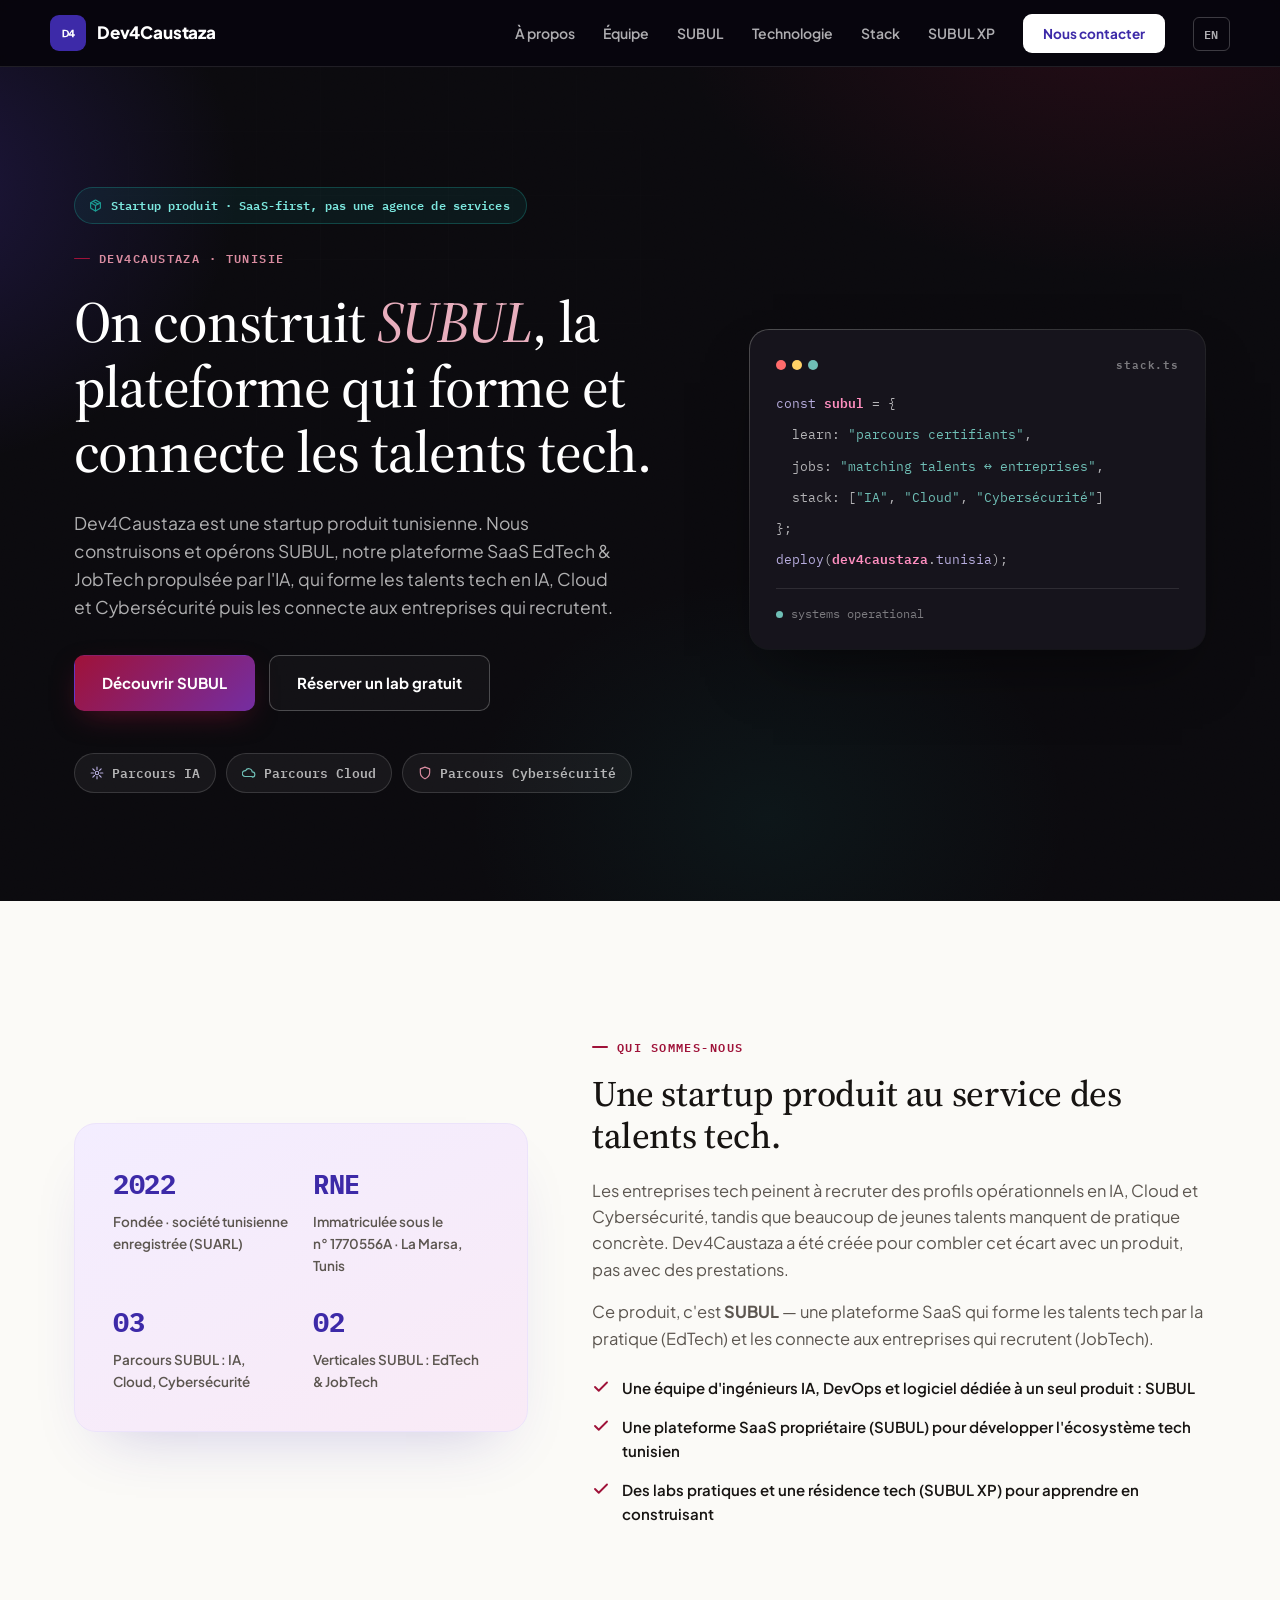
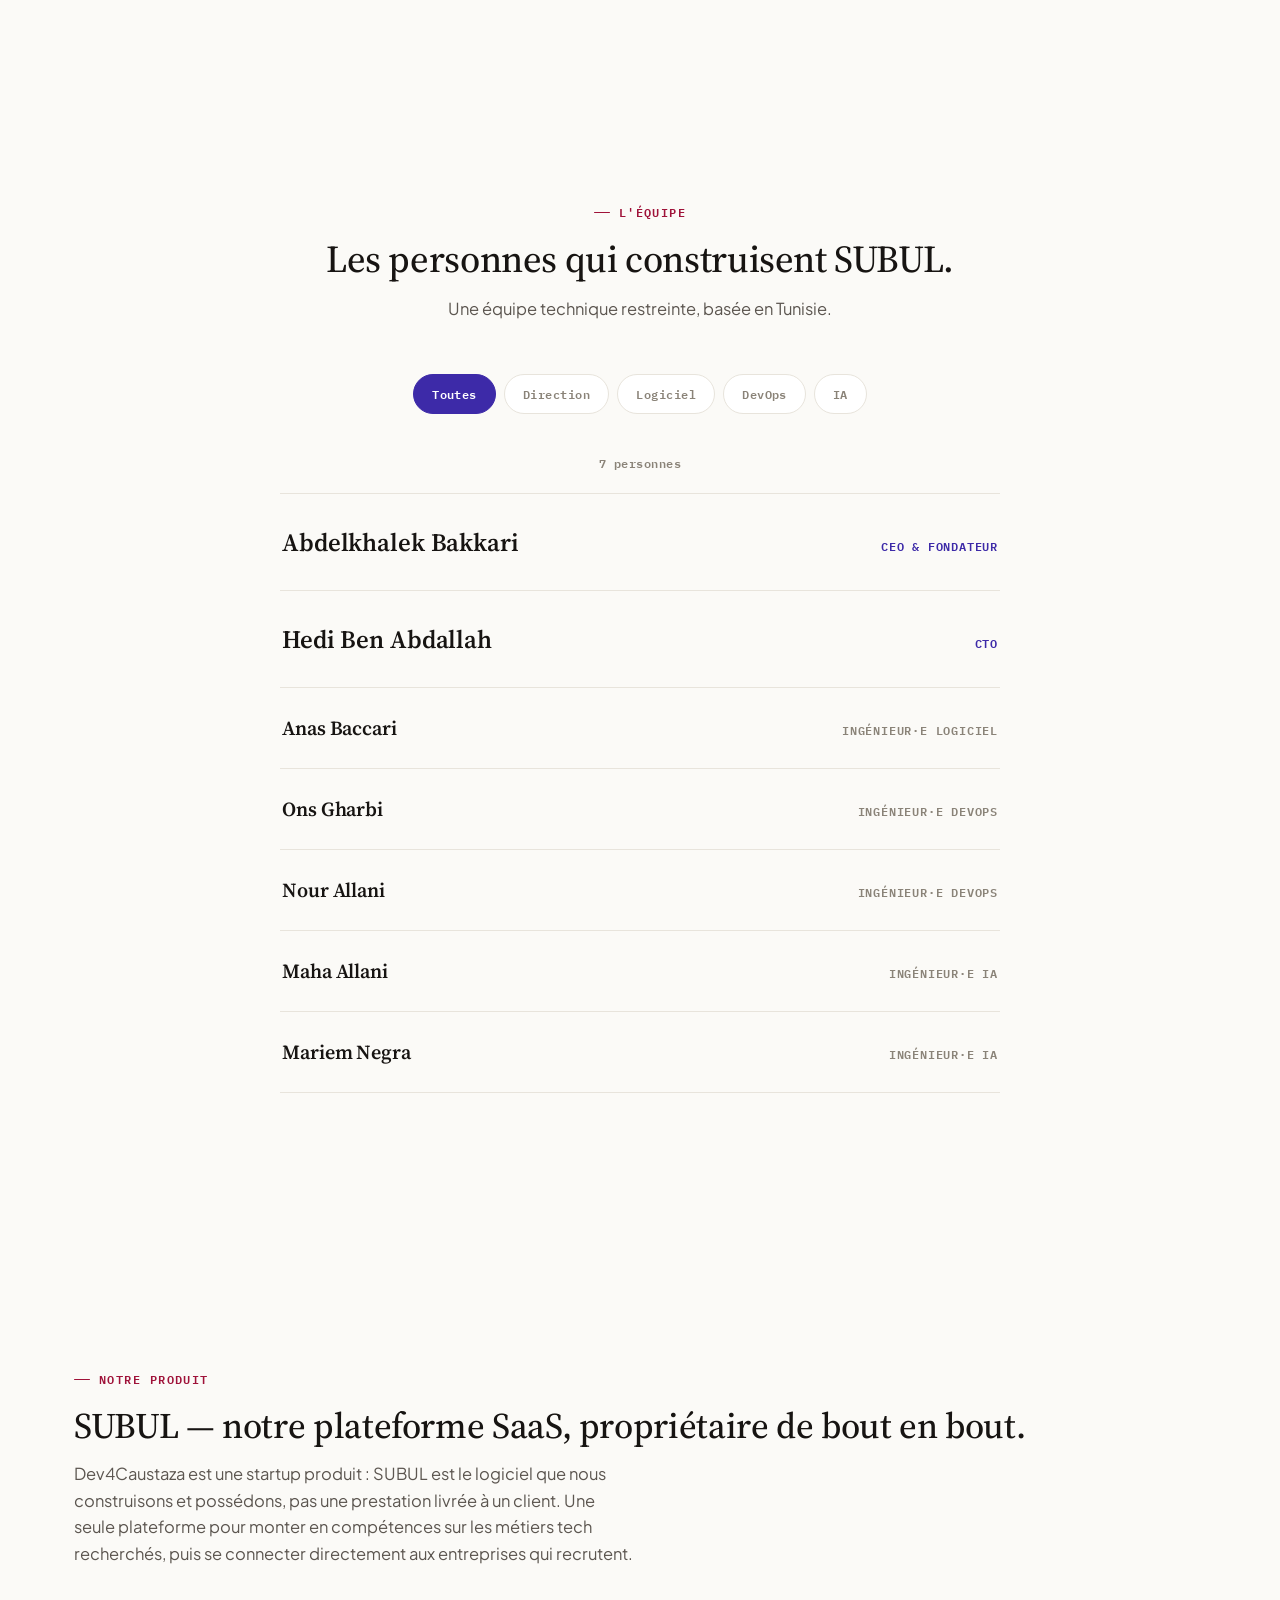
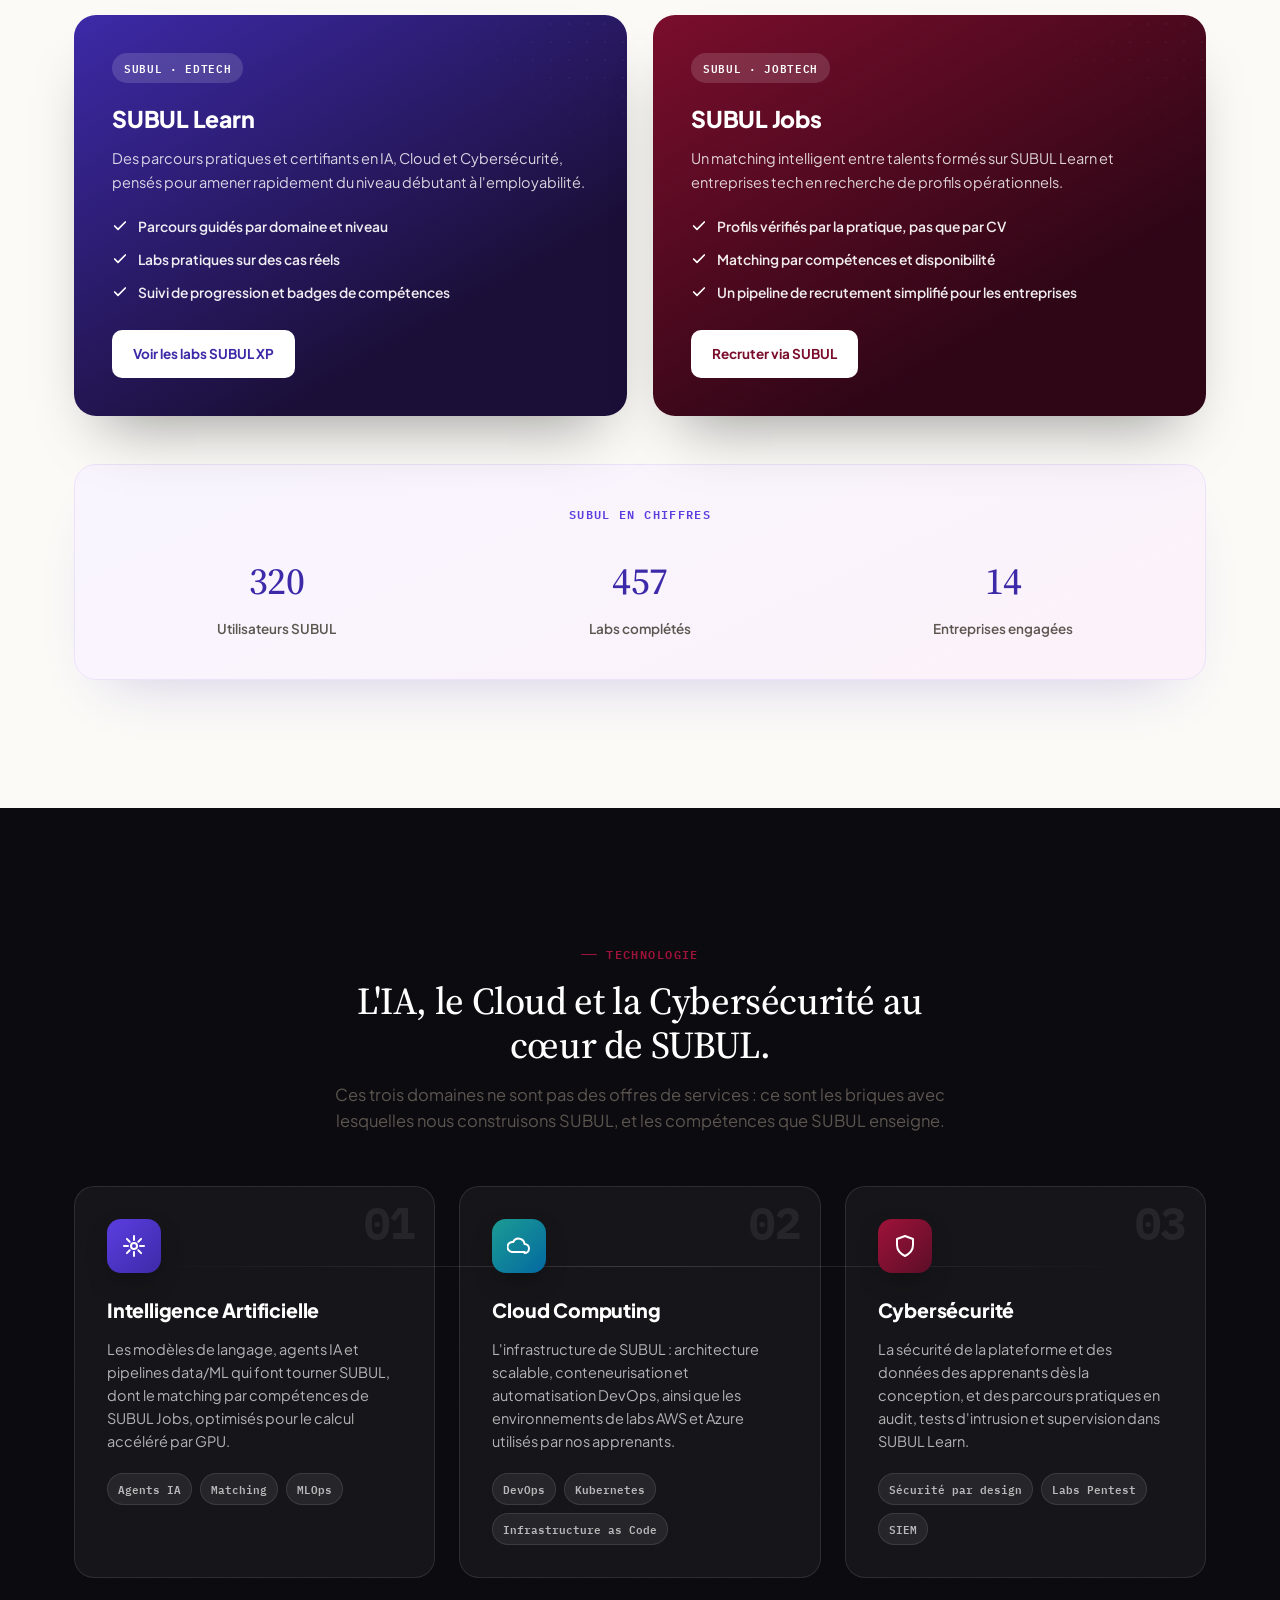
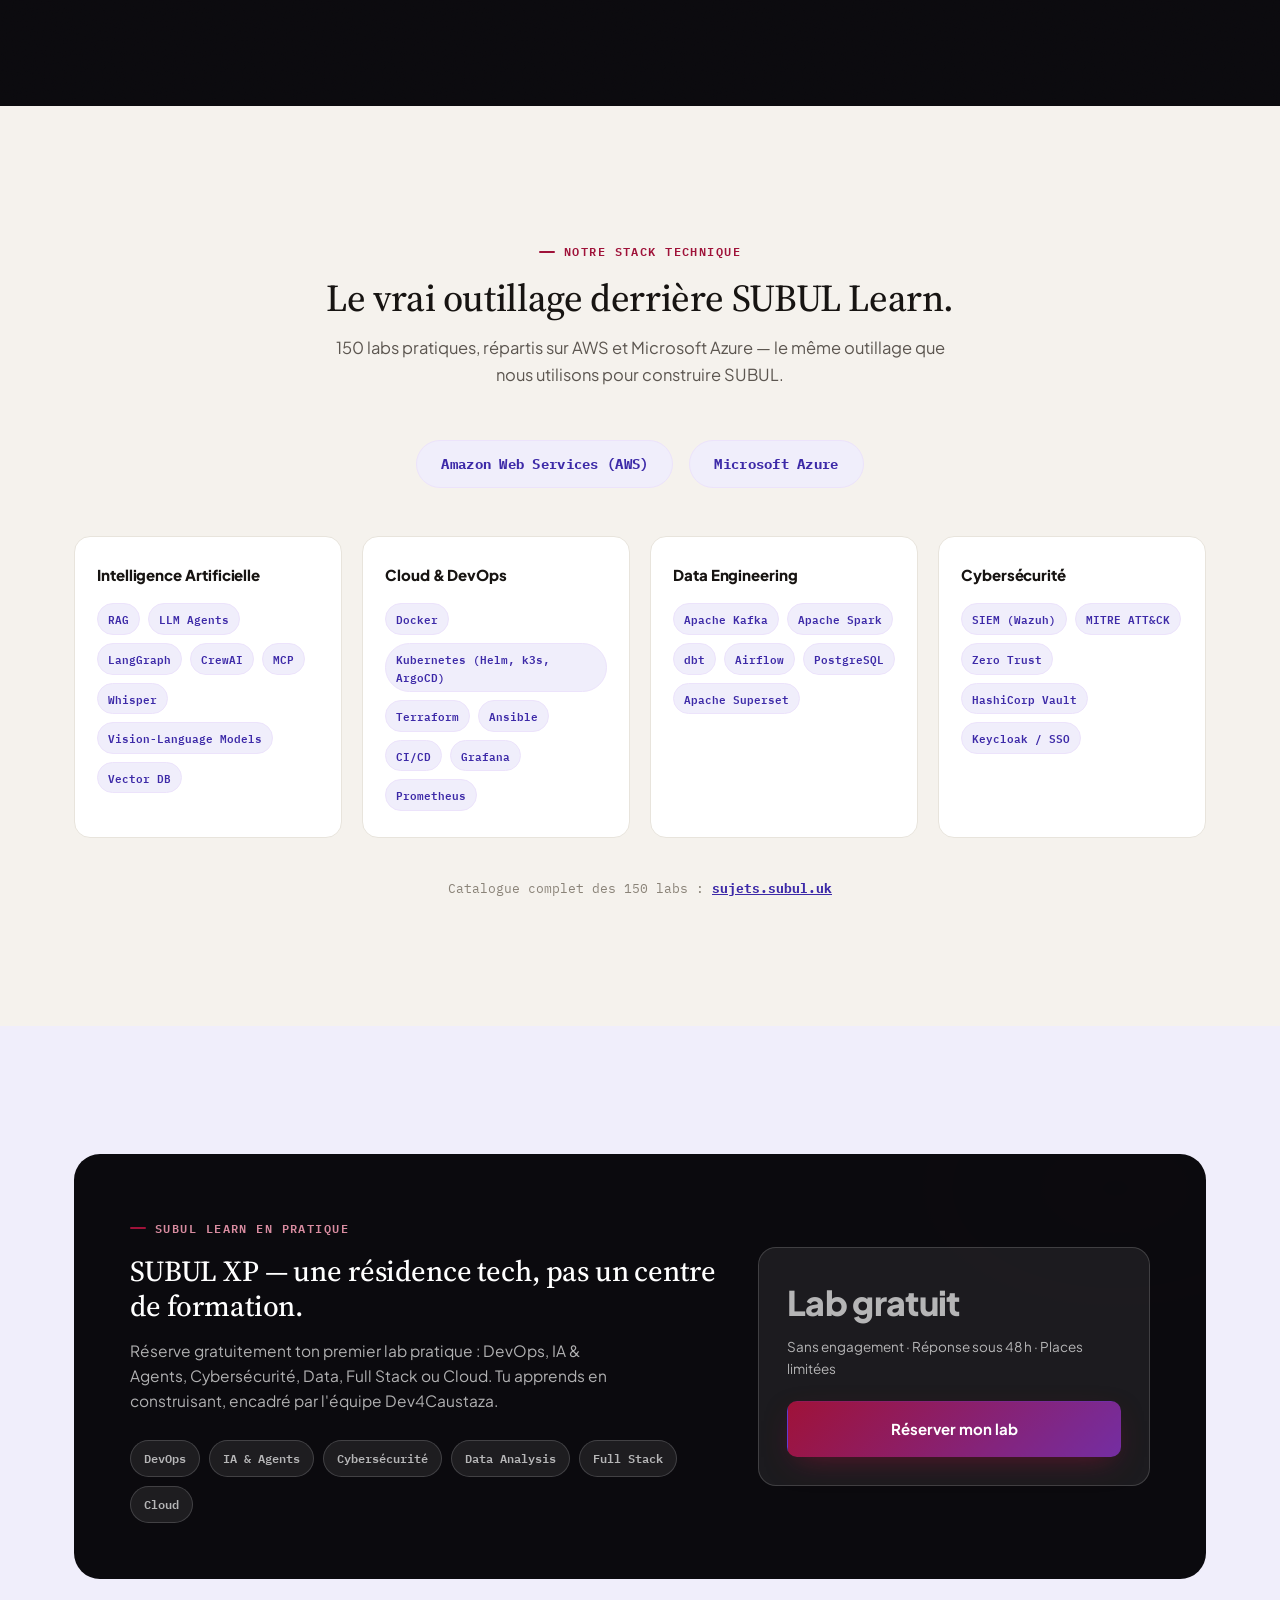
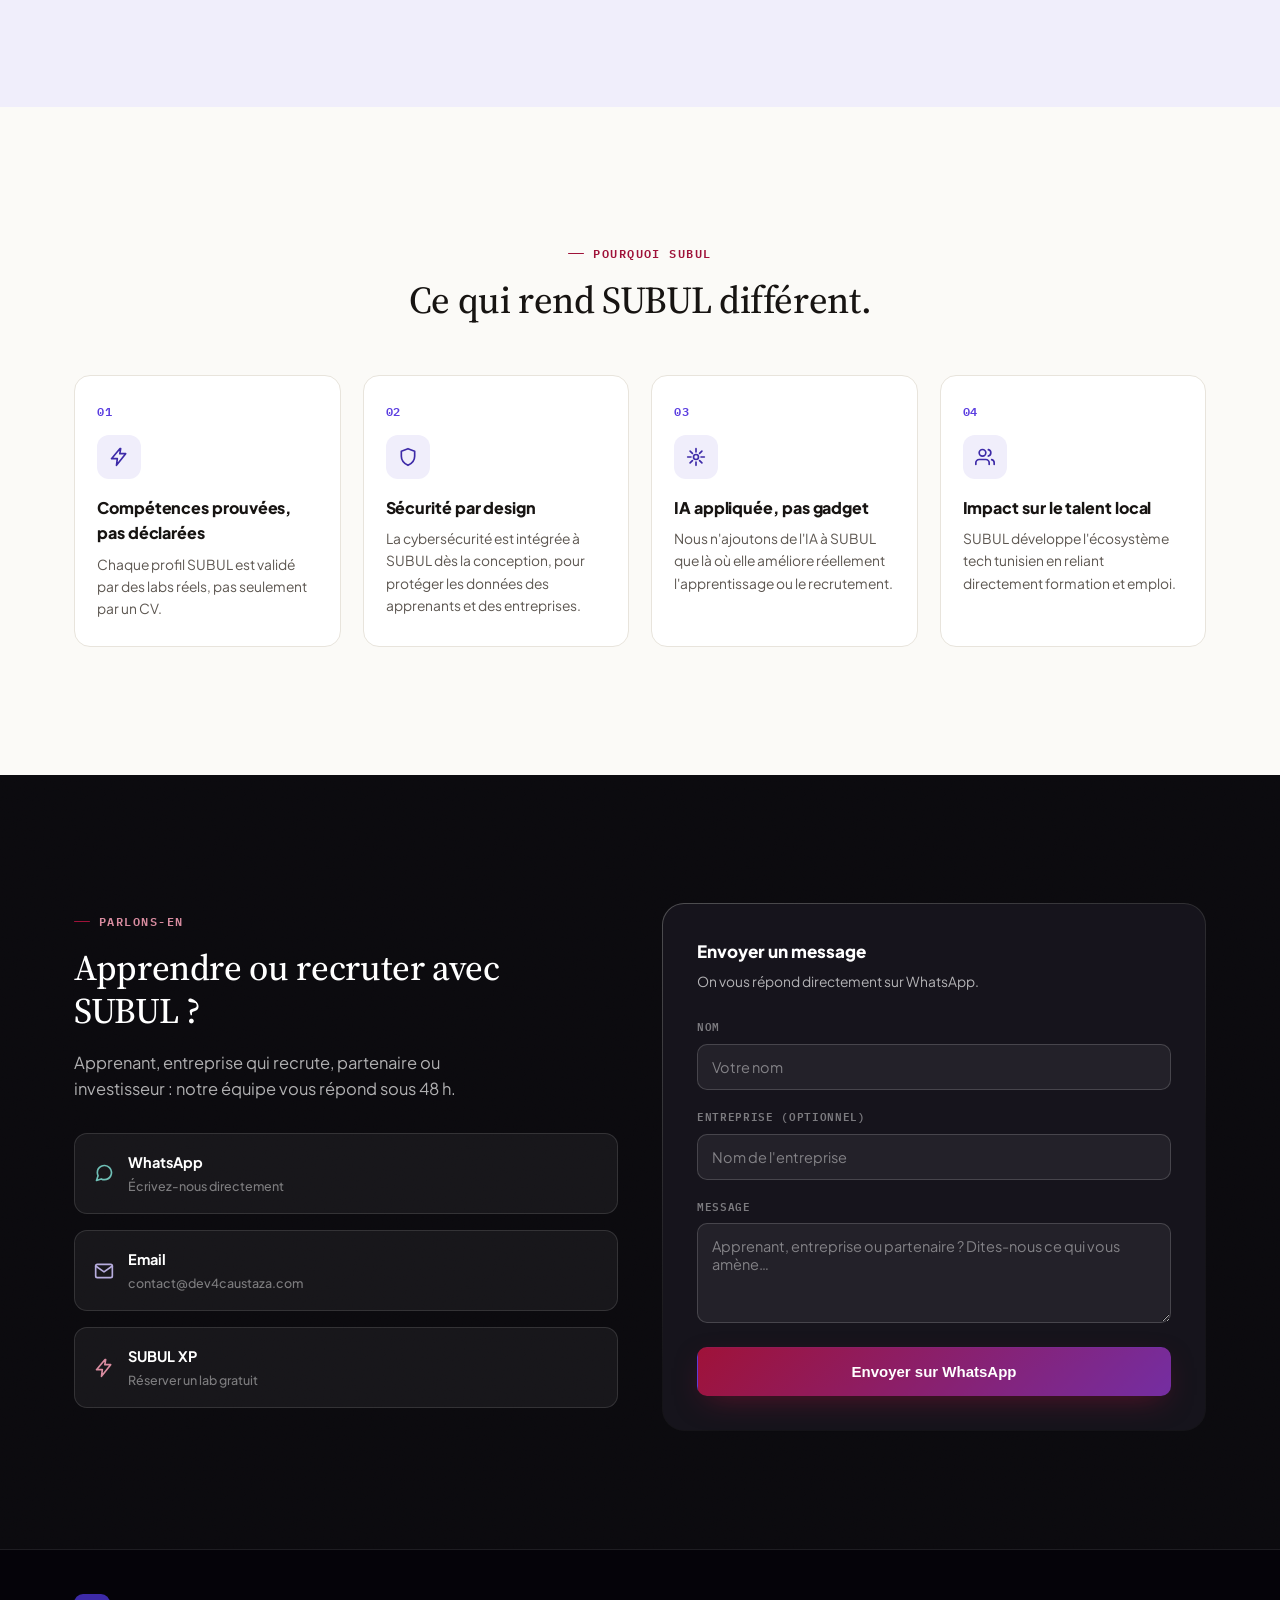
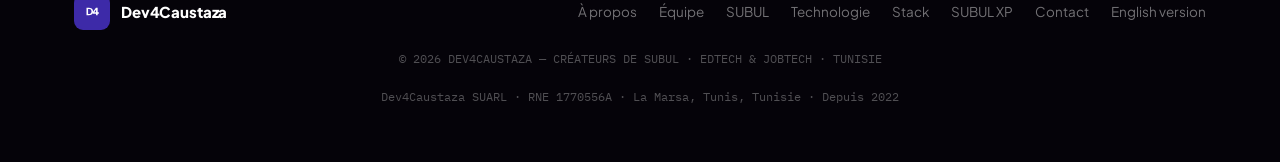
==== index.html @ 90b7417b "Carry the product-narrative pivot, team filter and SEO pass into this repo This repo's last commit (" ====
<!DOCTYPE html>
<html lang="fr">
<head>
<!--
  DEV4CAUSTAZA — site vitrine
  ---------------------------------------------------------------
  A éditer avant mise en ligne (voir <script> tout en bas) :
    WHATSAPP -> numéro de contact général, format international sans "+"
    EMAIL    -> adresse email de contact
-->
<meta charset="utf-8">
<meta name="viewport" content="width=device-width, initial-scale=1">
<title>Dev4Caustaza — Créateurs de SUBUL, la plateforme EdTech &amp; JobTech propulsée par l'IA</title>
<meta name="description" content="Dev4Caustaza est une startup produit tunisienne qui construit SUBUL, une plateforme SaaS EdTech &amp; JobTech propulsée par l'IA : former les talents tech en IA, Cloud et Cybersécurité, puis les connecter aux entreprises qui recrutent.">
<link rel="canonical" href="https://dev4caustaza.com/">
<link rel="alternate" hreflang="fr" href="https://dev4caustaza.com/">
<link rel="alternate" hreflang="en" href="https://dev4caustaza.com/en/">
<link rel="alternate" hreflang="x-default" href="https://dev4caustaza.com/">
<meta property="og:title" content="Dev4Caustaza — Créateurs de SUBUL">
<meta property="og:description" content="Startup produit tunisienne, créatrice de SUBUL — la plateforme SaaS EdTech &amp; JobTech propulsée par l'IA.">
<meta property="og:type" content="website">
<meta property="og:url" content="https://dev4caustaza.com/">
<meta property="og:locale" content="fr_FR">
<meta property="og:locale:alternate" content="en_US">
<meta property="og:image" content="https://dev4caustaza.com/og-image.png">
<meta property="og:image:width" content="1200">
<meta property="og:image:height" content="630">
<meta property="og:site_name" content="Dev4Caustaza">
<meta name="twitter:card" content="summary_large_image">
<meta name="twitter:title" content="Dev4Caustaza — Créateurs de SUBUL">
<meta name="twitter:description" content="Startup produit tunisienne, créatrice de SUBUL — la plateforme SaaS EdTech &amp; JobTech propulsée par l'IA.">
<meta name="twitter:image" content="https://dev4caustaza.com/og-image.png">
<link rel="icon" type="image/svg+xml" href="favicon.svg">
<script type="application/ld+json">
{
  "@context": "https://schema.org",
  "@type": "Organization",
  "name": "Dev4Caustaza",
  "legalName": "Dev4Caustaza SUARL",
  "url": "https://dev4caustaza.com/",
  "logo": "https://dev4caustaza.com/favicon.svg",
  "foundingDate": "2022",
  "address": {
    "@type": "PostalAddress",
    "addressLocality": "La Marsa, Tunis",
    "addressCountry": "TN"
  },
  "sameAs": ["https://sujets.subul.uk"]
}
</script>
<link rel="preconnect" href="https://fonts.googleapis.com">
<link rel="preconnect" href="https://fonts.gstatic.com" crossorigin>
<link href="https://fonts.googleapis.com/css2?family=Plus+Jakarta+Sans:wght@400;500;600;700;800;900&family=Source+Serif+4:opsz,wght@8..60,500;8..60,600&family=IBM+Plex+Mono:wght@500;600;700&display=swap" rel="stylesheet">

<style>
  :root{
    --bg:        #0B0A0E;
    --bg-soft:   #16141C;
    --paper:     #FBFAF7;
    --card:      #FFFFFF;
    --title:     #171412;
    --body:      #5C5650;
    --label:     #8A8378;
    --line:      #E8E4DC;
    --line-dk:   rgba(255,255,255,.1);
    --purple:    #5B3EE0;
    --purple-dk: #3D2AA8;
    --purple-lt: #F0EEFB;
    --magenta:   #9F1239;
    --magenta-dk:#7A0E2C;
    --magenta-lt:#FBEAEE;
    --cyan:      #1C9C93;
    --grad:      linear-gradient(135deg, var(--magenta), var(--purple));
    --ink-soft:  rgba(255,255,255,.68);
    --ink-faint: rgba(255,255,255,.44);
    --mono: "IBM Plex Mono", ui-monospace, SFMono-Regular, Menlo, monospace;
    --sans: "Plus Jakarta Sans", system-ui, sans-serif;
    --serif: "Source Serif 4", Georgia, serif;
  }

  *{ box-sizing:border-box; }
  html{ -webkit-text-size-adjust:100%; scroll-behavior:smooth; }
  section[id]{ scroll-margin-top:84px; }

  body{
    margin:0;
    background:var(--bg);
    font-family:var(--sans);
    color:var(--title);
    line-height:1.6;
    -webkit-font-smoothing:antialiased;
  }

  a{ color:inherit; }
  img,svg{ display:block; }
  .container{ max-width:1180px; margin:0 auto; padding:0 24px; }

  section{ position:relative; }

  /* subtle grain texture for dark sections */
  .grain{ position:relative; }
  .grain::before{
    content:"";
    position:absolute; inset:0; z-index:0; pointer-events:none;
    opacity:.05; mix-blend-mode:overlay;
    background-image:url("data:image/svg+xml,%3Csvg xmlns='http://www.w3.org/2000/svg' width='140' height='140'%3E%3Cfilter id='n'%3E%3CfeTurbulence type='fractalNoise' baseFrequency='0.9' numOctaves='2' stitchTiles='stitch'/%3E%3C/filter%3E%3Crect width='100%25' height='100%25' filter='url(%23n)'/%3E%3C/svg%3E");
  }
  .grain > *{ position:relative; z-index:1; }

  .eyebrow{
    display:inline-flex; align-items:center; gap:9px;
    font-family:var(--mono);
    font-size:12px; font-weight:600; letter-spacing:.12em; text-transform:uppercase;
    color:var(--magenta);
  }
  .eyebrow::before{ content:""; width:16px; height:1.5px; background:var(--magenta); border-radius:2px; }

  .product-badge{
    display:inline-flex; align-items:center; gap:9px;
    padding:8px 16px 8px 14px; border-radius:999px; margin-bottom:16px;
    background:rgba(28,156,147,.1); border:1px solid rgba(28,156,147,.35);
    font-family:var(--mono); font-size:12px; font-weight:600; color:#7CE8DF; letter-spacing:.01em;
  }

  /* ---------------- REVEAL ---------------- */
  [data-reveal]{ opacity:0; transform:translateY(22px); transition:opacity .7s cubic-bezier(.16,1,.3,1), transform .7s cubic-bezier(.16,1,.3,1); }
  [data-reveal].in{ opacity:1; transform:none; }
  @media (prefers-reduced-motion:reduce){ [data-reveal]{ opacity:1; transform:none; } }
  .service-grid > [data-reveal]:nth-child(2){ transition-delay:.08s; }
  .service-grid > [data-reveal]:nth-child(3){ transition-delay:.16s; }
  .stack-grid > [data-reveal]:nth-child(2){ transition-delay:.06s; }
  .stack-grid > [data-reveal]:nth-child(3){ transition-delay:.12s; }
  .stack-grid > [data-reveal]:nth-child(4){ transition-delay:.18s; }
  .why-grid > [data-reveal]:nth-child(2){ transition-delay:.06s; }
  .why-grid > [data-reveal]:nth-child(3){ transition-delay:.12s; }
  .why-grid > [data-reveal]:nth-child(4){ transition-delay:.18s; }
  .subul-grid > [data-reveal]:nth-child(2){ transition-delay:.08s; }

  /* ---------------- NAV ---------------- */
  header{
    position:sticky; top:0; z-index:50;
    background:rgba(7,4,13,.78);
    backdrop-filter:blur(14px) saturate(140%);
    border-bottom:1px solid var(--line-dk);
  }
  .nav{
    display:flex; align-items:center; justify-content:space-between;
    padding:15px 0;
  }
  .brand{
    display:flex; align-items:center; gap:11px;
    font-weight:800; font-size:17px; color:#fff; text-decoration:none; letter-spacing:-.01em;
  }
  .brand-mark{
    width:36px; height:36px; border-radius:9px; flex:none;
    background:var(--purple-dk);
    display:flex; align-items:center; justify-content:center;
    color:#fff;
  }
  .nav-links{ display:flex; align-items:center; gap:28px; list-style:none; margin:0; padding:0; }
  .nav-links a{
    font-size:14px; font-weight:600; color:var(--ink-soft); text-decoration:none;
    transition:color .15s;
  }
  .nav-links a:hover{ color:#fff; }
  .nav-links a.active:not(.nav-cta):not(.lang-switch){ color:#fff; position:relative; }
  .nav-links a.active:not(.nav-cta):not(.lang-switch)::after{
    content:""; position:absolute; left:0; right:0; bottom:-6px; height:2px; border-radius:2px;
    background:var(--grad);
  }
  @media (max-width:860px){
    .nav-links a.active:not(.nav-cta):not(.lang-switch)::after{ display:none; }
    .nav-links a.active:not(.nav-cta):not(.lang-switch){ color:var(--magenta); }
  }
  .nav-cta{
    padding:11px 20px; border-radius:9px; background:#fff; color:var(--purple-dk)!important;
    font-weight:700!important; font-size:13.5px!important;
    box-shadow:0 1px 0 rgba(255,255,255,.4) inset;
    transition:transform .15s, box-shadow .15s;
  }
  .nav-cta:hover{ transform:translateY(-1px); box-shadow:0 8px 20px -8px rgba(0,0,0,.5); }
  .lang-switch{
    font-family:var(--mono);
    font-size:11.5px!important; font-weight:600!important; letter-spacing:.05em;
    padding:6px 10px; border-radius:6px; border:1px solid rgba(255,255,255,.22);
  }
  .lang-switch:hover{ border-color:#fff; }
  .nav-toggle{ display:none; }
  @media (max-width:860px){
    .nav-links{
      display:none; position:absolute; top:100%; left:0; right:0;
      flex-direction:column; align-items:flex-start; gap:2px;
      background:var(--bg-soft); border-bottom:1px solid var(--line-dk); padding:10px 22px 20px;
    }
    .nav-links.open{ display:flex; }
    .nav-links a{ width:100%; padding:12px 0; border-bottom:1px solid var(--line-dk); }
    .nav-cta{ margin-top:10px; text-align:center; }
    .nav-toggle{
      display:flex; align-items:center; justify-content:center;
      width:38px; height:38px; border-radius:8px; border:1.5px solid var(--line-dk);
      background:transparent; cursor:pointer;
    }
    .nav-toggle svg{ stroke:#fff; }
  }

  /* ---------------- BUTTONS ---------------- */
  .btn{
    display:inline-flex; align-items:center; gap:9px;
    padding:15px 27px; border-radius:10px; font-size:15px; font-weight:700;
    text-decoration:none; border:1.5px solid transparent; cursor:pointer;
    transition:transform .25s cubic-bezier(.4,0,.2,1), box-shadow .25s cubic-bezier(.4,0,.2,1), border-color .15s, color .15s, background .2s;
  }
  .btn:active{ transform:translateY(1px) scale(.99); }
  .btn-primary{ background:var(--grad); background-size:160% 160%; color:#fff; box-shadow:0 10px 30px -10px rgba(159,18,57,.55); }
  .btn-primary:hover{ transform:translateY(-2px); box-shadow:0 16px 34px -10px rgba(159,18,57,.65); background-position:80% 20%; }
  .btn-ghost{ background:rgba(255,255,255,.03); color:#fff; border-color:rgba(255,255,255,.24); }
  .btn-ghost:hover{ border-color:#fff; background:rgba(255,255,255,.08); transform:translateY(-2px); }
  .btn-dark{ background:var(--purple-dk); color:#fff; }
  .btn-dark:hover{ background:var(--purple); }

  /* gradient-stroke card utility */
  .stroke-card{
    background:
      linear-gradient(var(--bg-soft), var(--bg-soft)) padding-box,
      linear-gradient(155deg, rgba(255,255,255,.28), rgba(255,255,255,.04) 60%) border-box;
    border:1px solid transparent;
  }

  /* ---------------- HERO ---------------- */
  .hero{
    padding:120px 0 108px;
    background:var(--bg);
    color:#fff;
    overflow:hidden;
  }
  .hero-bg{
    position:absolute; inset:0; z-index:0; pointer-events:none;
    background:
      radial-gradient(760px 460px at 88% -8%, rgba(159,18,57,.18), transparent 60%),
      radial-gradient(620px 520px at -8% 14%, rgba(91,62,224,.24), transparent 55%),
      radial-gradient(500px 400px at 60% 90%, rgba(28,156,147,.08), transparent 60%);
    animation:meshFloat 22s ease-in-out infinite alternate;
  }
  @keyframes meshFloat{
    0%{ transform:translate(0,0) scale(1); }
    100%{ transform:translate(-1%,1%) scale(1.02); }
  }
  .hero-grid-lines{
    position:absolute; inset:0; z-index:0; pointer-events:none; opacity:.2;
    background-image:
      linear-gradient(rgba(255,255,255,.05) 1px, transparent 1px),
      linear-gradient(90deg, rgba(255,255,255,.05) 1px, transparent 1px);
    background-size:64px 64px;
    mask-image:radial-gradient(650px 500px at 30% 20%, #000, transparent 75%);
  }
  @media (prefers-reduced-motion:reduce){ .hero-bg{ animation:none; } }
  .hero .container{ position:relative; z-index:1; }
  .hero-grid{ display:grid; grid-template-columns:1.15fr .85fr; gap:56px; align-items:center; }
  .hero-grid > *{ min-width:0; }
  @media (max-width:900px){ .hero-grid{ grid-template-columns:1fr; } }

  .hero h1{
    font-family:var(--serif); font-size:clamp(36px,5.2vw,58px);
    font-weight:500; letter-spacing:-.015em; line-height:1.12;
    margin:22px 0 24px;
  }
  .hero h1 em{ font-style:italic; font-weight:500; color:#E8AEBD; }
  .hero p.lead{ font-size:17.5px; color:var(--ink-soft); max-width:540px; margin:0 0 34px; }

  .hero-actions{ display:flex; flex-wrap:wrap; gap:14px; }

  .hero-pillars{ display:flex; gap:10px; margin-top:42px; flex-wrap:wrap; }
  .pillar-chip{
    display:flex; align-items:center; gap:8px;
    padding:9px 15px; border-radius:999px; font-family:var(--mono); font-size:12.5px; font-weight:600;
    background:rgba(255,255,255,.05); border:1px solid rgba(255,255,255,.14); color:var(--ink-soft);
  }
  .pillar-chip svg{ width:14px; height:14px; }

  .hero-card{
    border-radius:20px; padding:26px;
    backdrop-filter:blur(10px);
    box-shadow:0 30px 60px -24px rgba(0,0,0,.55);
    overflow-x:auto;
  }
  .hero-card-head{ display:flex; align-items:center; justify-content:space-between; margin-bottom:20px; }
  .hero-card-dots{ display:flex; gap:6px; }
  .hero-card-head .dot{ width:10px; height:10px; border-radius:50%; }
  .hero-card-head .dot:nth-child(1){ background:#FF6B6B; }
  .hero-card-head .dot:nth-child(2){ background:#FFD166; }
  .hero-card-head .dot:nth-child(3){ background:#6FBFB6; }
  .hero-card-tag{ font-family:var(--mono); font-size:10.5px; font-weight:600; letter-spacing:.08em; color:var(--ink-faint); }
  .code-line{ font-family:var(--mono); font-size:13.2px; color:var(--ink-soft); margin:0 0 10px; white-space:pre; }
  .code-line b{ color:#FF8FC0; font-weight:600; }
  .code-line i{ color:#B7ADDE; font-style:normal; }
  .code-line s{ color:#6FBFB6; text-decoration:none; }
  .hero-card-foot{
    margin-top:18px; padding-top:16px; border-top:1px solid rgba(255,255,255,.1);
    display:flex; align-items:center; gap:8px; font-family:var(--mono); font-size:11.5px; color:var(--ink-faint);
  }
  .pulse-dot{ width:7px; height:7px; border-radius:50%; background:#6FBFB6; box-shadow:0 0 0 0 rgba(124,224,198,.6); animation:pulse 2s infinite; }
  @keyframes pulse{ 0%{ box-shadow:0 0 0 0 rgba(124,224,198,.55);} 70%{ box-shadow:0 0 0 8px rgba(124,224,198,0);} 100%{ box-shadow:0 0 0 0 rgba(124,224,198,0);} }
  @media (prefers-reduced-motion:reduce){ .pulse-dot{ animation:none; } }

  /* ---------------- SECTION HEADERS ---------------- */
  .sec-head{ max-width:640px; margin:0 auto 52px; text-align:center; }
  .sec-head h2{ font-family:var(--serif); font-size:clamp(27px,3.5vw,38px); font-weight:500; letter-spacing:-.01em; line-height:1.15; margin:16px 0 14px; }
  .sec-head p{ color:var(--body); font-size:16.5px; margin:0; }
  section.on-dark .sec-head h2{ color:#fff; }
  section.on-dark .sec-head p{ color:var(--ink-soft); }

  /* ---------------- ABOUT ---------------- */
  .about{ padding:128px 0; background:var(--paper); }
  .about-grid{ display:grid; grid-template-columns:.85fr 1.15fr; gap:64px; align-items:center; }
  @media (max-width:860px){ .about-grid{ grid-template-columns:1fr; } }
  .about-copy h2{ font-family:var(--serif); font-size:clamp(27px,3.4vw,36px); font-weight:500; letter-spacing:-.01em; line-height:1.18; margin:16px 0 20px; }
  .about-copy p{ color:var(--body); font-size:16.5px; margin:0 0 16px; }
  .about-list{ list-style:none; margin:24px 0 0; padding:0; display:grid; gap:15px; }
  .about-list li{ display:flex; gap:12px; font-size:15px; color:var(--title); font-weight:600; }
  .about-list svg{ flex:none; margin-top:2px; }

  .about-panel{
    background:linear-gradient(155deg,#F3EDFF,#FBEAF3 130%);
    border:1px solid #ECE3FB;
    border-radius:22px; padding:38px;
    display:grid; gap:24px;
    box-shadow:0 30px 60px -32px rgba(61,42,168,.25);
  }
  .about-stat-row{ display:grid; grid-template-columns:1fr 1fr; gap:24px; }
  .about-stat h3{ font-family:var(--mono); font-size:27px; font-weight:700; margin:0 0 6px; color:var(--purple-dk); letter-spacing:-.01em; }
  .about-stat p{ margin:0; font-size:13.5px; color:var(--body); font-weight:600; }

  /* ---------------- TEAM ---------------- */
  .team{ padding:140px 0; background:var(--paper); }
  .team-filters{ display:flex; flex-wrap:wrap; justify-content:center; gap:8px; margin:0 0 40px; }
  .team-filter{
    font-family:var(--mono); font-size:12px; font-weight:600; letter-spacing:.04em;
    padding:9px 18px; border-radius:999px; border:1.5px solid var(--line); background:#fff; color:var(--label);
    cursor:pointer; transition:background .18s, border-color .18s, color .18s;
  }
  .team-filter:hover{ border-color:var(--purple); color:var(--purple-dk); }
  .team-filter.active{ background:var(--purple-dk); border-color:var(--purple-dk); color:#fff; }
  .team-filter:focus-visible{ outline:2px solid var(--purple); outline-offset:2px; }
  .team-count{ text-align:center; font-family:var(--mono); font-size:12px; font-weight:600; color:var(--label); letter-spacing:.04em; margin:0 0 20px; }
  .team-list{ max-width:720px; margin:0 auto; border-top:1px solid var(--line); }
  .team-row-wrap{
    display:grid; grid-template-rows:1fr; border-bottom:1px solid var(--line);
    transition:grid-template-rows .4s cubic-bezier(.4,0,.2,1), opacity .3s ease, border-color .3s ease;
  }
  .team-row-wrap.out{ grid-template-rows:0fr; opacity:0; border-color:transparent; }
  .team-row-wrap.out .team-row{ padding-top:0; padding-bottom:0; }
  .team-row{
    display:flex; align-items:baseline; justify-content:space-between; gap:24px;
    padding:24px 2px; overflow:hidden; min-height:0;
    transition:padding-left .25s cubic-bezier(.4,0,.2,1), padding-top .4s cubic-bezier(.4,0,.2,1), padding-bottom .4s cubic-bezier(.4,0,.2,1);
  }
  .team-row:hover{ padding-left:10px; }
  .team-name{ font-family:var(--serif); font-size:20px; font-weight:600; color:var(--title); letter-spacing:-.005em; }
  .team-role{
    font-family:var(--mono); font-size:11.5px; font-weight:600; letter-spacing:.07em;
    text-transform:uppercase; color:var(--label); white-space:nowrap; flex:none;
  }
  .team-row-lead{ padding:28px 2px; }
  .team-row-lead .team-name{ font-size:25px; }
  .team-row-lead .team-role{ color:var(--purple-dk); }
  @media (max-width:560px){
    .team-row{ flex-direction:column; align-items:flex-start; gap:5px; }
  }

  /* ---------------- SERVICES ---------------- */
  .services{ padding:128px 0; background:var(--bg); color:#fff; }
  .service-grid{ display:grid; grid-template-columns:repeat(3,1fr); gap:24px; position:relative; }
  @media (max-width:900px){ .service-grid{ grid-template-columns:1fr; } }
  .service-grid::before{
    content:""; position:absolute; top:80px; left:6%; right:6%; height:1px;
    background:linear-gradient(90deg, transparent, rgba(255,255,255,.16), transparent);
    z-index:0;
  }
  @media (max-width:900px){ .service-grid::before{ display:none; } }
  .service-card{
    position:relative; z-index:1;
    background:rgba(255,255,255,.045); border:1px solid rgba(255,255,255,.1);
    border-radius:20px; padding:32px; overflow:hidden;
    transition:border-color .2s, transform .25s cubic-bezier(.16,1,.3,1), background .2s, box-shadow .3s;
  }
  .service-card:hover{ border-color:rgba(255,255,255,.28); background:rgba(255,255,255,.075); transform:translateY(-6px); box-shadow:0 24px 50px -20px rgba(0,0,0,.5); }
  .service-index{
    position:absolute; top:14px; right:20px; font-family:var(--mono); font-size:44px; font-weight:700;
    color:rgba(255,255,255,.07); letter-spacing:-.02em; line-height:1;
  }
  .service-icon{
    width:54px; height:54px; border-radius:14px; display:flex; align-items:center; justify-content:center;
    margin-bottom:22px; box-shadow:0 10px 26px -10px rgba(0,0,0,.5);
  }
  .service-card:nth-child(1) .service-icon{ background:linear-gradient(135deg,#5B3EE0,#3D2AA8); }
  .service-card:nth-child(2) .service-icon{ background:linear-gradient(135deg,#1C9C93,#0369A1); }
  .service-card:nth-child(3) .service-icon{ background:linear-gradient(135deg,#9F1239,#5C0E28); }
  .service-card h3{ font-size:19.5px; font-weight:800; margin:0 0 11px; letter-spacing:-.01em; }
  .service-card p{ color:var(--ink-soft); font-size:14.5px; margin:0 0 20px; }
  .service-tags{ display:flex; flex-wrap:wrap; gap:8px; }
  .service-tags span{
    font-family:var(--mono); font-size:11px; font-weight:600; padding:6px 10px; border-radius:999px;
    background:rgba(255,255,255,.07); border:1px solid rgba(255,255,255,.1); color:var(--ink-soft);
  }

  /* ---------------- STACK ---------------- */
  .stack{ padding:128px 0; background:#F5F2ED; }
  .stack-providers{ display:flex; justify-content:center; gap:16px; flex-wrap:wrap; margin:0 0 48px; }
  .stack-provider{
    font-family:var(--mono); font-size:14px; font-weight:700; letter-spacing:.02em;
    padding:12px 24px; border-radius:999px; color:var(--purple-dk);
    background:var(--purple-lt); border:1px solid #ECE3FB;
  }
  .stack-grid{ display:grid; grid-template-columns:repeat(4,1fr); gap:20px; }
  @media (max-width:900px){ .stack-grid{ grid-template-columns:1fr 1fr; } }
  @media (max-width:560px){ .stack-grid{ grid-template-columns:1fr; } }
  .stack-group{ padding:26px 22px; border-radius:16px; background:#fff; border:1px solid var(--line); transition:border-color .2s, box-shadow .2s, transform .2s; }
  .stack-group:hover{ border-color:#DED2FA; box-shadow:0 20px 40px -24px rgba(61,42,168,.25); transform:translateY(-4px); }
  .stack-group h3{ font-size:15px; font-weight:800; margin:0 0 16px; letter-spacing:-.005em; }
  .stack-group .service-tags span{
    background:var(--purple-lt); border:1px solid #ECE3FB; color:var(--purple-dk);
  }
  .stack-source{ text-align:center; margin:40px 0 0; font-family:var(--mono); font-size:12.5px; color:var(--label); }
  .stack-source a{ color:var(--purple-dk); font-weight:700; text-decoration:underline; }

  /* ---------------- SUBUL PRODUCT ---------------- */
  .subul{ padding:128px 0; background:var(--paper); }
  .subul-head{ display:grid; grid-template-columns:1fr auto; gap:24px; align-items:end; margin-bottom:48px; }
  @media (max-width:700px){ .subul-head{ grid-template-columns:1fr; } }
  .subul-head h2{ font-family:var(--serif); font-size:clamp(27px,3.5vw,36px); font-weight:500; letter-spacing:-.01em; line-height:1.18; margin:16px 0 14px; }
  .subul-head p{ color:var(--body); font-size:16.5px; max-width:560px; margin:0; }

  .subul-grid{ display:grid; grid-template-columns:1fr 1fr; gap:26px; }
  @media (max-width:800px){ .subul-grid{ grid-template-columns:1fr; } }
  .subul-card{
    border-radius:22px; padding:38px; color:#fff; position:relative; overflow:hidden;
    box-shadow:0 34px 60px -28px rgba(0,0,0,.4);
  }
  .subul-card::after{
    content:""; position:absolute; inset:0; opacity:.5; pointer-events:none;
    background-image:radial-gradient(rgba(255,255,255,.10) 1px, transparent 1px);
    background-size:18px 18px;
    mask-image:radial-gradient(340px 260px at 100% 0%, #000, transparent 70%);
  }
  .subul-card.learn{ background:linear-gradient(150deg,#3D2AA8,#1B0F38 72%); }
  .subul-card.jobs{ background:linear-gradient(150deg,#7A0E2C,#2E0616 72%); }
  .subul-card > *{ position:relative; z-index:1; }
  .subul-card .tag{
    display:inline-block; font-family:var(--mono); font-size:11px; font-weight:600; letter-spacing:.06em; text-transform:uppercase;
    padding:6px 12px; border-radius:999px; background:rgba(255,255,255,.14); margin-bottom:18px;
  }
  .subul-card h3{ font-size:23px; font-weight:800; margin:0 0 10px; letter-spacing:-.01em; }
  .subul-card p{ color:rgba(255,255,255,.82); font-size:14.5px; margin:0 0 22px; }
  .subul-card ul{ list-style:none; margin:0 0 26px; padding:0; display:grid; gap:11px; }
  .subul-card li{ display:flex; gap:10px; font-size:13.8px; color:rgba(255,255,255,.92); font-weight:600; }
  .subul-card li svg{ flex:none; margin-top:2px; }
  .subul-card a.btn{ padding:12px 20px; font-size:13.5px; }
  .subul-card.learn a.btn{ background:#fff; color:var(--purple-dk); box-shadow:none; }
  .subul-card.jobs a.btn{ background:#fff; color:#7A0E2C; box-shadow:none; }

  .traction{
    margin-top:48px; padding:40px 32px; border-radius:22px;
    background:linear-gradient(155deg,#F8F5FF,#FDF1F7 130%); border:1px solid #ECE3FB;
    box-shadow:0 30px 60px -34px rgba(61,42,168,.25);
  }
  .traction-label{
    display:block; text-align:center; font-family:var(--mono); font-size:11.5px; font-weight:600;
    letter-spacing:.12em; text-transform:uppercase; color:var(--purple); margin:0 0 28px;
  }
  .traction-row{ display:grid; grid-template-columns:repeat(3,1fr); gap:24px; text-align:center; }
  @media (max-width:600px){ .traction-row{ grid-template-columns:1fr; gap:28px; } }
  .traction-stat h3{
    font-family:var(--serif); font-size:38px; font-weight:500; letter-spacing:-.01em; margin:0 0 6px;
    color:var(--purple-dk);
  }
  .traction-stat p{ margin:0; font-size:13.5px; color:var(--body); font-weight:600; }

  /* ---------------- XP PROGRAM ---------------- */
  .xp{ padding:128px 0; background:var(--purple-lt); }
  .xp-inner{
    background:var(--bg); border-radius:26px; padding:56px; color:#fff;
    display:grid; grid-template-columns:1.2fr .8fr; gap:40px; align-items:center;
    position:relative; overflow:hidden;
  }
  .xp-inner::before{
    content:""; position:absolute; inset:0;
    background:radial-gradient(520px 320px at 92% 8%, rgba(159,18,57,.35), transparent 60%);
  }
  @media (max-width:860px){ .xp-inner{ grid-template-columns:1fr; padding:38px 26px; } }
  .xp-inner > *{ position:relative; z-index:1; }
  .xp-inner h2{ font-family:var(--serif); font-size:clamp(24px,3vw,29px); font-weight:500; margin:16px 0 16px; letter-spacing:-.005em; line-height:1.2; }
  .xp-inner p{ color:var(--ink-soft); font-size:15.5px; margin:0 0 26px; max-width:480px; }
  .xp-domains{ display:flex; flex-wrap:wrap; gap:9px; }
  .xp-domains span{
    font-family:var(--mono); font-size:12px; font-weight:600; padding:8px 13px; border-radius:999px;
    background:rgba(255,255,255,.08); border:1px solid rgba(255,255,255,.16); color:var(--ink-soft);
  }
  .xp-card{
    background:rgba(255,255,255,.07); border:1px solid rgba(255,255,255,.16); border-radius:18px; padding:28px;
  }
  .xp-card .big{ font-size:34px; font-weight:800; letter-spacing:-.02em; margin:0 0 6px; }
  .xp-card p{ margin:0 0 22px; font-size:13.5px; color:var(--ink-soft); }

  /* ---------------- WHY / VALUES ---------------- */
  .why{ padding:128px 0; background:var(--paper); }
  .why-grid{ display:grid; grid-template-columns:repeat(4,1fr); gap:22px; }
  @media (max-width:900px){ .why-grid{ grid-template-columns:1fr 1fr; } }
  @media (max-width:520px){ .why-grid{ grid-template-columns:1fr; } }
  .why-card{ padding:26px 22px; border-radius:16px; background:#fff; border:1px solid var(--line); transition:border-color .2s, box-shadow .2s, transform .2s; }
  .why-card:hover{ border-color:#DED2FA; box-shadow:0 20px 40px -24px rgba(61,42,168,.25); transform:translateY(-4px); }
  .why-num{ font-family:var(--mono); font-size:12px; font-weight:600; color:var(--purple); letter-spacing:.05em; margin-bottom:14px; }
  .why-icon{
    width:44px; height:44px; border-radius:12px; background:var(--purple-lt);
    display:flex; align-items:center; justify-content:center; margin-bottom:16px;
  }
  .why-card h3{ font-size:16px; font-weight:800; margin:0 0 8px; letter-spacing:-.005em; }
  .why-card p{ font-size:13.8px; color:var(--body); margin:0; }

  /* ---------------- CONTACT ---------------- */
  .contact{ padding:128px 0 118px; background:var(--bg); color:#fff; }
  .contact-grid{ display:grid; grid-template-columns:1fr 1fr; gap:44px; }
  @media (max-width:800px){ .contact-grid{ grid-template-columns:1fr; } }
  .contact-copy h2{ font-family:var(--serif); font-size:clamp(27px,3.5vw,36px); font-weight:500; letter-spacing:-.01em; line-height:1.18; margin:16px 0 18px; }
  .contact-copy p{ color:var(--ink-soft); font-size:16.5px; margin:0 0 30px; max-width:440px; }
  .contact-info{ display:grid; gap:16px; }
  .contact-info a{
    display:flex; align-items:center; gap:14px; text-decoration:none;
    padding:17px 19px; border-radius:13px; background:rgba(255,255,255,.05); border:1px solid rgba(255,255,255,.12);
    color:#fff; font-weight:700; font-size:14.5px; transition:background .15s, border-color .15s, transform .15s;
  }
  .contact-info a:hover{ background:rgba(255,255,255,.09); border-color:rgba(255,255,255,.3); transform:translateX(4px); }
  .contact-info a span.sub{ display:block; font-weight:500; font-size:12.5px; color:var(--ink-faint); margin-top:2px; }
  .contact-info svg{ flex:none; }

  .contact-panel{
    border-radius:22px; padding:34px;
  }
  .contact-panel h3{ font-size:17px; font-weight:800; margin:0 0 6px; }
  .contact-panel p{ font-size:13.8px; color:var(--ink-soft); margin:0 0 24px; }
  .cf-field{ margin-bottom:17px; }
  .cf-field label{ display:block; font-family:var(--mono); font-size:11px; font-weight:600; letter-spacing:.06em; text-transform:uppercase; color:var(--ink-faint); margin-bottom:9px; }
  .cf-field input, .cf-field textarea{
    width:100%; padding:13px 14px; font-family:inherit; font-size:14.5px; color:#fff;
    background:rgba(255,255,255,.06); border:1.5px solid rgba(255,255,255,.16); border-radius:10px; resize:vertical;
    transition:border-color .15s, background .15s;
  }
  .cf-field input::placeholder, .cf-field textarea::placeholder{ color:var(--ink-faint); }
  .cf-field input:focus, .cf-field textarea:focus{ outline:none; border-color:var(--magenta); background:rgba(255,255,255,.09); }
  .contact-panel .btn{ width:100%; justify-content:center; }

  /* ---------------- FOOTER ---------------- */
  footer{ background:#050309; color:var(--ink-faint); padding:44px 0; border-top:1px solid var(--line-dk); }
  .footer-inner{ display:flex; justify-content:space-between; align-items:center; flex-wrap:wrap; gap:14px; }
  .footer-inner .brand{ font-size:15px; }
  footer nav{ display:flex; gap:22px; flex-wrap:wrap; }
  footer nav a{ font-size:13.5px; color:var(--ink-faint); text-decoration:none; }
  footer nav a:hover{ color:#fff; }
  .footer-fine{ font-family:var(--mono); font-size:11.5px; margin-top:20px; color:rgba(255,255,255,.3); text-align:center; }

  @media (max-width:640px){
    .hero{ padding:88px 0 72px; }
    .about, .services, .subul, .xp, .why{ padding:76px 0; }
    .contact{ padding:76px 0 88px; }
  }

  @media (prefers-reduced-motion:reduce){ *{ transition:none !important; scroll-behavior:auto !important; animation:none !important; } }
</style>
</head>
<body>

<header>
  <div class="container nav">
    <a href="#top" class="brand"><span class="brand-mark"><svg width="21" height="21" viewBox="0 0 1000 1000" fill="none"><g transform="translate(24,0)"><path d="M190 682.6V317.4H309.1Q368.4 317.4 412 341Q455.6 364.5 479.7 405.7Q503.7 446.8 503.7 499.8Q503.7 552.7 479.7 594.1Q455.6 635.5 412 659Q368.4 682.6 309.1 682.6ZM266 616.4H311.1Q346.8 616.4 372.8 601.9Q398.8 587.5 413.2 561.3Q427.7 535 427.7 499.8Q427.7 464 413.2 438Q398.8 412 372.8 397.8Q346.8 383.6 311.1 383.6H266Z" fill="#fff"/><path d="M645.3 682.6V604.2H483.6V540.4L640.4 317.4H721.3V540.4H777.7V604.2H721.3V682.6ZM539 567.9 524.8 540.4H645.3V376.2L664.4 382.1Z" fill="#fff"/></g></svg></span>Dev4Caustaza</a>
    <button class="nav-toggle" id="navToggle" aria-label="Ouvrir le menu" aria-expanded="false">
      <svg width="20" height="20" viewBox="0 0 24 24" fill="none" stroke-width="2" stroke-linecap="round"><path d="M3 6h18M3 12h18M3 18h18"/></svg>
    </button>
    <ul class="nav-links" id="navLinks">
      <li><a href="#about">À propos</a></li>
      <li><a href="#team">Équipe</a></li>
      <li><a href="#subul">SUBUL</a></li>
      <li><a href="#tech">Technologie</a></li>
      <li><a href="#stack">Stack</a></li>
      <li><a href="#xp">SUBUL XP</a></li>
      <li><a href="#contact" class="nav-cta">Nous contacter</a></li>
      <li><a href="en/index.html" class="lang-switch">EN</a></li>
    </ul>
  </div>
</header>

<main id="top">

  <!-- ============ HERO ============ -->
  <section class="hero grain">
    <div class="hero-bg" aria-hidden="true"></div>
    <div class="hero-grid-lines" aria-hidden="true"></div>
    <div class="container hero-grid">
      <div data-reveal>
        <span class="product-badge"><svg width="13" height="13" viewBox="0 0 24 24" fill="none" stroke="#1C9C93" stroke-width="2.2" stroke-linecap="round" stroke-linejoin="round"><path d="m7.5 4.27 9 5.15"/><path d="M21 8a2 2 0 0 0-1-1.73l-7-4a2 2 0 0 0-2 0l-7 4A2 2 0 0 0 3 8v8a2 2 0 0 0 1 1.73l7 4a2 2 0 0 0 2 0l7-4A2 2 0 0 0 21 16Z"/><path d="m3.3 7 8.7 5 8.7-5M12 22V12"/></svg>Startup produit · SaaS-first, pas une agence de services</span>
        <span class="eyebrow" style="color:#D98CA0;">Dev4Caustaza · Tunisie</span>
        <h1>On construit <em>SUBUL</em>, la plateforme qui forme et connecte les talents tech.</h1>
        <p class="lead">Dev4Caustaza est une startup produit tunisienne. Nous construisons et opérons SUBUL, notre plateforme SaaS EdTech &amp; JobTech propulsée par l'IA, qui forme les talents tech en IA, Cloud et Cybersécurité puis les connecte aux entreprises qui recrutent.</p>
        <div class="hero-actions">
          <a href="#subul" class="btn btn-primary">Découvrir SUBUL</a>
          <a href="lab.html" class="btn btn-ghost">Réserver un lab gratuit</a>
        </div>
        <div class="hero-pillars">
          <span class="pillar-chip"><svg width="14" height="14" viewBox="0 0 24 24" fill="none" stroke="#B7ADDE" stroke-width="2" stroke-linecap="round" stroke-linejoin="round"><path d="M12 2v4M12 18v4M4.9 4.9l2.8 2.8M16.3 16.3l2.8 2.8M2 12h4M18 12h4M4.9 19.1l2.8-2.8M16.3 7.7l2.8-2.8"/><circle cx="12" cy="12" r="3"/></svg>Parcours IA</span>
          <span class="pillar-chip"><svg width="14" height="14" viewBox="0 0 24 24" fill="none" stroke="#6FBFB6" stroke-width="2" stroke-linecap="round" stroke-linejoin="round"><path d="M17.5 19a4.5 4.5 0 0 0 0-9 6 6 0 0 0-11.4-2A5 5 0 0 0 5 18h12.5z"/></svg>Parcours Cloud</span>
          <span class="pillar-chip"><svg width="14" height="14" viewBox="0 0 24 24" fill="none" stroke="#D98CA0" stroke-width="2" stroke-linecap="round" stroke-linejoin="round"><path d="M12 2 4 5v6c0 5 3.4 8.7 8 11 4.6-2.3 8-6 8-11V5l-8-3z"/></svg>Parcours Cybersécurité</span>
        </div>
      </div>
      <div class="hero-card stroke-card" data-reveal aria-hidden="true">
        <div class="hero-card-head">
          <div class="hero-card-dots"><span class="dot"></span><span class="dot"></span><span class="dot"></span></div>
          <span class="hero-card-tag">stack.ts</span>
        </div>
        <p class="code-line"><i>const</i> <b>subul</b> = {</p>
        <p class="code-line">&nbsp;&nbsp;learn: <s>"parcours certifiants"</s>,</p>
        <p class="code-line">&nbsp;&nbsp;jobs: <s>"matching talents ↔ entreprises"</s>,</p>
        <p class="code-line">&nbsp;&nbsp;stack: [<s>"IA"</s>, <s>"Cloud"</s>, <s>"Cybersécurité"</s>]</p>
        <p class="code-line">};</p>
        <p class="code-line"><i>deploy</i>(<b>dev4caustaza</b>.<i>tunisia</i>);</p>
        <div class="hero-card-foot"><span class="pulse-dot"></span> systems operational</div>
      </div>
    </div>
  </section>

  <!-- ============ ABOUT ============ -->
  <section class="about" id="about">
    <div class="container about-grid">
      <div class="about-panel" data-reveal>
        <div class="about-stat-row">
          <div class="about-stat"><h3>2022</h3><p>Fondée · société tunisienne enregistrée (SUARL)</p></div>
          <div class="about-stat"><h3>RNE</h3><p>Immatriculée sous le n°&nbsp;1770556A · La Marsa, Tunis</p></div>
        </div>
        <div class="about-stat-row">
          <div class="about-stat"><h3>03</h3><p>Parcours SUBUL&nbsp;: IA, Cloud, Cybersécurité</p></div>
          <div class="about-stat"><h3>02</h3><p>Verticales SUBUL&nbsp;: EdTech &amp; JobTech</p></div>
        </div>
      </div>
      <div class="about-copy" data-reveal>
        <span class="eyebrow">Qui sommes-nous</span>
        <h2>Une startup produit au service des talents tech.</h2>
        <p>Les entreprises tech peinent à recruter des profils opérationnels en IA, Cloud et Cybersécurité, tandis que beaucoup de jeunes talents manquent de pratique concrète. Dev4Caustaza a été créée pour combler cet écart avec un produit, pas avec des prestations.</p>
        <p>Ce produit, c'est <strong>SUBUL</strong> — une plateforme SaaS qui forme les talents tech par la pratique (EdTech) et les connecte aux entreprises qui recrutent (JobTech).</p>
        <ul class="about-list">
          <li><svg width="18" height="18" viewBox="0 0 24 24" fill="none" stroke="#9F1239" stroke-width="2.5" stroke-linecap="round" stroke-linejoin="round"><path d="M20 6 9 17l-5-5"/></svg>Une équipe d'ingénieurs IA, DevOps et logiciel dédiée à un seul produit&nbsp;: SUBUL</li>
          <li><svg width="18" height="18" viewBox="0 0 24 24" fill="none" stroke="#9F1239" stroke-width="2.5" stroke-linecap="round" stroke-linejoin="round"><path d="M20 6 9 17l-5-5"/></svg>Une plateforme SaaS propriétaire (SUBUL) pour développer l'écosystème tech tunisien</li>
          <li><svg width="18" height="18" viewBox="0 0 24 24" fill="none" stroke="#9F1239" stroke-width="2.5" stroke-linecap="round" stroke-linejoin="round"><path d="M20 6 9 17l-5-5"/></svg>Des labs pratiques et une résidence tech (SUBUL XP) pour apprendre en construisant</li>
        </ul>
      </div>
    </div>
  </section>

  <!-- ============ TEAM ============ -->
  <section class="team" id="team">
    <div class="container">
      <div class="sec-head" data-reveal>
        <span class="eyebrow">L'équipe</span>
        <h2>Les personnes qui construisent SUBUL.</h2>
        <p>Une équipe technique restreinte, basée en Tunisie.</p>
      </div>
      <div class="team-filters" role="group" aria-label="Filtrer l'équipe par domaine" data-reveal>
        <button type="button" class="team-filter active" data-dept="all" aria-pressed="true">Toutes</button>
        <button type="button" class="team-filter" data-dept="leadership" aria-pressed="false">Direction</button>
        <button type="button" class="team-filter" data-dept="software" aria-pressed="false">Logiciel</button>
        <button type="button" class="team-filter" data-dept="devops" aria-pressed="false">DevOps</button>
        <button type="button" class="team-filter" data-dept="ai" aria-pressed="false">IA</button>
      </div>
      <p class="team-count" id="teamCount" aria-live="polite"></p>
      <div class="team-list" id="teamList" data-reveal>
        <div class="team-row-wrap" data-dept="leadership">
          <div class="team-row team-row-lead">
            <span class="team-name">Abdelkhalek Bakkari</span>
            <span class="team-role">CEO &amp; Fondateur</span>
          </div>
        </div>
        <div class="team-row-wrap" data-dept="leadership">
          <div class="team-row team-row-lead">
            <span class="team-name">Hedi Ben Abdallah</span>
            <span class="team-role">CTO</span>
          </div>
        </div>
        <div class="team-row-wrap" data-dept="software">
          <div class="team-row"><span class="team-name">Anas Baccari</span><span class="team-role">Ingénieur·e Logiciel</span></div>
        </div>
        <div class="team-row-wrap" data-dept="devops">
          <div class="team-row"><span class="team-name">Ons Gharbi</span><span class="team-role">Ingénieur·e DevOps</span></div>
        </div>
        <div class="team-row-wrap" data-dept="devops">
          <div class="team-row"><span class="team-name">Nour Allani</span><span class="team-role">Ingénieur·e DevOps</span></div>
        </div>
        <div class="team-row-wrap" data-dept="ai">
          <div class="team-row"><span class="team-name">Maha Allani</span><span class="team-role">Ingénieur·e IA</span></div>
        </div>
        <div class="team-row-wrap" data-dept="ai">
          <div class="team-row"><span class="team-name">Mariem Negra</span><span class="team-role">Ingénieur·e IA</span></div>
        </div>
      </div>
    </div>
  </section>

  <!-- ============ SUBUL ============ -->
  <section class="subul" id="subul">
    <div class="container">
      <div class="subul-head" data-reveal>
        <div>
          <span class="eyebrow" style="color:var(--magenta);">Notre produit</span>
          <h2>SUBUL — notre plateforme SaaS, propriétaire de bout en bout.</h2>
          <p>Dev4Caustaza est une startup produit&nbsp;: SUBUL est le logiciel que nous construisons et possédons, pas une prestation livrée à un client. Une seule plateforme pour monter en compétences sur les métiers tech recherchés, puis se connecter directement aux entreprises qui recrutent.</p>
        </div>
      </div>
      <div class="subul-grid">
        <div class="subul-card learn" data-reveal>
          <span class="tag">SUBUL · EdTech</span>
          <h3>SUBUL Learn</h3>
          <p>Des parcours pratiques et certifiants en IA, Cloud et Cybersécurité, pensés pour amener rapidement du niveau débutant à l'employabilité.</p>
          <ul>
            <li><svg width="16" height="16" viewBox="0 0 24 24" fill="none" stroke="#fff" stroke-width="2.5" stroke-linecap="round" stroke-linejoin="round"><path d="M20 6 9 17l-5-5"/></svg>Parcours guidés par domaine et niveau</li>
            <li><svg width="16" height="16" viewBox="0 0 24 24" fill="none" stroke="#fff" stroke-width="2.5" stroke-linecap="round" stroke-linejoin="round"><path d="M20 6 9 17l-5-5"/></svg>Labs pratiques sur des cas réels</li>
            <li><svg width="16" height="16" viewBox="0 0 24 24" fill="none" stroke="#fff" stroke-width="2.5" stroke-linecap="round" stroke-linejoin="round"><path d="M20 6 9 17l-5-5"/></svg>Suivi de progression et badges de compétences</li>
          </ul>
          <a href="#xp" class="btn">Voir les labs SUBUL XP</a>
        </div>
        <div class="subul-card jobs" data-reveal>
          <span class="tag">SUBUL · JobTech</span>
          <h3>SUBUL Jobs</h3>
          <p>Un matching intelligent entre talents formés sur SUBUL Learn et entreprises tech en recherche de profils opérationnels.</p>
          <ul>
            <li><svg width="16" height="16" viewBox="0 0 24 24" fill="none" stroke="#fff" stroke-width="2.5" stroke-linecap="round" stroke-linejoin="round"><path d="M20 6 9 17l-5-5"/></svg>Profils vérifiés par la pratique, pas que par CV</li>
            <li><svg width="16" height="16" viewBox="0 0 24 24" fill="none" stroke="#fff" stroke-width="2.5" stroke-linecap="round" stroke-linejoin="round"><path d="M20 6 9 17l-5-5"/></svg>Matching par compétences et disponibilité</li>
            <li><svg width="16" height="16" viewBox="0 0 24 24" fill="none" stroke="#fff" stroke-width="2.5" stroke-linecap="round" stroke-linejoin="round"><path d="M20 6 9 17l-5-5"/></svg>Un pipeline de recrutement simplifié pour les entreprises</li>
          </ul>
          <a href="#contact" class="btn">Recruter via SUBUL</a>
        </div>
      </div>
      <div class="traction" data-reveal>
        <span class="traction-label">SUBUL en chiffres</span>
        <div class="traction-row">
          <div class="traction-stat"><h3>320</h3><p>Utilisateurs SUBUL</p></div>
          <div class="traction-stat"><h3>457</h3><p>Labs complétés</p></div>
          <div class="traction-stat"><h3>14</h3><p>Entreprises engagées</p></div>
        </div>
      </div>
    </div>
  </section>

  <!-- ============ TECHNOLOGIE ============ -->
  <section class="services grain" id="tech">
    <div class="container">
      <div class="sec-head on-dark" data-reveal>
        <span class="eyebrow">Technologie</span>
        <h2>L'IA, le Cloud et la Cybersécurité au cœur de SUBUL.</h2>
        <p>Ces trois domaines ne sont pas des offres de services&nbsp;: ce sont les briques avec lesquelles nous construisons SUBUL, et les compétences que SUBUL enseigne.</p>
      </div>
      <div class="service-grid">
        <div class="service-card" data-reveal>
          <span class="service-index">01</span>
          <div class="service-icon">
            <svg width="24" height="24" viewBox="0 0 24 24" fill="none" stroke="#fff" stroke-width="2" stroke-linecap="round" stroke-linejoin="round"><circle cx="12" cy="12" r="3"/><path d="M12 2v4M12 18v4M4.9 4.9l2.8 2.8M16.3 16.3l2.8 2.8M2 12h4M18 12h4M4.9 19.1l2.8-2.8M16.3 7.7l2.8-2.8"/></svg>
          </div>
          <h3>Intelligence Artificielle</h3>
          <p>Les modèles de langage, agents IA et pipelines data/ML qui font tourner SUBUL, dont le matching par compétences de SUBUL Jobs, optimisés pour le calcul accéléré par GPU.</p>
          <div class="service-tags"><span>Agents IA</span><span>Matching</span><span>MLOps</span></div>
        </div>
        <div class="service-card" data-reveal>
          <span class="service-index">02</span>
          <div class="service-icon">
            <svg width="24" height="24" viewBox="0 0 24 24" fill="none" stroke="#fff" stroke-width="2" stroke-linecap="round" stroke-linejoin="round"><path d="M17.5 19a4.5 4.5 0 0 0 0-9 6 6 0 0 0-11.4-2A5 5 0 0 0 5 18h12.5z"/></svg>
          </div>
          <h3>Cloud Computing</h3>
          <p>L'infrastructure de SUBUL&nbsp;: architecture scalable, conteneurisation et automatisation DevOps, ainsi que les environnements de labs AWS et Azure utilisés par nos apprenants.</p>
          <div class="service-tags"><span>DevOps</span><span>Kubernetes</span><span>Infrastructure as Code</span></div>
        </div>
        <div class="service-card" data-reveal>
          <span class="service-index">03</span>
          <div class="service-icon">
            <svg width="24" height="24" viewBox="0 0 24 24" fill="none" stroke="#fff" stroke-width="2" stroke-linecap="round" stroke-linejoin="round"><path d="M12 2 4 5v6c0 5 3.4 8.7 8 11 4.6-2.3 8-6 8-11V5l-8-3z"/></svg>
          </div>
          <h3>Cybersécurité</h3>
          <p>La sécurité de la plateforme et des données des apprenants dès la conception, et des parcours pratiques en audit, tests d'intrusion et supervision dans SUBUL Learn.</p>
          <div class="service-tags"><span>Sécurité par design</span><span>Labs Pentest</span><span>SIEM</span></div>
        </div>
      </div>
    </div>
  </section>

  <!-- ============ STACK ============ -->
  <section class="stack" id="stack">
    <div class="container">
      <div class="sec-head" data-reveal>
        <span class="eyebrow">Notre stack technique</span>
        <h2>Le vrai outillage derrière SUBUL Learn.</h2>
        <p>150 labs pratiques, répartis sur AWS et Microsoft Azure — le même outillage que nous utilisons pour construire SUBUL.</p>
      </div>
      <div class="stack-providers" data-reveal>
        <span class="stack-provider">Amazon Web Services (AWS)</span>
        <span class="stack-provider">Microsoft Azure</span>
      </div>
      <div class="stack-grid">
        <div class="stack-group" data-reveal>
          <h3>Intelligence Artificielle</h3>
          <div class="service-tags"><span>RAG</span><span>LLM Agents</span><span>LangGraph</span><span>CrewAI</span><span>MCP</span><span>Whisper</span><span>Vision-Language Models</span><span>Vector DB</span></div>
        </div>
        <div class="stack-group" data-reveal>
          <h3>Cloud &amp; DevOps</h3>
          <div class="service-tags"><span>Docker</span><span>Kubernetes (Helm, k3s, ArgoCD)</span><span>Terraform</span><span>Ansible</span><span>CI/CD</span><span>Grafana</span><span>Prometheus</span></div>
        </div>
        <div class="stack-group" data-reveal>
          <h3>Data Engineering</h3>
          <div class="service-tags"><span>Apache Kafka</span><span>Apache Spark</span><span>dbt</span><span>Airflow</span><span>PostgreSQL</span><span>Apache Superset</span></div>
        </div>
        <div class="stack-group" data-reveal>
          <h3>Cybersécurité</h3>
          <div class="service-tags"><span>SIEM (Wazuh)</span><span>MITRE ATT&amp;CK</span><span>Zero Trust</span><span>HashiCorp Vault</span><span>Keycloak / SSO</span></div>
        </div>
      </div>
      <p class="stack-source">Catalogue complet des 150 labs&nbsp;: <a href="https://sujets.subul.uk" target="_blank" rel="noopener">sujets.subul.uk</a></p>
    </div>
  </section>

  <!-- ============ SUBUL XP ============ -->
  <section class="xp" id="xp">
    <div class="container">
      <div class="xp-inner grain" data-reveal>
        <div>
          <span class="eyebrow" style="color:#D98CA0;">SUBUL Learn en pratique</span>
          <h2>SUBUL XP — une résidence tech, pas un centre de formation.</h2>
          <p>Réserve gratuitement ton premier lab pratique : DevOps, IA &amp; Agents, Cybersécurité, Data, Full Stack ou Cloud. Tu apprends en construisant, encadré par l'équipe Dev4Caustaza.</p>
          <div class="xp-domains">
            <span>DevOps</span><span>IA &amp; Agents</span><span>Cybersécurité</span><span>Data Analysis</span><span>Full Stack</span><span>Cloud</span>
          </div>
        </div>
        <div class="xp-card">
          <p class="big">Lab gratuit</p>
          <p>Sans engagement · Réponse sous 48&nbsp;h · Places limitées</p>
          <a href="lab.html" class="btn btn-primary" style="width:100%;justify-content:center;">Réserver mon lab</a>
        </div>
      </div>
    </div>
  </section>

  <!-- ============ WHY ============ -->
  <section class="why">
    <div class="container">
      <div class="sec-head" data-reveal>
        <span class="eyebrow">Pourquoi SUBUL</span>
        <h2>Ce qui rend SUBUL différent.</h2>
      </div>
      <div class="why-grid">
        <div class="why-card" data-reveal>
          <div class="why-num">01</div>
          <div class="why-icon"><svg width="20" height="20" viewBox="0 0 24 24" fill="none" stroke="#3D2AA8" stroke-width="2" stroke-linecap="round" stroke-linejoin="round"><path d="M13 2 3 14h7l-1 8 11-14h-7l1-6z"/></svg></div>
          <h3>Compétences prouvées, pas déclarées</h3>
          <p>Chaque profil SUBUL est validé par des labs réels, pas seulement par un CV.</p>
        </div>
        <div class="why-card" data-reveal>
          <div class="why-num">02</div>
          <div class="why-icon"><svg width="20" height="20" viewBox="0 0 24 24" fill="none" stroke="#3D2AA8" stroke-width="2" stroke-linecap="round" stroke-linejoin="round"><path d="M12 2 4 5v6c0 5 3.4 8.7 8 11 4.6-2.3 8-6 8-11V5l-8-3z"/></svg></div>
          <h3>Sécurité par design</h3>
          <p>La cybersécurité est intégrée à SUBUL dès la conception, pour protéger les données des apprenants et des entreprises.</p>
        </div>
        <div class="why-card" data-reveal>
          <div class="why-num">03</div>
          <div class="why-icon"><svg width="20" height="20" viewBox="0 0 24 24" fill="none" stroke="#3D2AA8" stroke-width="2" stroke-linecap="round" stroke-linejoin="round"><circle cx="12" cy="12" r="3"/><path d="M12 2v4M12 18v4M4.9 4.9l2.8 2.8M16.3 16.3l2.8 2.8M2 12h4M18 12h4M4.9 19.1l2.8-2.8M16.3 7.7l2.8-2.8"/></svg></div>
          <h3>IA appliquée, pas gadget</h3>
          <p>Nous n'ajoutons de l'IA à SUBUL que là où elle améliore réellement l'apprentissage ou le recrutement.</p>
        </div>
        <div class="why-card" data-reveal>
          <div class="why-num">04</div>
          <div class="why-icon"><svg width="20" height="20" viewBox="0 0 24 24" fill="none" stroke="#3D2AA8" stroke-width="2" stroke-linecap="round" stroke-linejoin="round"><path d="M17 21v-2a4 4 0 0 0-4-4H5a4 4 0 0 0-4 4v2"/><circle cx="9" cy="7" r="4"/><path d="M23 21v-2a4 4 0 0 0-3-3.87M16 3.13a4 4 0 0 1 0 7.75"/></svg></div>
          <h3>Impact sur le talent local</h3>
          <p>SUBUL développe l'écosystème tech tunisien en reliant directement formation et emploi.</p>
        </div>
      </div>
    </div>
  </section>

  <!-- ============ CONTACT ============ -->
  <section class="contact grain" id="contact">
    <div class="container contact-grid">
      <div class="contact-copy" data-reveal>
        <span class="eyebrow" style="color:#D98CA0;">Parlons-en</span>
        <h2>Apprendre ou recruter avec SUBUL&nbsp;?</h2>
        <p>Apprenant, entreprise qui recrute, partenaire ou investisseur&nbsp;: notre équipe vous répond sous 48&nbsp;h.</p>
        <div class="contact-info">
          <a href="#" id="waLink">
            <svg width="20" height="20" viewBox="0 0 24 24" fill="none" stroke="#6FBFB6" stroke-width="2" stroke-linecap="round" stroke-linejoin="round"><path d="M21 11.5a8.38 8.38 0 0 1-.9 3.8 8.5 8.5 0 0 1-7.6 4.7 8.38 8.38 0 0 1-3.8-.9L3 21l1.9-5.7a8.38 8.38 0 0 1-.9-3.8 8.5 8.5 0 0 1 4.7-7.6 8.38 8.38 0 0 1 3.8-.9h.5a8.48 8.48 0 0 1 8 8v.5z"/></svg>
            <span>WhatsApp<span class="sub" id="waSub">Écrivez-nous directement</span></span>
          </a>
          <a href="#" id="mailLink">
            <svg width="20" height="20" viewBox="0 0 24 24" fill="none" stroke="#B7ADDE" stroke-width="2" stroke-linecap="round" stroke-linejoin="round"><rect x="2" y="4" width="20" height="16" rx="2"/><path d="m22 6-10 7L2 6"/></svg>
            <span>Email<span class="sub" id="mailSub">contact@dev4caustaza.com</span></span>
          </a>
          <a href="#xp">
            <svg width="20" height="20" viewBox="0 0 24 24" fill="none" stroke="#D98CA0" stroke-width="2" stroke-linecap="round" stroke-linejoin="round"><path d="M13 2 3 14h7l-1 8 11-14h-7l1-6z"/></svg>
            <span>SUBUL XP<span class="sub">Réserver un lab gratuit</span></span>
          </a>
        </div>
      </div>

      <div class="contact-panel stroke-card" data-reveal>
        <h3>Envoyer un message</h3>
        <p>On vous répond directement sur WhatsApp.</p>
        <form id="cf">
          <div class="cf-field">
            <label for="cfName">Nom</label>
            <input type="text" id="cfName" placeholder="Votre nom">
          </div>
          <div class="cf-field">
            <label for="cfCompany">Entreprise (optionnel)</label>
            <input type="text" id="cfCompany" placeholder="Nom de l'entreprise">
          </div>
          <div class="cf-field">
            <label for="cfMsg">Message</label>
            <textarea id="cfMsg" rows="4" placeholder="Apprenant, entreprise ou partenaire ? Dites-nous ce qui vous amène…"></textarea>
          </div>
          <button type="submit" class="btn btn-primary">Envoyer sur WhatsApp</button>
        </form>
      </div>
    </div>
  </section>

</main>

<footer>
  <div class="container">
    <div class="footer-inner">
      <a href="#top" class="brand" style="color:#fff;text-decoration:none;"><span class="brand-mark"><svg width="21" height="21" viewBox="0 0 1000 1000" fill="none"><g transform="translate(24,0)"><path d="M190 682.6V317.4H309.1Q368.4 317.4 412 341Q455.6 364.5 479.7 405.7Q503.7 446.8 503.7 499.8Q503.7 552.7 479.7 594.1Q455.6 635.5 412 659Q368.4 682.6 309.1 682.6ZM266 616.4H311.1Q346.8 616.4 372.8 601.9Q398.8 587.5 413.2 561.3Q427.7 535 427.7 499.8Q427.7 464 413.2 438Q398.8 412 372.8 397.8Q346.8 383.6 311.1 383.6H266Z" fill="#fff"/><path d="M645.3 682.6V604.2H483.6V540.4L640.4 317.4H721.3V540.4H777.7V604.2H721.3V682.6ZM539 567.9 524.8 540.4H645.3V376.2L664.4 382.1Z" fill="#fff"/></g></svg></span>Dev4Caustaza</a>
      <nav>
        <a href="#about">À propos</a>
        <a href="#team">Équipe</a>
        <a href="#subul">SUBUL</a>
        <a href="#tech">Technologie</a>
        <a href="#stack">Stack</a>
        <a href="#xp">SUBUL XP</a>
        <a href="#contact">Contact</a>
        <a href="en/index.html">English version</a>
      </nav>
    </div>
    <p class="footer-fine">© <span id="year"></span> DEV4CAUSTAZA — CRÉATEURS DE SUBUL · EDTECH &amp; JOBTECH · TUNISIE</p>
    <p class="footer-fine">Dev4Caustaza SUARL · RNE 1770556A · La Marsa, Tunis, Tunisie · Depuis 2022</p>
  </div>
</footer>

<script>
/* ==========================================================
   CONFIGURATION — à personnaliser avant mise en ligne
   ========================================================== */
const WHATSAPP = "32492493852";        // format international, sans "+"
const EMAIL    = "contact@dev4caustaza.com";

document.getElementById("year").textContent = new Date().getFullYear();

const waLink = document.getElementById("waLink");
waLink.href = "https://wa.me/" + WHATSAPP;

const mailLink = document.getElementById("mailLink");
mailLink.href = "mailto:" + EMAIL;
document.getElementById("mailSub").textContent = EMAIL;

/* menu mobile */
const navToggle = document.getElementById("navToggle");
const navLinks  = document.getElementById("navLinks");
navToggle.addEventListener("click", () => {
  const open = navLinks.classList.toggle("open");
  navToggle.setAttribute("aria-expanded", open ? "true" : "false");
});
navLinks.querySelectorAll("a").forEach(a => a.addEventListener("click", () => {
  navLinks.classList.remove("open");
  navToggle.setAttribute("aria-expanded", "false");
}));

/* formulaire de contact -> WhatsApp */
document.getElementById("cf").addEventListener("submit", e => {
  e.preventDefault();
  const name    = document.getElementById("cfName").value.trim();
  const company = document.getElementById("cfCompany").value.trim();
  const msg     = document.getElementById("cfMsg").value.trim();

  let text = "Bonjour Dev4Caustaza ! Je m'appelle " + (name || "—") + ".";
  if (company) text += " Je représente " + company + ".";
  text += " " + (msg || "Je souhaite en savoir plus sur SUBUL.");

  window.location.href = "https://wa.me/" + WHATSAPP + "?text=" + encodeURIComponent(text);
});

/* filtre équipe par domaine */
const teamFilters = document.querySelectorAll(".team-filter");
const teamRowsEls  = document.querySelectorAll(".team-row-wrap");
const teamCountEl  = document.getElementById("teamCount");

function applyTeamFilter(dept){
  let visible = 0;
  teamRowsEls.forEach(row => {
    const match = dept === "all" || row.dataset.dept === dept;
    row.classList.toggle("out", !match);
    if (match) visible++;
  });
  if (teamCountEl) teamCountEl.textContent = visible + (visible === 1 ? " personne" : " personnes");
}

teamFilters.forEach(btn => btn.addEventListener("click", () => {
  teamFilters.forEach(b => { b.classList.remove("active"); b.setAttribute("aria-pressed", "false"); });
  btn.classList.add("active");
  btn.setAttribute("aria-pressed", "true");
  applyTeamFilter(btn.dataset.dept);
}));

if (teamFilters.length) applyTeamFilter("all");

/* scroll reveal */
if ("IntersectionObserver" in window){
  const io = new IntersectionObserver((entries) => {
    entries.forEach(entry => {
      if (entry.isIntersecting){
        entry.target.classList.add("in");
        io.unobserve(entry.target);
      }
    });
  }, { threshold: 0.12, rootMargin: "0px 0px -60px 0px" });
  document.querySelectorAll("[data-reveal]").forEach(el => io.observe(el));
} else {
  document.querySelectorAll("[data-reveal]").forEach(el => el.classList.add("in"));
}

/* scroll-spy: highlight the nav link for the section in view */
if ("IntersectionObserver" in window){
  const navLinkByHref = {};
  navLinks.querySelectorAll("a[href^='#']").forEach(a => { navLinkByHref[a.getAttribute("href")] = a; });
  const spySections = [...document.querySelectorAll("main section[id]")];
  const setActive = (id) => {
    Object.values(navLinkByHref).forEach(a => a.classList.remove("active"));
    const link = navLinkByHref["#" + id];
    if (link) link.classList.add("active");
  };
  const spy = new IntersectionObserver((entries) => {
    const visible = entries.filter(e => e.isIntersecting).sort((a, b) => b.intersectionRatio - a.intersectionRatio);
    if (visible.length) setActive(visible[0].target.id);
  }, { rootMargin: "-84px 0px -55% 0px", threshold: [0, 0.25, 0.5, 0.75, 1] });
  spySections.forEach(s => spy.observe(s));
}
</script>
</body>
</html>
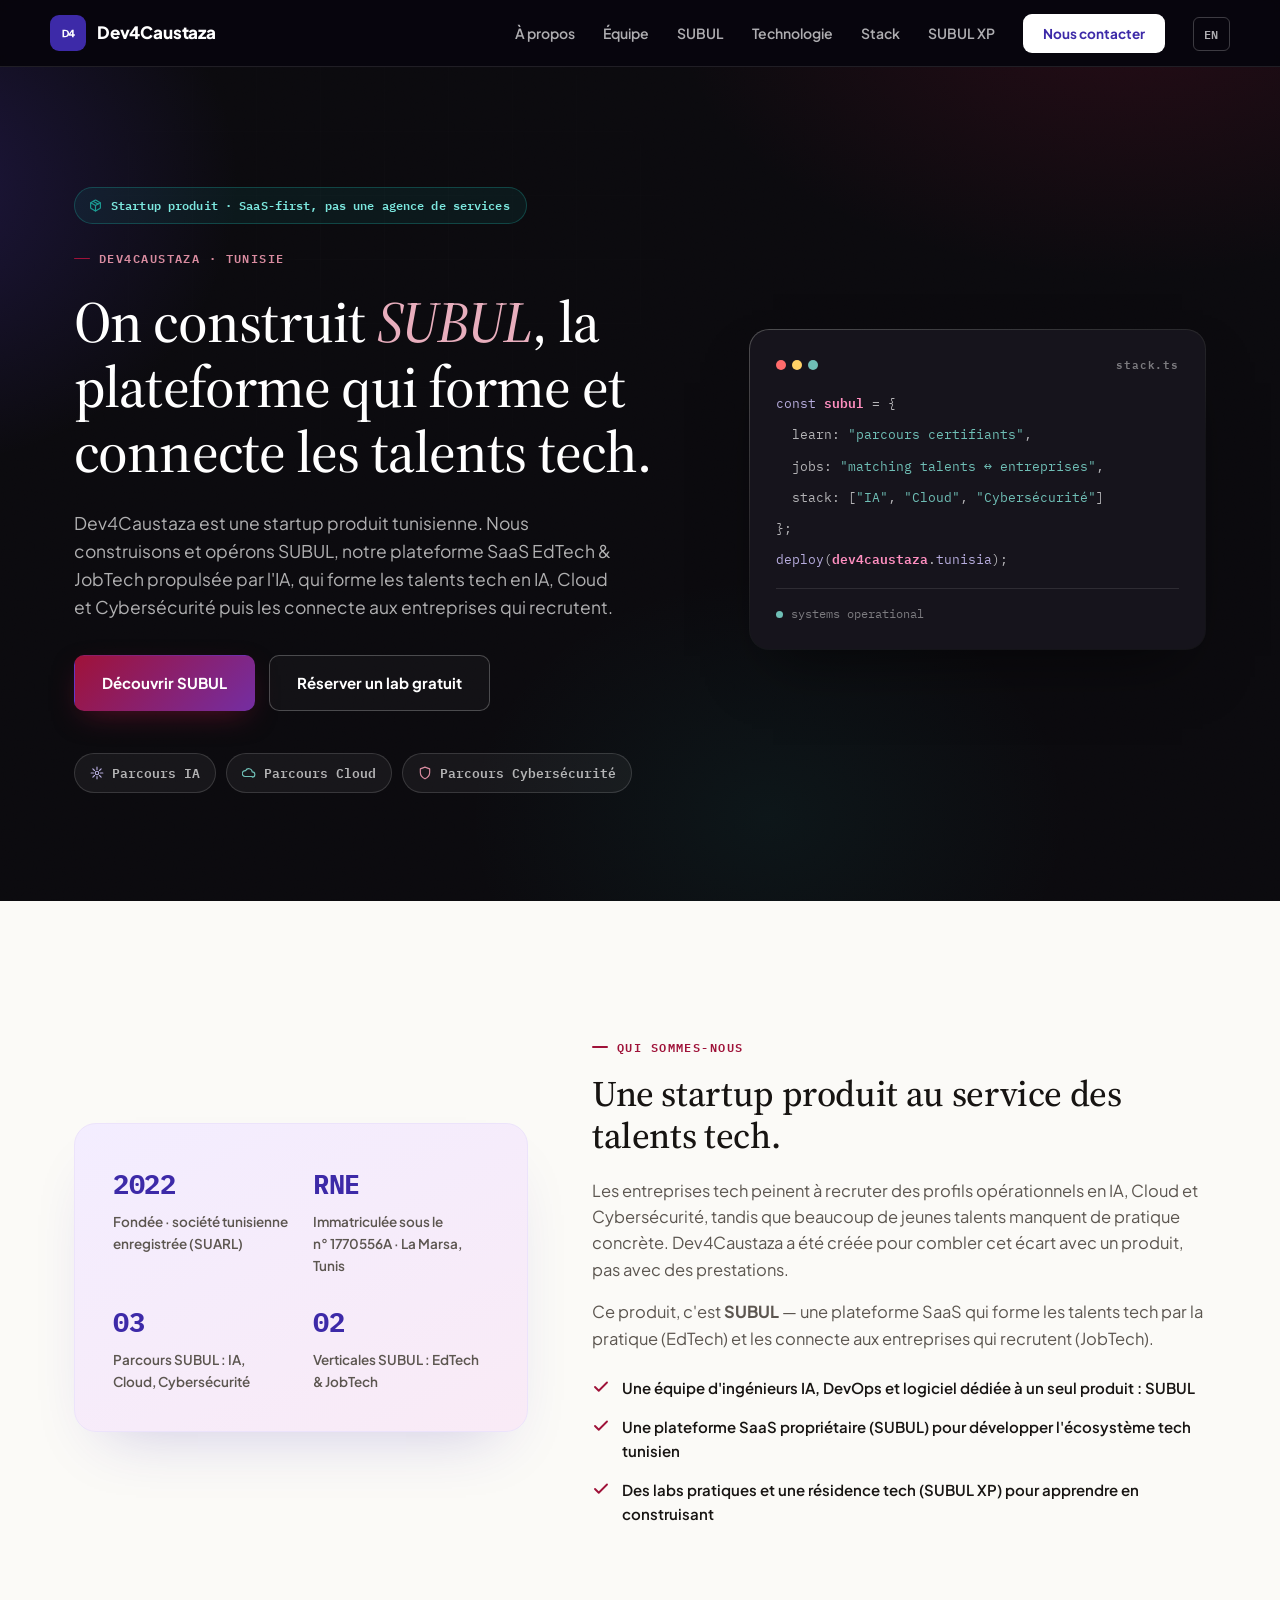
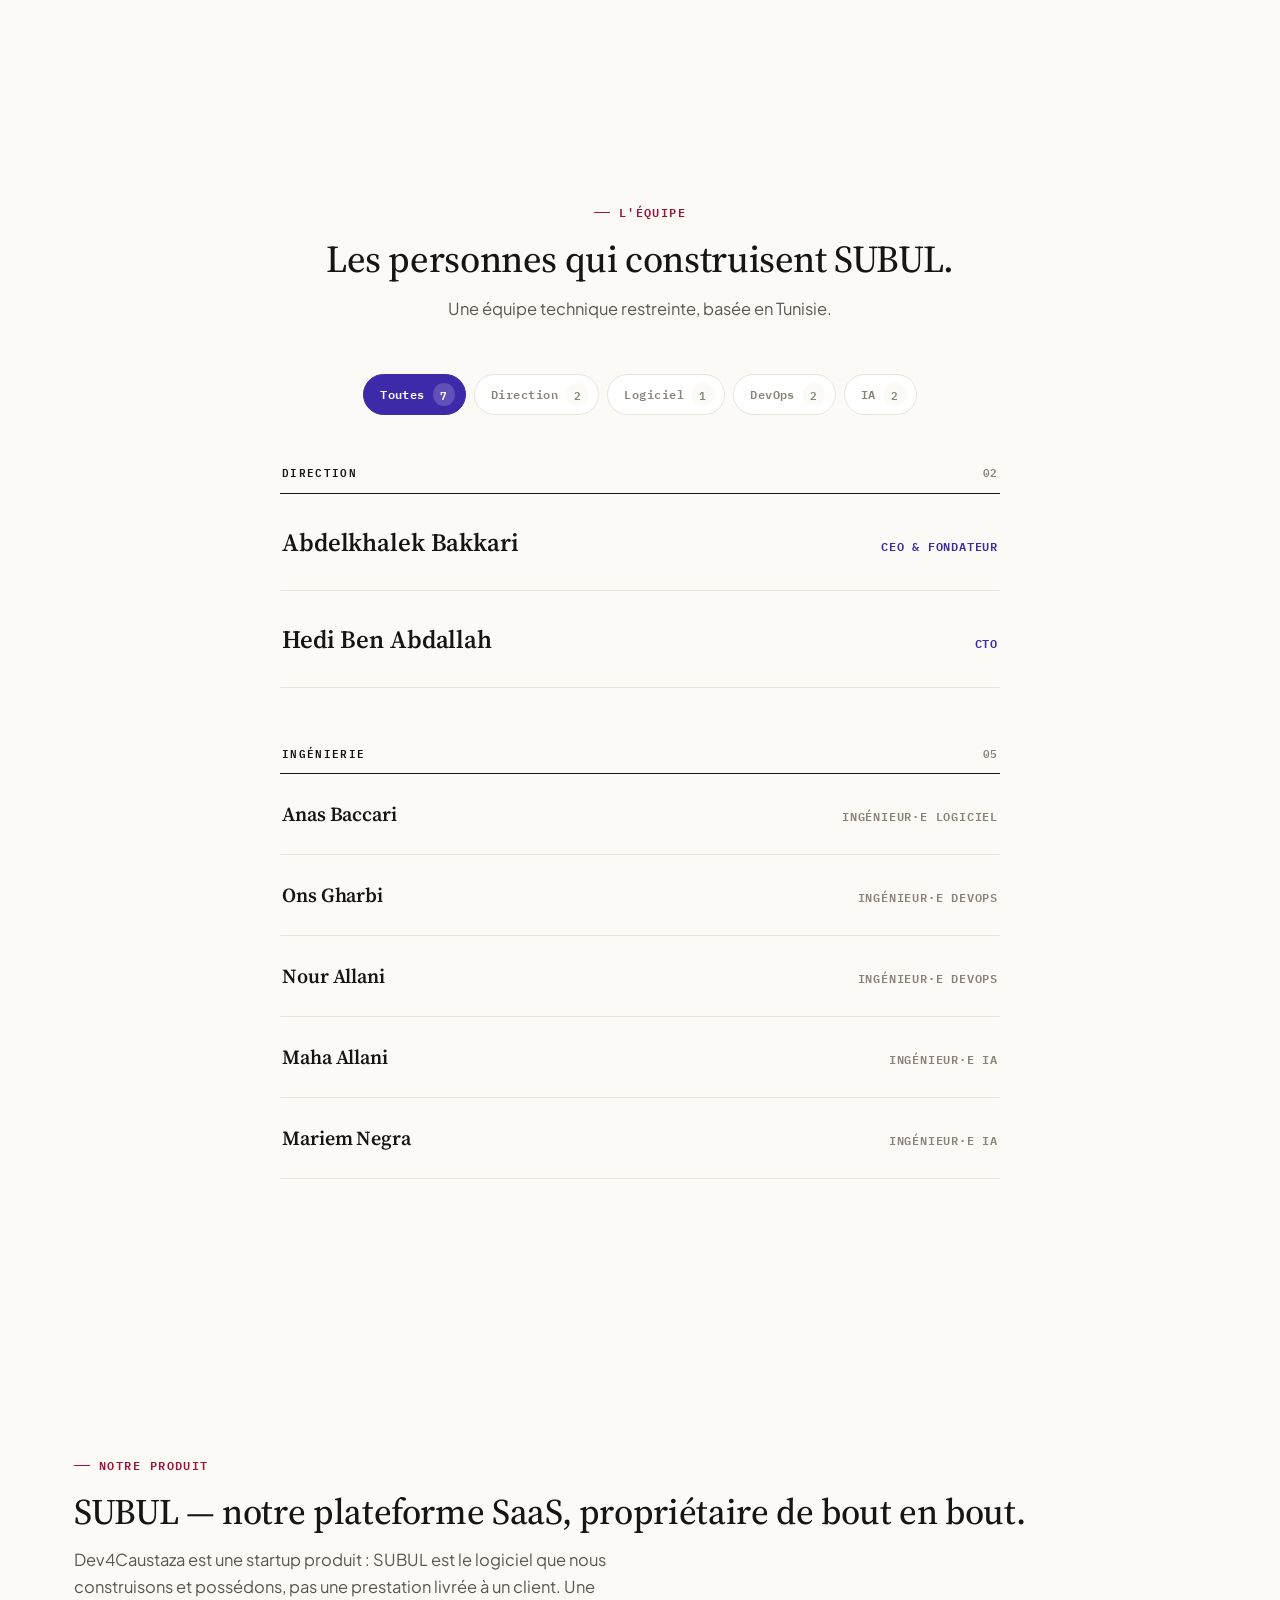
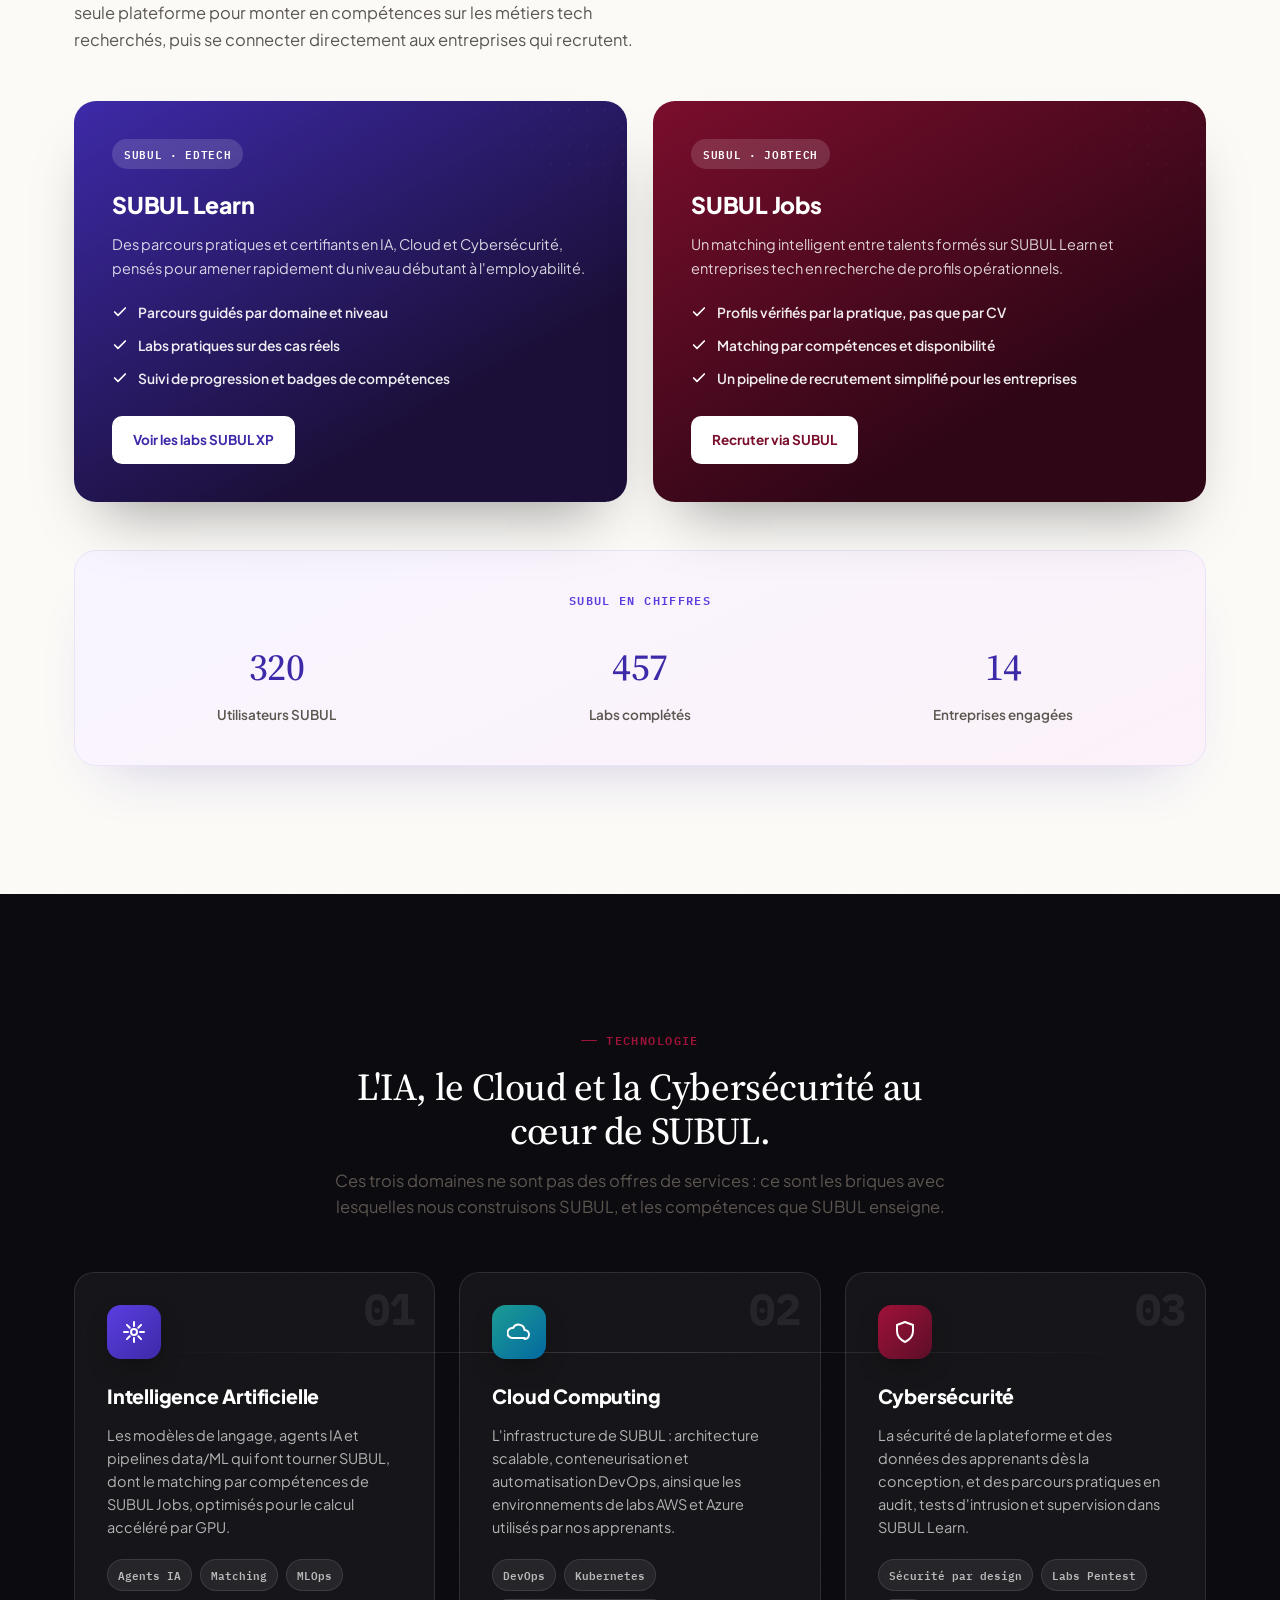
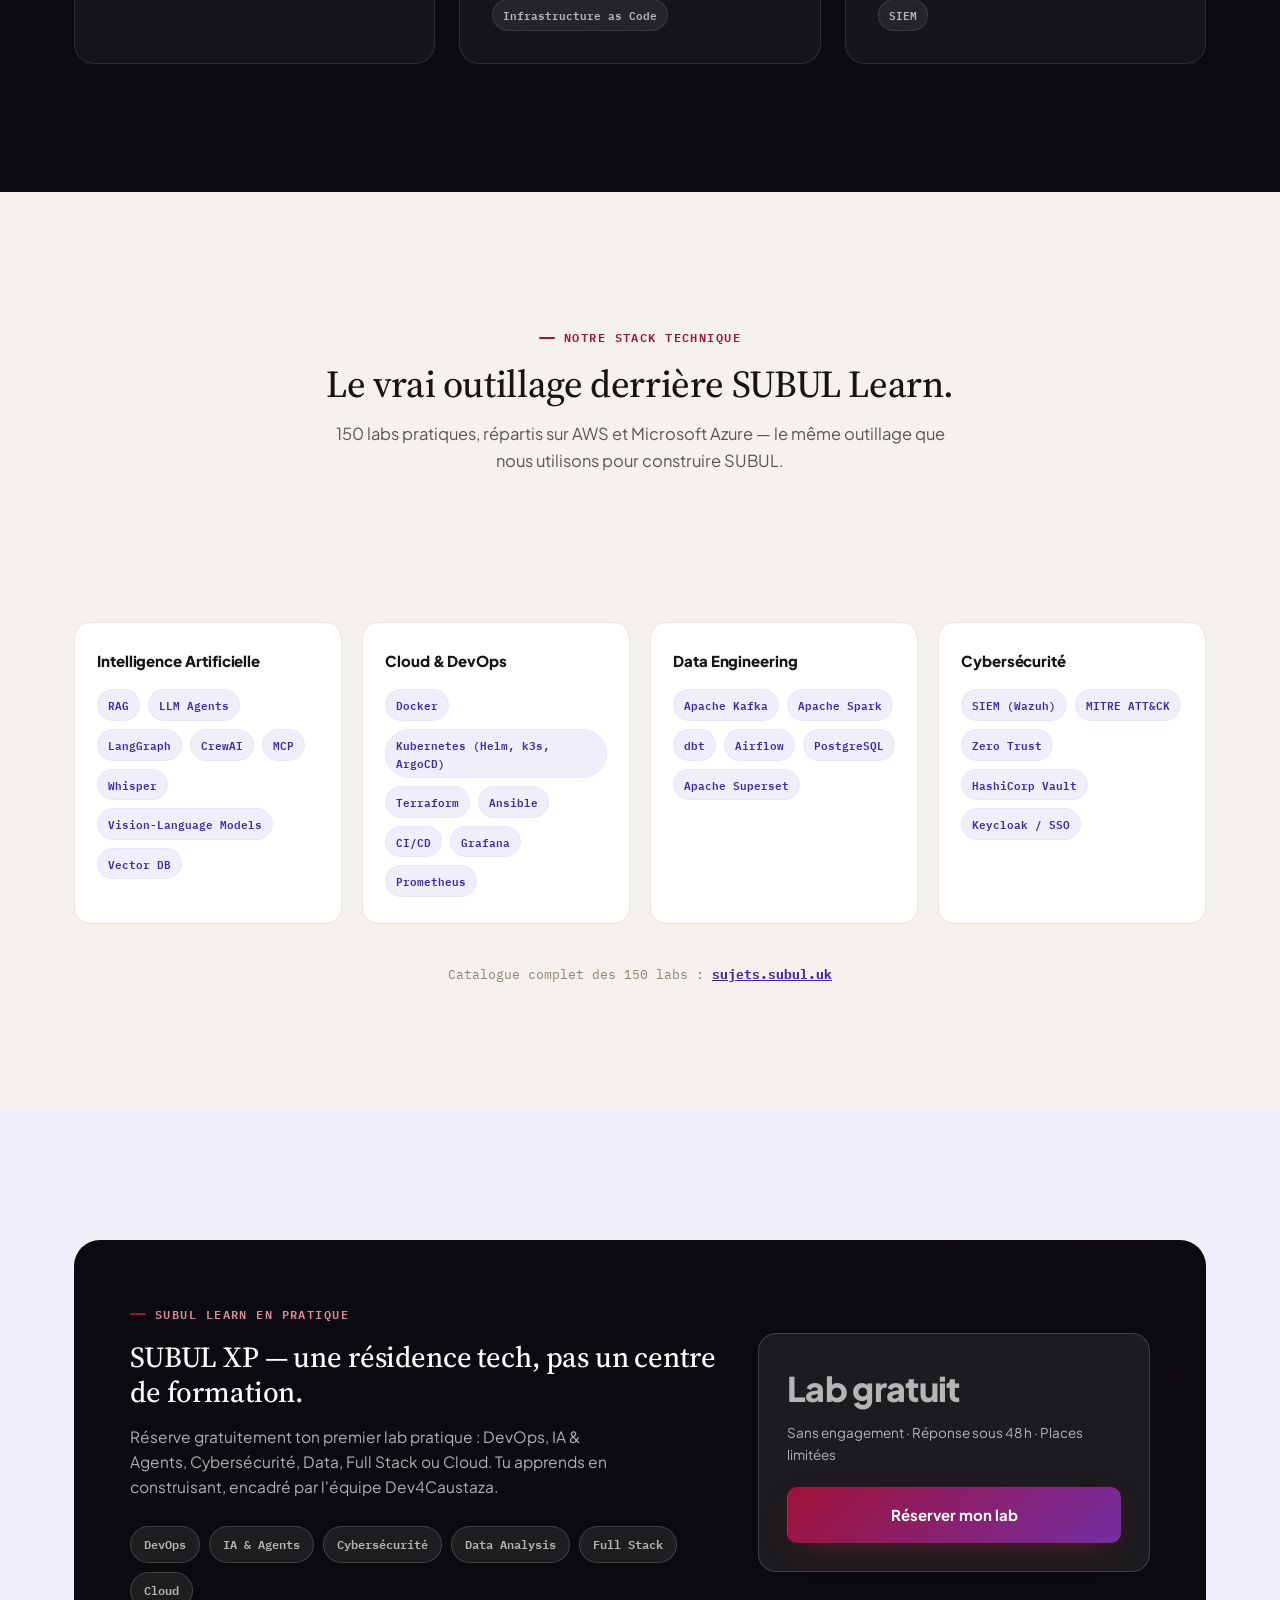
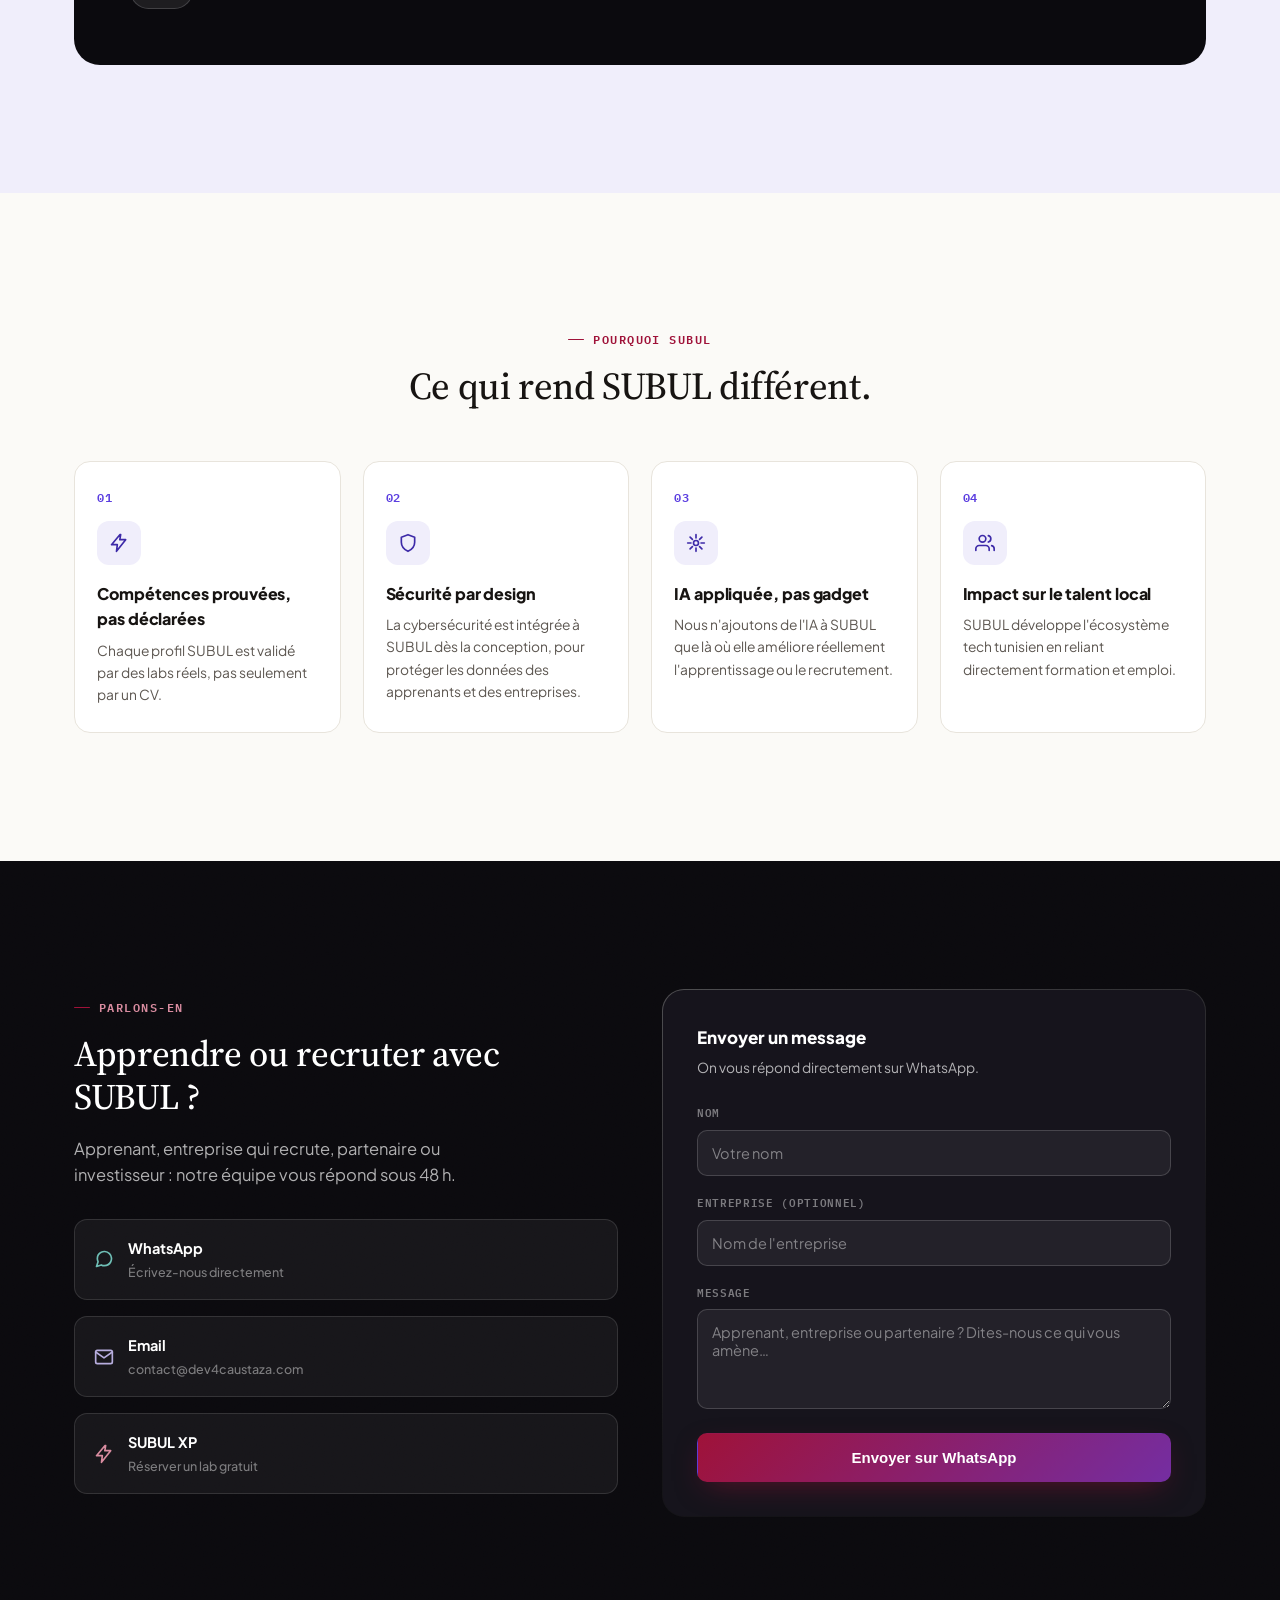
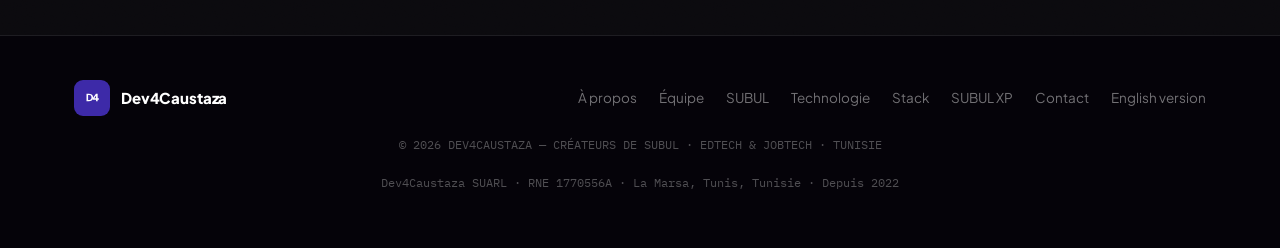
==== commit 609640b9: "Team section: group by tier, counts in filters, mobile fixes - Split the flat roster into Direction " ====
--- a/index.html
+++ b/index.html
@@ -332,17 +332,40 @@
 
   /* ---------------- TEAM ---------------- */
   .team{ padding:140px 0; background:var(--paper); }
-  .team-filters{ display:flex; flex-wrap:wrap; justify-content:center; gap:8px; margin:0 0 40px; }
+  .team-filters{ display:flex; flex-wrap:wrap; justify-content:center; gap:8px; margin:0 0 48px; }
   .team-filter{
+    display:inline-flex; align-items:center; gap:8px; flex:none; white-space:nowrap;
     font-family:var(--mono); font-size:12px; font-weight:600; letter-spacing:.04em;
-    padding:9px 18px; border-radius:999px; border:1.5px solid var(--line); background:#fff; color:var(--label);
+    padding:8px 10px 8px 16px; border-radius:999px; border:1.5px solid var(--line); background:#fff; color:var(--label);
     cursor:pointer; transition:background .18s, border-color .18s, color .18s;
+  }
+  .team-filter-n{
+    min-width:22px; padding:2px 6px; border-radius:999px; text-align:center;
+    font-size:10.5px; background:var(--paper); color:var(--label);
+    transition:background .18s, color .18s;
   }
   .team-filter:hover{ border-color:var(--purple); color:var(--purple-dk); }
   .team-filter.active{ background:var(--purple-dk); border-color:var(--purple-dk); color:#fff; }
+  .team-filter.active .team-filter-n{ background:rgba(255,255,255,.18); color:#fff; }
   .team-filter:focus-visible{ outline:2px solid var(--purple); outline-offset:2px; }
-  .team-count{ text-align:center; font-family:var(--mono); font-size:12px; font-weight:600; color:var(--label); letter-spacing:.04em; margin:0 0 20px; }
-  .team-list{ max-width:720px; margin:0 auto; border-top:1px solid var(--line); }
+  .sr-only{ position:absolute; width:1px; height:1px; padding:0; margin:-1px; overflow:hidden; clip:rect(0,0,0,0); white-space:nowrap; border:0; }
+  .team-list{ max-width:720px; margin:0 auto; }
+  .team-rows{ list-style:none; margin:0; padding:0; }
+  .team-group-head{
+    display:grid; grid-template-rows:1fr; border-bottom:1px solid var(--title);
+    transition:grid-template-rows .4s cubic-bezier(.4,0,.2,1), opacity .3s ease, border-color .3s ease;
+  }
+  .team-group-label{
+    display:flex; justify-content:space-between; align-items:baseline;
+    margin:0; padding:0 2px 12px; overflow:hidden; min-height:0;
+    font-family:var(--mono); font-size:11px; font-weight:600; letter-spacing:.12em; text-transform:uppercase; color:var(--title);
+    transition:padding-top .4s cubic-bezier(.4,0,.2,1), padding-bottom .4s cubic-bezier(.4,0,.2,1);
+  }
+  .team-group-n{ color:var(--label); letter-spacing:.06em; }
+  .team-group + .team-group .team-group-label{ padding-top:56px; }
+  .team-group.empty .team-group-head{ grid-template-rows:0fr; opacity:0; border-color:transparent; }
+  .team-group.empty .team-group-label{ padding-top:0; padding-bottom:0; }
+  .team-group.empty + .team-group .team-group-label{ padding-top:0; }
   .team-row-wrap{
     display:grid; grid-template-rows:1fr; border-bottom:1px solid var(--line);
     transition:grid-template-rows .4s cubic-bezier(.4,0,.2,1), opacity .3s ease, border-color .3s ease;
@@ -354,7 +377,7 @@
     padding:24px 2px; overflow:hidden; min-height:0;
     transition:padding-left .25s cubic-bezier(.4,0,.2,1), padding-top .4s cubic-bezier(.4,0,.2,1), padding-bottom .4s cubic-bezier(.4,0,.2,1);
   }
-  .team-row:hover{ padding-left:10px; }
+  @media (hover:hover){ .team-row:hover{ padding-left:10px; } }
   .team-name{ font-family:var(--serif); font-size:20px; font-weight:600; color:var(--title); letter-spacing:-.005em; }
   .team-role{
     font-family:var(--mono); font-size:11.5px; font-weight:600; letter-spacing:.07em;
@@ -364,7 +387,17 @@
   .team-row-lead .team-name{ font-size:25px; }
   .team-row-lead .team-role{ color:var(--purple-dk); }
   @media (max-width:560px){
-    .team-row{ flex-direction:column; align-items:flex-start; gap:5px; }
+    .team-filters{
+      flex-wrap:nowrap; justify-content:flex-start; overflow-x:auto;
+      margin:0 -24px 36px; padding:2px 24px;
+      scrollbar-width:none;
+    }
+    .team-filters::-webkit-scrollbar{ display:none; }
+    .team-group + .team-group .team-group-label{ padding-top:40px; }
+    .team-row{ flex-direction:column; align-items:flex-start; gap:4px; padding:18px 2px; }
+    .team-row-lead{ padding:20px 2px; }
+    .team-name{ font-size:19px; }
+    .team-row-lead .team-name{ font-size:22px; }
   }
 
   /* ---------------- SERVICES ---------------- */
@@ -559,7 +592,7 @@
 
   @media (max-width:640px){
     .hero{ padding:88px 0 72px; }
-    .about, .services, .subul, .xp, .why{ padding:76px 0; }
+    .about, .team, .services, .stack, .subul, .xp, .why{ padding:76px 0; }
     .contact{ padding:76px 0 88px; }
   }
 
@@ -661,40 +694,44 @@
         <p>Une équipe technique restreinte, basée en Tunisie.</p>
       </div>
       <div class="team-filters" role="group" aria-label="Filtrer l'équipe par domaine" data-reveal>
-        <button type="button" class="team-filter active" data-dept="all" aria-pressed="true">Toutes</button>
-        <button type="button" class="team-filter" data-dept="leadership" aria-pressed="false">Direction</button>
-        <button type="button" class="team-filter" data-dept="software" aria-pressed="false">Logiciel</button>
-        <button type="button" class="team-filter" data-dept="devops" aria-pressed="false">DevOps</button>
-        <button type="button" class="team-filter" data-dept="ai" aria-pressed="false">IA</button>
-      </div>
-      <p class="team-count" id="teamCount" aria-live="polite"></p>
+        <button type="button" class="team-filter active" data-dept="all" aria-pressed="true">Toutes <span class="team-filter-n"></span></button>
+        <button type="button" class="team-filter" data-dept="leadership" aria-pressed="false">Direction <span class="team-filter-n"></span></button>
+        <button type="button" class="team-filter" data-dept="software" aria-pressed="false">Logiciel <span class="team-filter-n"></span></button>
+        <button type="button" class="team-filter" data-dept="devops" aria-pressed="false">DevOps <span class="team-filter-n"></span></button>
+        <button type="button" class="team-filter" data-dept="ai" aria-pressed="false">IA <span class="team-filter-n"></span></button>
+      </div>
+      <p class="sr-only" id="teamCount" aria-live="polite"></p>
       <div class="team-list" id="teamList" data-reveal>
-        <div class="team-row-wrap" data-dept="leadership">
-          <div class="team-row team-row-lead">
-            <span class="team-name">Abdelkhalek Bakkari</span>
-            <span class="team-role">CEO &amp; Fondateur</span>
-          </div>
-        </div>
-        <div class="team-row-wrap" data-dept="leadership">
-          <div class="team-row team-row-lead">
-            <span class="team-name">Hedi Ben Abdallah</span>
-            <span class="team-role">CTO</span>
-          </div>
-        </div>
-        <div class="team-row-wrap" data-dept="software">
-          <div class="team-row"><span class="team-name">Anas Baccari</span><span class="team-role">Ingénieur·e Logiciel</span></div>
-        </div>
-        <div class="team-row-wrap" data-dept="devops">
-          <div class="team-row"><span class="team-name">Ons Gharbi</span><span class="team-role">Ingénieur·e DevOps</span></div>
-        </div>
-        <div class="team-row-wrap" data-dept="devops">
-          <div class="team-row"><span class="team-name">Nour Allani</span><span class="team-role">Ingénieur·e DevOps</span></div>
-        </div>
-        <div class="team-row-wrap" data-dept="ai">
-          <div class="team-row"><span class="team-name">Maha Allani</span><span class="team-role">Ingénieur·e IA</span></div>
-        </div>
-        <div class="team-row-wrap" data-dept="ai">
-          <div class="team-row"><span class="team-name">Mariem Negra</span><span class="team-role">Ingénieur·e IA</span></div>
+        <div class="team-group">
+          <div class="team-group-head"><h3 class="team-group-label"><span>Direction</span> <span class="team-group-n"></span></h3></div>
+          <ul class="team-rows">
+            <li class="team-row-wrap" data-dept="leadership">
+              <div class="team-row team-row-lead"><span class="team-name">Abdelkhalek Bakkari</span><span class="team-role">CEO &amp; Fondateur</span></div>
+            </li>
+            <li class="team-row-wrap" data-dept="leadership">
+              <div class="team-row team-row-lead"><span class="team-name">Hedi Ben Abdallah</span><span class="team-role">CTO</span></div>
+            </li>
+          </ul>
+        </div>
+        <div class="team-group">
+          <div class="team-group-head"><h3 class="team-group-label"><span>Ingénierie</span> <span class="team-group-n"></span></h3></div>
+          <ul class="team-rows">
+            <li class="team-row-wrap" data-dept="software">
+              <div class="team-row"><span class="team-name">Anas Baccari</span><span class="team-role">Ingénieur·e Logiciel</span></div>
+            </li>
+            <li class="team-row-wrap" data-dept="devops">
+              <div class="team-row"><span class="team-name">Ons Gharbi</span><span class="team-role">Ingénieur·e DevOps</span></div>
+            </li>
+            <li class="team-row-wrap" data-dept="devops">
+              <div class="team-row"><span class="team-name">Nour Allani</span><span class="team-role">Ingénieur·e DevOps</span></div>
+            </li>
+            <li class="team-row-wrap" data-dept="ai">
+              <div class="team-row"><span class="team-name">Maha Allani</span><span class="team-role">Ingénieur·e IA</span></div>
+            </li>
+            <li class="team-row-wrap" data-dept="ai">
+              <div class="team-row"><span class="team-name">Mariem Negra</span><span class="team-role">Ingénieur·e IA</span></div>
+            </li>
+          </ul>
         </div>
       </div>
     </div>
@@ -987,17 +1024,32 @@
 
 /* filtre équipe par domaine */
 const teamFilters = document.querySelectorAll(".team-filter");
-const teamRowsEls  = document.querySelectorAll(".team-row-wrap");
-const teamCountEl  = document.getElementById("teamCount");
+const teamRowsEls = document.querySelectorAll(".team-row-wrap");
+const teamGroups  = document.querySelectorAll(".team-group");
+const teamCountEl = document.getElementById("teamCount");
+
+const deptCount = dept => dept === "all"
+  ? teamRowsEls.length
+  : [...teamRowsEls].filter(row => row.dataset.dept === dept).length;
+teamFilters.forEach(btn => { btn.querySelector(".team-filter-n").textContent = deptCount(btn.dataset.dept); });
+teamGroups.forEach(group => {
+  group.querySelector(".team-group-n").textContent = String(group.querySelectorAll(".team-row-wrap").length).padStart(2, "0");
+});
 
 function applyTeamFilter(dept){
   let visible = 0;
   teamRowsEls.forEach(row => {
     const match = dept === "all" || row.dataset.dept === dept;
     row.classList.toggle("out", !match);
+    row.setAttribute("aria-hidden", String(!match));
     if (match) visible++;
   });
-  if (teamCountEl) teamCountEl.textContent = visible + (visible === 1 ? " personne" : " personnes");
+  teamGroups.forEach(group => {
+    const empty = !group.querySelector(".team-row-wrap:not(.out)");
+    group.classList.toggle("empty", empty);
+    group.querySelector(".team-group-head").setAttribute("aria-hidden", String(empty));
+  });
+  teamCountEl.textContent = visible + (visible === 1 ? " personne affichée" : " personnes affichées");
 }
 
 teamFilters.forEach(btn => btn.addEventListener("click", () => {
@@ -1006,8 +1058,6 @@
   btn.setAttribute("aria-pressed", "true");
   applyTeamFilter(btn.dataset.dept);
 }));
-
-if (teamFilters.length) applyTeamFilter("all");
 
 /* scroll reveal */
 if ("IntersectionObserver" in window){
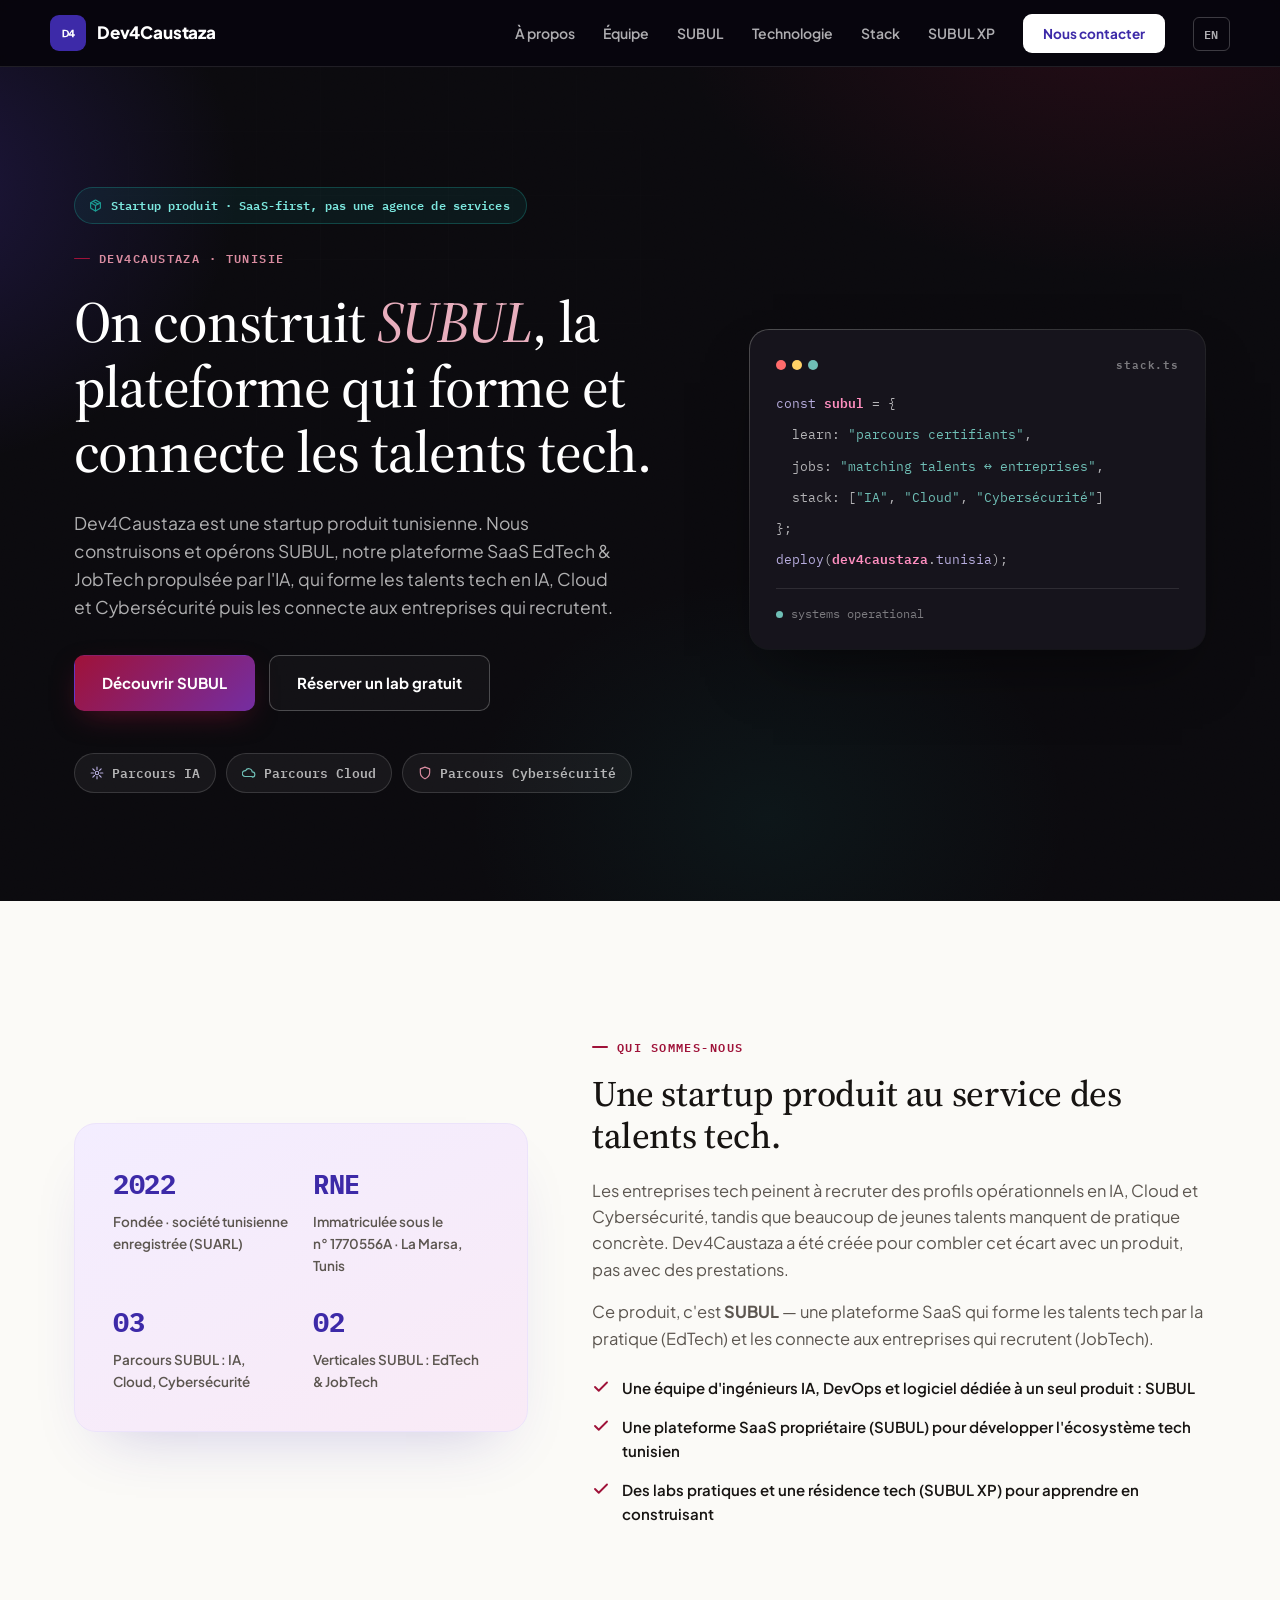
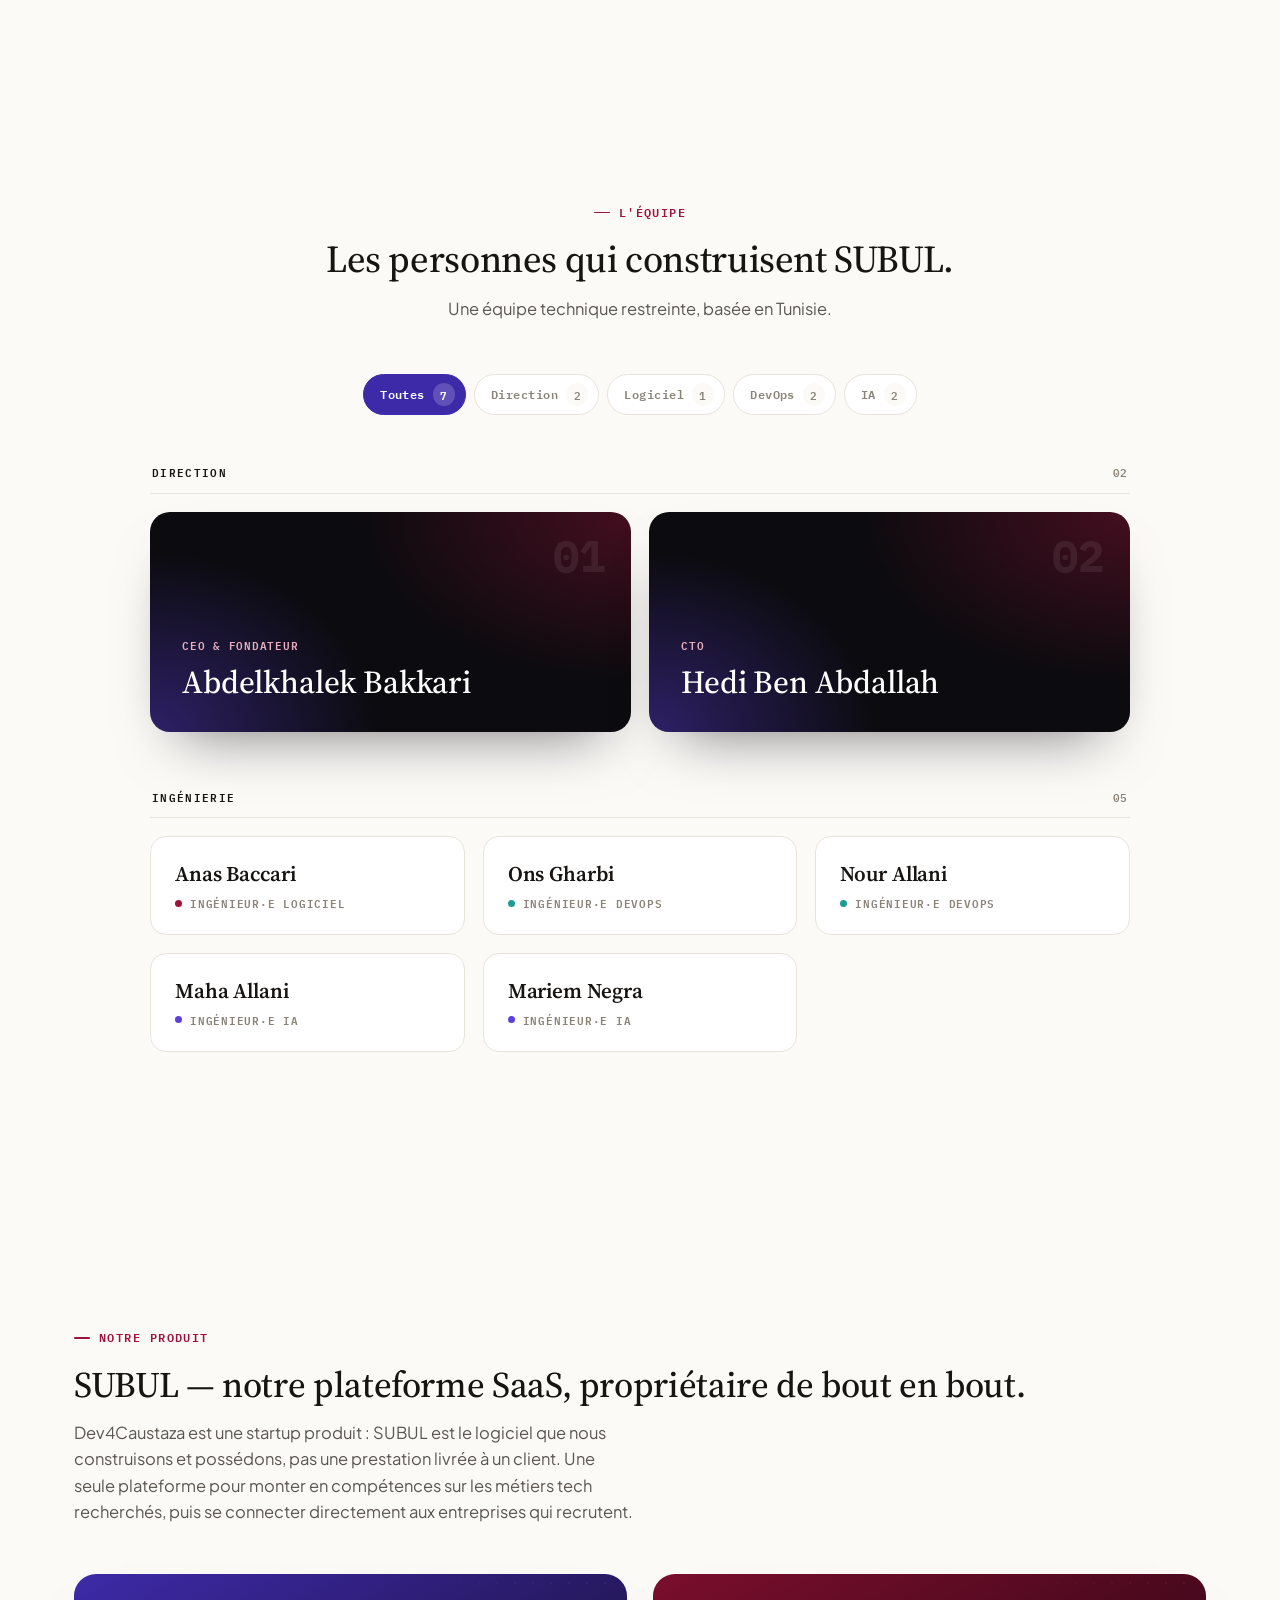
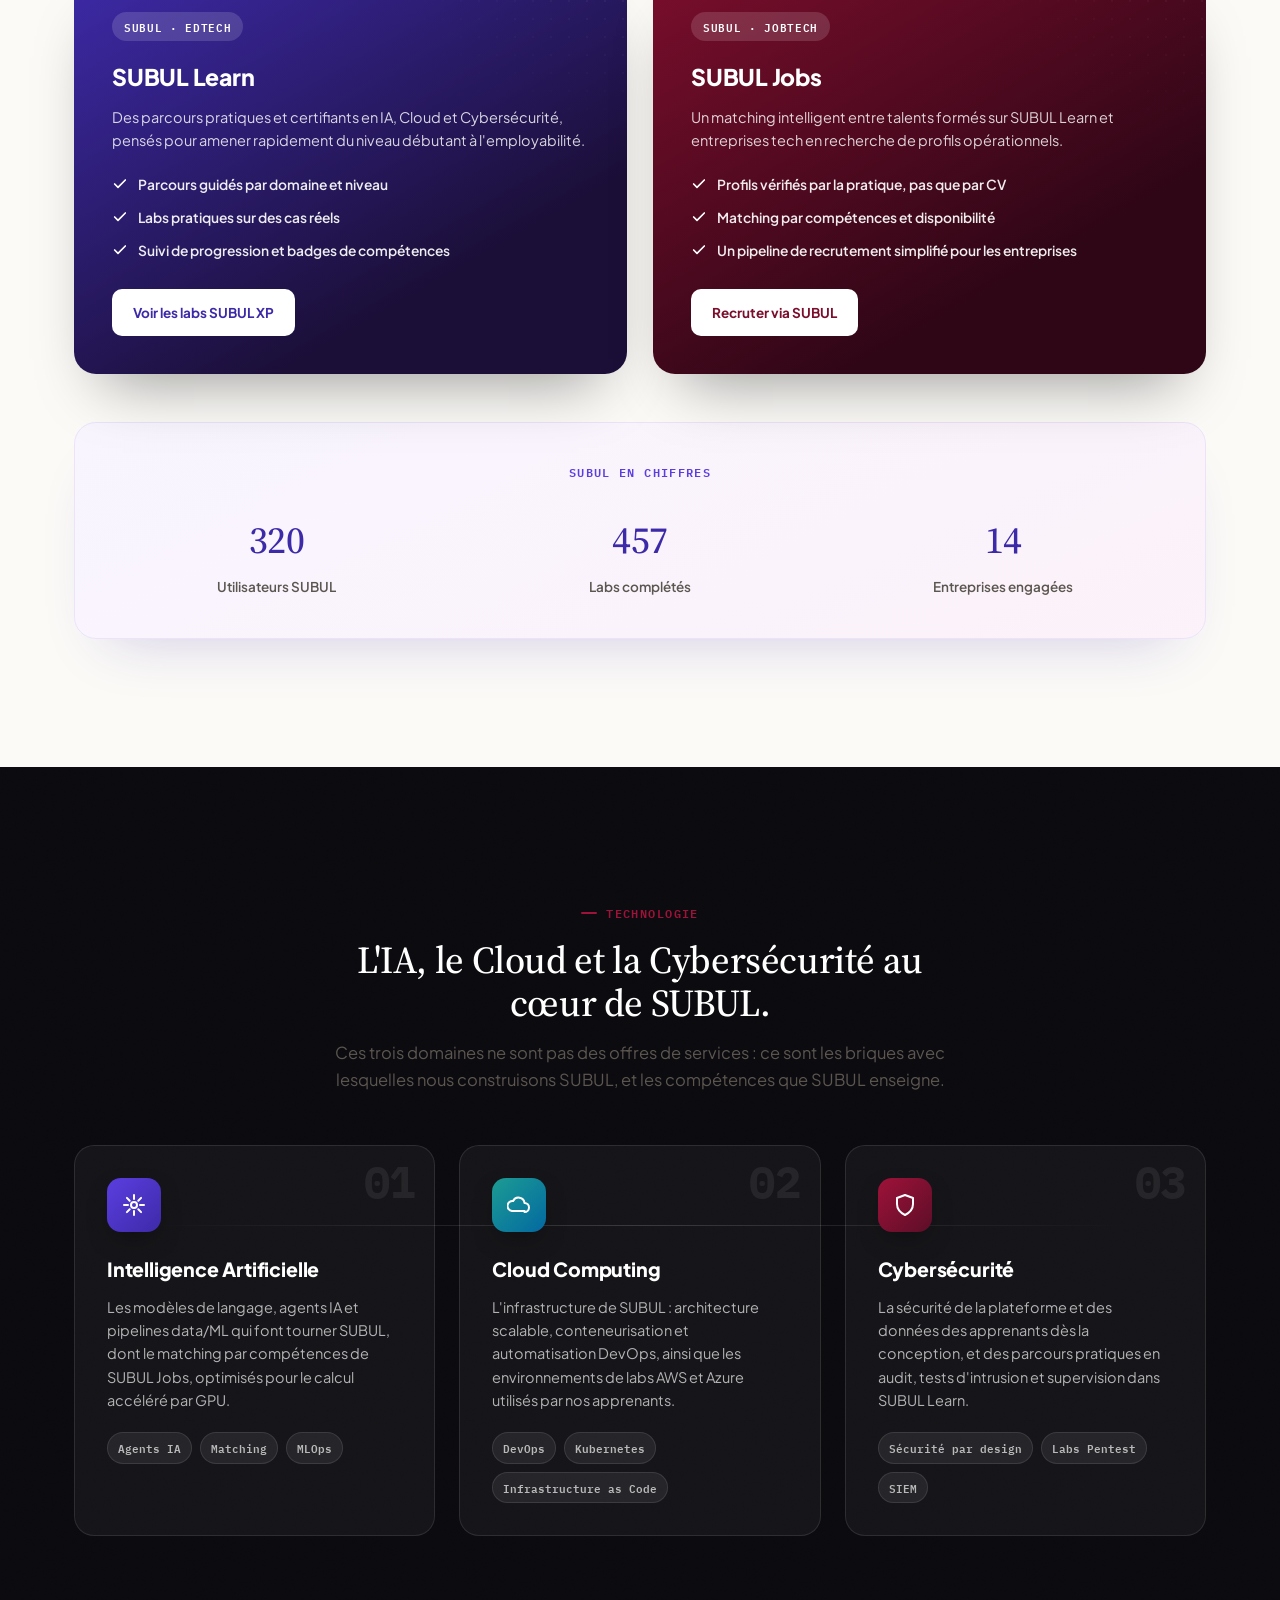
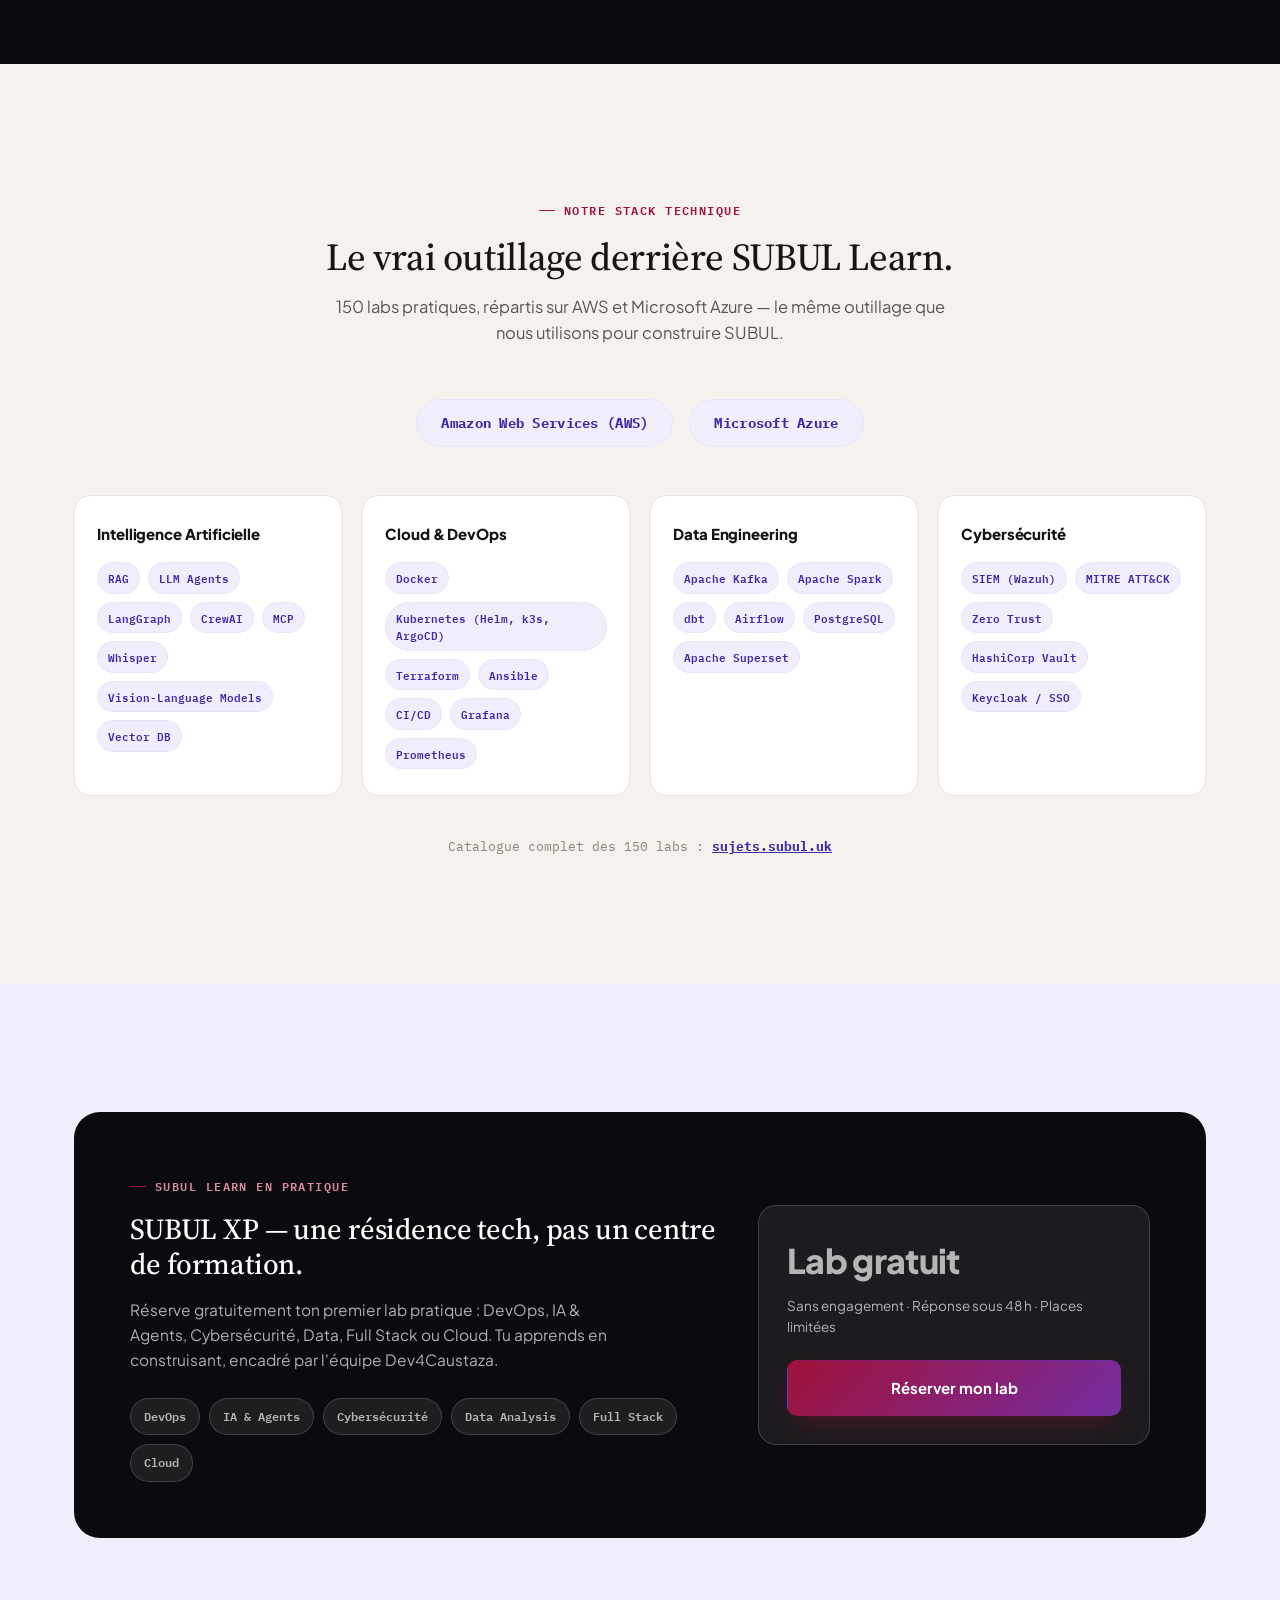
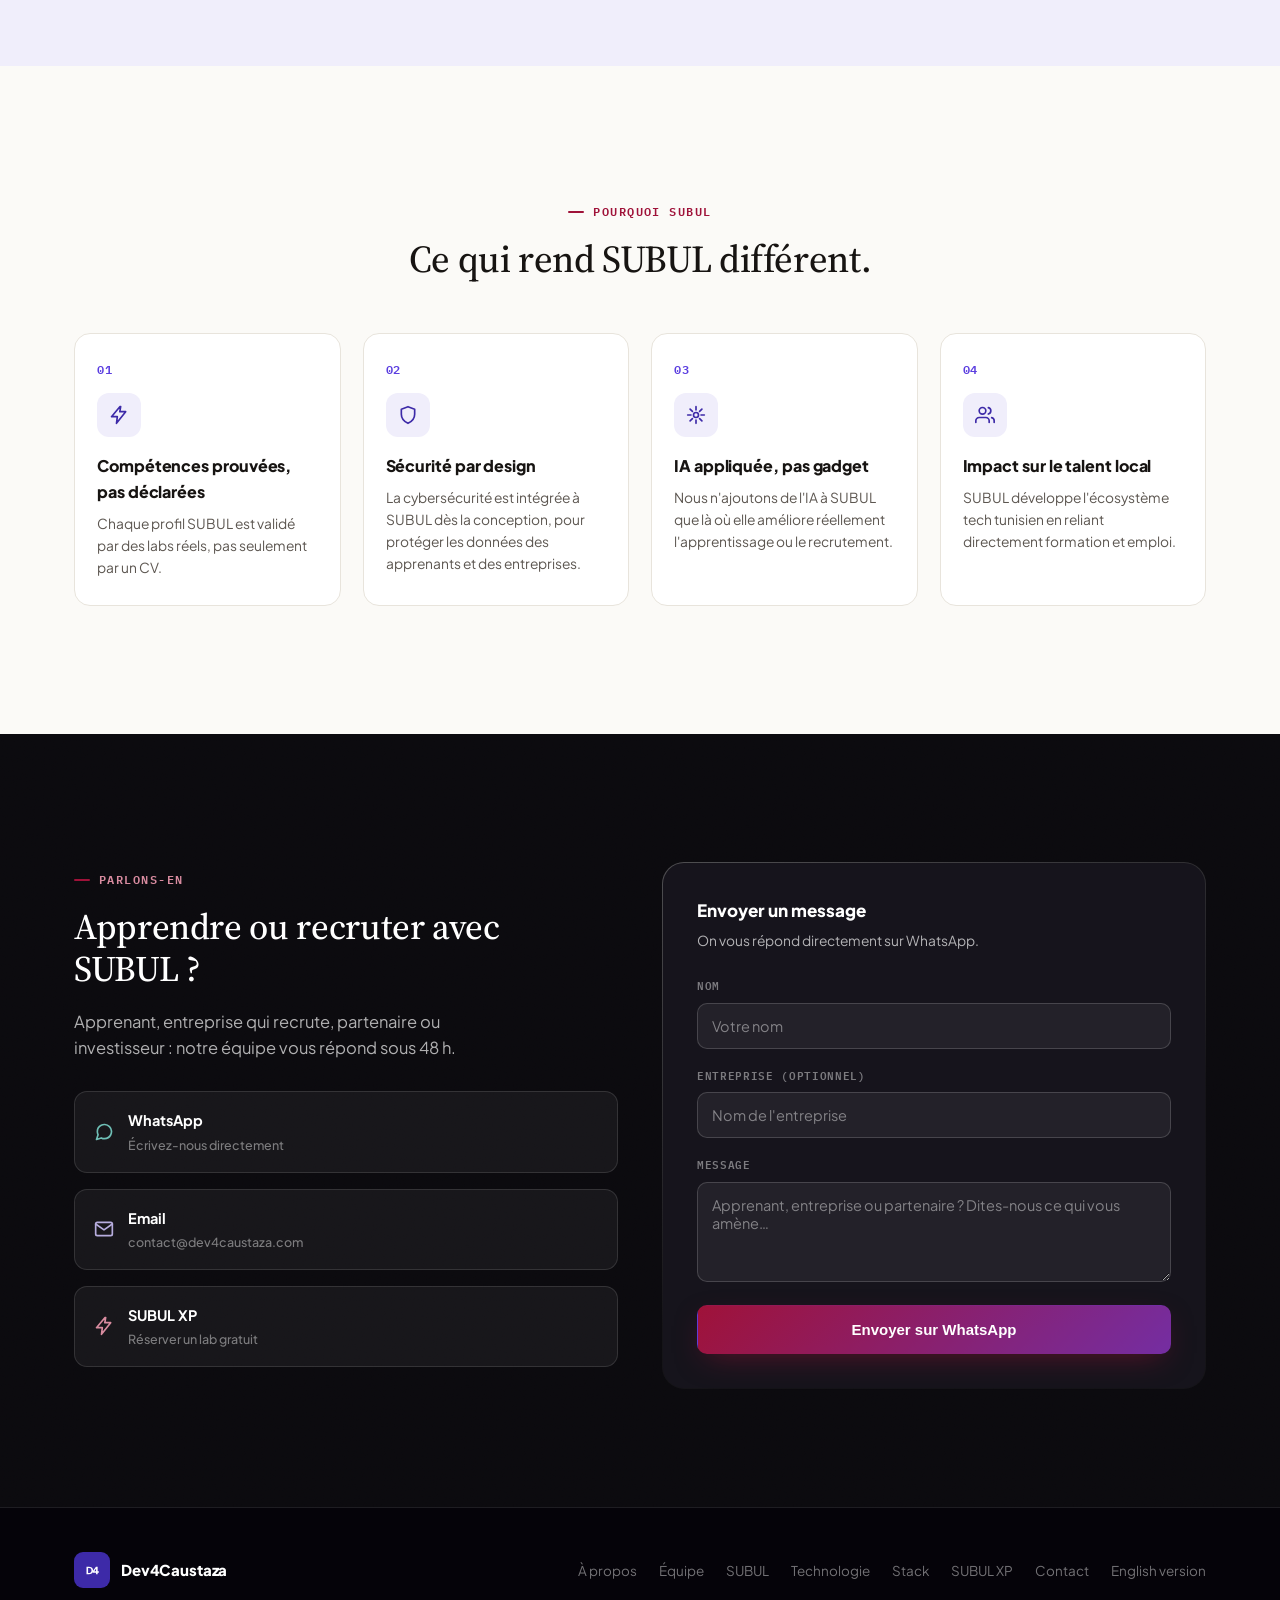
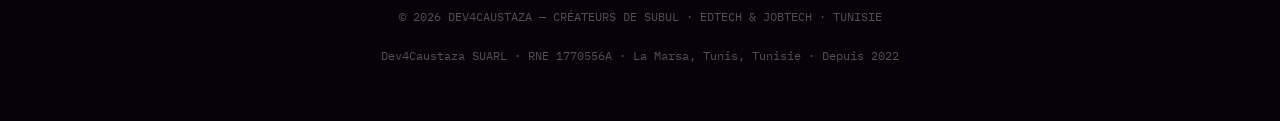
==== commit b5485583: "Team section: featured leader cards and engineer grid Replaces the full-width name/role rows, which " ====
--- a/index.html
+++ b/index.html
@@ -349,43 +349,55 @@
   .team-filter.active .team-filter-n{ background:rgba(255,255,255,.18); color:#fff; }
   .team-filter:focus-visible{ outline:2px solid var(--purple); outline-offset:2px; }
   .sr-only{ position:absolute; width:1px; height:1px; padding:0; margin:-1px; overflow:hidden; clip:rect(0,0,0,0); white-space:nowrap; border:0; }
-  .team-list{ max-width:720px; margin:0 auto; }
-  .team-rows{ list-style:none; margin:0; padding:0; }
-  .team-group-head{
-    display:grid; grid-template-rows:1fr; border-bottom:1px solid var(--title);
-    transition:grid-template-rows .4s cubic-bezier(.4,0,.2,1), opacity .3s ease, border-color .3s ease;
-  }
+  .team-board{ max-width:980px; margin:0 auto; display:grid; gap:56px; }
   .team-group-label{
     display:flex; justify-content:space-between; align-items:baseline;
-    margin:0; padding:0 2px 12px; overflow:hidden; min-height:0;
+    margin:0 0 18px; padding:0 2px 12px; border-bottom:1px solid var(--line);
     font-family:var(--mono); font-size:11px; font-weight:600; letter-spacing:.12em; text-transform:uppercase; color:var(--title);
-    transition:padding-top .4s cubic-bezier(.4,0,.2,1), padding-bottom .4s cubic-bezier(.4,0,.2,1);
   }
   .team-group-n{ color:var(--label); letter-spacing:.06em; }
-  .team-group + .team-group .team-group-label{ padding-top:56px; }
-  .team-group.empty .team-group-head{ grid-template-rows:0fr; opacity:0; border-color:transparent; }
-  .team-group.empty .team-group-label{ padding-top:0; padding-bottom:0; }
-  .team-group.empty + .team-group .team-group-label{ padding-top:0; }
-  .team-row-wrap{
-    display:grid; grid-template-rows:1fr; border-bottom:1px solid var(--line);
-    transition:grid-template-rows .4s cubic-bezier(.4,0,.2,1), opacity .3s ease, border-color .3s ease;
-  }
-  .team-row-wrap.out{ grid-template-rows:0fr; opacity:0; border-color:transparent; }
-  .team-row-wrap.out .team-row{ padding-top:0; padding-bottom:0; }
-  .team-row{
-    display:flex; align-items:baseline; justify-content:space-between; gap:24px;
-    padding:24px 2px; overflow:hidden; min-height:0;
-    transition:padding-left .25s cubic-bezier(.4,0,.2,1), padding-top .4s cubic-bezier(.4,0,.2,1), padding-bottom .4s cubic-bezier(.4,0,.2,1);
-  }
-  @media (hover:hover){ .team-row:hover{ padding-left:10px; } }
-  .team-name{ font-family:var(--serif); font-size:20px; font-weight:600; color:var(--title); letter-spacing:-.005em; }
+  .team-leads, .team-grid{ list-style:none; margin:0; padding:0; display:grid; gap:18px; }
+  .team-leads{ grid-template-columns:1fr 1fr; }
+  .team-grid{ grid-template-columns:repeat(3,1fr); }
+  @media (max-width:860px){ .team-grid{ grid-template-columns:1fr 1fr; } }
+  @media (max-width:700px){ .team-leads{ grid-template-columns:1fr; } }
+  .team-card{
+    position:relative; display:flex; flex-direction:column; gap:8px;
+    padding:24px 24px 22px; border-radius:16px; background:#fff; border:1px solid var(--line);
+    transition:opacity .3s ease, filter .3s ease, transform .25s cubic-bezier(.16,1,.3,1), box-shadow .25s, border-color .2s;
+  }
+  @media (hover:hover){
+    .team-card:hover{ transform:translateY(-4px); border-color:#DED2FA; box-shadow:0 20px 40px -24px rgba(61,42,168,.25); }
+  }
+  .team-name{ font-family:var(--serif); font-size:21px; font-weight:600; line-height:1.2; color:var(--title); letter-spacing:-.005em; }
   .team-role{
-    font-family:var(--mono); font-size:11.5px; font-weight:600; letter-spacing:.07em;
-    text-transform:uppercase; color:var(--label); white-space:nowrap; flex:none;
-  }
-  .team-row-lead{ padding:28px 2px; }
-  .team-row-lead .team-name{ font-size:25px; }
-  .team-row-lead .team-role{ color:var(--purple-dk); }
+    display:flex; align-items:center; gap:8px;
+    font-family:var(--mono); font-size:11px; font-weight:600; letter-spacing:.07em; text-transform:uppercase; color:var(--label);
+  }
+  .team-role::before{ content:""; flex:none; width:7px; height:7px; border-radius:50%; background:var(--dept); }
+  .team-card[data-dept="software"]{ --dept:var(--magenta); }
+  .team-card[data-dept="devops"]{ --dept:var(--cyan); }
+  .team-card[data-dept="ai"]{ --dept:var(--purple); }
+  .team-card-lead{
+    min-height:220px; justify-content:flex-end; gap:10px;
+    padding:30px 32px; border-radius:20px; border:0; overflow:hidden;
+    background:
+      radial-gradient(420px 260px at 100% 0%, rgba(159,18,57,.38), transparent 65%),
+      radial-gradient(380px 300px at 0% 100%, rgba(91,62,224,.42), transparent 60%),
+      var(--bg);
+    box-shadow:0 30px 60px -30px rgba(11,10,14,.55);
+  }
+  .team-card-lead .team-name{ font-size:32px; font-weight:500; color:#fff; }
+  .team-card-lead .team-role{ color:#E8AEBD; }
+  .team-card-lead .team-role::before{ display:none; }
+  .team-card-index{
+    position:absolute; top:22px; right:26px;
+    font-family:var(--mono); font-size:44px; font-weight:700; line-height:1; color:rgba(255,255,255,.08);
+  }
+  @media (hover:hover){
+    .team-card-lead:hover{ box-shadow:0 36px 60px -28px rgba(11,10,14,.65); }
+  }
+  .team-card.is-dim{ opacity:.25; filter:grayscale(1); }
   @media (max-width:560px){
     .team-filters{
       flex-wrap:nowrap; justify-content:flex-start; overflow-x:auto;
@@ -393,12 +405,15 @@
       scrollbar-width:none;
     }
     .team-filters::-webkit-scrollbar{ display:none; }
-    .team-group + .team-group .team-group-label{ padding-top:40px; }
-    .team-row{ flex-direction:column; align-items:flex-start; gap:4px; padding:18px 2px; }
-    .team-row-lead{ padding:20px 2px; }
-    .team-name{ font-size:19px; }
-    .team-row-lead .team-name{ font-size:22px; }
-  }
+    .team-board{ gap:40px; }
+    .team-grid{ gap:10px; }
+    .team-card{ padding:18px 16px; gap:6px; }
+    .team-name{ font-size:18px; }
+    .team-role{ font-size:10px; letter-spacing:.05em; }
+    .team-card-lead{ min-height:170px; padding:24px; }
+    .team-card-lead .team-name{ font-size:26px; }
+  }
+  @media (max-width:480px){ .team-grid{ grid-template-columns:1fr; } }
 
   /* ---------------- SERVICES ---------------- */
   .services{ padding:128px 0; background:var(--bg); color:#fff; }
@@ -701,36 +716,30 @@
         <button type="button" class="team-filter" data-dept="ai" aria-pressed="false">IA <span class="team-filter-n"></span></button>
       </div>
       <p class="sr-only" id="teamCount" aria-live="polite"></p>
-      <div class="team-list" id="teamList" data-reveal>
+      <div class="team-board" data-reveal>
         <div class="team-group">
-          <div class="team-group-head"><h3 class="team-group-label"><span>Direction</span> <span class="team-group-n"></span></h3></div>
-          <ul class="team-rows">
-            <li class="team-row-wrap" data-dept="leadership">
-              <div class="team-row team-row-lead"><span class="team-name">Abdelkhalek Bakkari</span><span class="team-role">CEO &amp; Fondateur</span></div>
+          <h3 class="team-group-label"><span>Direction</span> <span class="team-group-n"></span></h3>
+          <ul class="team-leads">
+            <li class="team-card team-card-lead grain" data-dept="leadership">
+              <span class="team-card-index" aria-hidden="true">01</span>
+              <span class="team-role">CEO &amp; Fondateur</span>
+              <span class="team-name">Abdelkhalek Bakkari</span>
             </li>
-            <li class="team-row-wrap" data-dept="leadership">
-              <div class="team-row team-row-lead"><span class="team-name">Hedi Ben Abdallah</span><span class="team-role">CTO</span></div>
+            <li class="team-card team-card-lead grain" data-dept="leadership">
+              <span class="team-card-index" aria-hidden="true">02</span>
+              <span class="team-role">CTO</span>
+              <span class="team-name">Hedi Ben Abdallah</span>
             </li>
           </ul>
         </div>
         <div class="team-group">
-          <div class="team-group-head"><h3 class="team-group-label"><span>Ingénierie</span> <span class="team-group-n"></span></h3></div>
-          <ul class="team-rows">
-            <li class="team-row-wrap" data-dept="software">
-              <div class="team-row"><span class="team-name">Anas Baccari</span><span class="team-role">Ingénieur·e Logiciel</span></div>
-            </li>
-            <li class="team-row-wrap" data-dept="devops">
-              <div class="team-row"><span class="team-name">Ons Gharbi</span><span class="team-role">Ingénieur·e DevOps</span></div>
-            </li>
-            <li class="team-row-wrap" data-dept="devops">
-              <div class="team-row"><span class="team-name">Nour Allani</span><span class="team-role">Ingénieur·e DevOps</span></div>
-            </li>
-            <li class="team-row-wrap" data-dept="ai">
-              <div class="team-row"><span class="team-name">Maha Allani</span><span class="team-role">Ingénieur·e IA</span></div>
-            </li>
-            <li class="team-row-wrap" data-dept="ai">
-              <div class="team-row"><span class="team-name">Mariem Negra</span><span class="team-role">Ingénieur·e IA</span></div>
-            </li>
+          <h3 class="team-group-label"><span>Ingénierie</span> <span class="team-group-n"></span></h3>
+          <ul class="team-grid">
+            <li class="team-card" data-dept="software"><span class="team-name">Anas Baccari</span><span class="team-role">Ingénieur·e Logiciel</span></li>
+            <li class="team-card" data-dept="devops"><span class="team-name">Ons Gharbi</span><span class="team-role">Ingénieur·e DevOps</span></li>
+            <li class="team-card" data-dept="devops"><span class="team-name">Nour Allani</span><span class="team-role">Ingénieur·e DevOps</span></li>
+            <li class="team-card" data-dept="ai"><span class="team-name">Maha Allani</span><span class="team-role">Ingénieur·e IA</span></li>
+            <li class="team-card" data-dept="ai"><span class="team-name">Mariem Negra</span><span class="team-role">Ingénieur·e IA</span></li>
           </ul>
         </div>
       </div>
@@ -1024,32 +1033,22 @@
 
 /* filtre équipe par domaine */
 const teamFilters = document.querySelectorAll(".team-filter");
-const teamRowsEls = document.querySelectorAll(".team-row-wrap");
+const teamCards   = document.querySelectorAll(".team-card");
 const teamGroups  = document.querySelectorAll(".team-group");
 const teamCountEl = document.getElementById("teamCount");
 
 const deptCount = dept => dept === "all"
-  ? teamRowsEls.length
-  : [...teamRowsEls].filter(row => row.dataset.dept === dept).length;
+  ? teamCards.length
+  : [...teamCards].filter(card => card.dataset.dept === dept).length;
 teamFilters.forEach(btn => { btn.querySelector(".team-filter-n").textContent = deptCount(btn.dataset.dept); });
 teamGroups.forEach(group => {
-  group.querySelector(".team-group-n").textContent = String(group.querySelectorAll(".team-row-wrap").length).padStart(2, "0");
+  group.querySelector(".team-group-n").textContent = String(group.querySelectorAll(".team-card").length).padStart(2, "0");
 });
 
 function applyTeamFilter(dept){
-  let visible = 0;
-  teamRowsEls.forEach(row => {
-    const match = dept === "all" || row.dataset.dept === dept;
-    row.classList.toggle("out", !match);
-    row.setAttribute("aria-hidden", String(!match));
-    if (match) visible++;
-  });
-  teamGroups.forEach(group => {
-    const empty = !group.querySelector(".team-row-wrap:not(.out)");
-    group.classList.toggle("empty", empty);
-    group.querySelector(".team-group-head").setAttribute("aria-hidden", String(empty));
-  });
-  teamCountEl.textContent = visible + (visible === 1 ? " personne affichée" : " personnes affichées");
+  teamCards.forEach(card => card.classList.toggle("is-dim", dept !== "all" && card.dataset.dept !== dept));
+  const n = deptCount(dept);
+  teamCountEl.textContent = n + (n === 1 ? " personne mise en avant" : " personnes mises en avant");
 }
 
 teamFilters.forEach(btn => btn.addEventListener("click", () => {
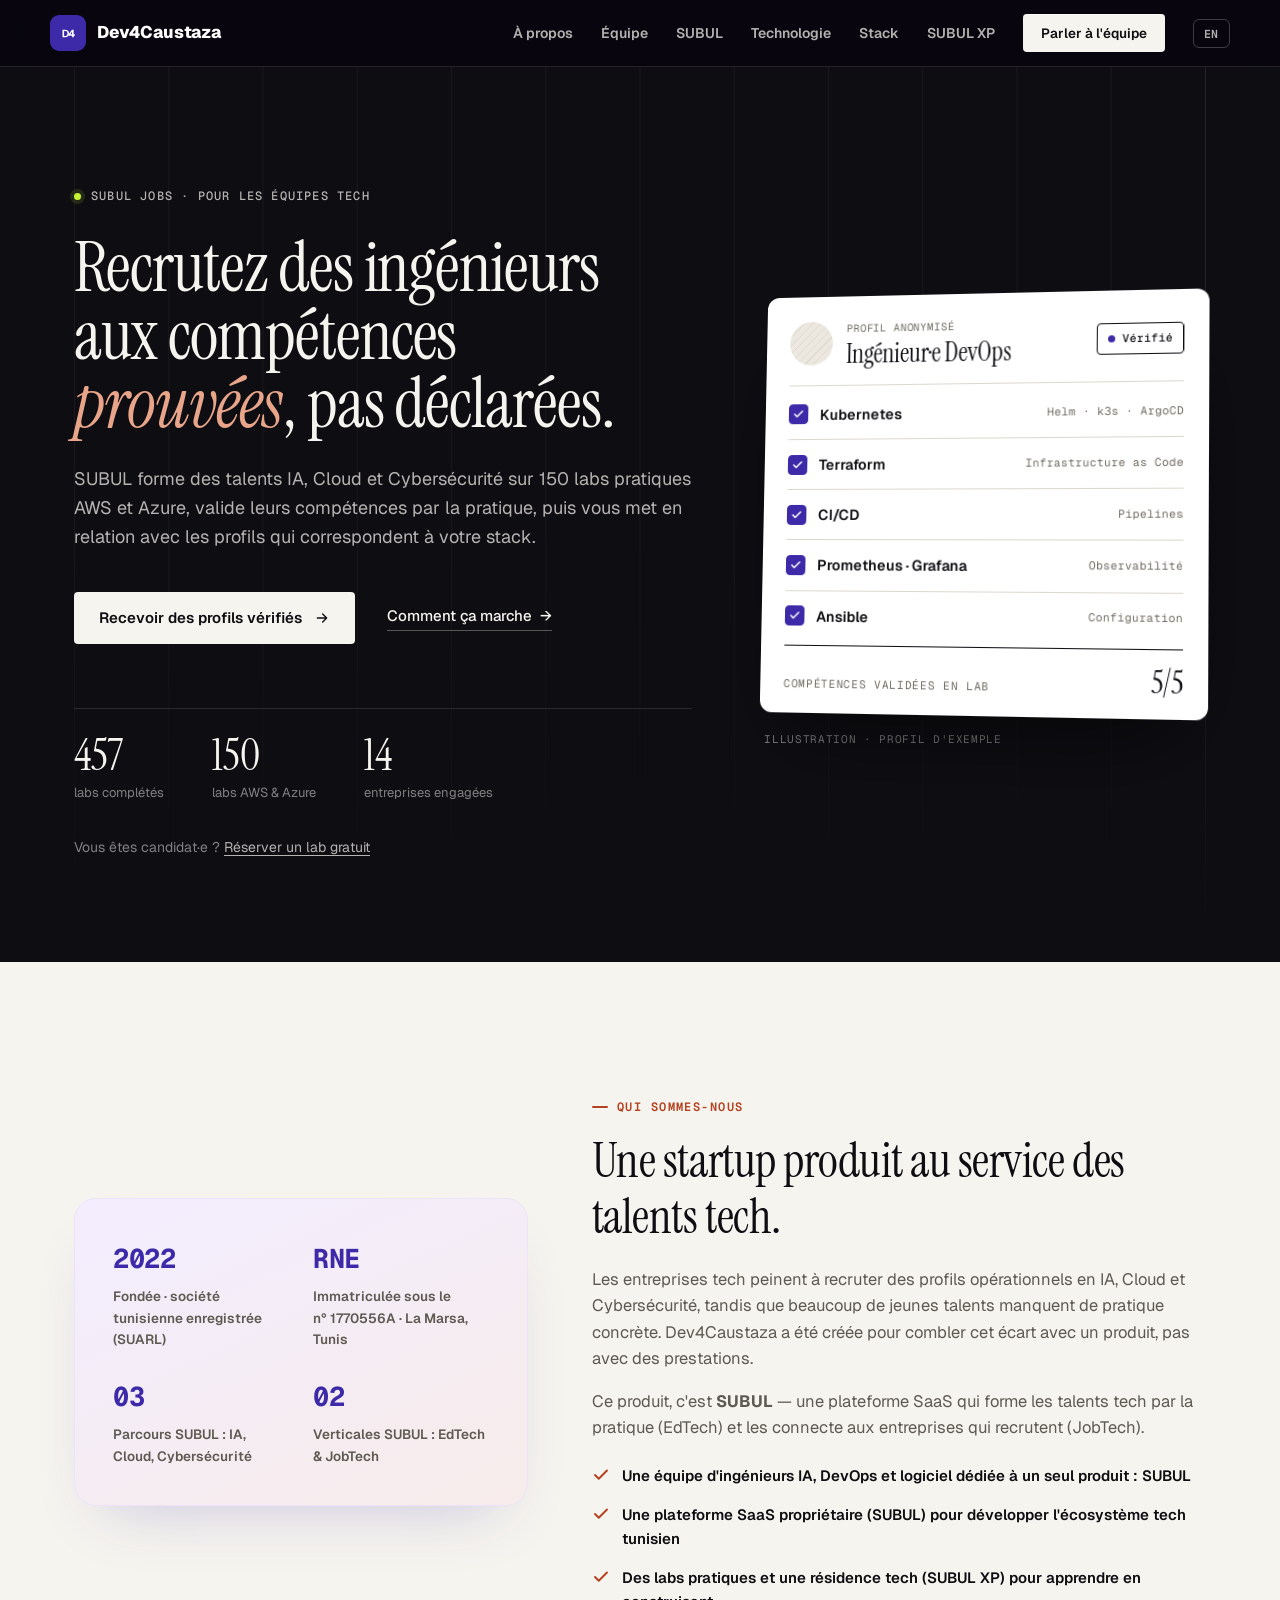
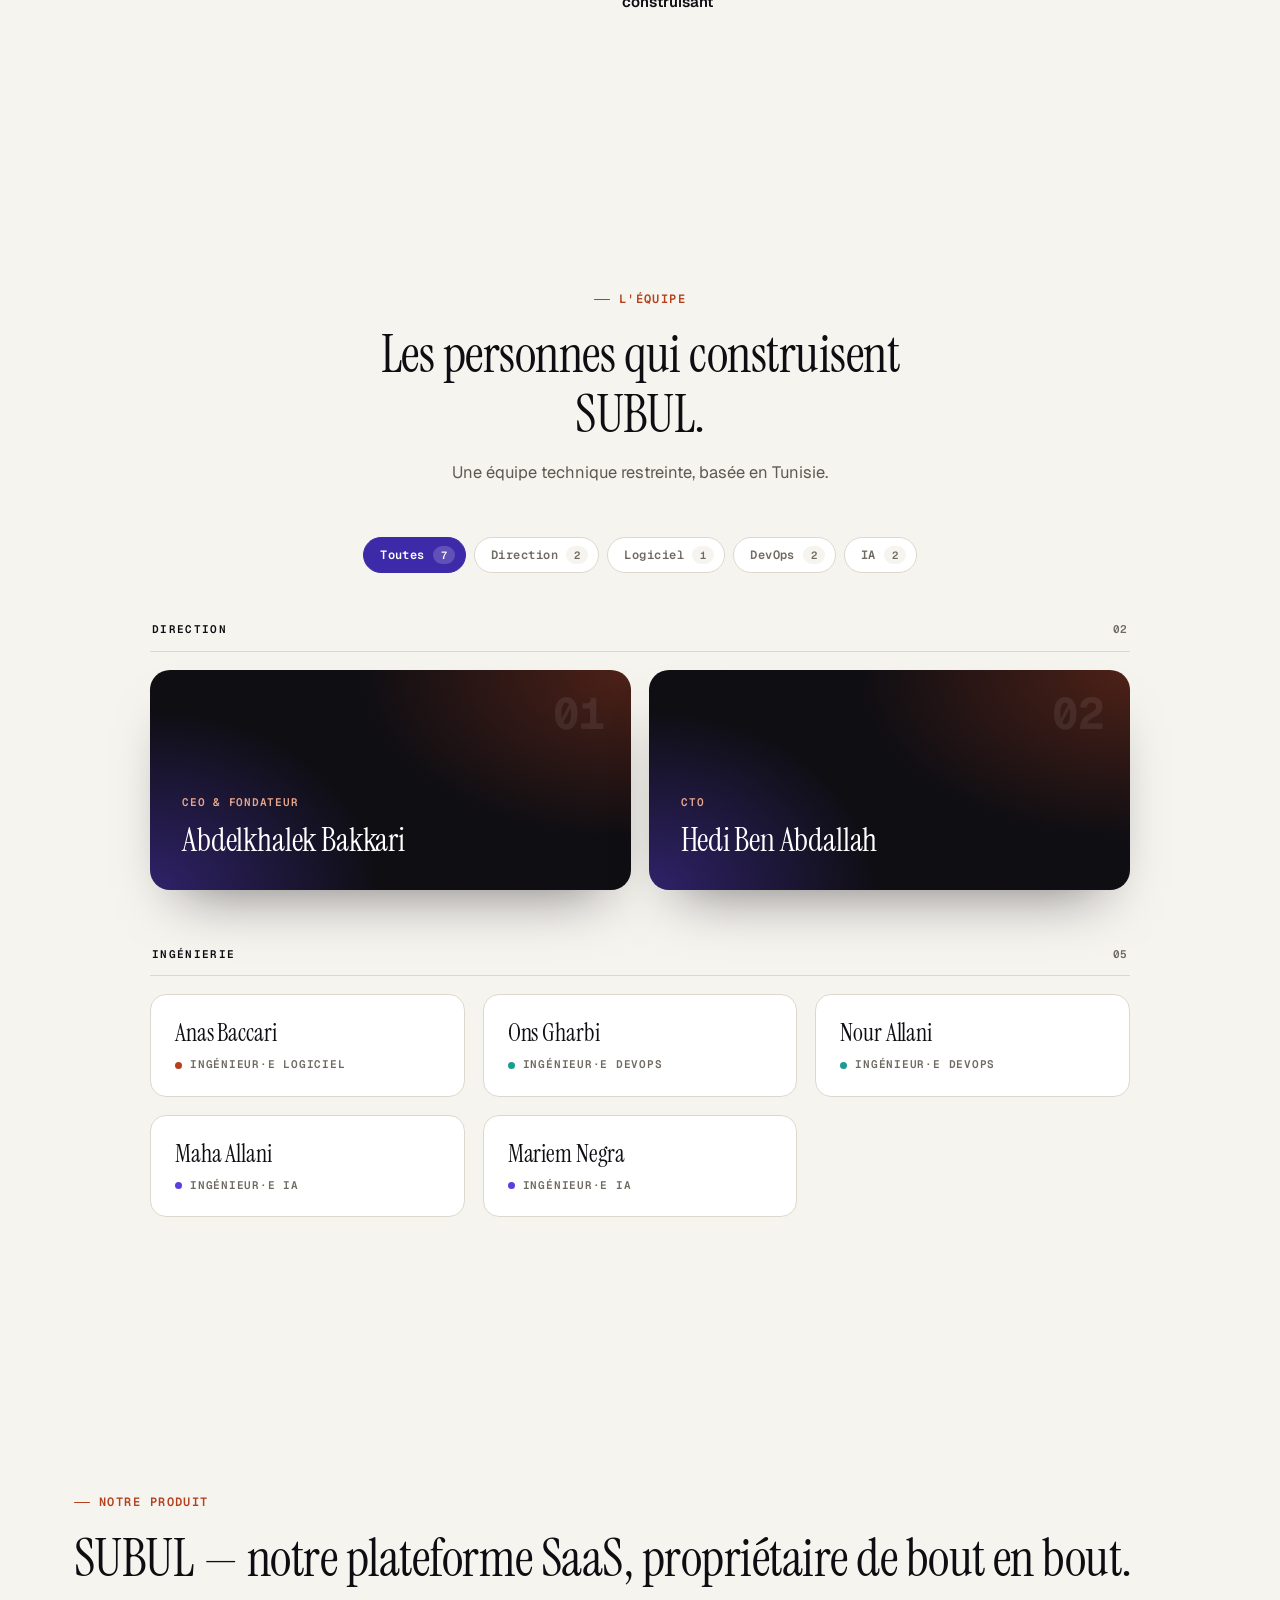
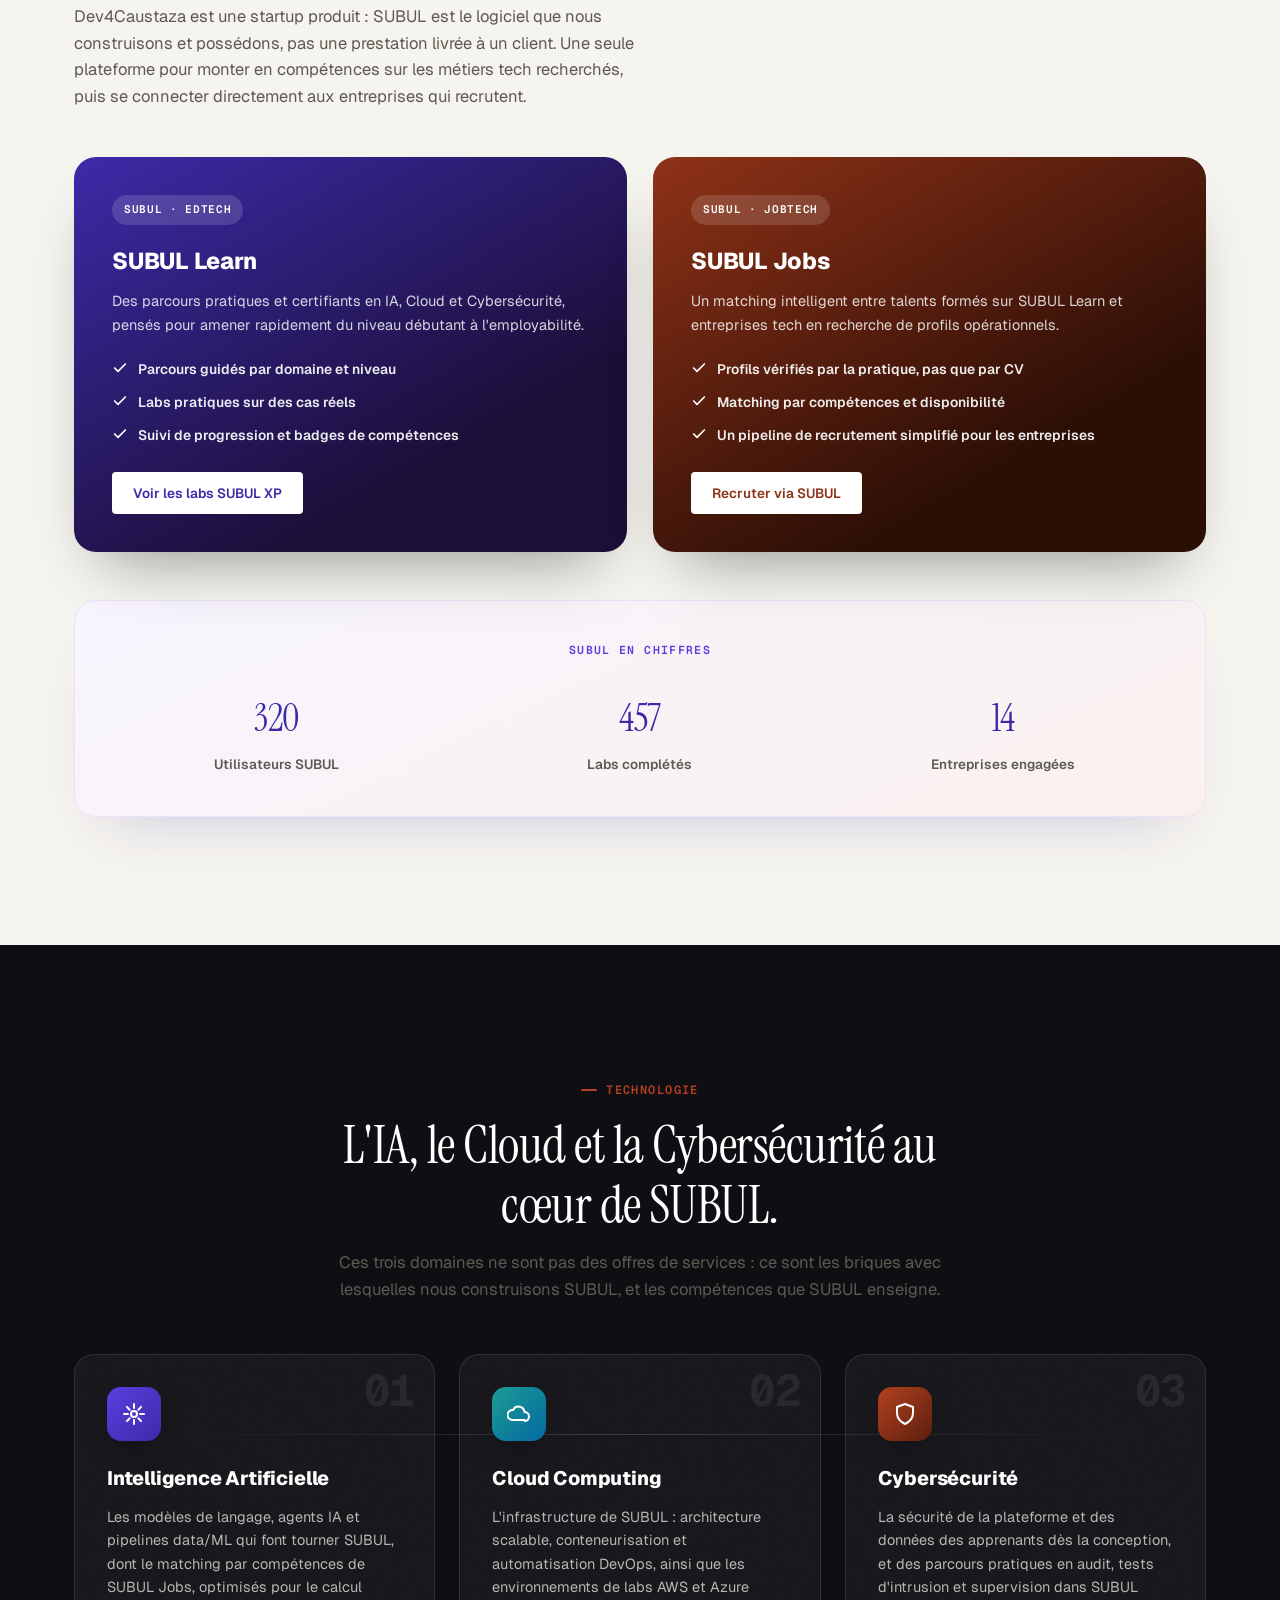
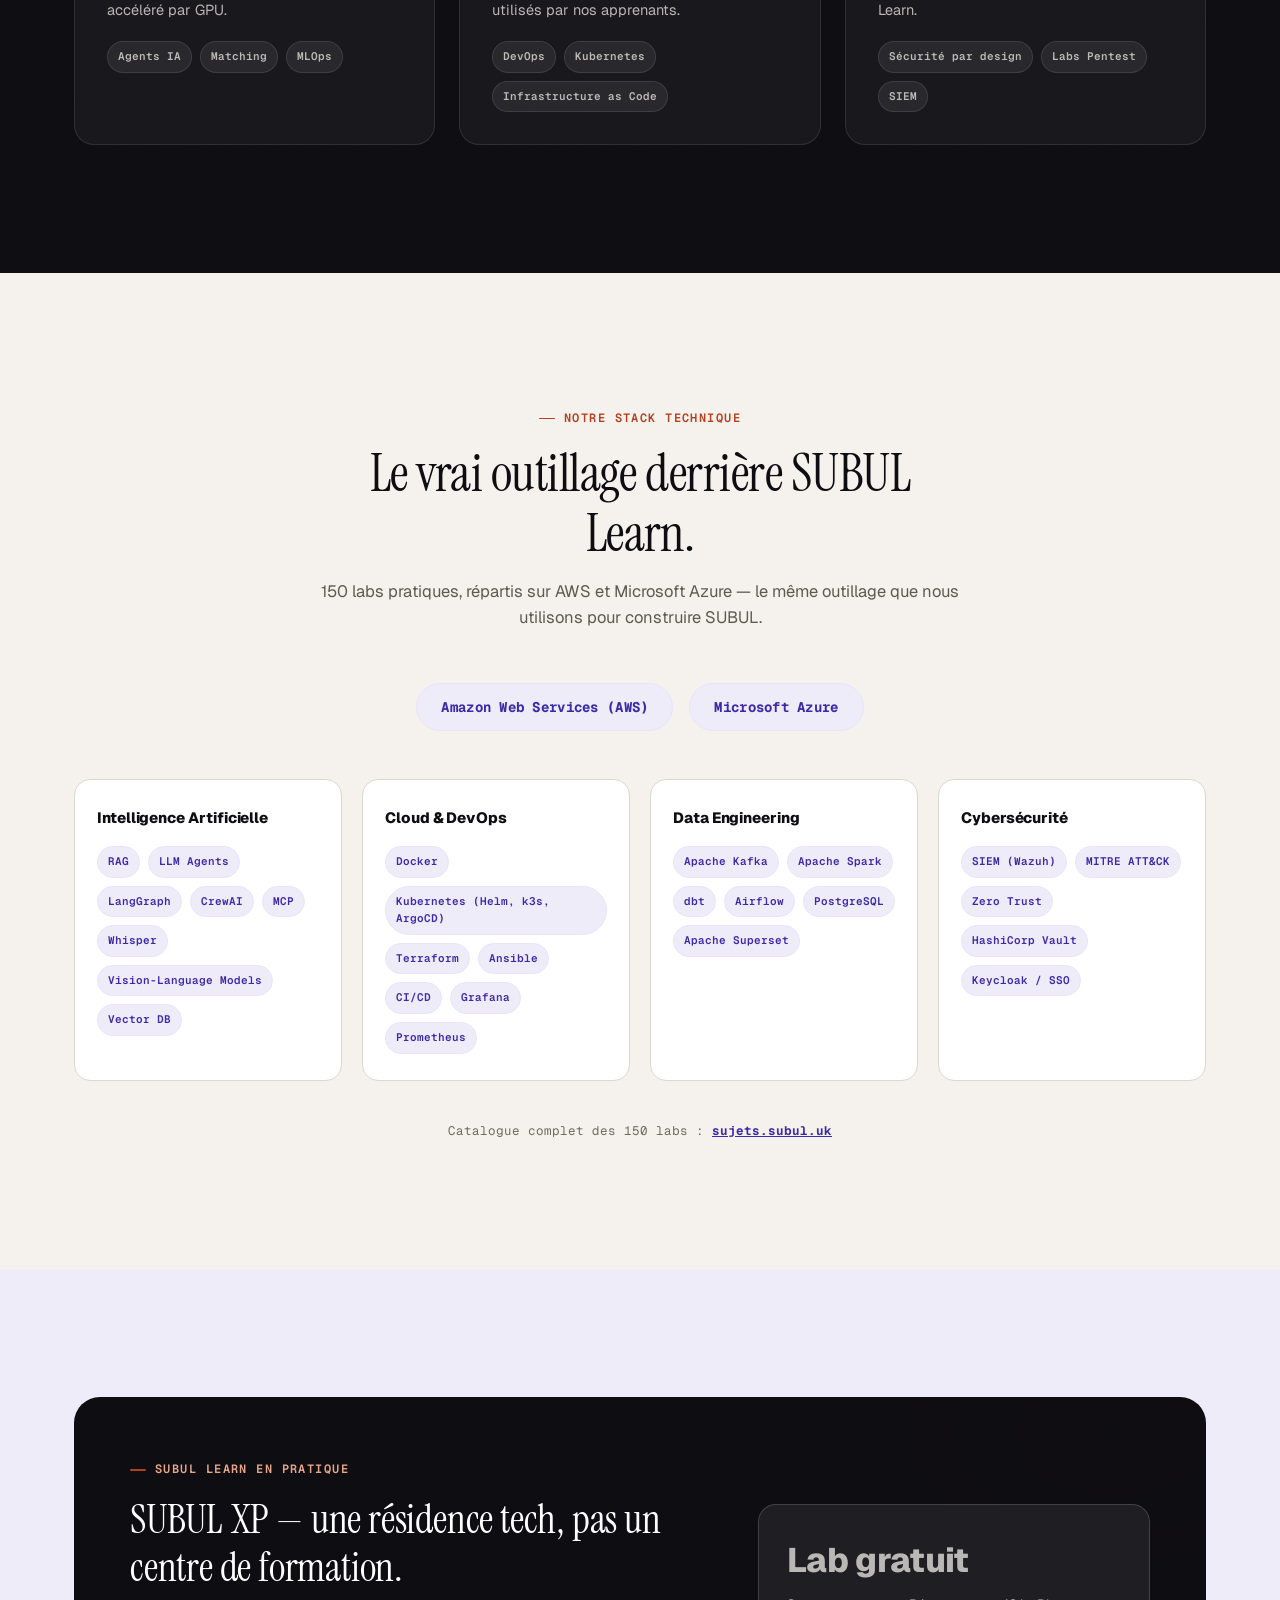
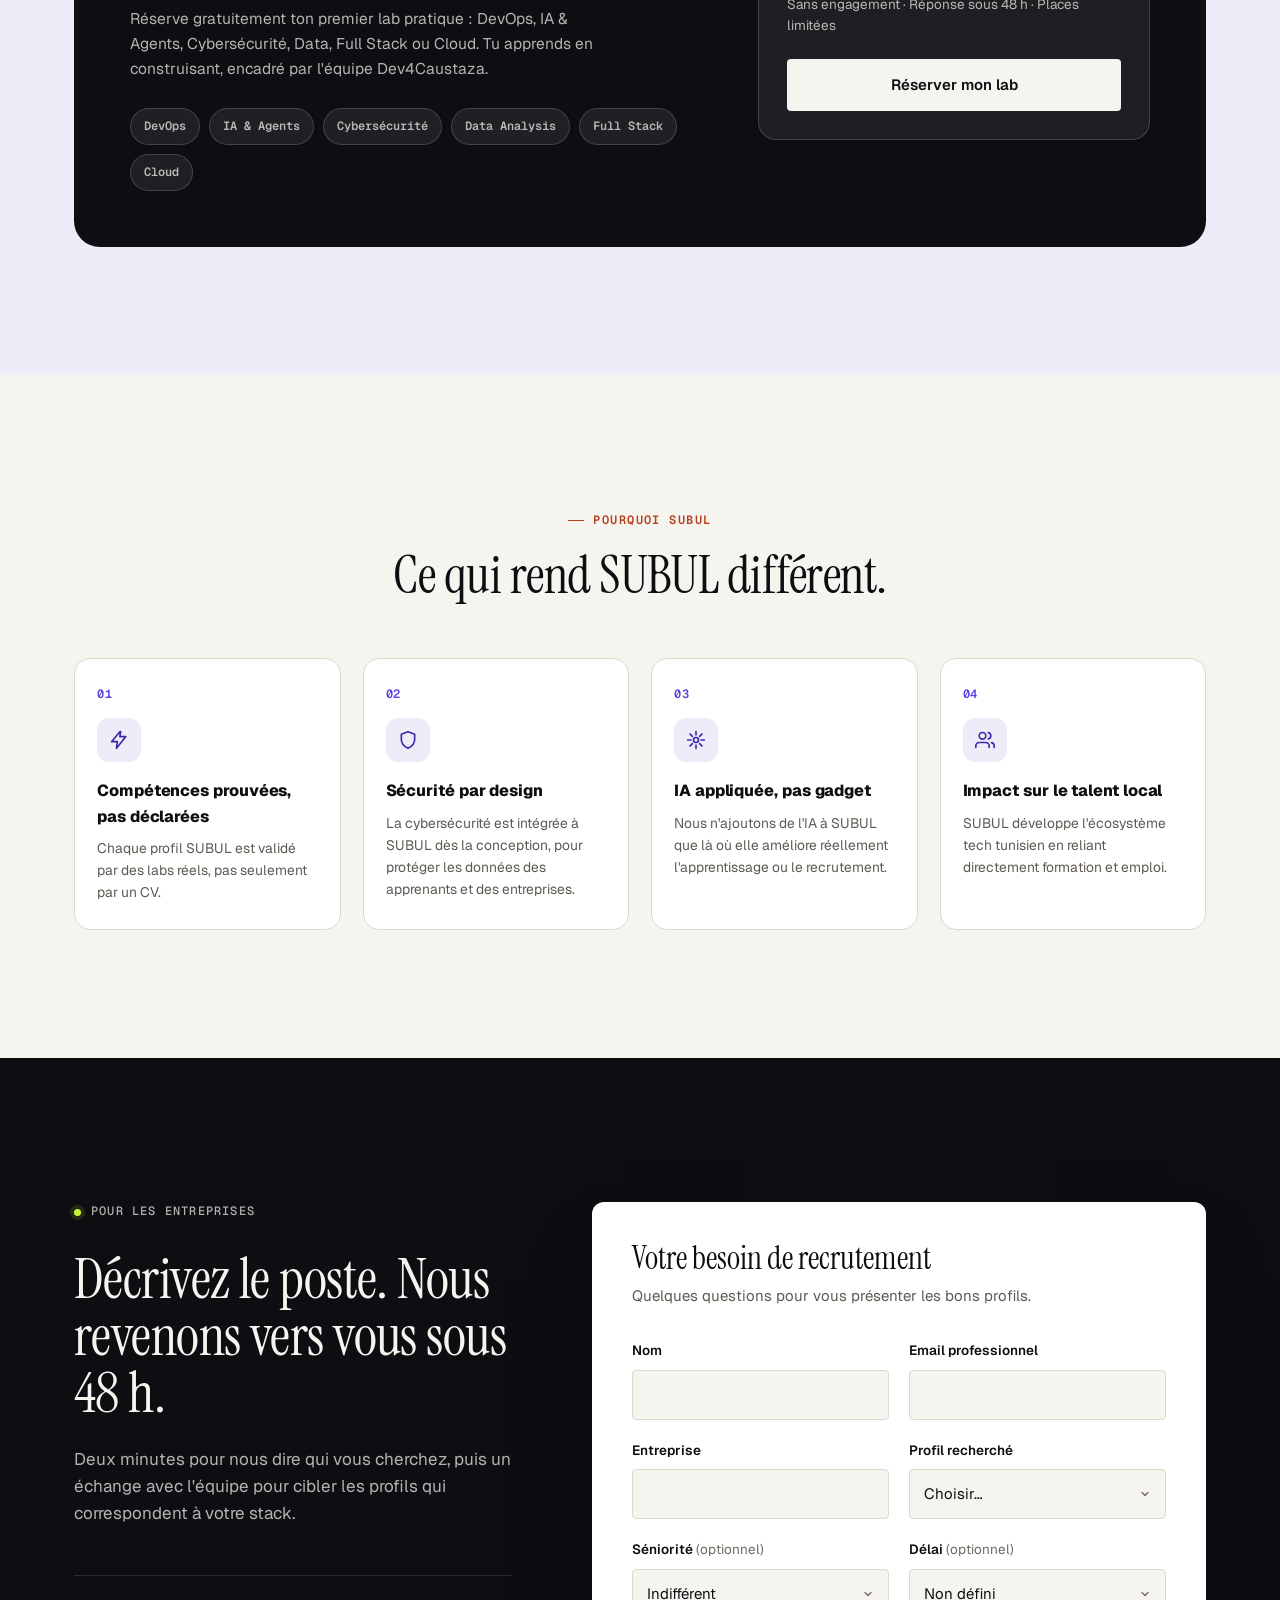
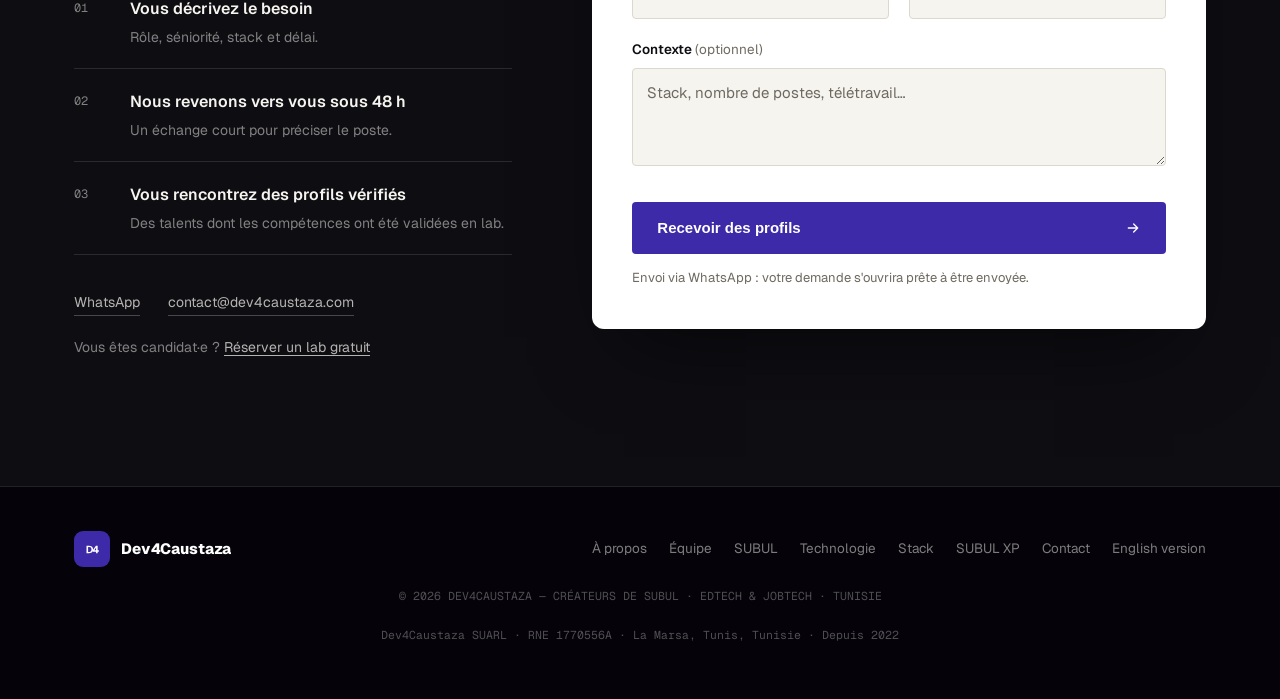
==== commit 62de19f5: "Redesign phase 1: new type and color foundation, company-first hero, qualified lead form Foundation " ====
--- a/index.html
+++ b/index.html
@@ -50,32 +50,35 @@
 </script>
 <link rel="preconnect" href="https://fonts.googleapis.com">
 <link rel="preconnect" href="https://fonts.gstatic.com" crossorigin>
-<link href="https://fonts.googleapis.com/css2?family=Plus+Jakarta+Sans:wght@400;500;600;700;800;900&family=Source+Serif+4:opsz,wght@8..60,500;8..60,600&family=IBM+Plex+Mono:wght@500;600;700&display=swap" rel="stylesheet">
+<link href="https://fonts.googleapis.com/css2?family=Geist:wght@400;500;600;700;800&family=Geist+Mono:wght@400;500;600&family=Instrument+Serif:ital@0;1&display=swap" rel="stylesheet">
 
 <style>
   :root{
-    --bg:        #0B0A0E;
-    --bg-soft:   #16141C;
-    --paper:     #FBFAF7;
+    --bg:        #0E0D12;
+    --bg-soft:   #18161E;
+    --paper:     #F6F4EF;
     --card:      #FFFFFF;
-    --title:     #171412;
-    --body:      #5C5650;
-    --label:     #8A8378;
-    --line:      #E8E4DC;
-    --line-dk:   rgba(255,255,255,.1);
+    --sunken:    #ECE8DF;
+    --title:     #0E0D12;
+    --body:      #5E5A52;
+    --label:     #6F6A61;
+    --line:      #DDD8CD;
+    --line-dk:   rgba(246,244,239,.12);
     --purple:    #5B3EE0;
     --purple-dk: #3D2AA8;
-    --purple-lt: #F0EEFB;
-    --magenta:   #9F1239;
-    --magenta-dk:#7A0E2C;
-    --magenta-lt:#FBEAEE;
+    --purple-lt: #EEECF8;
+    --clay:      #B4401E;
+    --clay-dk:   #8F3217;
+    --clay-lt:   #F6E6DF;
+    --clay-soft: #E8A58A;
     --cyan:      #1C9C93;
-    --grad:      linear-gradient(135deg, var(--magenta), var(--purple));
-    --ink-soft:  rgba(255,255,255,.68);
-    --ink-faint: rgba(255,255,255,.44);
-    --mono: "IBM Plex Mono", ui-monospace, SFMono-Regular, Menlo, monospace;
-    --sans: "Plus Jakarta Sans", system-ui, sans-serif;
-    --serif: "Source Serif 4", Georgia, serif;
+    --signal:    #C6F432;
+    --grad:      var(--purple-dk);
+    --ink-soft:  rgba(246,244,239,.72);
+    --ink-faint: rgba(246,244,239,.5);
+    --mono: "Geist Mono", ui-monospace, SFMono-Regular, Menlo, monospace;
+    --sans: "Geist", system-ui, sans-serif;
+    --serif: "Instrument Serif", Georgia, serif;
   }
 
   *{ box-sizing:border-box; }
@@ -89,6 +92,7 @@
     color:var(--title);
     line-height:1.6;
     -webkit-font-smoothing:antialiased;
+    font-synthesis-weight:none;
   }
 
   a{ color:inherit; }
@@ -111,16 +115,9 @@
     display:inline-flex; align-items:center; gap:9px;
     font-family:var(--mono);
     font-size:12px; font-weight:600; letter-spacing:.12em; text-transform:uppercase;
-    color:var(--magenta);
-  }
-  .eyebrow::before{ content:""; width:16px; height:1.5px; background:var(--magenta); border-radius:2px; }
-
-  .product-badge{
-    display:inline-flex; align-items:center; gap:9px;
-    padding:8px 16px 8px 14px; border-radius:999px; margin-bottom:16px;
-    background:rgba(28,156,147,.1); border:1px solid rgba(28,156,147,.35);
-    font-family:var(--mono); font-size:12px; font-weight:600; color:#7CE8DF; letter-spacing:.01em;
-  }
+    color:var(--clay);
+  }
+  .eyebrow::before{ content:""; width:16px; height:1.5px; background:var(--clay); border-radius:2px; }
 
   /* ---------------- REVEAL ---------------- */
   [data-reveal]{ opacity:0; transform:translateY(22px); transition:opacity .7s cubic-bezier(.16,1,.3,1), transform .7s cubic-bezier(.16,1,.3,1); }
@@ -166,15 +163,15 @@
   .nav-links a.active:not(.nav-cta):not(.lang-switch){ color:#fff; position:relative; }
   .nav-links a.active:not(.nav-cta):not(.lang-switch)::after{
     content:""; position:absolute; left:0; right:0; bottom:-6px; height:2px; border-radius:2px;
-    background:var(--grad);
+    background:var(--paper);
   }
   @media (max-width:860px){
     .nav-links a.active:not(.nav-cta):not(.lang-switch)::after{ display:none; }
-    .nav-links a.active:not(.nav-cta):not(.lang-switch){ color:var(--magenta); }
+    .nav-links a.active:not(.nav-cta):not(.lang-switch){ color:#fff; }
   }
   .nav-cta{
-    padding:11px 20px; border-radius:9px; background:#fff; color:var(--purple-dk)!important;
-    font-weight:700!important; font-size:13.5px!important;
+    padding:10px 18px; border-radius:4px; background:var(--paper); color:var(--title)!important;
+    font-weight:600!important; font-size:13.5px!important;
     box-shadow:0 1px 0 rgba(255,255,255,.4) inset;
     transition:transform .15s, box-shadow .15s;
   }
@@ -205,106 +202,113 @@
 
   /* ---------------- BUTTONS ---------------- */
   .btn{
-    display:inline-flex; align-items:center; gap:9px;
-    padding:15px 27px; border-radius:10px; font-size:15px; font-weight:700;
-    text-decoration:none; border:1.5px solid transparent; cursor:pointer;
-    transition:transform .25s cubic-bezier(.4,0,.2,1), box-shadow .25s cubic-bezier(.4,0,.2,1), border-color .15s, color .15s, background .2s;
-  }
-  .btn:active{ transform:translateY(1px) scale(.99); }
-  .btn-primary{ background:var(--grad); background-size:160% 160%; color:#fff; box-shadow:0 10px 30px -10px rgba(159,18,57,.55); }
-  .btn-primary:hover{ transform:translateY(-2px); box-shadow:0 16px 34px -10px rgba(159,18,57,.65); background-position:80% 20%; }
-  .btn-ghost{ background:rgba(255,255,255,.03); color:#fff; border-color:rgba(255,255,255,.24); }
-  .btn-ghost:hover{ border-color:#fff; background:rgba(255,255,255,.08); transform:translateY(-2px); }
-  .btn-dark{ background:var(--purple-dk); color:#fff; }
-  .btn-dark:hover{ background:var(--purple); }
-
-  /* gradient-stroke card utility */
-  .stroke-card{
-    background:
-      linear-gradient(var(--bg-soft), var(--bg-soft)) padding-box,
-      linear-gradient(155deg, rgba(255,255,255,.28), rgba(255,255,255,.04) 60%) border-box;
-    border:1px solid transparent;
-  }
+    display:inline-flex; align-items:center; gap:12px;
+    padding:16px 24px; border-radius:4px; font-size:15px; font-weight:600; line-height:1.2;
+    text-decoration:none; border:1px solid transparent; cursor:pointer;
+    transition:background .24s cubic-bezier(.2,.7,.2,1), border-color .24s, color .24s, transform .16s;
+  }
+  .btn:active{ transform:translateY(1px); }
+  .btn:focus-visible{ outline:2px solid var(--purple); outline-offset:3px; }
+  .btn[disabled]{ opacity:.6; cursor:progress; }
+  .btn-primary{ background:var(--purple-dk); color:#fff; }
+  .btn-primary:hover{ background:#2F2085; }
+  .btn-light{ background:var(--paper); color:var(--title); }
+  .btn-light:hover{ background:#fff; }
+  .btn-block{ width:100%; justify-content:space-between; }
+  .btn-arrow{ flex:none; transition:transform .24s cubic-bezier(.2,.7,.2,1); }
+  .btn:hover .btn-arrow{ transform:translateX(4px); }
+  .btn-swap .swap{ display:grid; overflow:hidden; }
+  .btn-swap .swap > span{ grid-area:1 / 1; transition:transform .24s cubic-bezier(.2,.7,.2,1); }
+  .btn-swap .swap > span + span{ transform:translateY(115%); }
+  .btn-swap:hover .swap > span:first-child{ transform:translateY(-115%); }
+  .btn-swap:hover .swap > span + span{ transform:none; }
+  .text-link{
+    display:inline-flex; align-items:baseline; gap:8px;
+    color:var(--paper); font-size:15px; font-weight:500; text-decoration:none;
+    border-bottom:1px solid rgba(246,244,239,.32); padding-bottom:2px; transition:border-color .24s;
+  }
+  .text-link:hover{ border-color:currentColor; }
 
   /* ---------------- HERO ---------------- */
-  .hero{
-    padding:120px 0 108px;
-    background:var(--bg);
-    color:#fff;
-    overflow:hidden;
-  }
-  .hero-bg{
-    position:absolute; inset:0; z-index:0; pointer-events:none;
-    background:
-      radial-gradient(760px 460px at 88% -8%, rgba(159,18,57,.18), transparent 60%),
-      radial-gradient(620px 520px at -8% 14%, rgba(91,62,224,.24), transparent 55%),
-      radial-gradient(500px 400px at 60% 90%, rgba(28,156,147,.08), transparent 60%);
-    animation:meshFloat 22s ease-in-out infinite alternate;
-  }
-  @keyframes meshFloat{
-    0%{ transform:translate(0,0) scale(1); }
-    100%{ transform:translate(-1%,1%) scale(1.02); }
-  }
-  .hero-grid-lines{
-    position:absolute; inset:0; z-index:0; pointer-events:none; opacity:.2;
-    background-image:
-      linear-gradient(rgba(255,255,255,.05) 1px, transparent 1px),
-      linear-gradient(90deg, rgba(255,255,255,.05) 1px, transparent 1px);
-    background-size:64px 64px;
-    mask-image:radial-gradient(650px 500px at 30% 20%, #000, transparent 75%);
-  }
-  @media (prefers-reduced-motion:reduce){ .hero-bg{ animation:none; } }
+  .kicker{
+    display:flex; align-items:center; gap:10px; margin:0 0 28px;
+    font-family:var(--mono); font-size:12px; font-weight:500; letter-spacing:.1em; text-transform:uppercase; color:var(--ink-soft);
+  }
+  .kicker-dot{ flex:none; width:7px; height:7px; border-radius:50%; background:var(--signal); box-shadow:0 0 0 4px rgba(198,244,50,.12); }
+  .hero{ padding:120px 0 104px; background:var(--bg); color:var(--paper); overflow:hidden; }
+  .hero-cols{
+    position:absolute; top:0; bottom:0; left:50%; transform:translateX(-50%);
+    width:calc(min(1180px, 100%) - 48px); pointer-events:none;
+    background:linear-gradient(90deg, rgba(246,244,239,.05) 1px, transparent 1px) 0 0 / calc(100% / 12) 100%;
+    border-right:1px solid rgba(246,244,239,.05);
+    -webkit-mask-image:linear-gradient(#000 50%, transparent); mask-image:linear-gradient(#000 50%, transparent);
+  }
   .hero .container{ position:relative; z-index:1; }
-  .hero-grid{ display:grid; grid-template-columns:1.15fr .85fr; gap:56px; align-items:center; }
+  .hero-grid{ display:grid; grid-template-columns:7fr 5fr; gap:72px; align-items:center; }
   .hero-grid > *{ min-width:0; }
-  @media (max-width:900px){ .hero-grid{ grid-template-columns:1fr; } }
-
+  @media (max-width:960px){ .hero-grid{ grid-template-columns:1fr; gap:64px; } }
   .hero h1{
-    font-family:var(--serif); font-size:clamp(36px,5.2vw,58px);
-    font-weight:500; letter-spacing:-.015em; line-height:1.12;
-    margin:22px 0 24px;
-  }
-  .hero h1 em{ font-style:italic; font-weight:500; color:#E8AEBD; }
-  .hero p.lead{ font-size:17.5px; color:var(--ink-soft); max-width:540px; margin:0 0 34px; }
-
-  .hero-actions{ display:flex; flex-wrap:wrap; gap:14px; }
-
-  .hero-pillars{ display:flex; gap:10px; margin-top:42px; flex-wrap:wrap; }
-  .pillar-chip{
-    display:flex; align-items:center; gap:8px;
-    padding:9px 15px; border-radius:999px; font-family:var(--mono); font-size:12.5px; font-weight:600;
-    background:rgba(255,255,255,.05); border:1px solid rgba(255,255,255,.14); color:var(--ink-soft);
-  }
-  .pillar-chip svg{ width:14px; height:14px; }
-
-  .hero-card{
-    border-radius:20px; padding:26px;
-    backdrop-filter:blur(10px);
-    box-shadow:0 30px 60px -24px rgba(0,0,0,.55);
-    overflow-x:auto;
-  }
-  .hero-card-head{ display:flex; align-items:center; justify-content:space-between; margin-bottom:20px; }
-  .hero-card-dots{ display:flex; gap:6px; }
-  .hero-card-head .dot{ width:10px; height:10px; border-radius:50%; }
-  .hero-card-head .dot:nth-child(1){ background:#FF6B6B; }
-  .hero-card-head .dot:nth-child(2){ background:#FFD166; }
-  .hero-card-head .dot:nth-child(3){ background:#6FBFB6; }
-  .hero-card-tag{ font-family:var(--mono); font-size:10.5px; font-weight:600; letter-spacing:.08em; color:var(--ink-faint); }
-  .code-line{ font-family:var(--mono); font-size:13.2px; color:var(--ink-soft); margin:0 0 10px; white-space:pre; }
-  .code-line b{ color:#FF8FC0; font-weight:600; }
-  .code-line i{ color:#B7ADDE; font-style:normal; }
-  .code-line s{ color:#6FBFB6; text-decoration:none; }
-  .hero-card-foot{
-    margin-top:18px; padding-top:16px; border-top:1px solid rgba(255,255,255,.1);
-    display:flex; align-items:center; gap:8px; font-family:var(--mono); font-size:11.5px; color:var(--ink-faint);
-  }
-  .pulse-dot{ width:7px; height:7px; border-radius:50%; background:#6FBFB6; box-shadow:0 0 0 0 rgba(124,224,198,.6); animation:pulse 2s infinite; }
-  @keyframes pulse{ 0%{ box-shadow:0 0 0 0 rgba(124,224,198,.55);} 70%{ box-shadow:0 0 0 8px rgba(124,224,198,0);} 100%{ box-shadow:0 0 0 0 rgba(124,224,198,0);} }
-  @media (prefers-reduced-motion:reduce){ .pulse-dot{ animation:none; } }
+    font-family:var(--serif); font-weight:400; font-size:clamp(46px,5.4vw,78px);
+    line-height:.98; letter-spacing:-.015em; margin:0 0 28px; text-wrap:balance;
+  }
+  .hero h1 em{ font-style:italic; color:var(--clay-soft); }
+  .hero .lead{ font-size:18px; line-height:1.6; color:var(--ink-soft); max-width:52ch; margin:0 0 40px; }
+  .hero-actions{ display:flex; flex-wrap:wrap; align-items:center; gap:20px 32px; }
+  .hero-proof{
+    list-style:none; margin:64px 0 0; padding:24px 0 0; border-top:1px solid var(--line-dk);
+    display:flex; flex-wrap:wrap; gap:24px 48px;
+  }
+  .hero-proof li{ display:flex; flex-direction:column; gap:6px; font-size:13px; color:var(--ink-faint); }
+  .hero-proof strong{ font-family:var(--serif); font-weight:400; font-size:44px; line-height:1; color:var(--paper); font-variant-numeric:tabular-nums; }
+  .hero-alt{ margin:32px 0 0; font-size:14px; color:var(--ink-faint); }
+  .hero-alt a{ color:var(--ink-soft); text-underline-offset:3px; }
+  .hero-alt a:hover{ color:var(--paper); }
+
+  .hero-visual{ perspective:1800px; }
+  .hero-caption{ margin:20px 0 0; font-family:var(--mono); font-size:11px; letter-spacing:.06em; text-transform:uppercase; color:var(--ink-faint); }
+  .profile-card{
+    background:var(--card); color:var(--title); border-radius:12px; padding:24px 24px 20px;
+    box-shadow:0 40px 80px -28px rgba(0,0,0,.7);
+    transform:rotateY(-10deg) rotateX(4deg); transform-origin:0 50%;
+  }
+  @media (max-width:960px){ .hero-visual{ max-width:460px; } .profile-card{ transform:none; } }
+  .profile-head{ display:grid; grid-template-columns:auto 1fr auto; gap:14px; align-items:center; padding-bottom:18px; border-bottom:1px solid var(--line); }
+  .profile-avatar{ width:44px; height:44px; border-radius:50%; background:repeating-linear-gradient(135deg, var(--sunken) 0 5px, var(--line) 5px 6px); }
+  .profile-kicker{ margin:0; font-family:var(--mono); font-size:10.5px; letter-spacing:.08em; text-transform:uppercase; color:var(--label); }
+  .profile-role{ margin:4px 0 0; font-family:var(--serif); font-size:26px; line-height:1; }
+  .profile-status{
+    display:inline-flex; align-items:center; gap:7px; padding:6px 10px; border-radius:4px; border:1px solid var(--line);
+    font-family:var(--mono); font-size:11px; font-weight:500; color:var(--label); white-space:nowrap;
+    transition:color .24s, border-color .24s;
+  }
+  .profile-status .dot{ width:7px; height:7px; border-radius:50%; background:var(--line); transition:background .24s; }
+  .profile-status.is-done{ color:var(--title); border-color:var(--title); }
+  .profile-status.is-done .dot{ background:var(--purple-dk); }
+  .profile-checks{ list-style:none; margin:0; padding:4px 0; }
+  .profile-checks li{
+    display:grid; grid-template-columns:20px 1fr auto; gap:12px; align-items:center;
+    padding:13px 0; border-bottom:1px solid var(--line); font-size:14.5px;
+  }
+  .profile-checks li:last-child{ border-bottom:0; }
+  .profile-check{
+    width:20px; height:20px; border-radius:4px; border:1px solid var(--line); display:grid; place-items:center;
+    transition:background .24s, border-color .24s;
+  }
+  .profile-check svg{ opacity:0; transform:scale(.5); transition:opacity .24s, transform .24s cubic-bezier(.2,.7,.2,1); }
+  .profile-checks li.is-done .profile-check{ background:var(--purple-dk); border-color:var(--purple-dk); }
+  .profile-checks li.is-done .profile-check svg{ opacity:1; transform:none; }
+  .profile-skill{ font-weight:600; }
+  .profile-meta{ font-family:var(--mono); font-size:11px; color:var(--label); text-align:right; }
+  .profile-foot{
+    display:flex; justify-content:space-between; align-items:baseline; gap:16px; padding-top:16px; border-top:1px solid var(--title);
+    font-family:var(--mono); font-size:11px; letter-spacing:.06em; text-transform:uppercase; color:var(--label);
+  }
+  .profile-tally{ font-family:var(--serif); font-size:30px; line-height:1; letter-spacing:0; color:var(--title); font-variant-numeric:tabular-nums; }
+  @media (max-width:420px){ .profile-meta{ display:none; } .profile-checks li{ grid-template-columns:20px 1fr; } }
 
   /* ---------------- SECTION HEADERS ---------------- */
   .sec-head{ max-width:640px; margin:0 auto 52px; text-align:center; }
-  .sec-head h2{ font-family:var(--serif); font-size:clamp(27px,3.5vw,38px); font-weight:500; letter-spacing:-.01em; line-height:1.15; margin:16px 0 14px; }
+  .sec-head h2{ font-family:var(--serif); font-size:clamp(34px,4.2vw,52px); font-weight:500; letter-spacing:-.01em; line-height:1.15; margin:16px 0 14px; }
   .sec-head p{ color:var(--body); font-size:16.5px; margin:0; }
   section.on-dark .sec-head h2{ color:#fff; }
   section.on-dark .sec-head p{ color:var(--ink-soft); }
@@ -313,14 +317,14 @@
   .about{ padding:128px 0; background:var(--paper); }
   .about-grid{ display:grid; grid-template-columns:.85fr 1.15fr; gap:64px; align-items:center; }
   @media (max-width:860px){ .about-grid{ grid-template-columns:1fr; } }
-  .about-copy h2{ font-family:var(--serif); font-size:clamp(27px,3.4vw,36px); font-weight:500; letter-spacing:-.01em; line-height:1.18; margin:16px 0 20px; }
+  .about-copy h2{ font-family:var(--serif); font-size:clamp(34px,3.8vw,48px); font-weight:500; letter-spacing:-.01em; line-height:1.18; margin:16px 0 20px; }
   .about-copy p{ color:var(--body); font-size:16.5px; margin:0 0 16px; }
   .about-list{ list-style:none; margin:24px 0 0; padding:0; display:grid; gap:15px; }
   .about-list li{ display:flex; gap:12px; font-size:15px; color:var(--title); font-weight:600; }
   .about-list svg{ flex:none; margin-top:2px; }
 
   .about-panel{
-    background:linear-gradient(155deg,#F3EDFF,#FBEAF3 130%);
+    background:linear-gradient(155deg,#F3EDFF,#F8ECE4 130%);
     border:1px solid #ECE3FB;
     border-radius:22px; padding:38px;
     display:grid; gap:24px;
@@ -369,26 +373,26 @@
   @media (hover:hover){
     .team-card:hover{ transform:translateY(-4px); border-color:#DED2FA; box-shadow:0 20px 40px -24px rgba(61,42,168,.25); }
   }
-  .team-name{ font-family:var(--serif); font-size:21px; font-weight:600; line-height:1.2; color:var(--title); letter-spacing:-.005em; }
+  .team-name{ font-family:var(--serif); font-size:24px; font-weight:600; line-height:1.2; color:var(--title); letter-spacing:-.005em; }
   .team-role{
     display:flex; align-items:center; gap:8px;
     font-family:var(--mono); font-size:11px; font-weight:600; letter-spacing:.07em; text-transform:uppercase; color:var(--label);
   }
   .team-role::before{ content:""; flex:none; width:7px; height:7px; border-radius:50%; background:var(--dept); }
-  .team-card[data-dept="software"]{ --dept:var(--magenta); }
+  .team-card[data-dept="software"]{ --dept:var(--clay); }
   .team-card[data-dept="devops"]{ --dept:var(--cyan); }
   .team-card[data-dept="ai"]{ --dept:var(--purple); }
   .team-card-lead{
     min-height:220px; justify-content:flex-end; gap:10px;
     padding:30px 32px; border-radius:20px; border:0; overflow:hidden;
     background:
-      radial-gradient(420px 260px at 100% 0%, rgba(159,18,57,.38), transparent 65%),
+      radial-gradient(420px 260px at 100% 0%, rgba(180,64,30,.38), transparent 65%),
       radial-gradient(380px 300px at 0% 100%, rgba(91,62,224,.42), transparent 60%),
       var(--bg);
     box-shadow:0 30px 60px -30px rgba(11,10,14,.55);
   }
   .team-card-lead .team-name{ font-size:32px; font-weight:500; color:#fff; }
-  .team-card-lead .team-role{ color:#E8AEBD; }
+  .team-card-lead .team-role{ color:#E8A58A; }
   .team-card-lead .team-role::before{ display:none; }
   .team-card-index{
     position:absolute; top:22px; right:26px;
@@ -408,7 +412,7 @@
     .team-board{ gap:40px; }
     .team-grid{ gap:10px; }
     .team-card{ padding:18px 16px; gap:6px; }
-    .team-name{ font-size:18px; }
+    .team-name{ font-size:21px; }
     .team-role{ font-size:10px; letter-spacing:.05em; }
     .team-card-lead{ min-height:170px; padding:24px; }
     .team-card-lead .team-name{ font-size:26px; }
@@ -442,7 +446,7 @@
   }
   .service-card:nth-child(1) .service-icon{ background:linear-gradient(135deg,#5B3EE0,#3D2AA8); }
   .service-card:nth-child(2) .service-icon{ background:linear-gradient(135deg,#1C9C93,#0369A1); }
-  .service-card:nth-child(3) .service-icon{ background:linear-gradient(135deg,#9F1239,#5C0E28); }
+  .service-card:nth-child(3) .service-icon{ background:linear-gradient(135deg,#B4401E,#5A1F0E); }
   .service-card h3{ font-size:19.5px; font-weight:800; margin:0 0 11px; letter-spacing:-.01em; }
   .service-card p{ color:var(--ink-soft); font-size:14.5px; margin:0 0 20px; }
   .service-tags{ display:flex; flex-wrap:wrap; gap:8px; }
@@ -475,7 +479,7 @@
   .subul{ padding:128px 0; background:var(--paper); }
   .subul-head{ display:grid; grid-template-columns:1fr auto; gap:24px; align-items:end; margin-bottom:48px; }
   @media (max-width:700px){ .subul-head{ grid-template-columns:1fr; } }
-  .subul-head h2{ font-family:var(--serif); font-size:clamp(27px,3.5vw,36px); font-weight:500; letter-spacing:-.01em; line-height:1.18; margin:16px 0 14px; }
+  .subul-head h2{ font-family:var(--serif); font-size:clamp(34px,4.2vw,52px); font-weight:500; letter-spacing:-.01em; line-height:1.18; margin:16px 0 14px; }
   .subul-head p{ color:var(--body); font-size:16.5px; max-width:560px; margin:0; }
 
   .subul-grid{ display:grid; grid-template-columns:1fr 1fr; gap:26px; }
@@ -491,7 +495,7 @@
     mask-image:radial-gradient(340px 260px at 100% 0%, #000, transparent 70%);
   }
   .subul-card.learn{ background:linear-gradient(150deg,#3D2AA8,#1B0F38 72%); }
-  .subul-card.jobs{ background:linear-gradient(150deg,#7A0E2C,#2E0616 72%); }
+  .subul-card.jobs{ background:linear-gradient(150deg,#8F3217,#2B0E06 72%); }
   .subul-card > *{ position:relative; z-index:1; }
   .subul-card .tag{
     display:inline-block; font-family:var(--mono); font-size:11px; font-weight:600; letter-spacing:.06em; text-transform:uppercase;
@@ -504,11 +508,11 @@
   .subul-card li svg{ flex:none; margin-top:2px; }
   .subul-card a.btn{ padding:12px 20px; font-size:13.5px; }
   .subul-card.learn a.btn{ background:#fff; color:var(--purple-dk); box-shadow:none; }
-  .subul-card.jobs a.btn{ background:#fff; color:#7A0E2C; box-shadow:none; }
+  .subul-card.jobs a.btn{ background:#fff; color:#8F3217; box-shadow:none; }
 
   .traction{
     margin-top:48px; padding:40px 32px; border-radius:22px;
-    background:linear-gradient(155deg,#F8F5FF,#FDF1F7 130%); border:1px solid #ECE3FB;
+    background:linear-gradient(155deg,#F8F5FF,#FBF0E9 130%); border:1px solid #ECE3FB;
     box-shadow:0 30px 60px -34px rgba(61,42,168,.25);
   }
   .traction-label{
@@ -532,11 +536,11 @@
   }
   .xp-inner::before{
     content:""; position:absolute; inset:0;
-    background:radial-gradient(520px 320px at 92% 8%, rgba(159,18,57,.35), transparent 60%);
+    background:radial-gradient(520px 320px at 92% 8%, rgba(180,64,30,.35), transparent 60%);
   }
   @media (max-width:860px){ .xp-inner{ grid-template-columns:1fr; padding:38px 26px; } }
   .xp-inner > *{ position:relative; z-index:1; }
-  .xp-inner h2{ font-family:var(--serif); font-size:clamp(24px,3vw,29px); font-weight:500; margin:16px 0 16px; letter-spacing:-.005em; line-height:1.2; }
+  .xp-inner h2{ font-family:var(--serif); font-size:clamp(30px,3.4vw,40px); font-weight:500; margin:16px 0 16px; letter-spacing:-.005em; line-height:1.2; }
   .xp-inner p{ color:var(--ink-soft); font-size:15.5px; margin:0 0 26px; max-width:480px; }
   .xp-domains{ display:flex; flex-wrap:wrap; gap:9px; }
   .xp-domains span{
@@ -565,36 +569,54 @@
   .why-card p{ font-size:13.8px; color:var(--body); margin:0; }
 
   /* ---------------- CONTACT ---------------- */
-  .contact{ padding:128px 0 118px; background:var(--bg); color:#fff; }
-  .contact-grid{ display:grid; grid-template-columns:1fr 1fr; gap:44px; }
-  @media (max-width:800px){ .contact-grid{ grid-template-columns:1fr; } }
-  .contact-copy h2{ font-family:var(--serif); font-size:clamp(27px,3.5vw,36px); font-weight:500; letter-spacing:-.01em; line-height:1.18; margin:16px 0 18px; }
-  .contact-copy p{ color:var(--ink-soft); font-size:16.5px; margin:0 0 30px; max-width:440px; }
-  .contact-info{ display:grid; gap:16px; }
-  .contact-info a{
-    display:flex; align-items:center; gap:14px; text-decoration:none;
-    padding:17px 19px; border-radius:13px; background:rgba(255,255,255,.05); border:1px solid rgba(255,255,255,.12);
-    color:#fff; font-weight:700; font-size:14.5px; transition:background .15s, border-color .15s, transform .15s;
-  }
-  .contact-info a:hover{ background:rgba(255,255,255,.09); border-color:rgba(255,255,255,.3); transform:translateX(4px); }
-  .contact-info a span.sub{ display:block; font-weight:500; font-size:12.5px; color:var(--ink-faint); margin-top:2px; }
-  .contact-info svg{ flex:none; }
-
-  .contact-panel{
-    border-radius:22px; padding:34px;
-  }
-  .contact-panel h3{ font-size:17px; font-weight:800; margin:0 0 6px; }
-  .contact-panel p{ font-size:13.8px; color:var(--ink-soft); margin:0 0 24px; }
-  .cf-field{ margin-bottom:17px; }
-  .cf-field label{ display:block; font-family:var(--mono); font-size:11px; font-weight:600; letter-spacing:.06em; text-transform:uppercase; color:var(--ink-faint); margin-bottom:9px; }
-  .cf-field input, .cf-field textarea{
-    width:100%; padding:13px 14px; font-family:inherit; font-size:14.5px; color:#fff;
-    background:rgba(255,255,255,.06); border:1.5px solid rgba(255,255,255,.16); border-radius:10px; resize:vertical;
-    transition:border-color .15s, background .15s;
-  }
-  .cf-field input::placeholder, .cf-field textarea::placeholder{ color:var(--ink-faint); }
-  .cf-field input:focus, .cf-field textarea:focus{ outline:none; border-color:var(--magenta); background:rgba(255,255,255,.09); }
-  .contact-panel .btn{ width:100%; justify-content:center; }
+  .contact{ padding:144px 0 128px; background:var(--bg); color:var(--paper); }
+  .contact-grid{ display:grid; grid-template-columns:5fr 7fr; gap:80px; align-items:start; }
+  .contact-grid > *{ min-width:0; }
+  @media (max-width:960px){ .contact-grid{ grid-template-columns:1fr; gap:56px; } }
+  .contact-copy h2{ font-family:var(--serif); font-weight:400; font-size:clamp(38px,4.4vw,58px); line-height:1.02; letter-spacing:-.01em; margin:0 0 24px; }
+  .contact-intro{ margin:0 0 48px; max-width:44ch; font-size:17px; color:var(--ink-soft); }
+  .next-steps{ list-style:none; margin:0; padding:0; border-top:1px solid var(--line-dk); }
+  .next-steps li{ display:grid; grid-template-columns:44px 1fr; gap:4px 12px; padding:20px 0; border-bottom:1px solid var(--line-dk); }
+  .next-steps .n{ grid-row:span 2; font-family:var(--mono); font-size:12px; color:var(--ink-faint); padding-top:3px; transition:color .24s; }
+  .next-steps strong{ font-size:16px; font-weight:600; color:var(--paper); }
+  .next-steps .d{ font-size:14px; color:var(--ink-faint); }
+  .next-steps li.is-done .n{ color:var(--signal); }
+  .contact-alt{ display:flex; flex-wrap:wrap; gap:10px 28px; margin:36px 0 0; font-size:14px; }
+  .contact-alt a{ color:var(--ink-soft); text-decoration:none; border-bottom:1px solid rgba(246,244,239,.25); padding-bottom:1px; transition:color .24s, border-color .24s; }
+  .contact-alt a:hover{ color:var(--paper); border-color:var(--paper); }
+  .contact-learner{ margin:20px 0 0; font-size:14px; color:var(--ink-faint); }
+  .contact-learner a{ color:var(--ink-soft); text-underline-offset:3px; }
+
+  .lead-panel{ background:var(--card); color:var(--title); border-radius:12px; padding:40px; box-shadow:0 40px 80px -32px rgba(0,0,0,.6); }
+  .lead-panel h3{ font-family:var(--serif); font-weight:400; font-size:32px; line-height:1.05; margin:0 0 8px; }
+  .lead-sub{ margin:0 0 32px; font-size:15px; color:var(--body); }
+  .lead-grid{ display:grid; grid-template-columns:1fr 1fr; gap:20px; }
+  .lead-grid .full{ grid-column:1 / -1; }
+  .field label{ display:block; margin:0 0 8px; font-size:13.5px; font-weight:600; color:var(--title); }
+  .field .opt{ font-weight:400; color:var(--label); }
+  .field input, .field select, .field textarea{
+    width:100%; padding:12px 14px; font:inherit; font-size:15px; color:var(--title);
+    background-color:var(--paper); border:1px solid var(--line); border-radius:4px;
+    transition:border-color .16s, background-color .16s, box-shadow .16s;
+  }
+  .field select{
+    appearance:none; padding-right:40px; cursor:pointer;
+    background-image:url("data:image/svg+xml,%3Csvg xmlns='http://www.w3.org/2000/svg' width='12' height='12' viewBox='0 0 24 24' fill='none' stroke='%236F6A61' stroke-width='2.5' stroke-linecap='round' stroke-linejoin='round'%3E%3Cpath d='m6 9 6 6 6-6'/%3E%3C/svg%3E");
+    background-repeat:no-repeat; background-position:right 14px center;
+  }
+  .field textarea{ resize:vertical; min-height:92px; }
+  .field input::placeholder, .field textarea::placeholder{ color:var(--label); }
+  .field :is(input, select, textarea):hover{ border-color:#C4BDAF; }
+  .field :is(input, select, textarea):focus{ outline:none; border-color:var(--purple-dk); background-color:var(--card); box-shadow:0 0 0 3px rgba(61,42,168,.16); }
+  .field :is(input, select, textarea):user-invalid{ border-color:var(--clay); }
+  .lead-panel .btn-block{ margin-top:28px; }
+  .lead-hint{ margin:14px 0 0; font-size:13px; color:var(--label); }
+  .lead-hint.is-error{ color:var(--clay-dk); }
+  .lead-done-mark{ width:44px; height:44px; margin:0 0 24px; border-radius:50%; background:var(--purple-dk); display:grid; place-items:center; }
+  .lead-done h3:focus{ outline:none; }
+  .lead-done p{ margin:0 0 20px; max-width:44ch; font-size:16px; color:var(--body); }
+  .lead-panel .text-link{ color:var(--purple-dk); border-color:rgba(61,42,168,.35); }
+  @media (max-width:560px){ .lead-panel{ padding:28px 20px; } .lead-grid{ grid-template-columns:1fr; } }
 
   /* ---------------- FOOTER ---------------- */
   footer{ background:#050309; color:var(--ink-faint); padding:44px 0; border-top:1px solid var(--line-dk); }
@@ -629,7 +651,7 @@
       <li><a href="#tech">Technologie</a></li>
       <li><a href="#stack">Stack</a></li>
       <li><a href="#xp">SUBUL XP</a></li>
-      <li><a href="#contact" class="nav-cta">Nous contacter</a></li>
+      <li><a href="#contact" class="nav-cta">Parler à l'équipe</a></li>
       <li><a href="en/index.html" class="lang-switch">EN</a></li>
     </ul>
   </div>
@@ -638,37 +660,44 @@
 <main id="top">
 
   <!-- ============ HERO ============ -->
-  <section class="hero grain">
-    <div class="hero-bg" aria-hidden="true"></div>
-    <div class="hero-grid-lines" aria-hidden="true"></div>
+  <section class="hero">
+    <div class="hero-cols" aria-hidden="true"></div>
     <div class="container hero-grid">
-      <div data-reveal>
-        <span class="product-badge"><svg width="13" height="13" viewBox="0 0 24 24" fill="none" stroke="#1C9C93" stroke-width="2.2" stroke-linecap="round" stroke-linejoin="round"><path d="m7.5 4.27 9 5.15"/><path d="M21 8a2 2 0 0 0-1-1.73l-7-4a2 2 0 0 0-2 0l-7 4A2 2 0 0 0 3 8v8a2 2 0 0 0 1 1.73l7 4a2 2 0 0 0 2 0l7-4A2 2 0 0 0 21 16Z"/><path d="m3.3 7 8.7 5 8.7-5M12 22V12"/></svg>Startup produit · SaaS-first, pas une agence de services</span>
-        <span class="eyebrow" style="color:#D98CA0;">Dev4Caustaza · Tunisie</span>
-        <h1>On construit <em>SUBUL</em>, la plateforme qui forme et connecte les talents tech.</h1>
-        <p class="lead">Dev4Caustaza est une startup produit tunisienne. Nous construisons et opérons SUBUL, notre plateforme SaaS EdTech &amp; JobTech propulsée par l'IA, qui forme les talents tech en IA, Cloud et Cybersécurité puis les connecte aux entreprises qui recrutent.</p>
+      <div class="hero-copy" data-reveal>
+        <p class="kicker"><span class="kicker-dot" aria-hidden="true"></span>SUBUL Jobs · Pour les équipes tech</p>
+        <h1>Recrutez des ingénieurs aux compétences <em>prouvées</em>, pas déclarées.</h1>
+        <p class="lead">SUBUL forme des talents IA, Cloud et Cybersécurité sur 150 labs pratiques AWS et Azure, valide leurs compétences par la pratique, puis vous met en relation avec les profils qui correspondent à votre stack.</p>
         <div class="hero-actions">
-          <a href="#subul" class="btn btn-primary">Découvrir SUBUL</a>
-          <a href="lab.html" class="btn btn-ghost">Réserver un lab gratuit</a>
-        </div>
-        <div class="hero-pillars">
-          <span class="pillar-chip"><svg width="14" height="14" viewBox="0 0 24 24" fill="none" stroke="#B7ADDE" stroke-width="2" stroke-linecap="round" stroke-linejoin="round"><path d="M12 2v4M12 18v4M4.9 4.9l2.8 2.8M16.3 16.3l2.8 2.8M2 12h4M18 12h4M4.9 19.1l2.8-2.8M16.3 7.7l2.8-2.8"/><circle cx="12" cy="12" r="3"/></svg>Parcours IA</span>
-          <span class="pillar-chip"><svg width="14" height="14" viewBox="0 0 24 24" fill="none" stroke="#6FBFB6" stroke-width="2" stroke-linecap="round" stroke-linejoin="round"><path d="M17.5 19a4.5 4.5 0 0 0 0-9 6 6 0 0 0-11.4-2A5 5 0 0 0 5 18h12.5z"/></svg>Parcours Cloud</span>
-          <span class="pillar-chip"><svg width="14" height="14" viewBox="0 0 24 24" fill="none" stroke="#D98CA0" stroke-width="2" stroke-linecap="round" stroke-linejoin="round"><path d="M12 2 4 5v6c0 5 3.4 8.7 8 11 4.6-2.3 8-6 8-11V5l-8-3z"/></svg>Parcours Cybersécurité</span>
-        </div>
-      </div>
-      <div class="hero-card stroke-card" data-reveal aria-hidden="true">
-        <div class="hero-card-head">
-          <div class="hero-card-dots"><span class="dot"></span><span class="dot"></span><span class="dot"></span></div>
-          <span class="hero-card-tag">stack.ts</span>
-        </div>
-        <p class="code-line"><i>const</i> <b>subul</b> = {</p>
-        <p class="code-line">&nbsp;&nbsp;learn: <s>"parcours certifiants"</s>,</p>
-        <p class="code-line">&nbsp;&nbsp;jobs: <s>"matching talents ↔ entreprises"</s>,</p>
-        <p class="code-line">&nbsp;&nbsp;stack: [<s>"IA"</s>, <s>"Cloud"</s>, <s>"Cybersécurité"</s>]</p>
-        <p class="code-line">};</p>
-        <p class="code-line"><i>deploy</i>(<b>dev4caustaza</b>.<i>tunisia</i>);</p>
-        <div class="hero-card-foot"><span class="pulse-dot"></span> systems operational</div>
+          <a href="#contact" class="btn btn-light btn-swap"><span class="swap"><span>Recevoir des profils vérifiés</span><span aria-hidden="true">Réponse sous 48&nbsp;h</span></span><svg class="btn-arrow" width="16" height="16" viewBox="0 0 24 24" fill="none" stroke="currentColor" stroke-width="2" stroke-linecap="round" stroke-linejoin="round" aria-hidden="true"><path d="M5 12h14M13 6l6 6-6 6"/></svg></a>
+          <a href="#subul" class="text-link">Comment ça marche <span aria-hidden="true">→</span></a>
+        </div>
+        <ul class="hero-proof">
+          <li><strong>457</strong>labs complétés</li>
+          <li><strong>150</strong>labs AWS &amp; Azure</li>
+          <li><strong>14</strong>entreprises engagées</li>
+        </ul>
+        <p class="hero-alt">Vous êtes candidat·e&nbsp;? <a href="lab.html">Réserver un lab gratuit</a></p>
+      </div>
+      <div class="hero-visual" data-reveal aria-hidden="true">
+        <div class="profile-card">
+          <div class="profile-head">
+            <span class="profile-avatar"></span>
+            <div>
+              <p class="profile-kicker">Profil anonymisé</p>
+              <p class="profile-role">Ingénieur·e DevOps</p>
+            </div>
+            <span class="profile-status is-done" data-pending="Vérification…"><span class="dot"></span><span class="label">Vérifié</span></span>
+          </div>
+          <ul class="profile-checks">
+            <li class="is-done"><span class="profile-check"><svg width="12" height="12" viewBox="0 0 24 24" fill="none" stroke="#fff" stroke-width="3" stroke-linecap="round" stroke-linejoin="round" aria-hidden="true"><path d="M20 6 9 17l-5-5"/></svg></span><span class="profile-skill">Kubernetes</span><span class="profile-meta">Helm · k3s · ArgoCD</span></li>
+            <li class="is-done"><span class="profile-check"><svg width="12" height="12" viewBox="0 0 24 24" fill="none" stroke="#fff" stroke-width="3" stroke-linecap="round" stroke-linejoin="round" aria-hidden="true"><path d="M20 6 9 17l-5-5"/></svg></span><span class="profile-skill">Terraform</span><span class="profile-meta">Infrastructure as Code</span></li>
+            <li class="is-done"><span class="profile-check"><svg width="12" height="12" viewBox="0 0 24 24" fill="none" stroke="#fff" stroke-width="3" stroke-linecap="round" stroke-linejoin="round" aria-hidden="true"><path d="M20 6 9 17l-5-5"/></svg></span><span class="profile-skill">CI/CD</span><span class="profile-meta">Pipelines</span></li>
+            <li class="is-done"><span class="profile-check"><svg width="12" height="12" viewBox="0 0 24 24" fill="none" stroke="#fff" stroke-width="3" stroke-linecap="round" stroke-linejoin="round" aria-hidden="true"><path d="M20 6 9 17l-5-5"/></svg></span><span class="profile-skill">Prometheus · Grafana</span><span class="profile-meta">Observabilité</span></li>
+            <li class="is-done"><span class="profile-check"><svg width="12" height="12" viewBox="0 0 24 24" fill="none" stroke="#fff" stroke-width="3" stroke-linecap="round" stroke-linejoin="round" aria-hidden="true"><path d="M20 6 9 17l-5-5"/></svg></span><span class="profile-skill">Ansible</span><span class="profile-meta">Configuration</span></li>
+          </ul>
+          <div class="profile-foot"><span>Compétences validées en lab</span><span class="profile-tally">5/5</span></div>
+        </div>
+        <p class="hero-caption">Illustration · profil d'exemple</p>
       </div>
     </div>
   </section>
@@ -692,9 +721,9 @@
         <p>Les entreprises tech peinent à recruter des profils opérationnels en IA, Cloud et Cybersécurité, tandis que beaucoup de jeunes talents manquent de pratique concrète. Dev4Caustaza a été créée pour combler cet écart avec un produit, pas avec des prestations.</p>
         <p>Ce produit, c'est <strong>SUBUL</strong> — une plateforme SaaS qui forme les talents tech par la pratique (EdTech) et les connecte aux entreprises qui recrutent (JobTech).</p>
         <ul class="about-list">
-          <li><svg width="18" height="18" viewBox="0 0 24 24" fill="none" stroke="#9F1239" stroke-width="2.5" stroke-linecap="round" stroke-linejoin="round"><path d="M20 6 9 17l-5-5"/></svg>Une équipe d'ingénieurs IA, DevOps et logiciel dédiée à un seul produit&nbsp;: SUBUL</li>
-          <li><svg width="18" height="18" viewBox="0 0 24 24" fill="none" stroke="#9F1239" stroke-width="2.5" stroke-linecap="round" stroke-linejoin="round"><path d="M20 6 9 17l-5-5"/></svg>Une plateforme SaaS propriétaire (SUBUL) pour développer l'écosystème tech tunisien</li>
-          <li><svg width="18" height="18" viewBox="0 0 24 24" fill="none" stroke="#9F1239" stroke-width="2.5" stroke-linecap="round" stroke-linejoin="round"><path d="M20 6 9 17l-5-5"/></svg>Des labs pratiques et une résidence tech (SUBUL XP) pour apprendre en construisant</li>
+          <li><svg width="18" height="18" viewBox="0 0 24 24" fill="none" stroke="#B4401E" stroke-width="2.5" stroke-linecap="round" stroke-linejoin="round"><path d="M20 6 9 17l-5-5"/></svg>Une équipe d'ingénieurs IA, DevOps et logiciel dédiée à un seul produit&nbsp;: SUBUL</li>
+          <li><svg width="18" height="18" viewBox="0 0 24 24" fill="none" stroke="#B4401E" stroke-width="2.5" stroke-linecap="round" stroke-linejoin="round"><path d="M20 6 9 17l-5-5"/></svg>Une plateforme SaaS propriétaire (SUBUL) pour développer l'écosystème tech tunisien</li>
+          <li><svg width="18" height="18" viewBox="0 0 24 24" fill="none" stroke="#B4401E" stroke-width="2.5" stroke-linecap="round" stroke-linejoin="round"><path d="M20 6 9 17l-5-5"/></svg>Des labs pratiques et une résidence tech (SUBUL XP) pour apprendre en construisant</li>
         </ul>
       </div>
     </div>
@@ -751,7 +780,7 @@
     <div class="container">
       <div class="subul-head" data-reveal>
         <div>
-          <span class="eyebrow" style="color:var(--magenta);">Notre produit</span>
+          <span class="eyebrow" style="color:var(--clay);">Notre produit</span>
           <h2>SUBUL — notre plateforme SaaS, propriétaire de bout en bout.</h2>
           <p>Dev4Caustaza est une startup produit&nbsp;: SUBUL est le logiciel que nous construisons et possédons, pas une prestation livrée à un client. Une seule plateforme pour monter en compétences sur les métiers tech recherchés, puis se connecter directement aux entreprises qui recrutent.</p>
         </div>
@@ -870,7 +899,7 @@
     <div class="container">
       <div class="xp-inner grain" data-reveal>
         <div>
-          <span class="eyebrow" style="color:#D98CA0;">SUBUL Learn en pratique</span>
+          <span class="eyebrow" style="color:#E8A58A;">SUBUL Learn en pratique</span>
           <h2>SUBUL XP — une résidence tech, pas un centre de formation.</h2>
           <p>Réserve gratuitement ton premier lab pratique : DevOps, IA &amp; Agents, Cybersécurité, Data, Full Stack ou Cloud. Tu apprends en construisant, encadré par l'équipe Dev4Caustaza.</p>
           <div class="xp-domains">
@@ -880,7 +909,7 @@
         <div class="xp-card">
           <p class="big">Lab gratuit</p>
           <p>Sans engagement · Réponse sous 48&nbsp;h · Places limitées</p>
-          <a href="lab.html" class="btn btn-primary" style="width:100%;justify-content:center;">Réserver mon lab</a>
+          <a href="lab.html" class="btn btn-light" style="width:100%;justify-content:center;">Réserver mon lab</a>
         </div>
       </div>
     </div>
@@ -923,46 +952,47 @@
   </section>
 
   <!-- ============ CONTACT ============ -->
-  <section class="contact grain" id="contact">
+  <section class="contact" id="contact">
     <div class="container contact-grid">
       <div class="contact-copy" data-reveal>
-        <span class="eyebrow" style="color:#D98CA0;">Parlons-en</span>
-        <h2>Apprendre ou recruter avec SUBUL&nbsp;?</h2>
-        <p>Apprenant, entreprise qui recrute, partenaire ou investisseur&nbsp;: notre équipe vous répond sous 48&nbsp;h.</p>
-        <div class="contact-info">
-          <a href="#" id="waLink">
-            <svg width="20" height="20" viewBox="0 0 24 24" fill="none" stroke="#6FBFB6" stroke-width="2" stroke-linecap="round" stroke-linejoin="round"><path d="M21 11.5a8.38 8.38 0 0 1-.9 3.8 8.5 8.5 0 0 1-7.6 4.7 8.38 8.38 0 0 1-3.8-.9L3 21l1.9-5.7a8.38 8.38 0 0 1-.9-3.8 8.5 8.5 0 0 1 4.7-7.6 8.38 8.38 0 0 1 3.8-.9h.5a8.48 8.48 0 0 1 8 8v.5z"/></svg>
-            <span>WhatsApp<span class="sub" id="waSub">Écrivez-nous directement</span></span>
-          </a>
-          <a href="#" id="mailLink">
-            <svg width="20" height="20" viewBox="0 0 24 24" fill="none" stroke="#B7ADDE" stroke-width="2" stroke-linecap="round" stroke-linejoin="round"><rect x="2" y="4" width="20" height="16" rx="2"/><path d="m22 6-10 7L2 6"/></svg>
-            <span>Email<span class="sub" id="mailSub">contact@dev4caustaza.com</span></span>
-          </a>
-          <a href="#xp">
-            <svg width="20" height="20" viewBox="0 0 24 24" fill="none" stroke="#D98CA0" stroke-width="2" stroke-linecap="round" stroke-linejoin="round"><path d="M13 2 3 14h7l-1 8 11-14h-7l1-6z"/></svg>
-            <span>SUBUL XP<span class="sub">Réserver un lab gratuit</span></span>
-          </a>
-        </div>
-      </div>
-
-      <div class="contact-panel stroke-card" data-reveal>
-        <h3>Envoyer un message</h3>
-        <p>On vous répond directement sur WhatsApp.</p>
+        <p class="kicker"><span class="kicker-dot" aria-hidden="true"></span>Pour les entreprises</p>
+        <h2>Décrivez le poste. Nous revenons vers vous sous 48&nbsp;h.</h2>
+        <p class="contact-intro">Deux minutes pour nous dire qui vous cherchez, puis un échange avec l'équipe pour cibler les profils qui correspondent à votre stack.</p>
+        <ol class="next-steps">
+          <li><span class="n">01</span><strong>Vous décrivez le besoin</strong><span class="d">Rôle, séniorité, stack et délai.</span></li>
+          <li><span class="n">02</span><strong>Nous revenons vers vous sous 48&nbsp;h</strong><span class="d">Un échange court pour préciser le poste.</span></li>
+          <li><span class="n">03</span><strong>Vous rencontrez des profils vérifiés</strong><span class="d">Des talents dont les compétences ont été validées en lab.</span></li>
+        </ol>
+        <p class="contact-alt">
+          <a href="#" id="calLink" hidden>Prendre rendez-vous</a>
+          <a href="#" id="waLink">WhatsApp</a>
+          <a href="#" id="mailLink">contact@dev4caustaza.com</a>
+        </p>
+        <p class="contact-learner">Vous êtes candidat·e&nbsp;? <a href="lab.html">Réserver un lab gratuit</a></p>
+      </div>
+
+      <div class="lead-panel" data-reveal>
         <form id="cf">
-          <div class="cf-field">
-            <label for="cfName">Nom</label>
-            <input type="text" id="cfName" placeholder="Votre nom">
+          <h3>Votre besoin de recrutement</h3>
+          <p class="lead-sub">Quelques questions pour vous présenter les bons profils.</p>
+          <div class="lead-grid">
+            <div class="field"><label for="cfName">Nom</label><input id="cfName" name="name" type="text" autocomplete="name" required></div>
+            <div class="field"><label for="cfEmail">Email professionnel</label><input id="cfEmail" name="email" type="email" autocomplete="email" required></div>
+            <div class="field"><label for="cfCompany">Entreprise</label><input id="cfCompany" name="company" type="text" autocomplete="organization" required></div>
+            <div class="field"><label for="cfRole">Profil recherché</label><select id="cfRole" name="role" required><option value="" disabled selected>Choisir…</option><option>IA &amp; Agents</option><option>Cloud &amp; DevOps</option><option>Cybersécurité</option><option>Data</option><option>Full Stack</option><option>Autre</option></select></div>
+            <div class="field"><label for="cfLevel">Séniorité <span class="opt">(optionnel)</span></label><select id="cfLevel" name="seniority"><option value="">Indifférent</option><option>Junior</option><option>Confirmé·e</option><option>Senior</option></select></div>
+            <div class="field"><label for="cfWhen">Délai <span class="opt">(optionnel)</span></label><select id="cfWhen" name="timeline"><option value="">Non défini</option><option>Dès que possible</option><option>Sous 1 mois</option><option>1 à 3 mois</option><option>En exploration</option></select></div>
+            <div class="field full"><label for="cfMsg">Contexte <span class="opt">(optionnel)</span></label><textarea id="cfMsg" name="message" rows="3" placeholder="Stack, nombre de postes, télétravail…"></textarea></div>
           </div>
-          <div class="cf-field">
-            <label for="cfCompany">Entreprise (optionnel)</label>
-            <input type="text" id="cfCompany" placeholder="Nom de l'entreprise">
-          </div>
-          <div class="cf-field">
-            <label for="cfMsg">Message</label>
-            <textarea id="cfMsg" rows="4" placeholder="Apprenant, entreprise ou partenaire ? Dites-nous ce qui vous amène…"></textarea>
-          </div>
-          <button type="submit" class="btn btn-primary">Envoyer sur WhatsApp</button>
+          <button type="submit" class="btn btn-primary btn-block">Recevoir des profils<svg class="btn-arrow" width="16" height="16" viewBox="0 0 24 24" fill="none" stroke="currentColor" stroke-width="2" stroke-linecap="round" stroke-linejoin="round" aria-hidden="true"><path d="M5 12h14M13 6l6 6-6 6"/></svg></button>
+          <p class="lead-hint" id="cfHint" aria-live="polite"></p>
         </form>
+        <div class="lead-done" id="cfDone" hidden>
+          <div class="lead-done-mark"><svg width="20" height="20" viewBox="0 0 24 24" fill="none" stroke="#fff" stroke-width="3" stroke-linecap="round" stroke-linejoin="round" aria-hidden="true"><path d="M20 6 9 17l-5-5"/></svg></div>
+          <h3 id="cfDoneTitle" tabindex="-1"></h3>
+          <p id="cfDoneText"></p>
+          <a href="#" id="cfDoneLink" class="text-link" target="_blank" rel="noopener" hidden></a>
+        </div>
       </div>
     </div>
   </section>
@@ -993,17 +1023,42 @@
 /* ==========================================================
    CONFIGURATION — à personnaliser avant mise en ligne
    ========================================================== */
-const WHATSAPP = "32492493852";        // format international, sans "+"
-const EMAIL    = "contact@dev4caustaza.com";
+const WHATSAPP      = "32492493852";        // format international, sans "+"
+const EMAIL         = "contact@dev4caustaza.com";
+const LEAD_ENDPOINT = "";  // URL qui reçoit les demandes en JSON (Formspree, Make, webhook CRM…). Vide = envoi via WhatsApp.
+const CALENDAR_URL  = "";  // lien de prise de rendez-vous (Cal.com, Calendly…). Vide = lien masqué.
+
+const T = {
+  hintWhatsApp: "Envoi via WhatsApp : votre demande s'ouvrira prête à être envoyée.",
+  hintEndpoint: "Vos informations servent uniquement à vous recontacter.",
+  sending: "Envoi en cours…",
+  error: "L'envoi n'a pas abouti. Réessayez ou écrivez-nous à ",
+  doneSentTitle: "Demande reçue.",
+  doneSentText: "Merci. Nous revenons vers vous sous 48 h à l'adresse indiquée.",
+  doneWhatsAppTitle: "Plus qu'à envoyer.",
+  doneWhatsAppText: "Votre demande est prête dans WhatsApp : envoyez le message pour la finaliser.",
+  doneWhatsAppLink: "WhatsApp ne s'est pas ouvert ? Ouvrir WhatsApp",
+  message: l => "Bonjour Dev4Caustaza ! Je suis " + l.name + ", de " + l.company + ". Nous recherchons un profil " + l.role
+    + (l.seniority ? ", niveau " + l.seniority : "")
+    + (l.timeline ? ", délai : " + l.timeline : "") + "."
+    + (l.message ? "\n\n" + l.message : "")
+    + "\n\nEmail : " + l.email
+};
 
 document.getElementById("year").textContent = new Date().getFullYear();
 
 const waLink = document.getElementById("waLink");
 waLink.href = "https://wa.me/" + WHATSAPP;
-
 const mailLink = document.getElementById("mailLink");
 mailLink.href = "mailto:" + EMAIL;
-document.getElementById("mailSub").textContent = EMAIL;
+mailLink.textContent = EMAIL;
+if (CALENDAR_URL) {
+  const calLink = document.getElementById("calLink");
+  calLink.href = CALENDAR_URL;
+  calLink.target = "_blank";
+  calLink.rel = "noopener";
+  calLink.hidden = false;
+}
 
 /* menu mobile */
 const navToggle = document.getElementById("navToggle");
@@ -1017,18 +1072,78 @@
   navToggle.setAttribute("aria-expanded", "false");
 }));
 
-/* formulaire de contact -> WhatsApp */
-document.getElementById("cf").addEventListener("submit", e => {
+/* profil d'exemple : vérification des compétences */
+const profile = document.querySelector(".profile-card");
+if (profile && !window.matchMedia("(prefers-reduced-motion: reduce)").matches) {
+  const rows   = profile.querySelectorAll(".profile-checks li");
+  const tally  = profile.querySelector(".profile-tally");
+  const status = profile.querySelector(".profile-status");
+  const label  = status.querySelector(".label");
+  const doneLabel = label.textContent;
+  rows.forEach(row => row.classList.remove("is-done"));
+  status.classList.remove("is-done");
+  label.textContent = status.dataset.pending;
+  tally.textContent = "0/" + rows.length;
+  rows.forEach((row, i) => setTimeout(() => {
+    row.classList.add("is-done");
+    tally.textContent = (i + 1) + "/" + rows.length;
+    if (i === rows.length - 1) {
+      status.classList.add("is-done");
+      label.textContent = doneLabel;
+    }
+  }, 900 + i * 280));
+}
+
+/* demande entreprise */
+const cf        = document.getElementById("cf");
+const cfHint    = document.getElementById("cfHint");
+const cfDone    = document.getElementById("cfDone");
+const firstStep = document.querySelector(".next-steps li");
+cfHint.textContent = LEAD_ENDPOINT ? T.hintEndpoint : T.hintWhatsApp;
+
+function showDone(title, text, link){
+  cf.hidden = true;
+  cfDone.hidden = false;
+  document.getElementById("cfDoneText").textContent = text;
+  if (link) {
+    const doneLink = document.getElementById("cfDoneLink");
+    doneLink.href = link.href;
+    doneLink.textContent = link.label;
+    doneLink.hidden = false;
+  }
+  if (firstStep) firstStep.classList.add("is-done");
+  const heading = document.getElementById("cfDoneTitle");
+  heading.textContent = title;
+  heading.focus();
+}
+
+cf.addEventListener("submit", async e => {
   e.preventDefault();
-  const name    = document.getElementById("cfName").value.trim();
-  const company = document.getElementById("cfCompany").value.trim();
-  const msg     = document.getElementById("cfMsg").value.trim();
-
-  let text = "Bonjour Dev4Caustaza ! Je m'appelle " + (name || "—") + ".";
-  if (company) text += " Je représente " + company + ".";
-  text += " " + (msg || "Je souhaite en savoir plus sur SUBUL.");
-
-  window.location.href = "https://wa.me/" + WHATSAPP + "?text=" + encodeURIComponent(text);
+  const lead = Object.fromEntries([...new FormData(cf)].map(([k, v]) => [k, String(v).trim()]));
+  if (!LEAD_ENDPOINT) {
+    const url = "https://wa.me/" + WHATSAPP + "?text=" + encodeURIComponent(T.message(lead));
+    window.open(url, "_blank", "noopener");
+    showDone(T.doneWhatsAppTitle, T.doneWhatsAppText, { href: url, label: T.doneWhatsAppLink });
+    return;
+  }
+  const submit = cf.querySelector('button[type="submit"]');
+  submit.disabled = true;
+  cfHint.classList.remove("is-error");
+  cfHint.textContent = T.sending;
+  try {
+    const res = await fetch(LEAD_ENDPOINT, {
+      method: "POST",
+      headers: { "Content-Type": "application/json", "Accept": "application/json" },
+      body: JSON.stringify({ ...lead, lang: document.documentElement.lang, page: location.href })
+    });
+    if (!res.ok) throw new Error(String(res.status));
+    showDone(T.doneSentTitle, T.doneSentText);
+  } catch {
+    cfHint.textContent = T.error + EMAIL + ".";
+    cfHint.classList.add("is-error");
+  } finally {
+    submit.disabled = false;
+  }
 });
 
 /* filtre équipe par domaine */
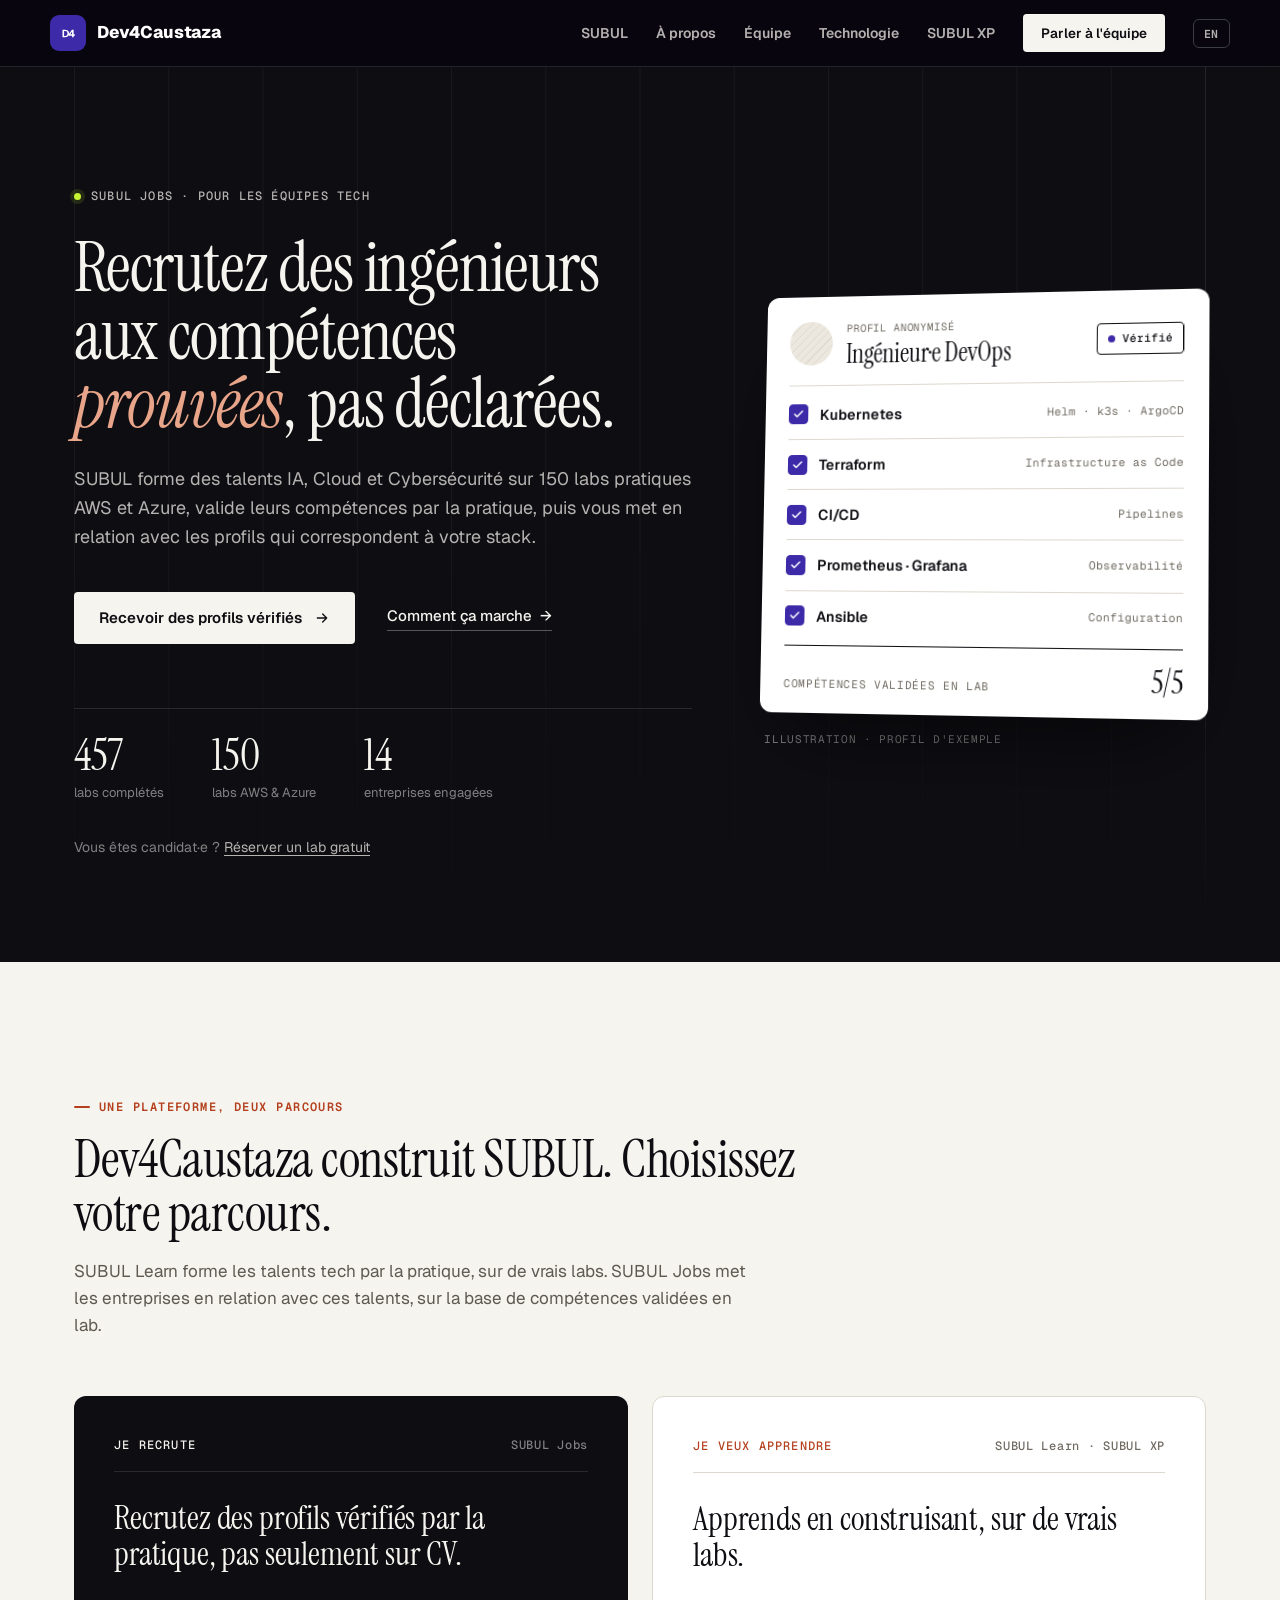
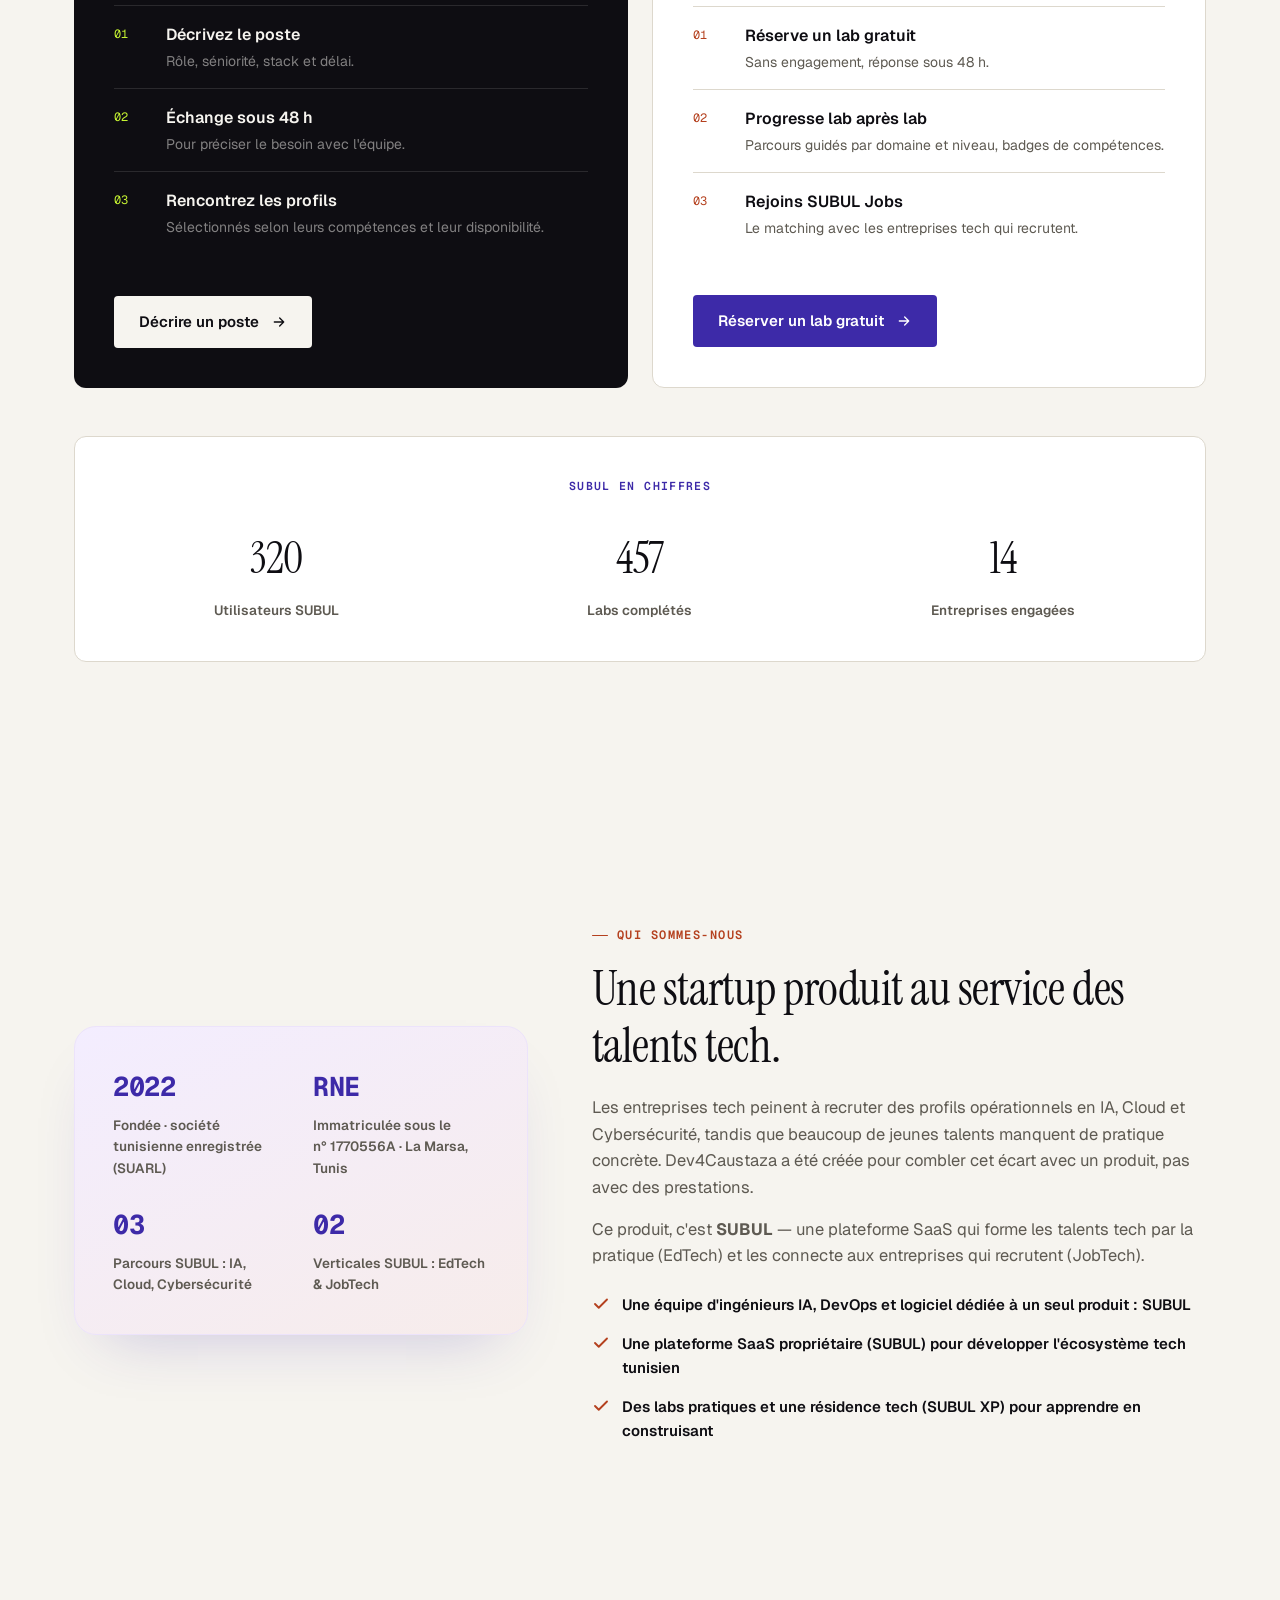
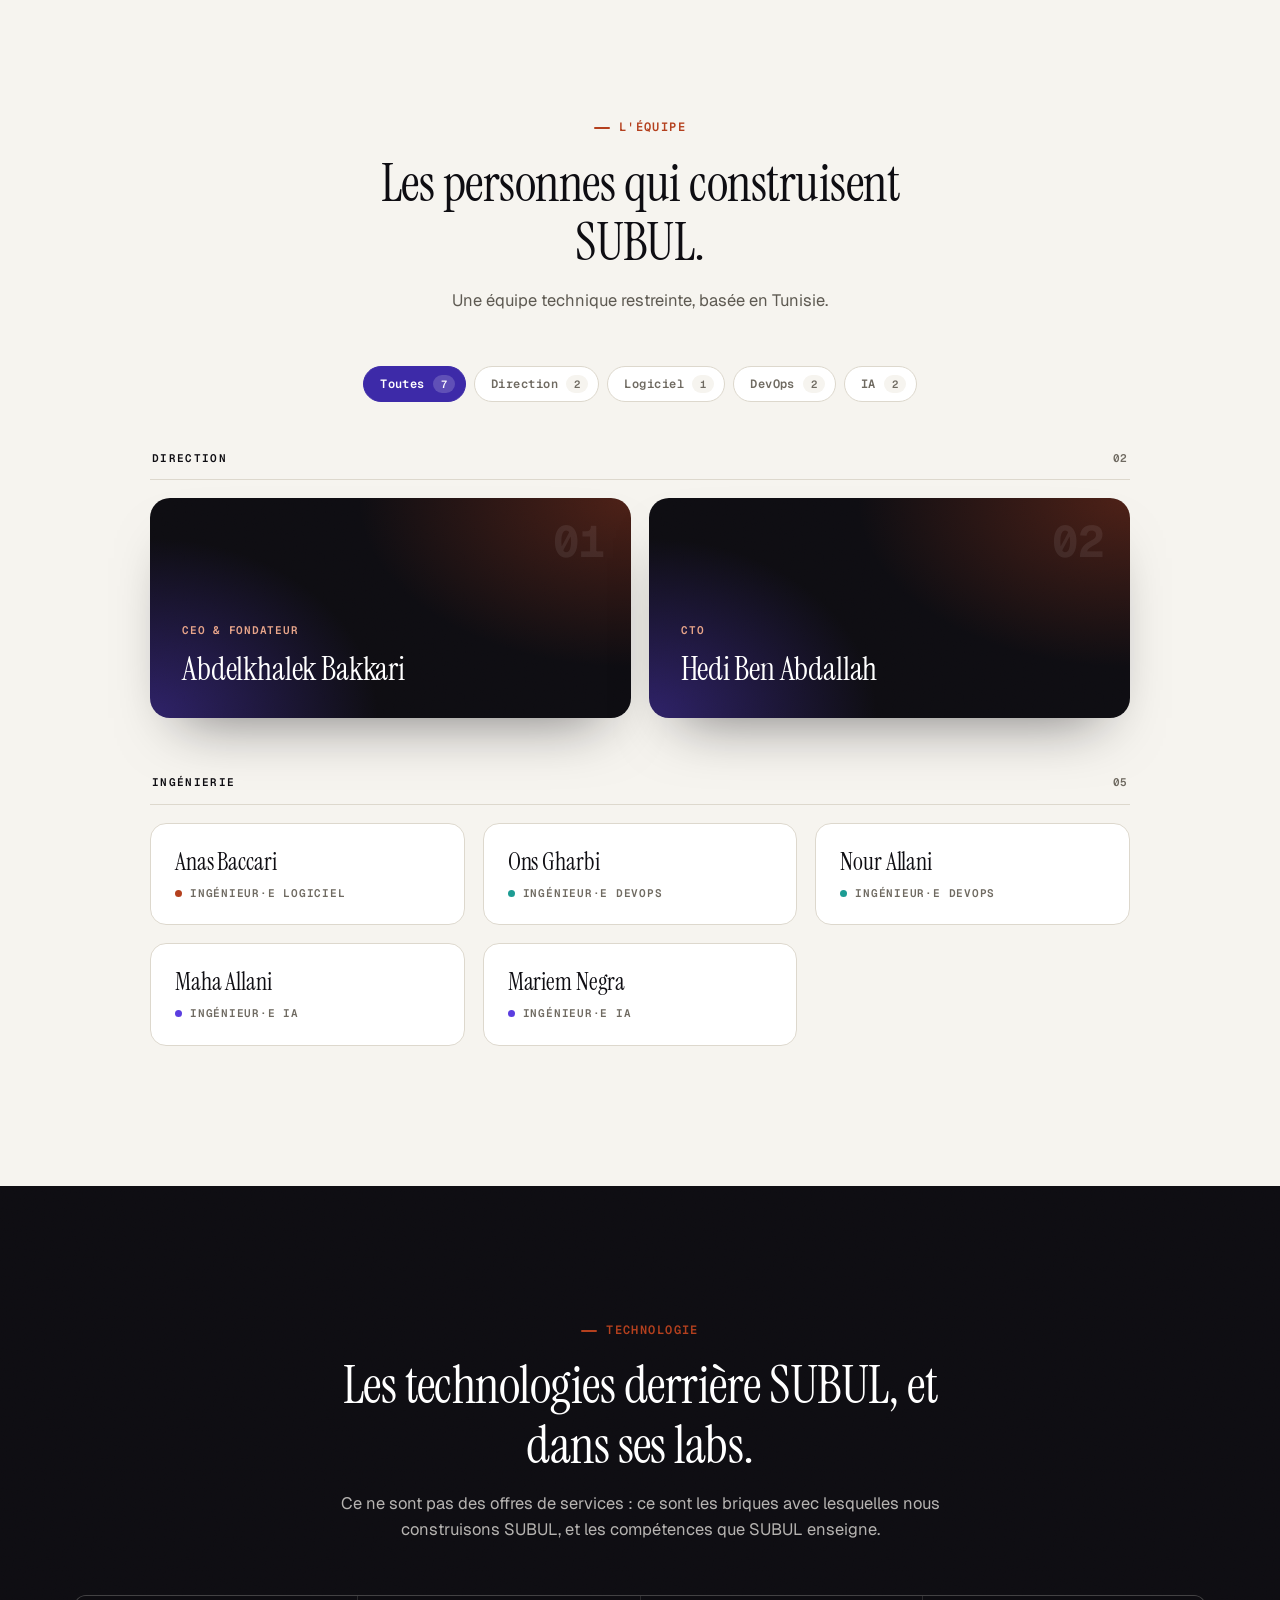
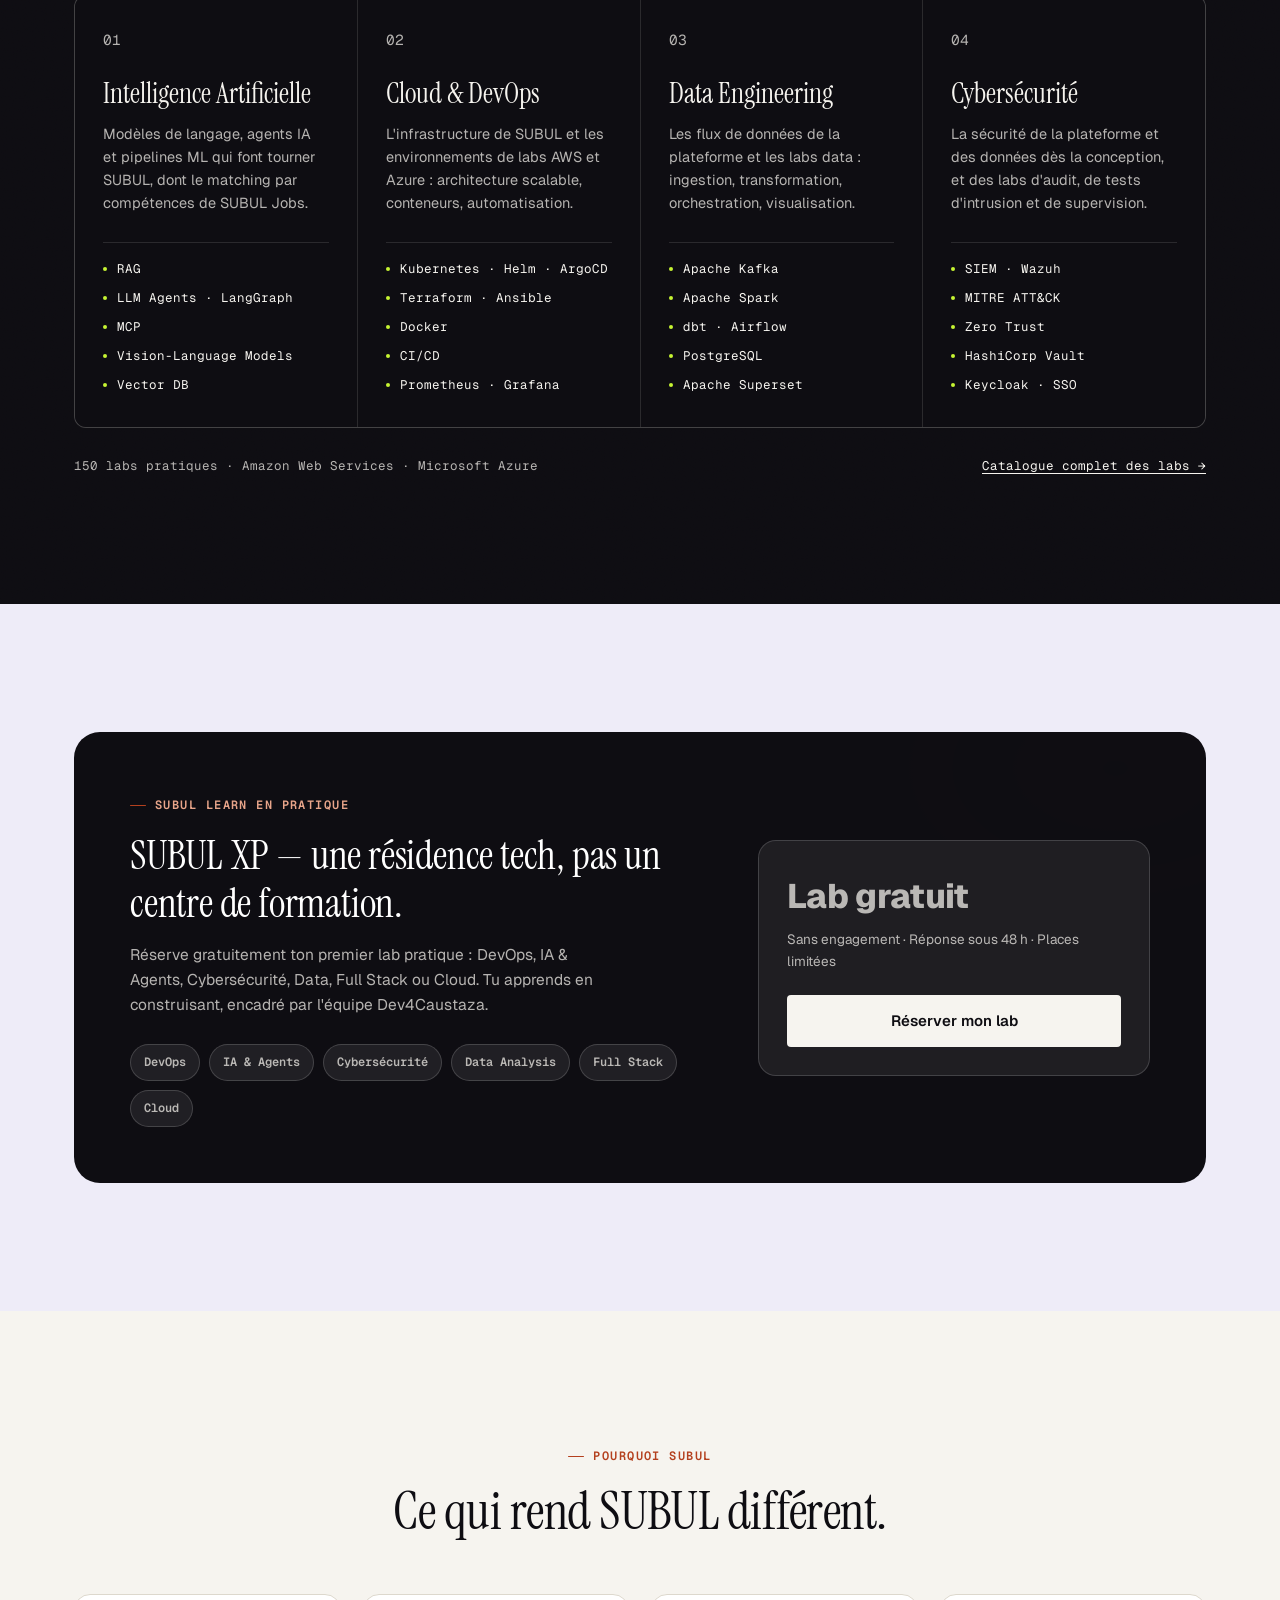
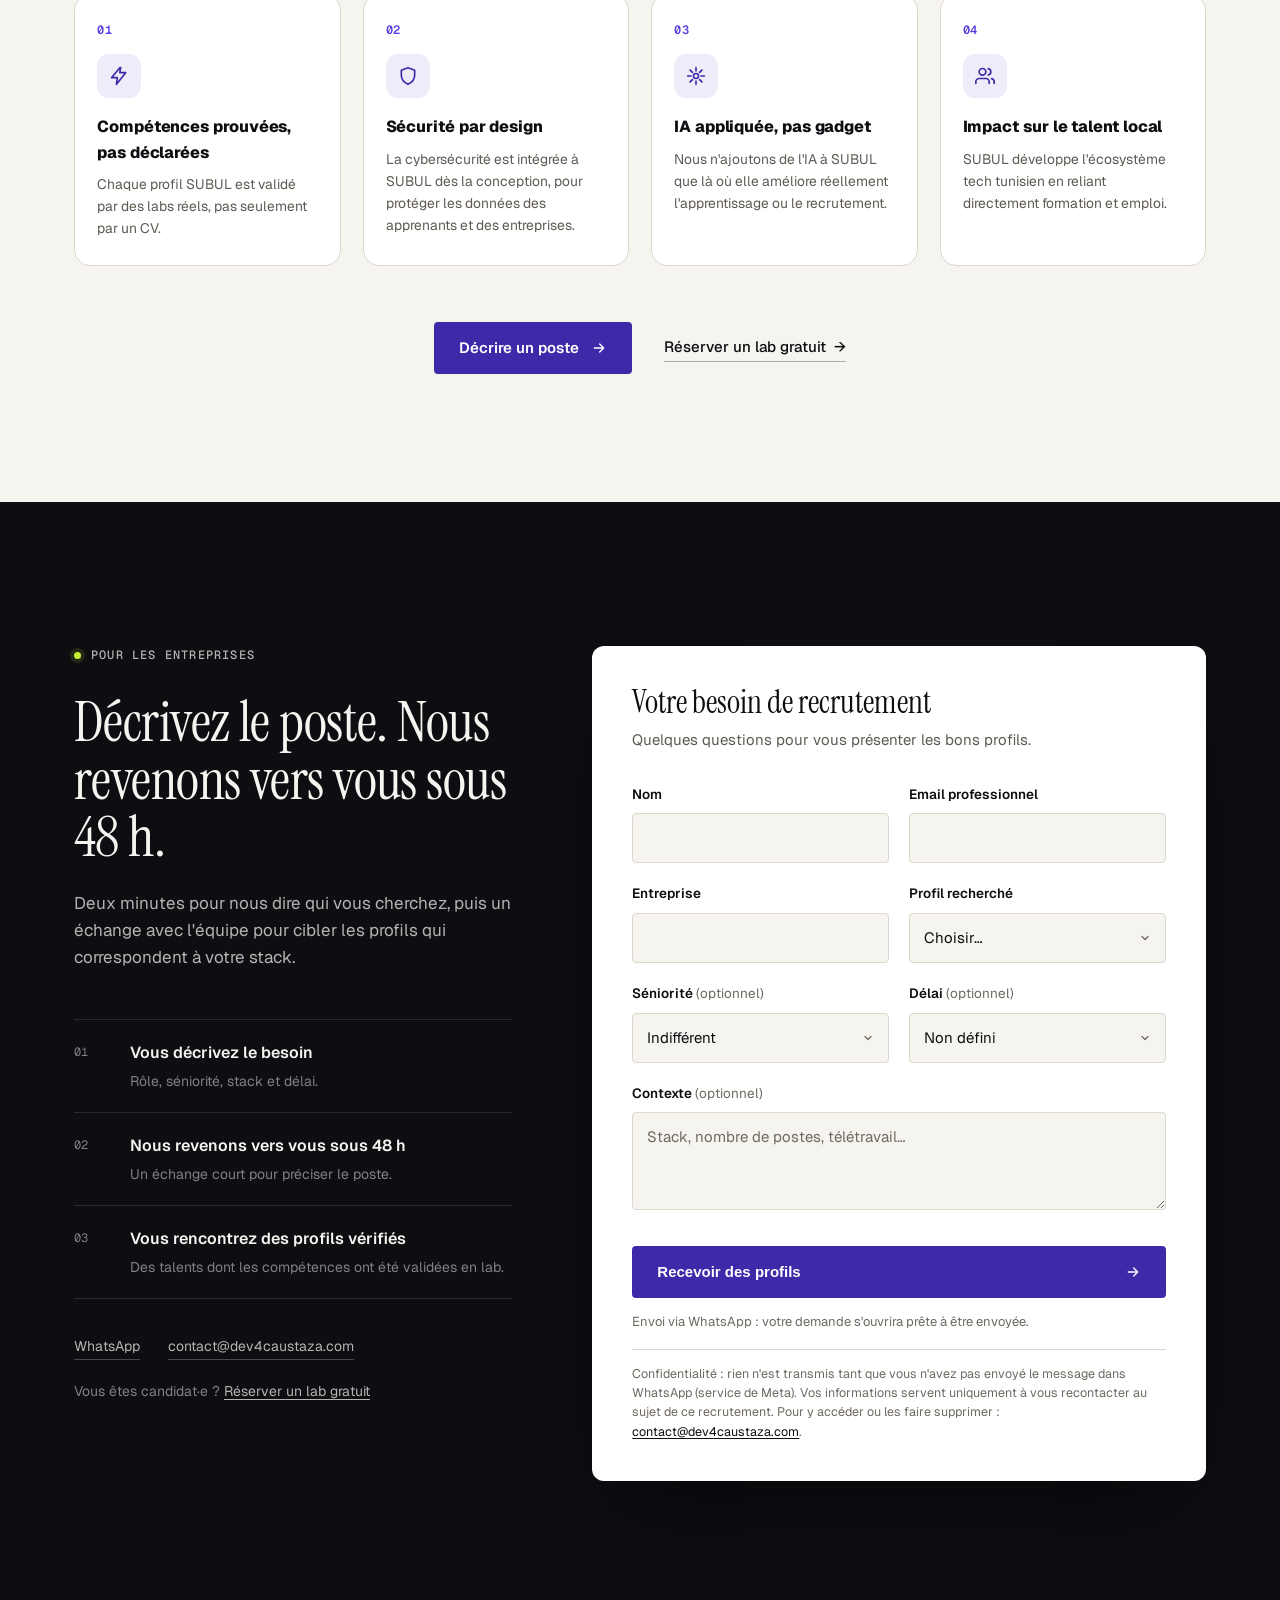
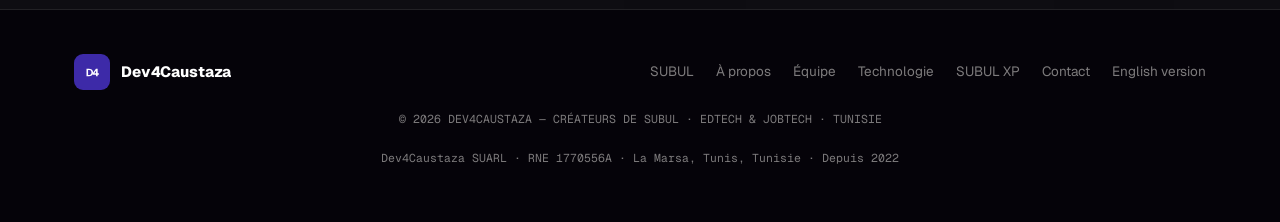
==== commit 9353bc26: "Separate the two audiences, add privacy notices, merge tech and stack Acts on an external UX review:" ====
--- a/index.html
+++ b/index.html
@@ -123,15 +123,13 @@
   [data-reveal]{ opacity:0; transform:translateY(22px); transition:opacity .7s cubic-bezier(.16,1,.3,1), transform .7s cubic-bezier(.16,1,.3,1); }
   [data-reveal].in{ opacity:1; transform:none; }
   @media (prefers-reduced-motion:reduce){ [data-reveal]{ opacity:1; transform:none; } }
-  .service-grid > [data-reveal]:nth-child(2){ transition-delay:.08s; }
-  .service-grid > [data-reveal]:nth-child(3){ transition-delay:.16s; }
-  .stack-grid > [data-reveal]:nth-child(2){ transition-delay:.06s; }
-  .stack-grid > [data-reveal]:nth-child(3){ transition-delay:.12s; }
-  .stack-grid > [data-reveal]:nth-child(4){ transition-delay:.18s; }
+  .tech-grid > [data-reveal]:nth-child(2){ transition-delay:.06s; }
+  .tech-grid > [data-reveal]:nth-child(3){ transition-delay:.12s; }
+  .tech-grid > [data-reveal]:nth-child(4){ transition-delay:.18s; }
   .why-grid > [data-reveal]:nth-child(2){ transition-delay:.06s; }
   .why-grid > [data-reveal]:nth-child(3){ transition-delay:.12s; }
   .why-grid > [data-reveal]:nth-child(4){ transition-delay:.18s; }
-  .subul-grid > [data-reveal]:nth-child(2){ transition-delay:.08s; }
+  .paths-grid > [data-reveal]:nth-child(2){ transition-delay:.08s; }
 
   /* ---------------- NAV ---------------- */
   header{
@@ -228,6 +226,7 @@
     border-bottom:1px solid rgba(246,244,239,.32); padding-bottom:2px; transition:border-color .24s;
   }
   .text-link:hover{ border-color:currentColor; }
+  .text-link-ink{ color:var(--title); border-color:rgba(14,13,18,.3); }
 
   /* ---------------- HERO ---------------- */
   .kicker{
@@ -310,8 +309,8 @@
   .sec-head{ max-width:640px; margin:0 auto 52px; text-align:center; }
   .sec-head h2{ font-family:var(--serif); font-size:clamp(34px,4.2vw,52px); font-weight:500; letter-spacing:-.01em; line-height:1.15; margin:16px 0 14px; }
   .sec-head p{ color:var(--body); font-size:16.5px; margin:0; }
-  section.on-dark .sec-head h2{ color:#fff; }
-  section.on-dark .sec-head p{ color:var(--ink-soft); }
+  .sec-head.on-dark h2{ color:#fff; }
+  .sec-head.on-dark p{ color:var(--ink-soft); }
 
   /* ---------------- ABOUT ---------------- */
   .about{ padding:128px 0; background:var(--paper); }
@@ -419,111 +418,79 @@
   }
   @media (max-width:480px){ .team-grid{ grid-template-columns:1fr; } }
 
-  /* ---------------- SERVICES ---------------- */
+  /* ---------------- TECHNOLOGY ---------------- */
   .services{ padding:128px 0; background:var(--bg); color:#fff; }
-  .service-grid{ display:grid; grid-template-columns:repeat(3,1fr); gap:24px; position:relative; }
-  @media (max-width:900px){ .service-grid{ grid-template-columns:1fr; } }
-  .service-grid::before{
-    content:""; position:absolute; top:80px; left:6%; right:6%; height:1px;
-    background:linear-gradient(90deg, transparent, rgba(255,255,255,.16), transparent);
-    z-index:0;
-  }
-  @media (max-width:900px){ .service-grid::before{ display:none; } }
-  .service-card{
-    position:relative; z-index:1;
-    background:rgba(255,255,255,.045); border:1px solid rgba(255,255,255,.1);
-    border-radius:20px; padding:32px; overflow:hidden;
-    transition:border-color .2s, transform .25s cubic-bezier(.16,1,.3,1), background .2s, box-shadow .3s;
-  }
-  .service-card:hover{ border-color:rgba(255,255,255,.28); background:rgba(255,255,255,.075); transform:translateY(-6px); box-shadow:0 24px 50px -20px rgba(0,0,0,.5); }
-  .service-index{
-    position:absolute; top:14px; right:20px; font-family:var(--mono); font-size:44px; font-weight:700;
-    color:rgba(255,255,255,.07); letter-spacing:-.02em; line-height:1;
-  }
-  .service-icon{
-    width:54px; height:54px; border-radius:14px; display:flex; align-items:center; justify-content:center;
-    margin-bottom:22px; box-shadow:0 10px 26px -10px rgba(0,0,0,.5);
-  }
-  .service-card:nth-child(1) .service-icon{ background:linear-gradient(135deg,#5B3EE0,#3D2AA8); }
-  .service-card:nth-child(2) .service-icon{ background:linear-gradient(135deg,#1C9C93,#0369A1); }
-  .service-card:nth-child(3) .service-icon{ background:linear-gradient(135deg,#B4401E,#5A1F0E); }
-  .service-card h3{ font-size:19.5px; font-weight:800; margin:0 0 11px; letter-spacing:-.01em; }
-  .service-card p{ color:var(--ink-soft); font-size:14.5px; margin:0 0 20px; }
-  .service-tags{ display:flex; flex-wrap:wrap; gap:8px; }
-  .service-tags span{
-    font-family:var(--mono); font-size:11px; font-weight:600; padding:6px 10px; border-radius:999px;
-    background:rgba(255,255,255,.07); border:1px solid rgba(255,255,255,.1); color:var(--ink-soft);
-  }
-
-  /* ---------------- STACK ---------------- */
-  .stack{ padding:128px 0; background:#F5F2ED; }
-  .stack-providers{ display:flex; justify-content:center; gap:16px; flex-wrap:wrap; margin:0 0 48px; }
-  .stack-provider{
-    font-family:var(--mono); font-size:14px; font-weight:700; letter-spacing:.02em;
-    padding:12px 24px; border-radius:999px; color:var(--purple-dk);
-    background:var(--purple-lt); border:1px solid #ECE3FB;
-  }
-  .stack-grid{ display:grid; grid-template-columns:repeat(4,1fr); gap:20px; }
-  @media (max-width:900px){ .stack-grid{ grid-template-columns:1fr 1fr; } }
-  @media (max-width:560px){ .stack-grid{ grid-template-columns:1fr; } }
-  .stack-group{ padding:26px 22px; border-radius:16px; background:#fff; border:1px solid var(--line); transition:border-color .2s, box-shadow .2s, transform .2s; }
-  .stack-group:hover{ border-color:#DED2FA; box-shadow:0 20px 40px -24px rgba(61,42,168,.25); transform:translateY(-4px); }
-  .stack-group h3{ font-size:15px; font-weight:800; margin:0 0 16px; letter-spacing:-.005em; }
-  .stack-group .service-tags span{
-    background:var(--purple-lt); border:1px solid #ECE3FB; color:var(--purple-dk);
-  }
-  .stack-source{ text-align:center; margin:40px 0 0; font-family:var(--mono); font-size:12.5px; color:var(--label); }
-  .stack-source a{ color:var(--purple-dk); font-weight:700; text-decoration:underline; }
-
-  /* ---------------- SUBUL PRODUCT ---------------- */
-  .subul{ padding:128px 0; background:var(--paper); }
-  .subul-head{ display:grid; grid-template-columns:1fr auto; gap:24px; align-items:end; margin-bottom:48px; }
-  @media (max-width:700px){ .subul-head{ grid-template-columns:1fr; } }
-  .subul-head h2{ font-family:var(--serif); font-size:clamp(34px,4.2vw,52px); font-weight:500; letter-spacing:-.01em; line-height:1.18; margin:16px 0 14px; }
-  .subul-head p{ color:var(--body); font-size:16.5px; max-width:560px; margin:0; }
-
-  .subul-grid{ display:grid; grid-template-columns:1fr 1fr; gap:26px; }
-  @media (max-width:800px){ .subul-grid{ grid-template-columns:1fr; } }
-  .subul-card{
-    border-radius:22px; padding:38px; color:#fff; position:relative; overflow:hidden;
-    box-shadow:0 34px 60px -28px rgba(0,0,0,.4);
-  }
-  .subul-card::after{
-    content:""; position:absolute; inset:0; opacity:.5; pointer-events:none;
-    background-image:radial-gradient(rgba(255,255,255,.10) 1px, transparent 1px);
-    background-size:18px 18px;
-    mask-image:radial-gradient(340px 260px at 100% 0%, #000, transparent 70%);
-  }
-  .subul-card.learn{ background:linear-gradient(150deg,#3D2AA8,#1B0F38 72%); }
-  .subul-card.jobs{ background:linear-gradient(150deg,#8F3217,#2B0E06 72%); }
-  .subul-card > *{ position:relative; z-index:1; }
-  .subul-card .tag{
-    display:inline-block; font-family:var(--mono); font-size:11px; font-weight:600; letter-spacing:.06em; text-transform:uppercase;
-    padding:6px 12px; border-radius:999px; background:rgba(255,255,255,.14); margin-bottom:18px;
-  }
-  .subul-card h3{ font-size:23px; font-weight:800; margin:0 0 10px; letter-spacing:-.01em; }
-  .subul-card p{ color:rgba(255,255,255,.82); font-size:14.5px; margin:0 0 22px; }
-  .subul-card ul{ list-style:none; margin:0 0 26px; padding:0; display:grid; gap:11px; }
-  .subul-card li{ display:flex; gap:10px; font-size:13.8px; color:rgba(255,255,255,.92); font-weight:600; }
-  .subul-card li svg{ flex:none; margin-top:2px; }
-  .subul-card a.btn{ padding:12px 20px; font-size:13.5px; }
-  .subul-card.learn a.btn{ background:#fff; color:var(--purple-dk); box-shadow:none; }
-  .subul-card.jobs a.btn{ background:#fff; color:#8F3217; box-shadow:none; }
+  .tech-grid{
+    display:grid; grid-template-columns:repeat(4,1fr); gap:1px;
+    background:var(--line-dk); border:1px solid var(--line-dk); border-radius:12px; overflow:hidden;
+  }
+  @media (max-width:960px){ .tech-grid{ grid-template-columns:1fr 1fr; } }
+  @media (max-width:560px){ .tech-grid{ grid-template-columns:1fr; } }
+  .tech-col{ display:flex; flex-direction:column; padding:32px 28px; background:var(--bg); }
+  .tech-index{ margin:0 0 36px; font-family:var(--mono); font-size:12px; color:var(--ink-faint); }
+  .tech-col h3{ margin:0 0 12px; font-family:var(--serif); font-weight:400; font-size:28px; line-height:1.1; color:var(--paper); }
+  .tech-col p{ margin:0 0 28px; font-size:14.5px; color:var(--ink-soft); }
+  .tech-tools{
+    list-style:none; margin:auto 0 0; padding:16px 0 0; border-top:1px solid var(--line-dk);
+    display:grid; gap:9px; font-family:var(--mono); font-size:12.5px; color:var(--paper);
+  }
+  .tech-tools li{ display:flex; align-items:center; gap:10px; }
+  .tech-tools li::before{ content:""; flex:none; width:4px; height:4px; border-radius:50%; background:var(--signal); }
+  .tech-foot{
+    display:flex; flex-wrap:wrap; justify-content:space-between; gap:12px 24px; margin:28px 0 0;
+    font-family:var(--mono); font-size:12.5px; color:var(--ink-soft);
+  }
+  .tech-foot a{ color:var(--paper); text-underline-offset:3px; }
+
+  /* ---------------- SUBUL: TWO PATHS ---------------- */
+  .paths{ padding:128px 0; background:var(--paper); }
+  .paths-head{ max-width:760px; margin:0 0 56px; }
+  .paths-head h2{ margin:16px 0; font-family:var(--serif); font-weight:400; font-size:clamp(34px,4.2vw,52px); line-height:1.05; letter-spacing:-.01em; }
+  .paths-head p{ margin:0; max-width:62ch; font-size:17px; color:var(--body); }
+  .paths-grid{ display:grid; grid-template-columns:1fr 1fr; gap:24px; }
+  @media (max-width:860px){ .paths-grid{ grid-template-columns:1fr; } }
+  .path{ display:flex; flex-direction:column; padding:40px; border-radius:12px; }
+  .path-hire{ background:var(--bg); color:var(--paper); }
+  .path-learn{ background:var(--card); color:var(--title); border:1px solid var(--line); }
+  .path-tag{
+    display:flex; justify-content:space-between; align-items:baseline; gap:16px;
+    margin:0 0 28px; padding:0 0 16px; border-bottom:1px solid var(--line-dk);
+    font-family:var(--mono); font-size:12px; font-weight:500; letter-spacing:.1em; text-transform:uppercase;
+  }
+  .path-tag span + span{ letter-spacing:.06em; text-transform:none; }
+  .path-hire .path-tag span + span{ color:var(--ink-faint); }
+  .path-learn .path-tag{ border-color:var(--line); color:var(--clay); }
+  .path-learn .path-tag span + span{ color:var(--label); }
+  .path h3{ margin:0 0 32px; font-family:var(--serif); font-weight:400; font-size:clamp(28px,2.6vw,36px); line-height:1.1; letter-spacing:-.005em; }
+  .path-steps{ list-style:none; margin:0 0 40px; padding:0; counter-reset:step; }
+  .path-steps li{
+    display:grid; grid-template-columns:40px 1fr; gap:2px 12px; padding:16px 0;
+    border-top:1px solid var(--line-dk); counter-increment:step;
+  }
+  .path-steps li::before{ content:"0" counter(step); grid-row:span 2; padding-top:3px; font-family:var(--mono); font-size:12px; }
+  .path-steps strong{ font-size:16px; font-weight:600; }
+  .path-steps span{ font-size:14px; }
+  .path-hire .path-steps li::before{ color:var(--signal); }
+  .path-hire .path-steps span{ color:var(--ink-faint); }
+  .path-learn .path-steps li{ border-color:var(--line); }
+  .path-learn .path-steps li::before{ color:var(--clay); }
+  .path-learn .path-steps span{ color:var(--body); }
+  .path .btn{ margin-top:auto; align-self:flex-start; }
+  @media (max-width:560px){ .path{ padding:28px 22px; } }
 
   .traction{
-    margin-top:48px; padding:40px 32px; border-radius:22px;
-    background:linear-gradient(155deg,#F8F5FF,#FBF0E9 130%); border:1px solid #ECE3FB;
-    box-shadow:0 30px 60px -34px rgba(61,42,168,.25);
+    margin-top:48px; padding:40px 32px; border-radius:12px;
+    background:var(--card); border:1px solid var(--line);
   }
   .traction-label{
     display:block; text-align:center; font-family:var(--mono); font-size:11.5px; font-weight:600;
-    letter-spacing:.12em; text-transform:uppercase; color:var(--purple); margin:0 0 28px;
+    letter-spacing:.12em; text-transform:uppercase; color:var(--purple-dk); margin:0 0 28px;
   }
   .traction-row{ display:grid; grid-template-columns:repeat(3,1fr); gap:24px; text-align:center; }
   @media (max-width:600px){ .traction-row{ grid-template-columns:1fr; gap:28px; } }
   .traction-stat h3{
-    font-family:var(--serif); font-size:38px; font-weight:500; letter-spacing:-.01em; margin:0 0 6px;
-    color:var(--purple-dk);
+    font-family:var(--serif); font-size:44px; font-weight:400; letter-spacing:-.01em; margin:0 0 6px;
+    color:var(--title); font-variant-numeric:tabular-nums;
   }
   .traction-stat p{ margin:0; font-size:13.5px; color:var(--body); font-weight:600; }
 
@@ -567,6 +534,8 @@
   }
   .why-card h3{ font-size:16px; font-weight:800; margin:0 0 8px; letter-spacing:-.005em; }
   .why-card p{ font-size:13.8px; color:var(--body); margin:0; }
+
+  .why-cta{ display:flex; flex-wrap:wrap; justify-content:center; align-items:center; gap:20px 32px; margin-top:56px; }
 
   /* ---------------- CONTACT ---------------- */
   .contact{ padding:144px 0 128px; background:var(--bg); color:var(--paper); }
@@ -612,6 +581,9 @@
   .lead-panel .btn-block{ margin-top:28px; }
   .lead-hint{ margin:14px 0 0; font-size:13px; color:var(--label); }
   .lead-hint.is-error{ color:var(--clay-dk); }
+  .lead-hint:empty{ display:none; }
+  .lead-privacy{ margin:16px 0 0; padding:14px 0 0; border-top:1px solid var(--line); font-size:12.5px; line-height:1.55; color:var(--label); }
+  .lead-privacy a{ color:var(--title); text-underline-offset:2px; }
   .lead-done-mark{ width:44px; height:44px; margin:0 0 24px; border-radius:50%; background:var(--purple-dk); display:grid; place-items:center; }
   .lead-done h3:focus{ outline:none; }
   .lead-done p{ margin:0 0 20px; max-width:44ch; font-size:16px; color:var(--body); }
@@ -625,11 +597,11 @@
   footer nav{ display:flex; gap:22px; flex-wrap:wrap; }
   footer nav a{ font-size:13.5px; color:var(--ink-faint); text-decoration:none; }
   footer nav a:hover{ color:#fff; }
-  .footer-fine{ font-family:var(--mono); font-size:11.5px; margin-top:20px; color:rgba(255,255,255,.3); text-align:center; }
+  .footer-fine{ font-family:var(--mono); font-size:11.5px; margin-top:20px; color:var(--ink-faint); text-align:center; }
 
   @media (max-width:640px){
     .hero{ padding:88px 0 72px; }
-    .about, .team, .services, .stack, .subul, .xp, .why{ padding:76px 0; }
+    .about, .team, .services, .paths, .xp, .why{ padding:76px 0; }
     .contact{ padding:76px 0 88px; }
   }
 
@@ -645,11 +617,10 @@
       <svg width="20" height="20" viewBox="0 0 24 24" fill="none" stroke-width="2" stroke-linecap="round"><path d="M3 6h18M3 12h18M3 18h18"/></svg>
     </button>
     <ul class="nav-links" id="navLinks">
+      <li><a href="#subul">SUBUL</a></li>
       <li><a href="#about">À propos</a></li>
       <li><a href="#team">Équipe</a></li>
-      <li><a href="#subul">SUBUL</a></li>
       <li><a href="#tech">Technologie</a></li>
-      <li><a href="#stack">Stack</a></li>
       <li><a href="#xp">SUBUL XP</a></li>
       <li><a href="#contact" class="nav-cta">Parler à l'équipe</a></li>
       <li><a href="en/index.html" class="lang-switch">EN</a></li>
@@ -702,6 +673,47 @@
     </div>
   </section>
 
+  <!-- ============ SUBUL : DEUX PARCOURS ============ -->
+  <section class="paths" id="subul">
+    <div class="container">
+      <div class="paths-head" data-reveal>
+        <span class="eyebrow">Une plateforme, deux parcours</span>
+        <h2>Dev4Caustaza construit SUBUL. Choisissez votre parcours.</h2>
+        <p>SUBUL Learn forme les talents tech par la pratique, sur de vrais labs. SUBUL Jobs met les entreprises en relation avec ces talents, sur la base de compétences validées en lab.</p>
+      </div>
+      <div class="paths-grid">
+        <article class="path path-hire" data-reveal>
+          <p class="path-tag"><span>Je recrute</span><span>SUBUL Jobs</span></p>
+          <h3>Recrutez des profils vérifiés par la pratique, pas seulement sur CV.</h3>
+          <ol class="path-steps">
+            <li><strong>Décrivez le poste</strong><span>Rôle, séniorité, stack et délai.</span></li>
+            <li><strong>Échange sous 48&nbsp;h</strong><span>Pour préciser le besoin avec l'équipe.</span></li>
+            <li><strong>Rencontrez les profils</strong><span>Sélectionnés selon leurs compétences et leur disponibilité.</span></li>
+          </ol>
+          <a href="#contact" class="btn btn-light">Décrire un poste<svg class="btn-arrow" width="16" height="16" viewBox="0 0 24 24" fill="none" stroke="currentColor" stroke-width="2" stroke-linecap="round" stroke-linejoin="round" aria-hidden="true"><path d="M5 12h14M13 6l6 6-6 6"/></svg></a>
+        </article>
+        <article class="path path-learn" data-reveal>
+          <p class="path-tag"><span>Je veux apprendre</span><span>SUBUL Learn · SUBUL XP</span></p>
+          <h3>Apprends en construisant, sur de vrais labs.</h3>
+          <ol class="path-steps">
+            <li><strong>Réserve un lab gratuit</strong><span>Sans engagement, réponse sous 48&nbsp;h.</span></li>
+            <li><strong>Progresse lab après lab</strong><span>Parcours guidés par domaine et niveau, badges de compétences.</span></li>
+            <li><strong>Rejoins SUBUL Jobs</strong><span>Le matching avec les entreprises tech qui recrutent.</span></li>
+          </ol>
+          <a href="lab.html" class="btn btn-primary">Réserver un lab gratuit<svg class="btn-arrow" width="16" height="16" viewBox="0 0 24 24" fill="none" stroke="currentColor" stroke-width="2" stroke-linecap="round" stroke-linejoin="round" aria-hidden="true"><path d="M5 12h14M13 6l6 6-6 6"/></svg></a>
+        </article>
+      </div>
+      <div class="traction" data-reveal>
+        <span class="traction-label">SUBUL en chiffres</span>
+        <div class="traction-row">
+          <div class="traction-stat"><h3>320</h3><p>Utilisateurs SUBUL</p></div>
+          <div class="traction-stat"><h3>457</h3><p>Labs complétés</p></div>
+          <div class="traction-stat"><h3>14</h3><p>Entreprises engagées</p></div>
+        </div>
+      </div>
+    </div>
+  </section>
+
   <!-- ============ ABOUT ============ -->
   <section class="about" id="about">
     <div class="container about-grid">
@@ -775,122 +787,41 @@
     </div>
   </section>
 
-  <!-- ============ SUBUL ============ -->
-  <section class="subul" id="subul">
-    <div class="container">
-      <div class="subul-head" data-reveal>
-        <div>
-          <span class="eyebrow" style="color:var(--clay);">Notre produit</span>
-          <h2>SUBUL — notre plateforme SaaS, propriétaire de bout en bout.</h2>
-          <p>Dev4Caustaza est une startup produit&nbsp;: SUBUL est le logiciel que nous construisons et possédons, pas une prestation livrée à un client. Une seule plateforme pour monter en compétences sur les métiers tech recherchés, puis se connecter directement aux entreprises qui recrutent.</p>
-        </div>
-      </div>
-      <div class="subul-grid">
-        <div class="subul-card learn" data-reveal>
-          <span class="tag">SUBUL · EdTech</span>
-          <h3>SUBUL Learn</h3>
-          <p>Des parcours pratiques et certifiants en IA, Cloud et Cybersécurité, pensés pour amener rapidement du niveau débutant à l'employabilité.</p>
-          <ul>
-            <li><svg width="16" height="16" viewBox="0 0 24 24" fill="none" stroke="#fff" stroke-width="2.5" stroke-linecap="round" stroke-linejoin="round"><path d="M20 6 9 17l-5-5"/></svg>Parcours guidés par domaine et niveau</li>
-            <li><svg width="16" height="16" viewBox="0 0 24 24" fill="none" stroke="#fff" stroke-width="2.5" stroke-linecap="round" stroke-linejoin="round"><path d="M20 6 9 17l-5-5"/></svg>Labs pratiques sur des cas réels</li>
-            <li><svg width="16" height="16" viewBox="0 0 24 24" fill="none" stroke="#fff" stroke-width="2.5" stroke-linecap="round" stroke-linejoin="round"><path d="M20 6 9 17l-5-5"/></svg>Suivi de progression et badges de compétences</li>
-          </ul>
-          <a href="#xp" class="btn">Voir les labs SUBUL XP</a>
-        </div>
-        <div class="subul-card jobs" data-reveal>
-          <span class="tag">SUBUL · JobTech</span>
-          <h3>SUBUL Jobs</h3>
-          <p>Un matching intelligent entre talents formés sur SUBUL Learn et entreprises tech en recherche de profils opérationnels.</p>
-          <ul>
-            <li><svg width="16" height="16" viewBox="0 0 24 24" fill="none" stroke="#fff" stroke-width="2.5" stroke-linecap="round" stroke-linejoin="round"><path d="M20 6 9 17l-5-5"/></svg>Profils vérifiés par la pratique, pas que par CV</li>
-            <li><svg width="16" height="16" viewBox="0 0 24 24" fill="none" stroke="#fff" stroke-width="2.5" stroke-linecap="round" stroke-linejoin="round"><path d="M20 6 9 17l-5-5"/></svg>Matching par compétences et disponibilité</li>
-            <li><svg width="16" height="16" viewBox="0 0 24 24" fill="none" stroke="#fff" stroke-width="2.5" stroke-linecap="round" stroke-linejoin="round"><path d="M20 6 9 17l-5-5"/></svg>Un pipeline de recrutement simplifié pour les entreprises</li>
-          </ul>
-          <a href="#contact" class="btn">Recruter via SUBUL</a>
-        </div>
-      </div>
-      <div class="traction" data-reveal>
-        <span class="traction-label">SUBUL en chiffres</span>
-        <div class="traction-row">
-          <div class="traction-stat"><h3>320</h3><p>Utilisateurs SUBUL</p></div>
-          <div class="traction-stat"><h3>457</h3><p>Labs complétés</p></div>
-          <div class="traction-stat"><h3>14</h3><p>Entreprises engagées</p></div>
-        </div>
-      </div>
-    </div>
-  </section>
-
   <!-- ============ TECHNOLOGIE ============ -->
   <section class="services grain" id="tech">
     <div class="container">
       <div class="sec-head on-dark" data-reveal>
         <span class="eyebrow">Technologie</span>
-        <h2>L'IA, le Cloud et la Cybersécurité au cœur de SUBUL.</h2>
-        <p>Ces trois domaines ne sont pas des offres de services&nbsp;: ce sont les briques avec lesquelles nous construisons SUBUL, et les compétences que SUBUL enseigne.</p>
-      </div>
-      <div class="service-grid">
-        <div class="service-card" data-reveal>
-          <span class="service-index">01</span>
-          <div class="service-icon">
-            <svg width="24" height="24" viewBox="0 0 24 24" fill="none" stroke="#fff" stroke-width="2" stroke-linecap="round" stroke-linejoin="round"><circle cx="12" cy="12" r="3"/><path d="M12 2v4M12 18v4M4.9 4.9l2.8 2.8M16.3 16.3l2.8 2.8M2 12h4M18 12h4M4.9 19.1l2.8-2.8M16.3 7.7l2.8-2.8"/></svg>
-          </div>
+        <h2>Les technologies derrière SUBUL, et dans ses labs.</h2>
+        <p>Ce ne sont pas des offres de services&nbsp;: ce sont les briques avec lesquelles nous construisons SUBUL, et les compétences que SUBUL enseigne.</p>
+      </div>
+      <div class="tech-grid">
+        <div class="tech-col" data-reveal>
+          <p class="tech-index">01</p>
           <h3>Intelligence Artificielle</h3>
-          <p>Les modèles de langage, agents IA et pipelines data/ML qui font tourner SUBUL, dont le matching par compétences de SUBUL Jobs, optimisés pour le calcul accéléré par GPU.</p>
-          <div class="service-tags"><span>Agents IA</span><span>Matching</span><span>MLOps</span></div>
-        </div>
-        <div class="service-card" data-reveal>
-          <span class="service-index">02</span>
-          <div class="service-icon">
-            <svg width="24" height="24" viewBox="0 0 24 24" fill="none" stroke="#fff" stroke-width="2" stroke-linecap="round" stroke-linejoin="round"><path d="M17.5 19a4.5 4.5 0 0 0 0-9 6 6 0 0 0-11.4-2A5 5 0 0 0 5 18h12.5z"/></svg>
-          </div>
-          <h3>Cloud Computing</h3>
-          <p>L'infrastructure de SUBUL&nbsp;: architecture scalable, conteneurisation et automatisation DevOps, ainsi que les environnements de labs AWS et Azure utilisés par nos apprenants.</p>
-          <div class="service-tags"><span>DevOps</span><span>Kubernetes</span><span>Infrastructure as Code</span></div>
-        </div>
-        <div class="service-card" data-reveal>
-          <span class="service-index">03</span>
-          <div class="service-icon">
-            <svg width="24" height="24" viewBox="0 0 24 24" fill="none" stroke="#fff" stroke-width="2" stroke-linecap="round" stroke-linejoin="round"><path d="M12 2 4 5v6c0 5 3.4 8.7 8 11 4.6-2.3 8-6 8-11V5l-8-3z"/></svg>
-          </div>
+          <p>Modèles de langage, agents IA et pipelines ML qui font tourner SUBUL, dont le matching par compétences de SUBUL Jobs.</p>
+          <ul class="tech-tools"><li>RAG</li><li>LLM Agents · LangGraph</li><li>MCP</li><li>Vision-Language Models</li><li>Vector DB</li></ul>
+        </div>
+        <div class="tech-col" data-reveal>
+          <p class="tech-index">02</p>
+          <h3>Cloud &amp; DevOps</h3>
+          <p>L'infrastructure de SUBUL et les environnements de labs AWS et Azure&nbsp;: architecture scalable, conteneurs, automatisation.</p>
+          <ul class="tech-tools"><li>Kubernetes · Helm · ArgoCD</li><li>Terraform · Ansible</li><li>Docker</li><li>CI/CD</li><li>Prometheus · Grafana</li></ul>
+        </div>
+        <div class="tech-col" data-reveal>
+          <p class="tech-index">03</p>
+          <h3>Data Engineering</h3>
+          <p>Les flux de données de la plateforme et les labs data&nbsp;: ingestion, transformation, orchestration, visualisation.</p>
+          <ul class="tech-tools"><li>Apache Kafka</li><li>Apache Spark</li><li>dbt · Airflow</li><li>PostgreSQL</li><li>Apache Superset</li></ul>
+        </div>
+        <div class="tech-col" data-reveal>
+          <p class="tech-index">04</p>
           <h3>Cybersécurité</h3>
-          <p>La sécurité de la plateforme et des données des apprenants dès la conception, et des parcours pratiques en audit, tests d'intrusion et supervision dans SUBUL Learn.</p>
-          <div class="service-tags"><span>Sécurité par design</span><span>Labs Pentest</span><span>SIEM</span></div>
-        </div>
-      </div>
-    </div>
-  </section>
-
-  <!-- ============ STACK ============ -->
-  <section class="stack" id="stack">
-    <div class="container">
-      <div class="sec-head" data-reveal>
-        <span class="eyebrow">Notre stack technique</span>
-        <h2>Le vrai outillage derrière SUBUL Learn.</h2>
-        <p>150 labs pratiques, répartis sur AWS et Microsoft Azure — le même outillage que nous utilisons pour construire SUBUL.</p>
-      </div>
-      <div class="stack-providers" data-reveal>
-        <span class="stack-provider">Amazon Web Services (AWS)</span>
-        <span class="stack-provider">Microsoft Azure</span>
-      </div>
-      <div class="stack-grid">
-        <div class="stack-group" data-reveal>
-          <h3>Intelligence Artificielle</h3>
-          <div class="service-tags"><span>RAG</span><span>LLM Agents</span><span>LangGraph</span><span>CrewAI</span><span>MCP</span><span>Whisper</span><span>Vision-Language Models</span><span>Vector DB</span></div>
-        </div>
-        <div class="stack-group" data-reveal>
-          <h3>Cloud &amp; DevOps</h3>
-          <div class="service-tags"><span>Docker</span><span>Kubernetes (Helm, k3s, ArgoCD)</span><span>Terraform</span><span>Ansible</span><span>CI/CD</span><span>Grafana</span><span>Prometheus</span></div>
-        </div>
-        <div class="stack-group" data-reveal>
-          <h3>Data Engineering</h3>
-          <div class="service-tags"><span>Apache Kafka</span><span>Apache Spark</span><span>dbt</span><span>Airflow</span><span>PostgreSQL</span><span>Apache Superset</span></div>
-        </div>
-        <div class="stack-group" data-reveal>
-          <h3>Cybersécurité</h3>
-          <div class="service-tags"><span>SIEM (Wazuh)</span><span>MITRE ATT&amp;CK</span><span>Zero Trust</span><span>HashiCorp Vault</span><span>Keycloak / SSO</span></div>
-        </div>
-      </div>
-      <p class="stack-source">Catalogue complet des 150 labs&nbsp;: <a href="https://sujets.subul.uk" target="_blank" rel="noopener">sujets.subul.uk</a></p>
+          <p>La sécurité de la plateforme et des données dès la conception, et des labs d'audit, de tests d'intrusion et de supervision.</p>
+          <ul class="tech-tools"><li>SIEM · Wazuh</li><li>MITRE ATT&amp;CK</li><li>Zero Trust</li><li>HashiCorp Vault</li><li>Keycloak · SSO</li></ul>
+        </div>
+      </div>
+      <p class="tech-foot"><span>150 labs pratiques · Amazon Web Services · Microsoft Azure</span><a href="https://sujets.subul.uk" target="_blank" rel="noopener">Catalogue complet des labs <span aria-hidden="true">→</span></a></p>
     </div>
   </section>
 
@@ -947,6 +878,10 @@
           <h3>Impact sur le talent local</h3>
           <p>SUBUL développe l'écosystème tech tunisien en reliant directement formation et emploi.</p>
         </div>
+      </div>
+      <div class="why-cta" data-reveal>
+        <a href="#contact" class="btn btn-primary">Décrire un poste<svg class="btn-arrow" width="16" height="16" viewBox="0 0 24 24" fill="none" stroke="currentColor" stroke-width="2" stroke-linecap="round" stroke-linejoin="round" aria-hidden="true"><path d="M5 12h14M13 6l6 6-6 6"/></svg></a>
+        <a href="lab.html" class="text-link text-link-ink">Réserver un lab gratuit <span aria-hidden="true">→</span></a>
       </div>
     </div>
   </section>
@@ -986,6 +921,7 @@
           </div>
           <button type="submit" class="btn btn-primary btn-block">Recevoir des profils<svg class="btn-arrow" width="16" height="16" viewBox="0 0 24 24" fill="none" stroke="currentColor" stroke-width="2" stroke-linecap="round" stroke-linejoin="round" aria-hidden="true"><path d="M5 12h14M13 6l6 6-6 6"/></svg></button>
           <p class="lead-hint" id="cfHint" aria-live="polite"></p>
+          <p class="lead-privacy" id="cfPrivacy"></p>
         </form>
         <div class="lead-done" id="cfDone" hidden>
           <div class="lead-done-mark"><svg width="20" height="20" viewBox="0 0 24 24" fill="none" stroke="#fff" stroke-width="3" stroke-linecap="round" stroke-linejoin="round" aria-hidden="true"><path d="M20 6 9 17l-5-5"/></svg></div>
@@ -1004,11 +940,10 @@
     <div class="footer-inner">
       <a href="#top" class="brand" style="color:#fff;text-decoration:none;"><span class="brand-mark"><svg width="21" height="21" viewBox="0 0 1000 1000" fill="none"><g transform="translate(24,0)"><path d="M190 682.6V317.4H309.1Q368.4 317.4 412 341Q455.6 364.5 479.7 405.7Q503.7 446.8 503.7 499.8Q503.7 552.7 479.7 594.1Q455.6 635.5 412 659Q368.4 682.6 309.1 682.6ZM266 616.4H311.1Q346.8 616.4 372.8 601.9Q398.8 587.5 413.2 561.3Q427.7 535 427.7 499.8Q427.7 464 413.2 438Q398.8 412 372.8 397.8Q346.8 383.6 311.1 383.6H266Z" fill="#fff"/><path d="M645.3 682.6V604.2H483.6V540.4L640.4 317.4H721.3V540.4H777.7V604.2H721.3V682.6ZM539 567.9 524.8 540.4H645.3V376.2L664.4 382.1Z" fill="#fff"/></g></svg></span>Dev4Caustaza</a>
       <nav>
+        <a href="#subul">SUBUL</a>
         <a href="#about">À propos</a>
         <a href="#team">Équipe</a>
-        <a href="#subul">SUBUL</a>
         <a href="#tech">Technologie</a>
-        <a href="#stack">Stack</a>
         <a href="#xp">SUBUL XP</a>
         <a href="#contact">Contact</a>
         <a href="en/index.html">English version</a>
@@ -1030,7 +965,10 @@
 
 const T = {
   hintWhatsApp: "Envoi via WhatsApp : votre demande s'ouvrira prête à être envoyée.",
-  hintEndpoint: "Vos informations servent uniquement à vous recontacter.",
+  hintEndpoint: "",
+  privacyWhatsApp: "Confidentialité : rien n'est transmis tant que vous n'avez pas envoyé le message dans WhatsApp (service de Meta). Vos informations servent uniquement à vous recontacter au sujet de ce recrutement.",
+  privacyEndpoint: "Confidentialité : vos informations sont transmises à l'équipe Dev4Caustaza et servent uniquement à vous recontacter au sujet de ce recrutement.",
+  privacyRights: "Pour y accéder ou les faire supprimer :",
   sending: "Envoi en cours…",
   error: "L'envoi n'a pas abouti. Réessayez ou écrivez-nous à ",
   doneSentTitle: "Demande reçue.",
@@ -1100,6 +1038,11 @@
 const cfDone    = document.getElementById("cfDone");
 const firstStep = document.querySelector(".next-steps li");
 cfHint.textContent = LEAD_ENDPOINT ? T.hintEndpoint : T.hintWhatsApp;
+const cfPrivacy = document.getElementById("cfPrivacy");
+const privacyMail = document.createElement("a");
+privacyMail.href = "mailto:" + EMAIL;
+privacyMail.textContent = EMAIL;
+cfPrivacy.append((LEAD_ENDPOINT ? T.privacyEndpoint : T.privacyWhatsApp) + " " + T.privacyRights + " ", privacyMail, ".");
 
 function showDone(title, text, link){
   cf.hidden = true;
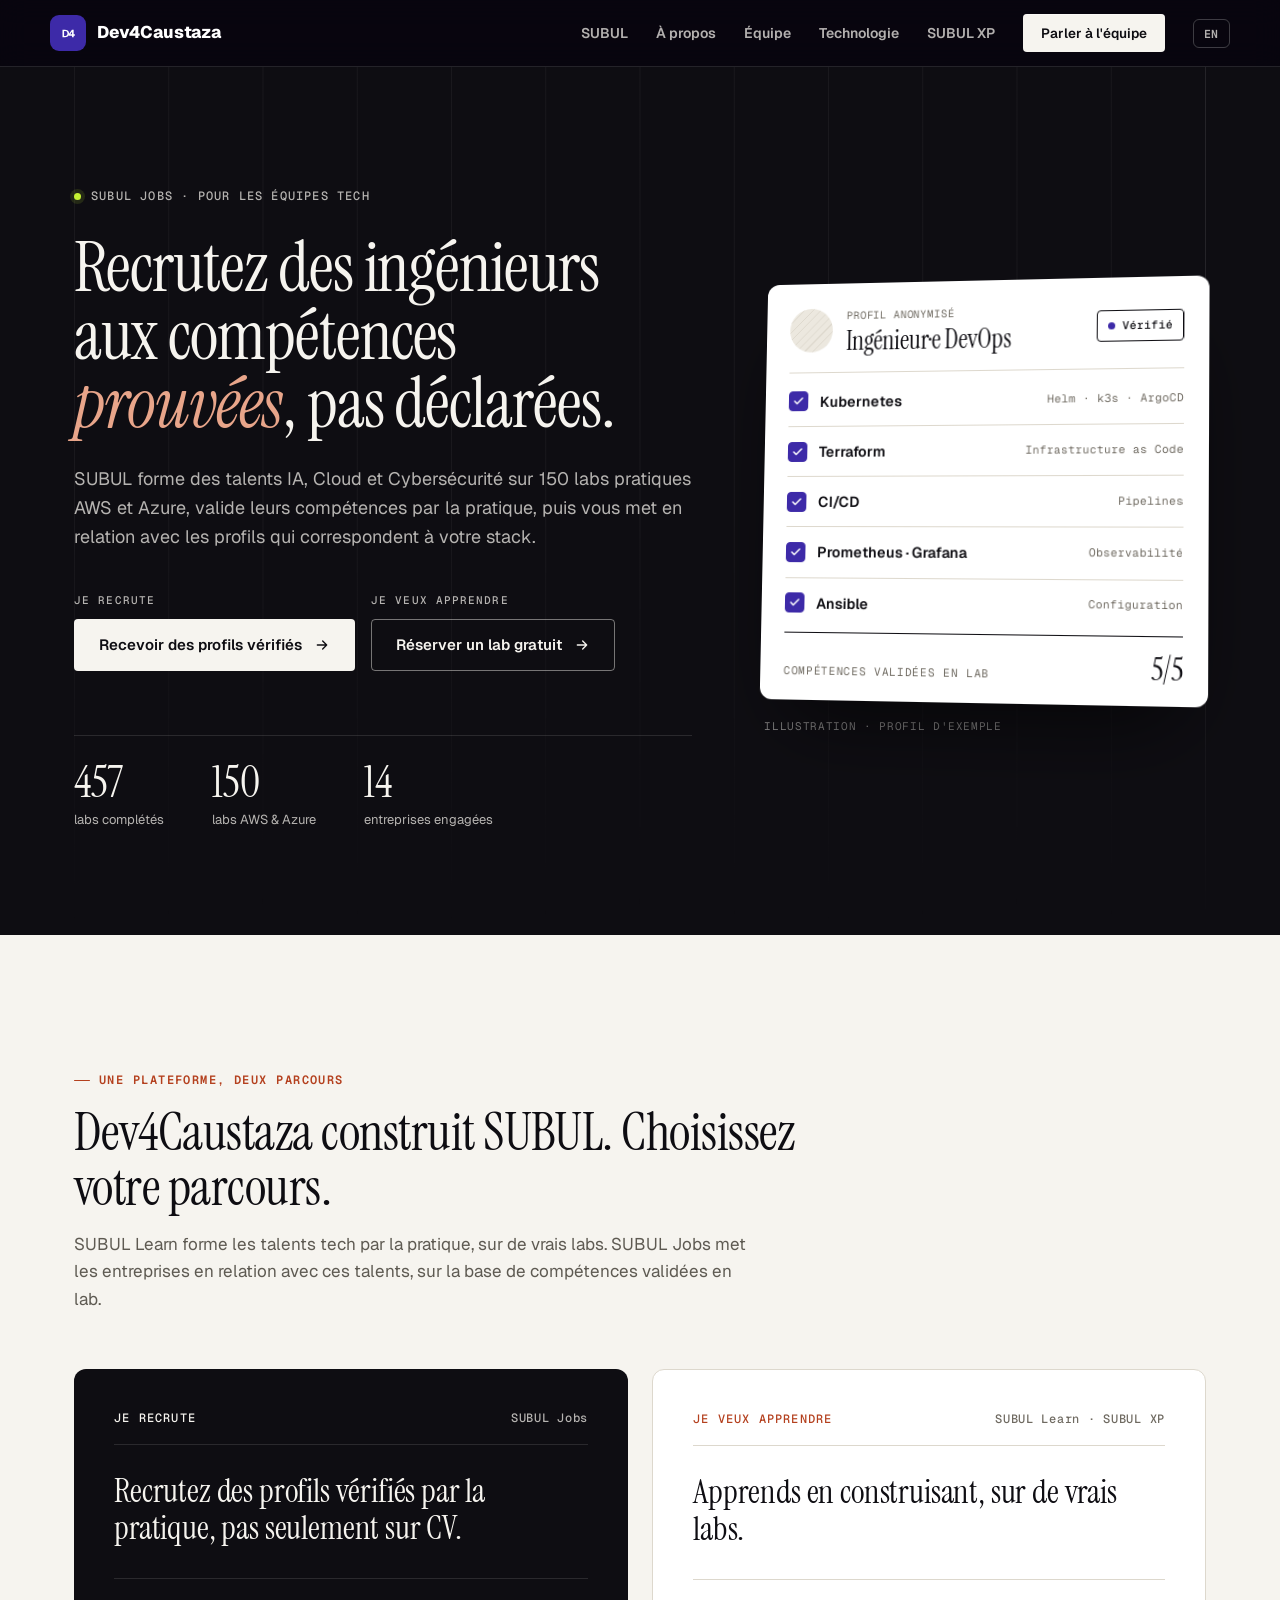
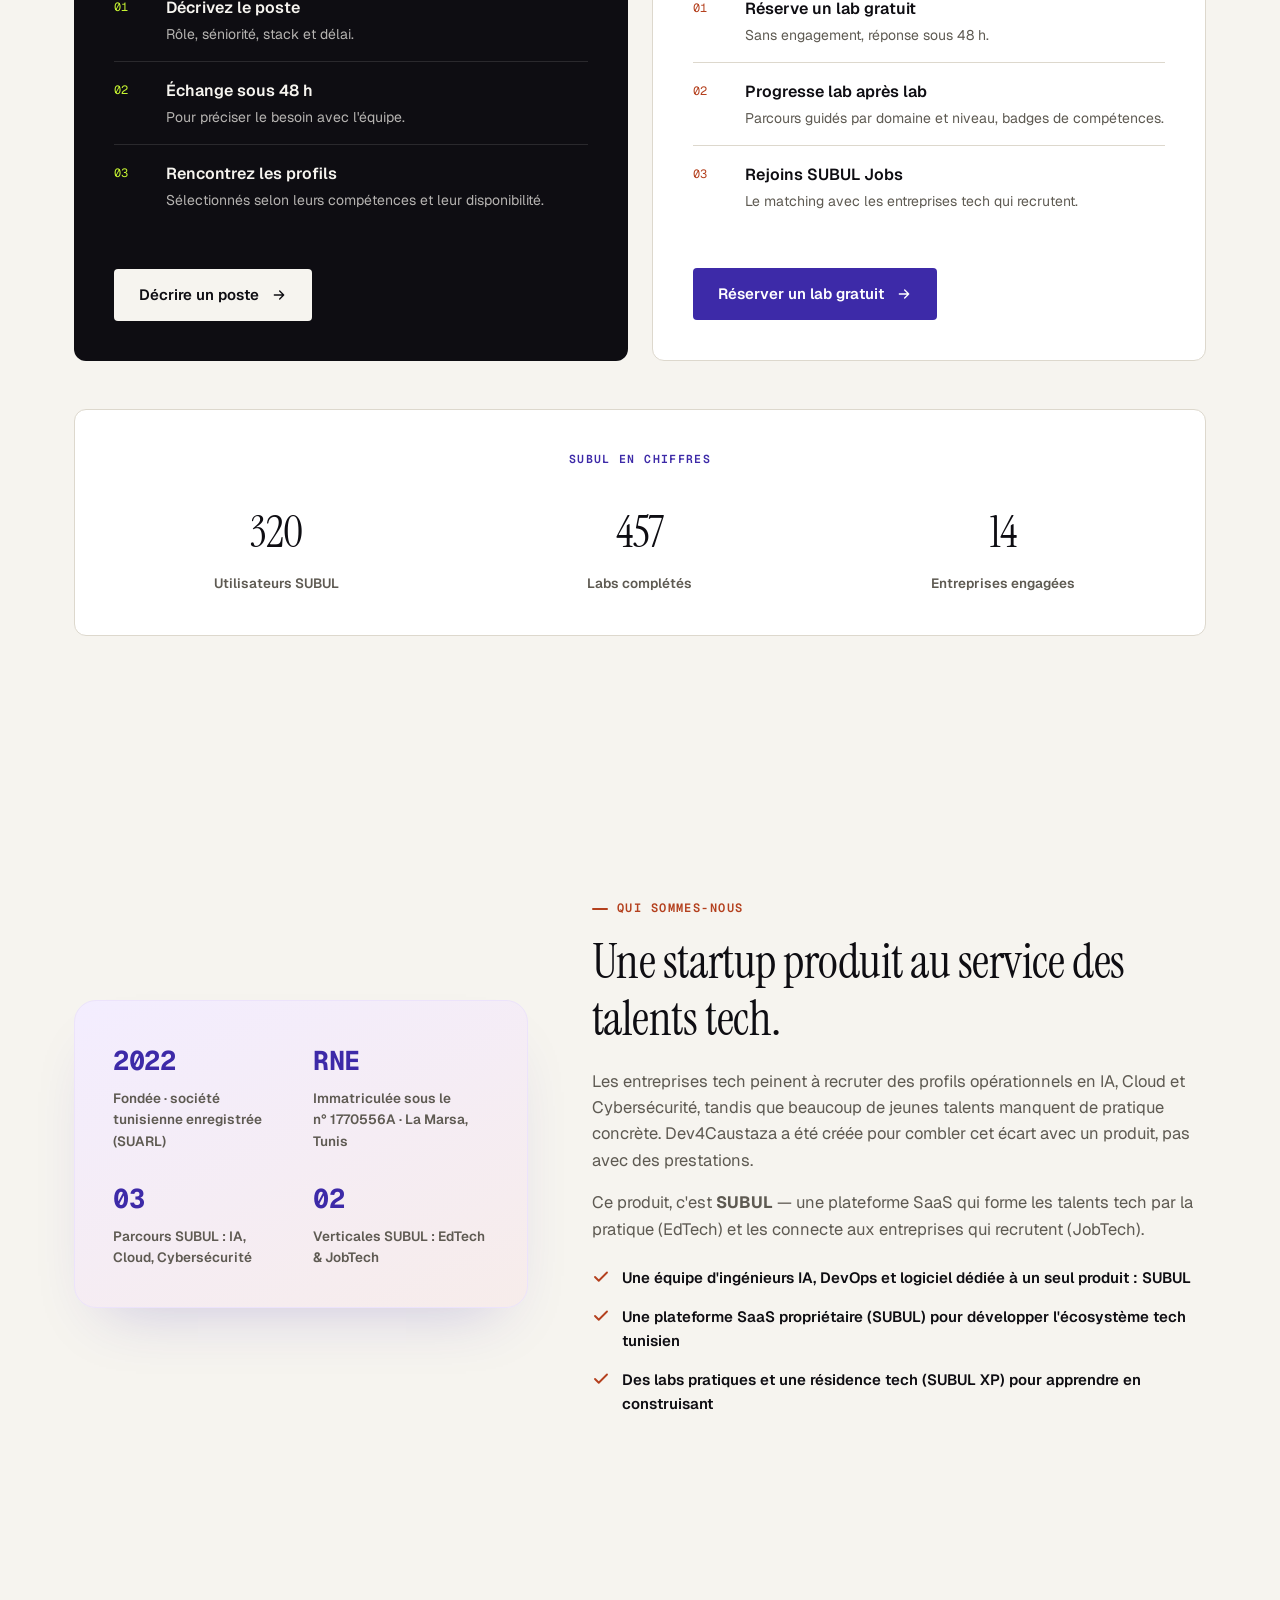
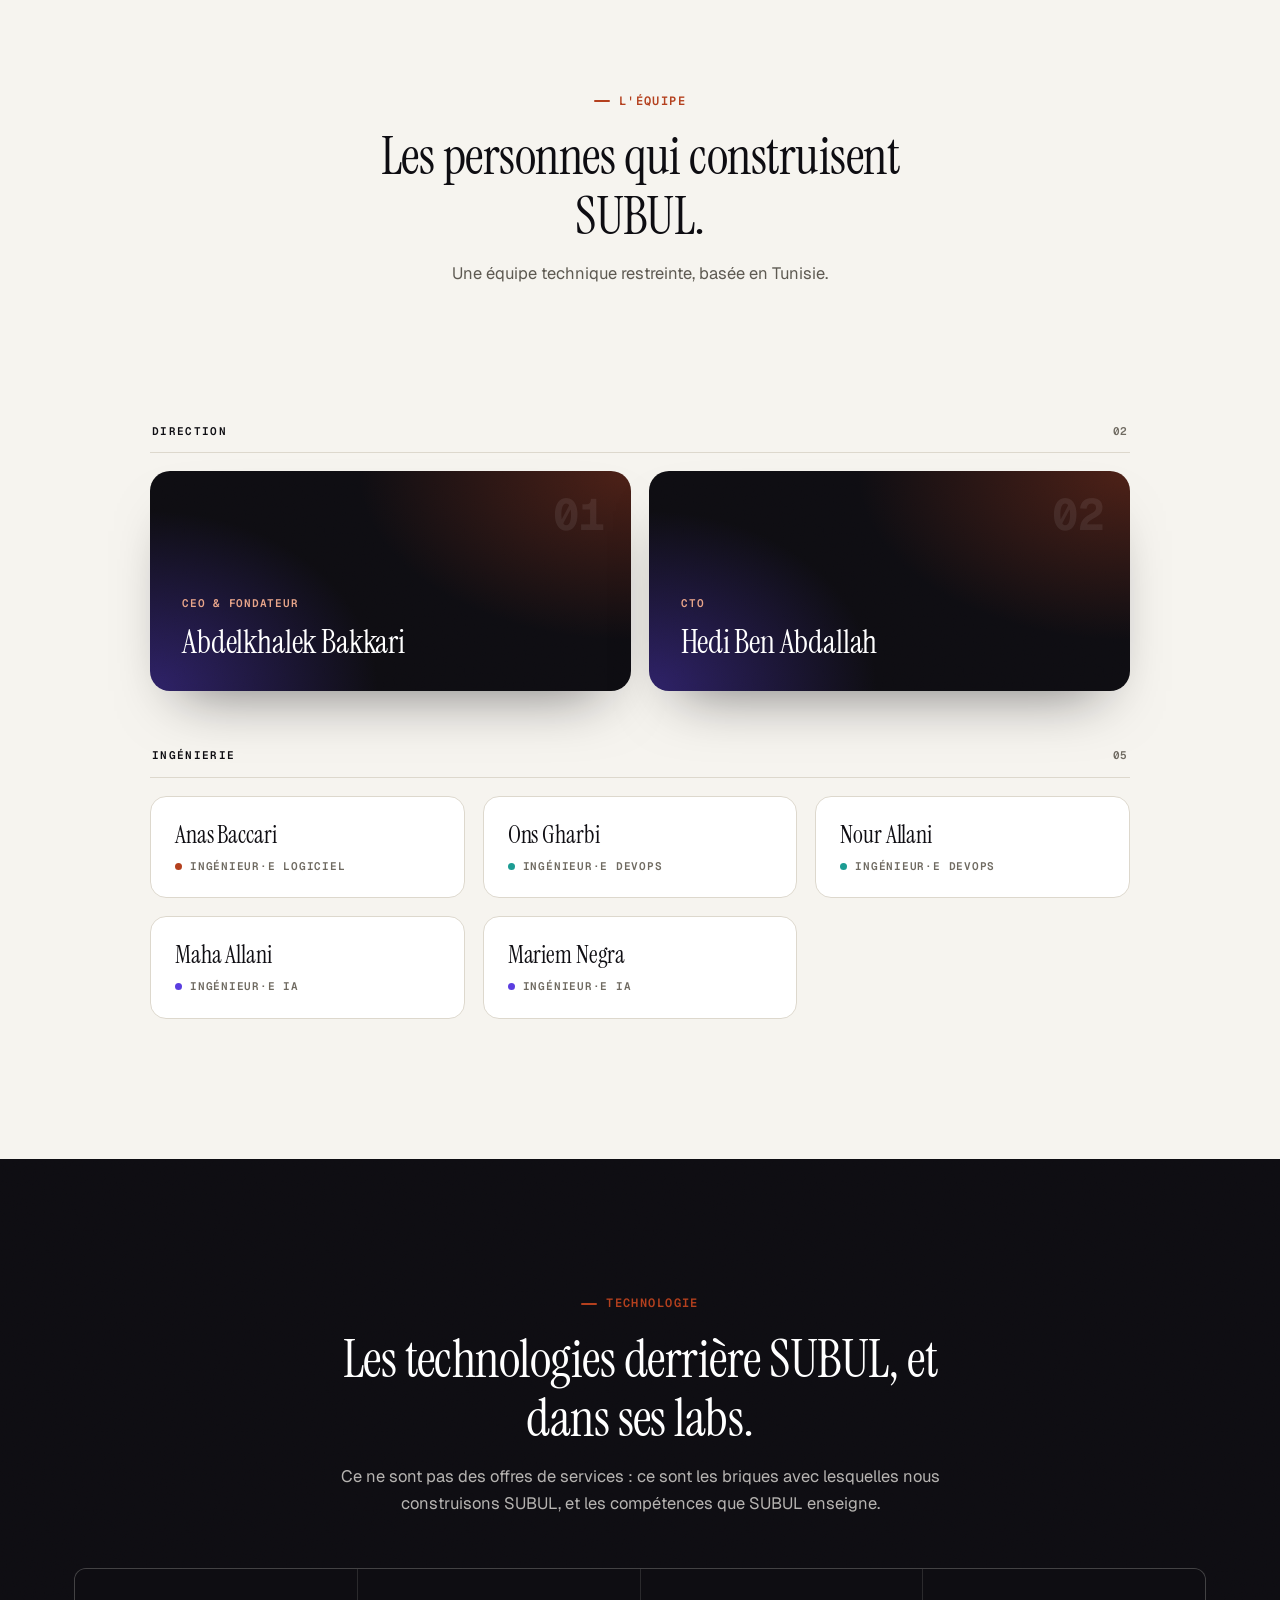
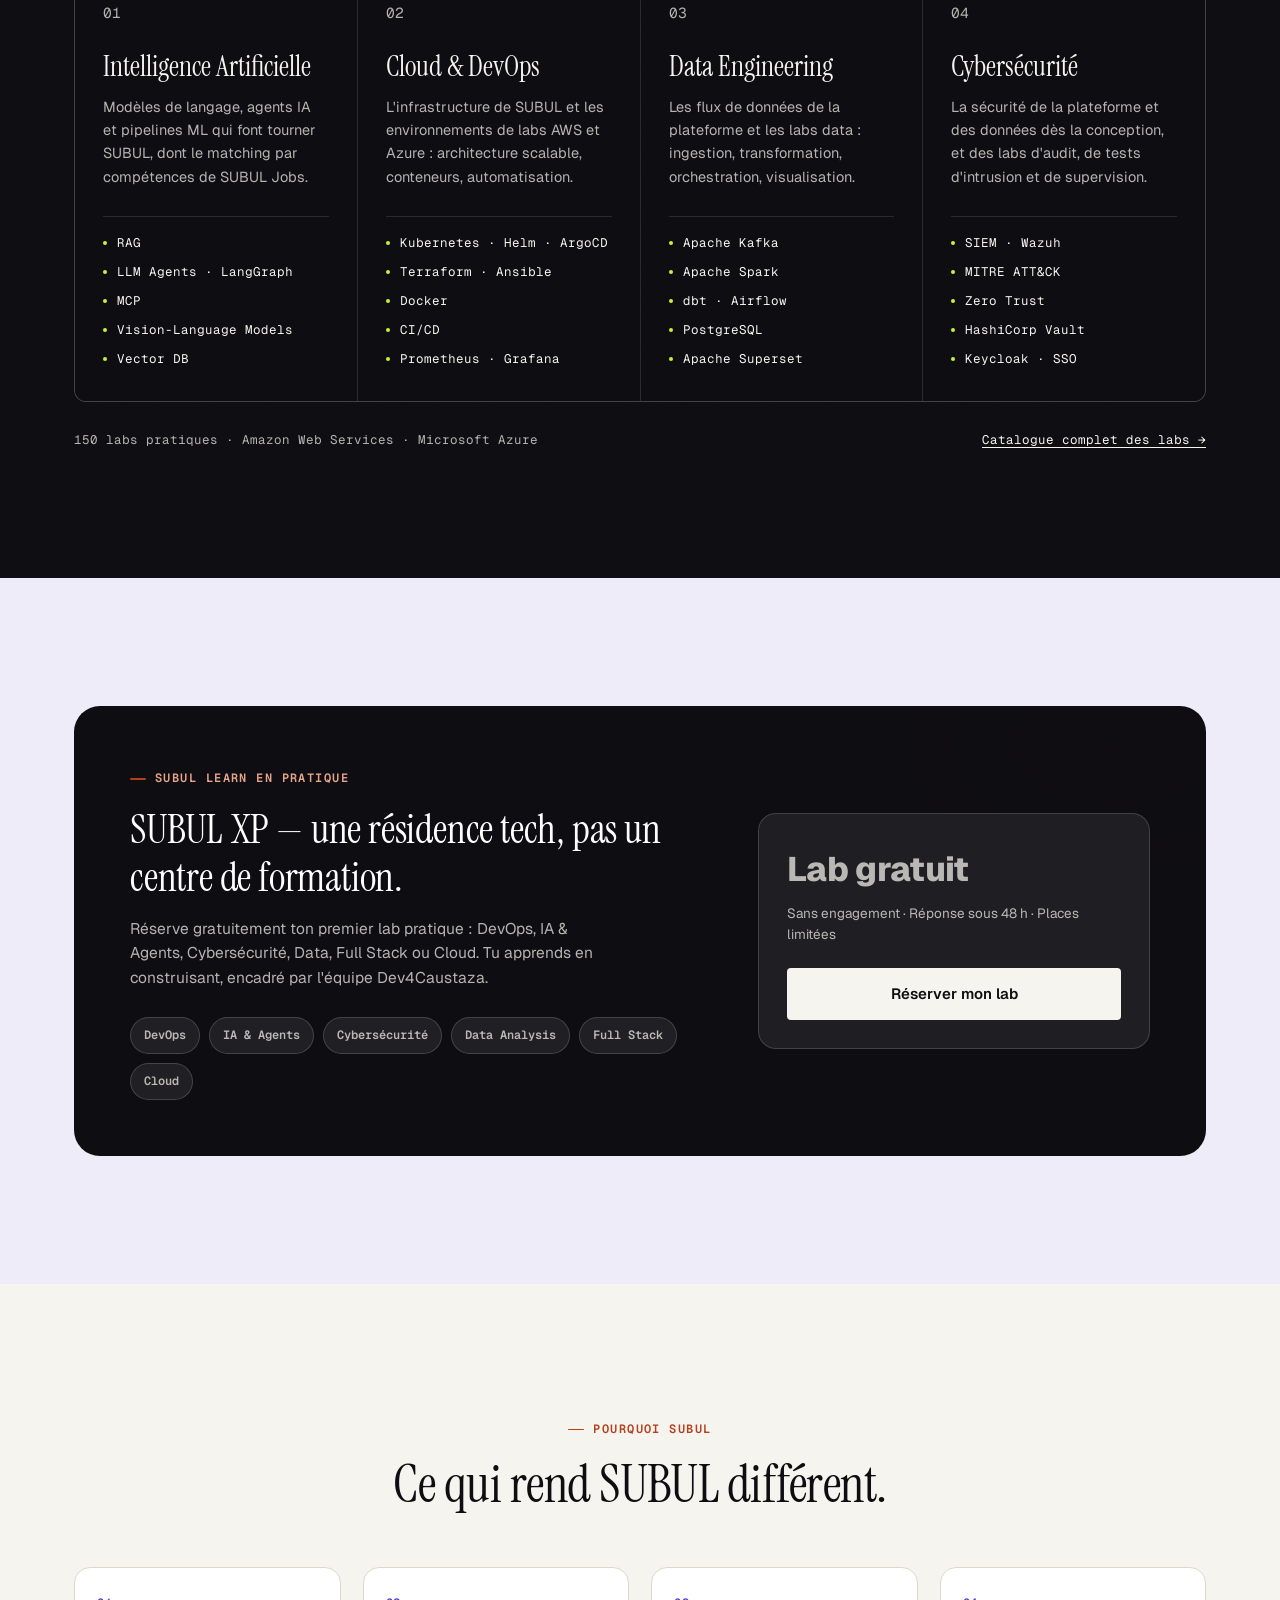
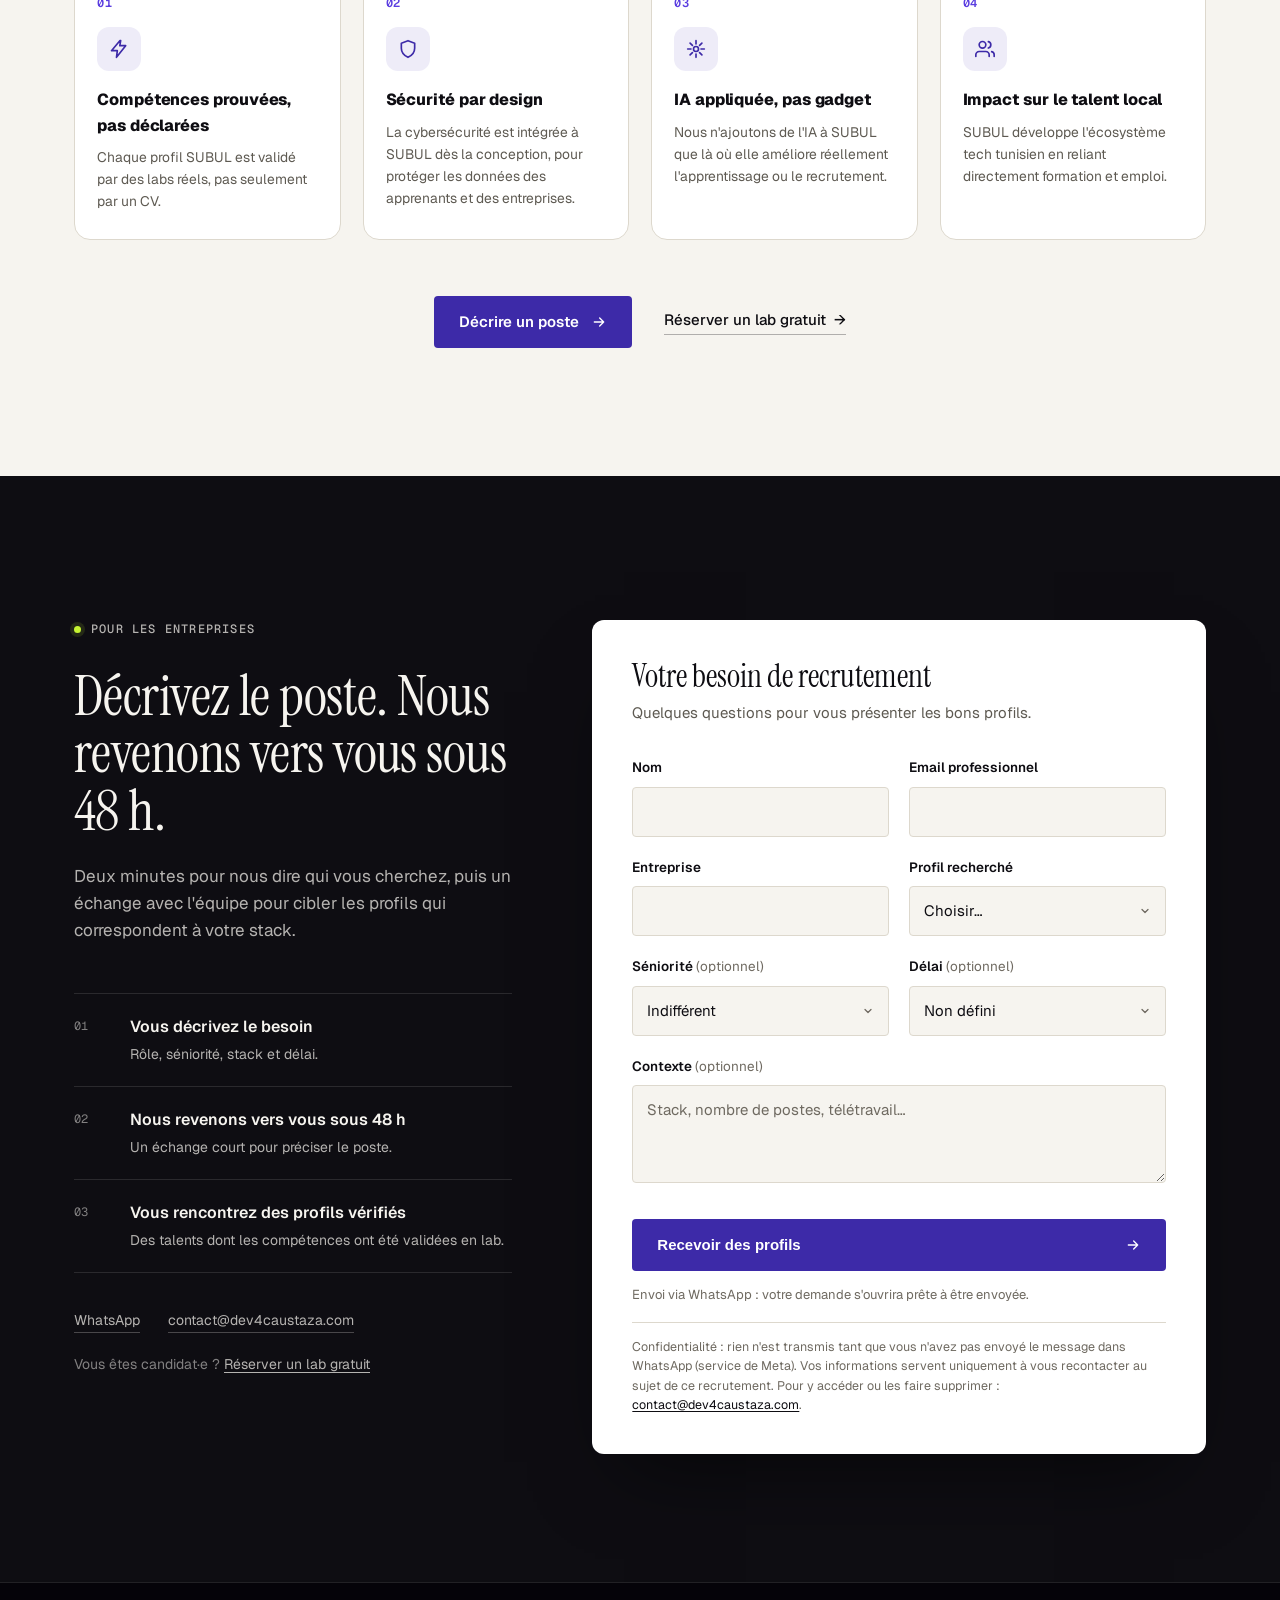
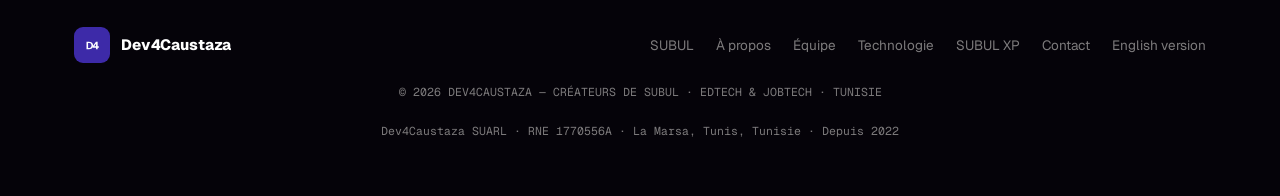
==== commit 3ad6bf5a: "Hero: equal hiring and learning routes; stronger text on dark cards Follow-up from a second UX revie" ====
--- a/index.html
+++ b/index.html
@@ -212,6 +212,8 @@
   .btn-primary:hover{ background:#2F2085; }
   .btn-light{ background:var(--paper); color:var(--title); }
   .btn-light:hover{ background:#fff; }
+  .btn-outline{ background:transparent; color:var(--paper); border-color:rgba(246,244,239,.45); }
+  .btn-outline:hover{ border-color:var(--paper); background:rgba(246,244,239,.06); }
   .btn-block{ width:100%; justify-content:space-between; }
   .btn-arrow{ flex:none; transition:transform .24s cubic-bezier(.2,.7,.2,1); }
   .btn:hover .btn-arrow{ transform:translateX(4px); }
@@ -252,16 +254,22 @@
   }
   .hero h1 em{ font-style:italic; color:var(--clay-soft); }
   .hero .lead{ font-size:18px; line-height:1.6; color:var(--ink-soft); max-width:52ch; margin:0 0 40px; }
-  .hero-actions{ display:flex; flex-wrap:wrap; align-items:center; gap:20px 32px; }
+  .hero-actions{ display:flex; flex-wrap:wrap; align-items:flex-end; gap:20px 16px; }
+  .hero-choice{ display:flex; flex-direction:column; gap:10px; }
+  .hero-choice-label{ font-family:var(--mono); font-size:11px; font-weight:500; letter-spacing:.1em; text-transform:uppercase; color:var(--ink-soft); }
+  @media (max-width:560px){
+    .hero .kicker{ margin-bottom:20px; }
+    .hero h1{ margin-bottom:20px; }
+    .hero .lead{ font-size:17px; margin-bottom:28px; }
+    .hero-choice{ flex:1 1 100%; }
+    .hero-choice .btn{ justify-content:space-between; }
+  }
   .hero-proof{
     list-style:none; margin:64px 0 0; padding:24px 0 0; border-top:1px solid var(--line-dk);
     display:flex; flex-wrap:wrap; gap:24px 48px;
   }
-  .hero-proof li{ display:flex; flex-direction:column; gap:6px; font-size:13px; color:var(--ink-faint); }
+  .hero-proof li{ display:flex; flex-direction:column; gap:6px; font-size:13px; color:var(--ink-soft); }
   .hero-proof strong{ font-family:var(--serif); font-weight:400; font-size:44px; line-height:1; color:var(--paper); font-variant-numeric:tabular-nums; }
-  .hero-alt{ margin:32px 0 0; font-size:14px; color:var(--ink-faint); }
-  .hero-alt a{ color:var(--ink-soft); text-underline-offset:3px; }
-  .hero-alt a:hover{ color:var(--paper); }
 
   .hero-visual{ perspective:1800px; }
   .hero-caption{ margin:20px 0 0; font-family:var(--mono); font-size:11px; letter-spacing:.06em; text-transform:uppercase; color:var(--ink-faint); }
@@ -458,7 +466,7 @@
     font-family:var(--mono); font-size:12px; font-weight:500; letter-spacing:.1em; text-transform:uppercase;
   }
   .path-tag span + span{ letter-spacing:.06em; text-transform:none; }
-  .path-hire .path-tag span + span{ color:var(--ink-faint); }
+  .path-hire .path-tag span + span{ color:var(--ink-soft); }
   .path-learn .path-tag{ border-color:var(--line); color:var(--clay); }
   .path-learn .path-tag span + span{ color:var(--label); }
   .path h3{ margin:0 0 32px; font-family:var(--serif); font-weight:400; font-size:clamp(28px,2.6vw,36px); line-height:1.1; letter-spacing:-.005em; }
@@ -471,7 +479,7 @@
   .path-steps strong{ font-size:16px; font-weight:600; }
   .path-steps span{ font-size:14px; }
   .path-hire .path-steps li::before{ color:var(--signal); }
-  .path-hire .path-steps span{ color:var(--ink-faint); }
+  .path-hire .path-steps span{ color:var(--ink-soft); }
   .path-learn .path-steps li{ border-color:var(--line); }
   .path-learn .path-steps li::before{ color:var(--clay); }
   .path-learn .path-steps span{ color:var(--body); }
@@ -548,7 +556,7 @@
   .next-steps li{ display:grid; grid-template-columns:44px 1fr; gap:4px 12px; padding:20px 0; border-bottom:1px solid var(--line-dk); }
   .next-steps .n{ grid-row:span 2; font-family:var(--mono); font-size:12px; color:var(--ink-faint); padding-top:3px; transition:color .24s; }
   .next-steps strong{ font-size:16px; font-weight:600; color:var(--paper); }
-  .next-steps .d{ font-size:14px; color:var(--ink-faint); }
+  .next-steps .d{ font-size:14px; color:var(--ink-soft); }
   .next-steps li.is-done .n{ color:var(--signal); }
   .contact-alt{ display:flex; flex-wrap:wrap; gap:10px 28px; margin:36px 0 0; font-size:14px; }
   .contact-alt a{ color:var(--ink-soft); text-decoration:none; border-bottom:1px solid rgba(246,244,239,.25); padding-bottom:1px; transition:color .24s, border-color .24s; }
@@ -639,15 +647,14 @@
         <h1>Recrutez des ingénieurs aux compétences <em>prouvées</em>, pas déclarées.</h1>
         <p class="lead">SUBUL forme des talents IA, Cloud et Cybersécurité sur 150 labs pratiques AWS et Azure, valide leurs compétences par la pratique, puis vous met en relation avec les profils qui correspondent à votre stack.</p>
         <div class="hero-actions">
-          <a href="#contact" class="btn btn-light btn-swap"><span class="swap"><span>Recevoir des profils vérifiés</span><span aria-hidden="true">Réponse sous 48&nbsp;h</span></span><svg class="btn-arrow" width="16" height="16" viewBox="0 0 24 24" fill="none" stroke="currentColor" stroke-width="2" stroke-linecap="round" stroke-linejoin="round" aria-hidden="true"><path d="M5 12h14M13 6l6 6-6 6"/></svg></a>
-          <a href="#subul" class="text-link">Comment ça marche <span aria-hidden="true">→</span></a>
+          <div class="hero-choice"><span class="hero-choice-label">Je recrute</span><a href="#contact" class="btn btn-light btn-swap"><span class="swap"><span>Recevoir des profils vérifiés</span><span aria-hidden="true">Réponse sous 48&nbsp;h</span></span><svg class="btn-arrow" width="16" height="16" viewBox="0 0 24 24" fill="none" stroke="currentColor" stroke-width="2" stroke-linecap="round" stroke-linejoin="round" aria-hidden="true"><path d="M5 12h14M13 6l6 6-6 6"/></svg></a></div>
+          <div class="hero-choice"><span class="hero-choice-label">Je veux apprendre</span><a href="lab.html" class="btn btn-outline">Réserver un lab gratuit<svg class="btn-arrow" width="16" height="16" viewBox="0 0 24 24" fill="none" stroke="currentColor" stroke-width="2" stroke-linecap="round" stroke-linejoin="round" aria-hidden="true"><path d="M5 12h14M13 6l6 6-6 6"/></svg></a></div>
         </div>
         <ul class="hero-proof">
           <li><strong>457</strong>labs complétés</li>
           <li><strong>150</strong>labs AWS &amp; Azure</li>
           <li><strong>14</strong>entreprises engagées</li>
         </ul>
-        <p class="hero-alt">Vous êtes candidat·e&nbsp;? <a href="lab.html">Réserver un lab gratuit</a></p>
       </div>
       <div class="hero-visual" data-reveal aria-hidden="true">
         <div class="profile-card">
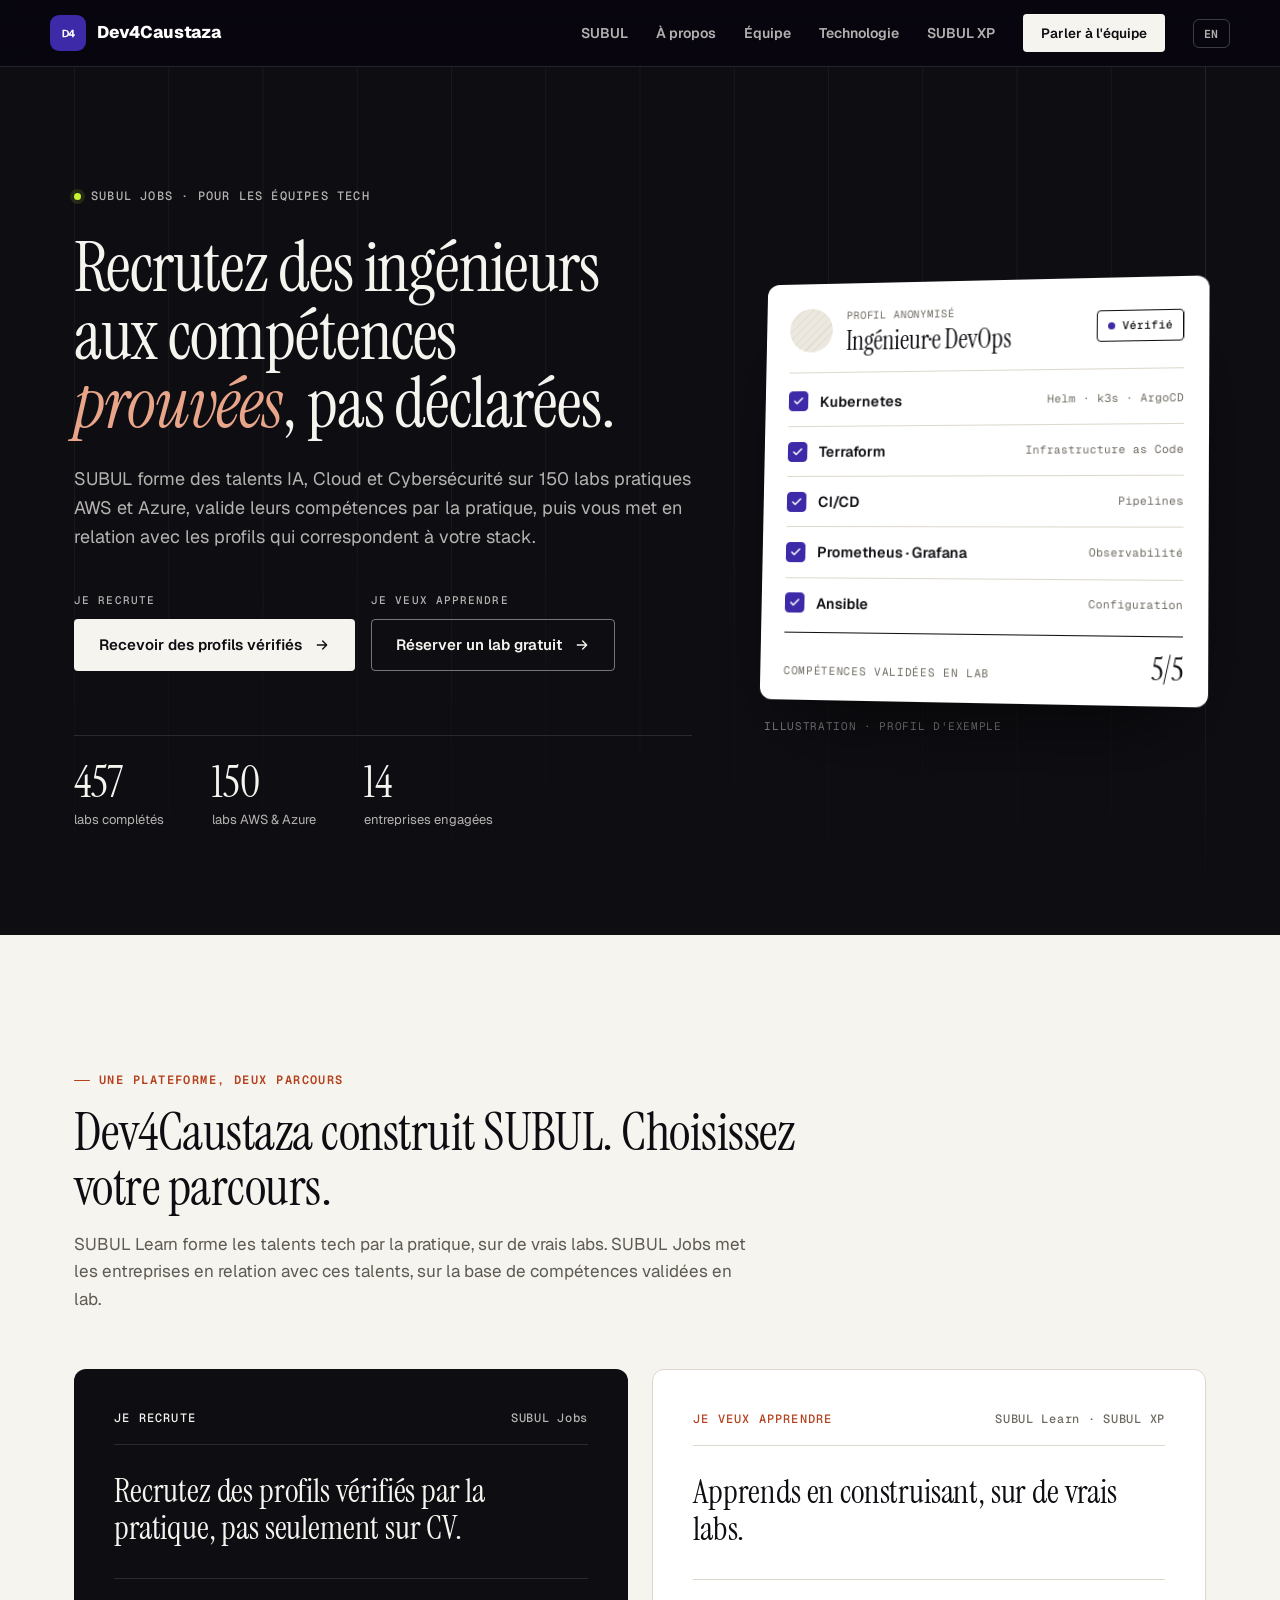
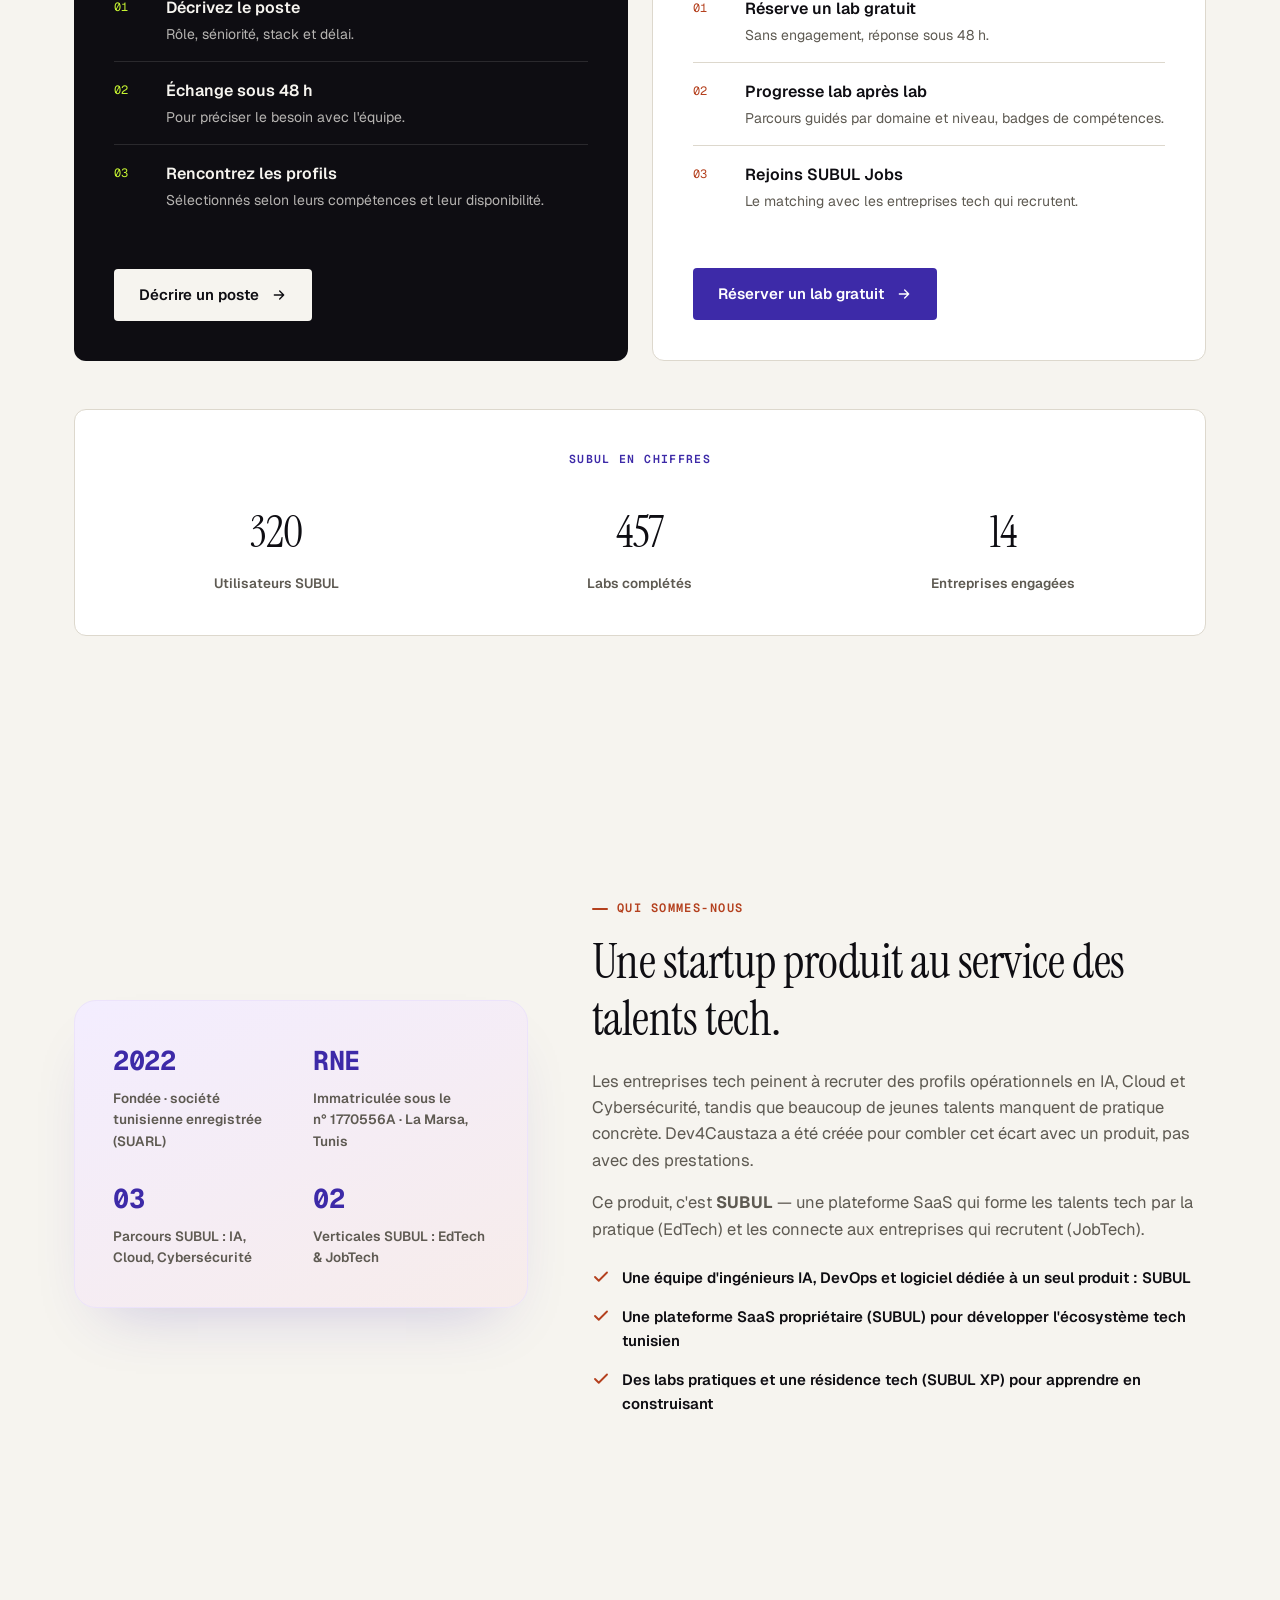
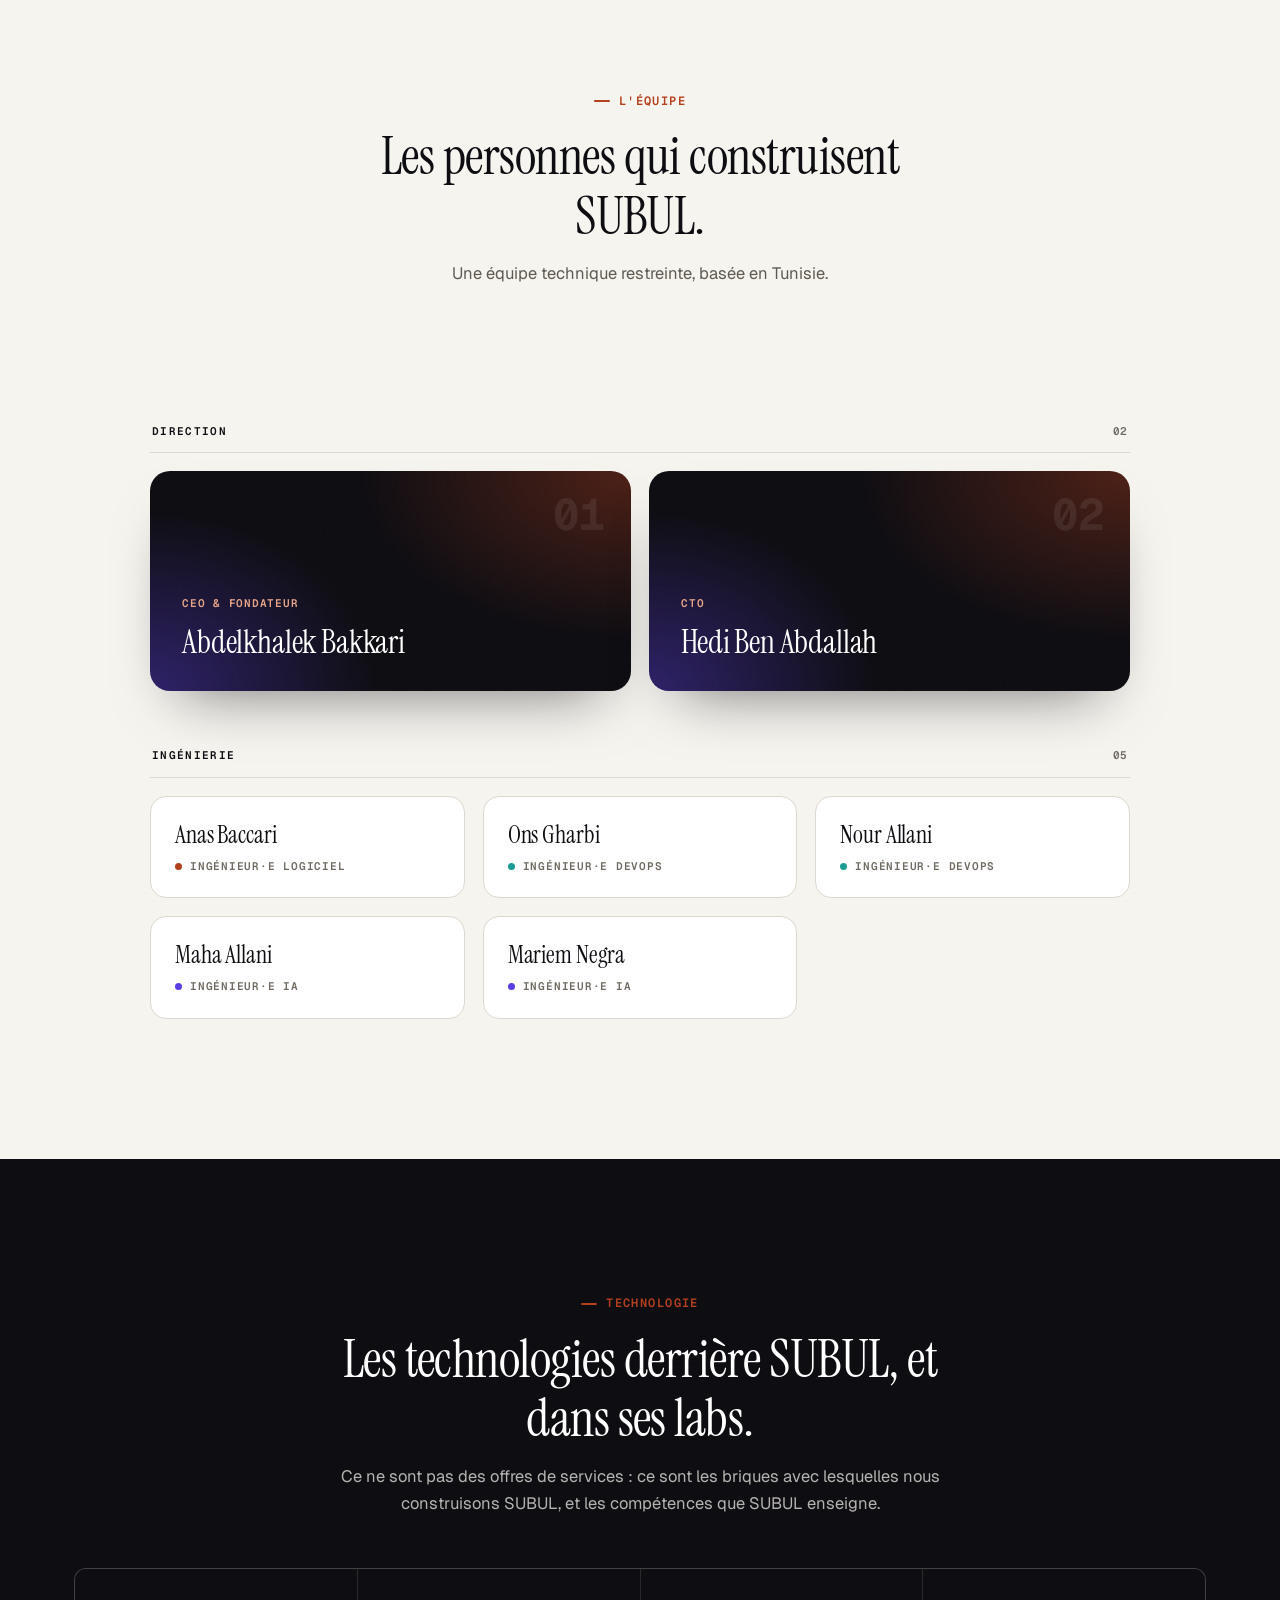
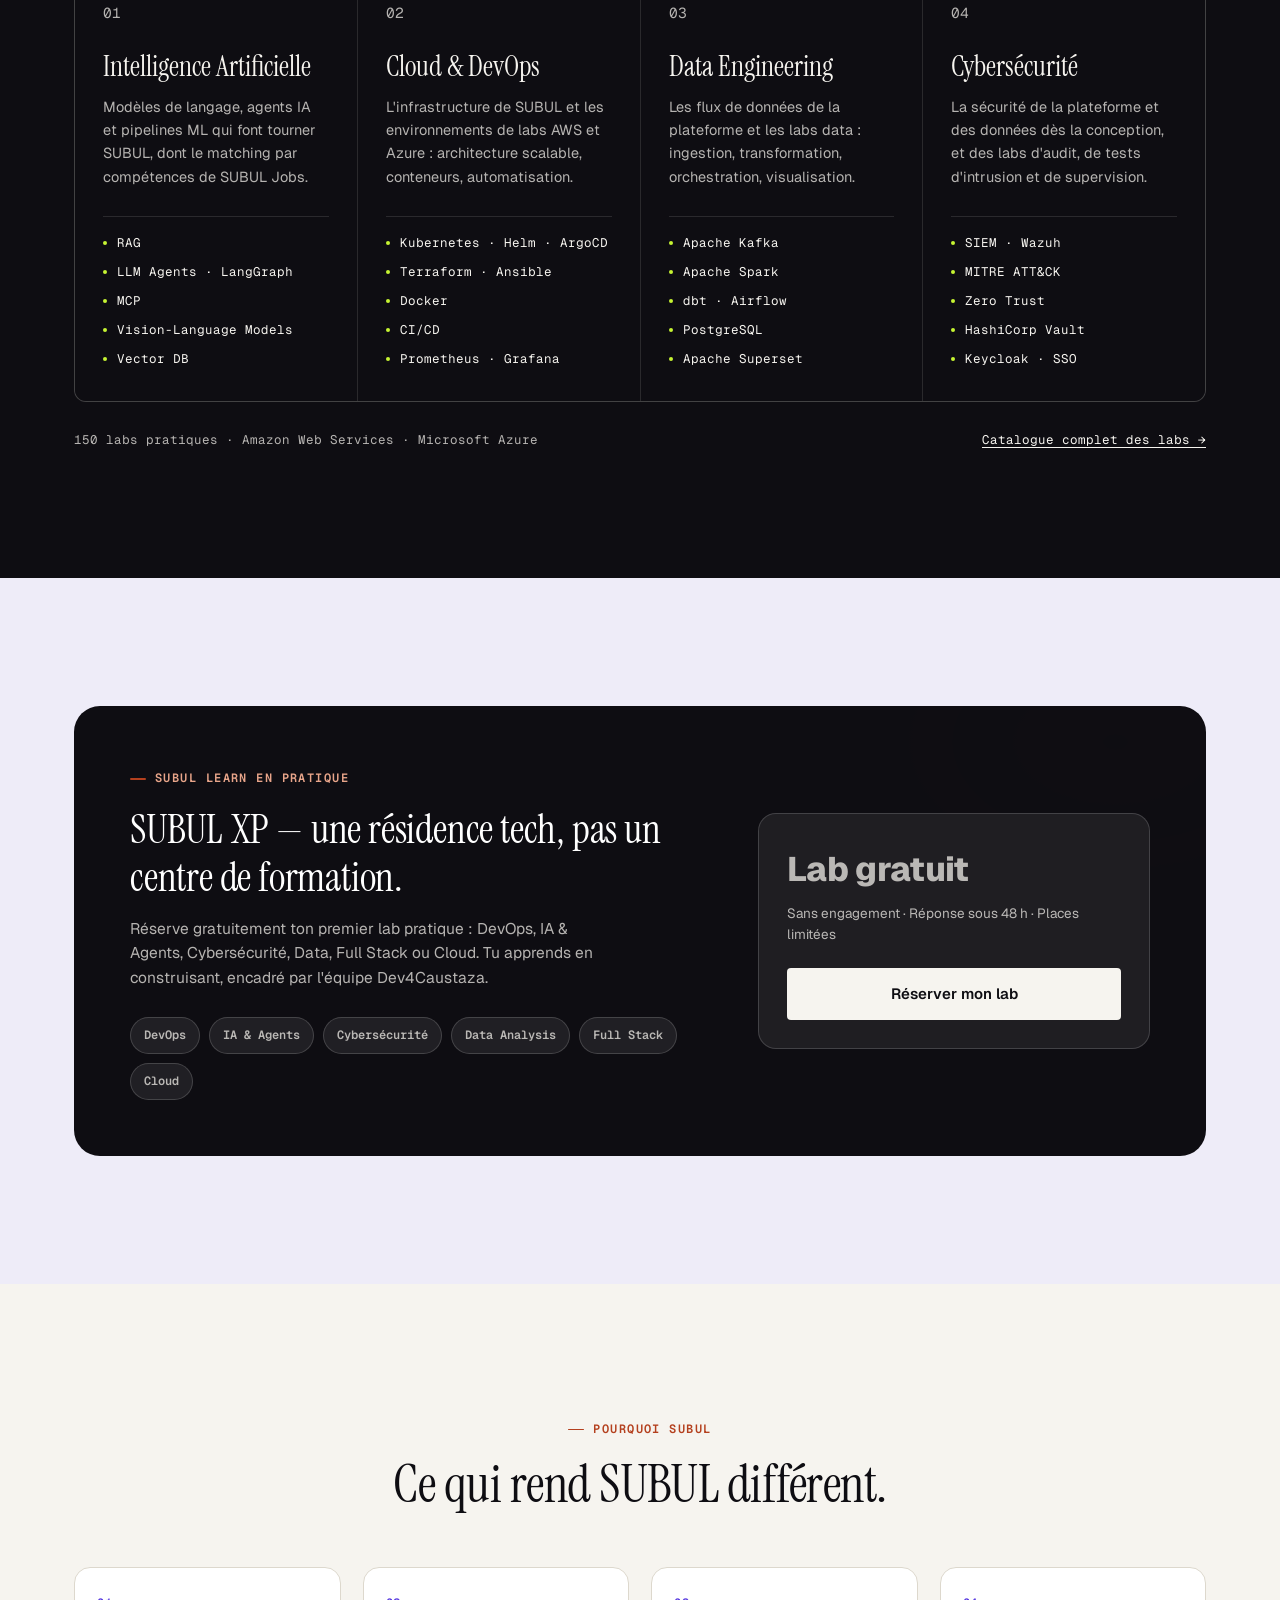
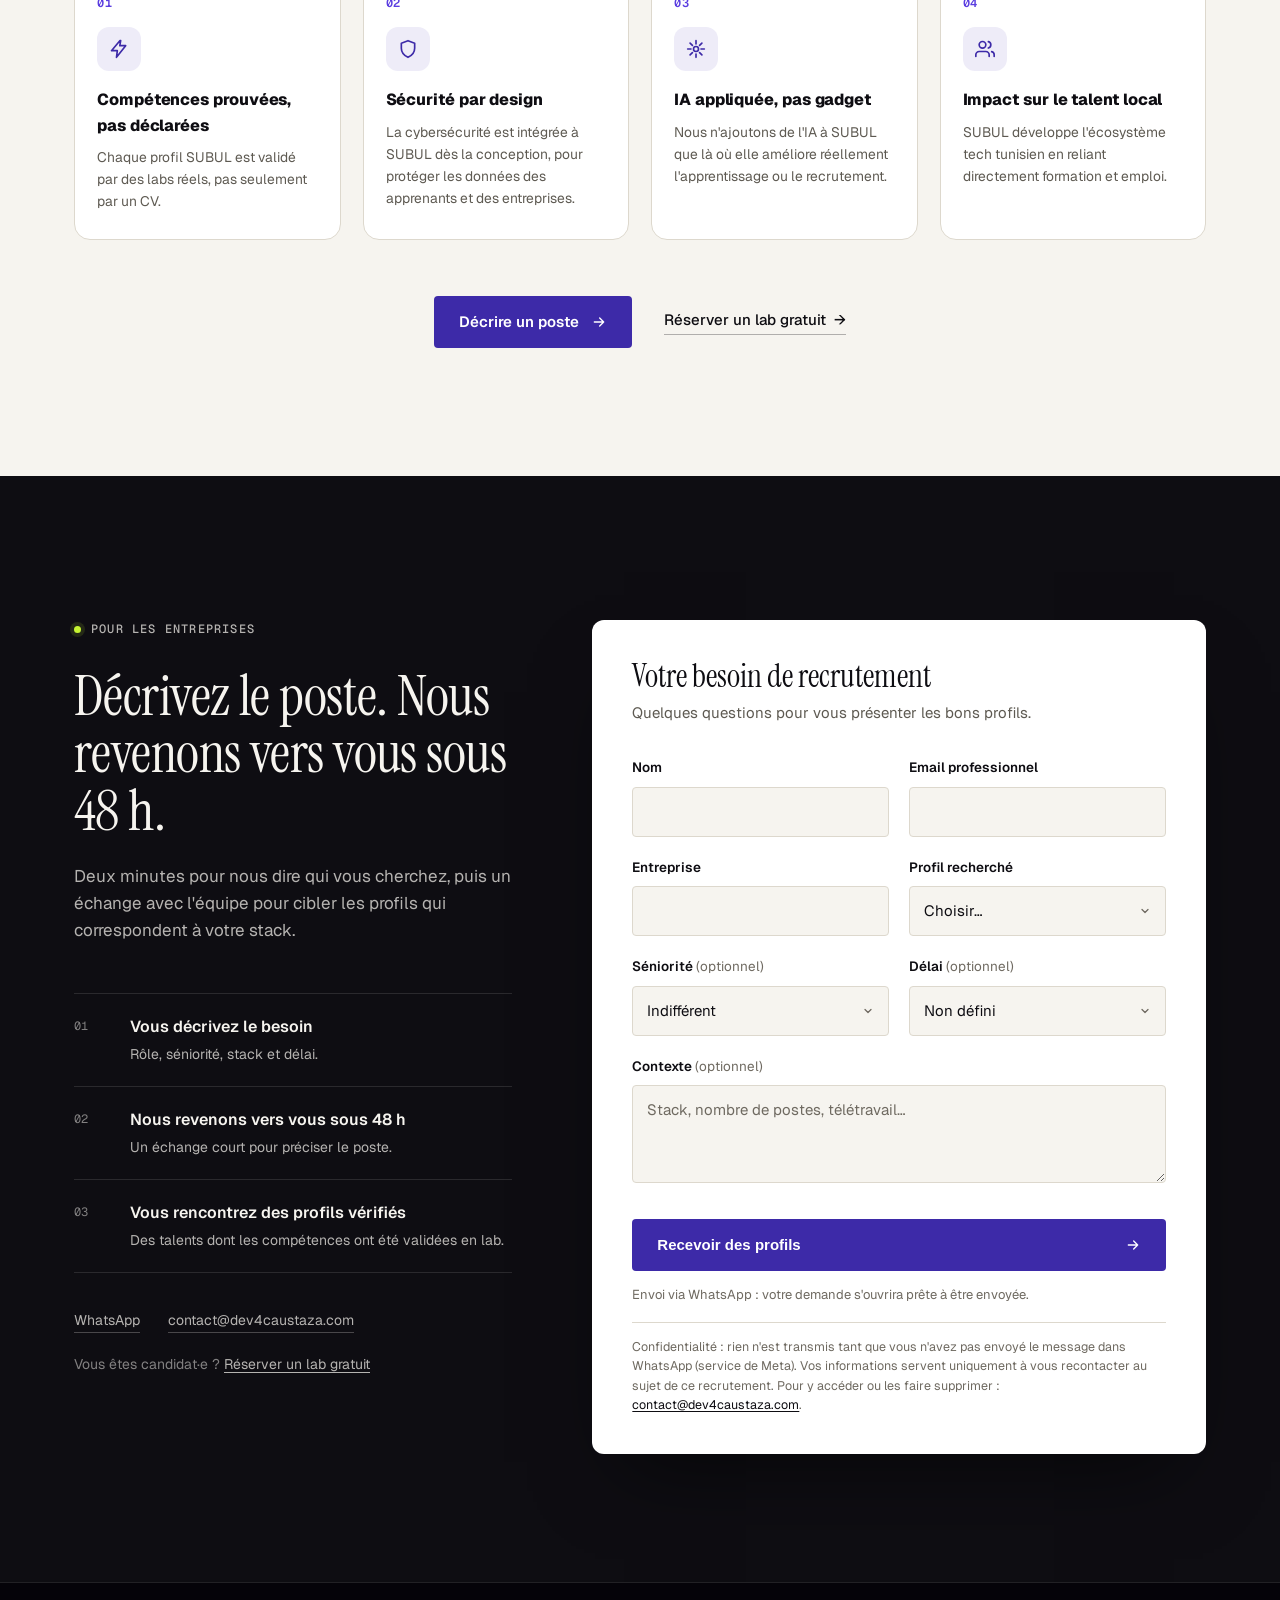
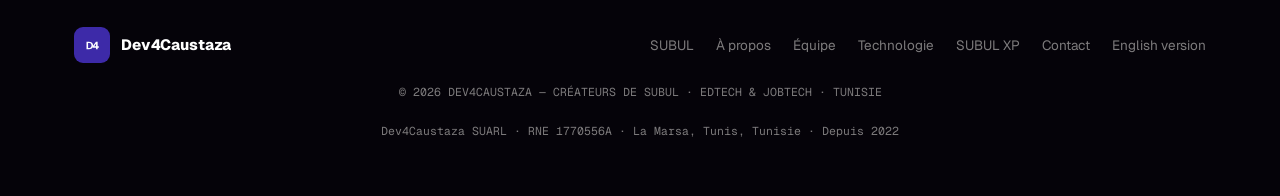
==== commit f713a809: "Hero sample profile always reads Vérifié · 5/5 The card reset itself to "Vérification… 0/5" on load " ====
--- a/index.html
+++ b/index.html
@@ -284,13 +284,10 @@
   .profile-kicker{ margin:0; font-family:var(--mono); font-size:10.5px; letter-spacing:.08em; text-transform:uppercase; color:var(--label); }
   .profile-role{ margin:4px 0 0; font-family:var(--serif); font-size:26px; line-height:1; }
   .profile-status{
-    display:inline-flex; align-items:center; gap:7px; padding:6px 10px; border-radius:4px; border:1px solid var(--line);
-    font-family:var(--mono); font-size:11px; font-weight:500; color:var(--label); white-space:nowrap;
-    transition:color .24s, border-color .24s;
-  }
-  .profile-status .dot{ width:7px; height:7px; border-radius:50%; background:var(--line); transition:background .24s; }
-  .profile-status.is-done{ color:var(--title); border-color:var(--title); }
-  .profile-status.is-done .dot{ background:var(--purple-dk); }
+    display:inline-flex; align-items:center; gap:7px; padding:6px 10px; border-radius:4px; border:1px solid var(--title);
+    font-family:var(--mono); font-size:11px; font-weight:500; color:var(--title); white-space:nowrap;
+  }
+  .profile-status .dot{ width:7px; height:7px; border-radius:50%; background:var(--purple-dk); }
   .profile-checks{ list-style:none; margin:0; padding:4px 0; }
   .profile-checks li{
     display:grid; grid-template-columns:20px 1fr auto; gap:12px; align-items:center;
@@ -298,12 +295,16 @@
   }
   .profile-checks li:last-child{ border-bottom:0; }
   .profile-check{
-    width:20px; height:20px; border-radius:4px; border:1px solid var(--line); display:grid; place-items:center;
-    transition:background .24s, border-color .24s;
-  }
-  .profile-check svg{ opacity:0; transform:scale(.5); transition:opacity .24s, transform .24s cubic-bezier(.2,.7,.2,1); }
-  .profile-checks li.is-done .profile-check{ background:var(--purple-dk); border-color:var(--purple-dk); }
-  .profile-checks li.is-done .profile-check svg{ opacity:1; transform:none; }
+    width:20px; height:20px; border-radius:4px; display:grid; place-items:center;
+    background:var(--purple-dk); border:1px solid var(--purple-dk);
+  }
+  @keyframes check-in{ from{ transform:scale(.55); } to{ transform:none; } }
+  .hero-visual.in .profile-check svg{ animation:check-in .32s cubic-bezier(.2,.7,.2,1) both; }
+  .hero-visual.in .profile-checks li:nth-child(1) .profile-check svg{ animation-delay:.35s; }
+  .hero-visual.in .profile-checks li:nth-child(2) .profile-check svg{ animation-delay:.47s; }
+  .hero-visual.in .profile-checks li:nth-child(3) .profile-check svg{ animation-delay:.59s; }
+  .hero-visual.in .profile-checks li:nth-child(4) .profile-check svg{ animation-delay:.71s; }
+  .hero-visual.in .profile-checks li:nth-child(5) .profile-check svg{ animation-delay:.83s; }
   .profile-skill{ font-weight:600; }
   .profile-meta{ font-family:var(--mono); font-size:11px; color:var(--label); text-align:right; }
   .profile-foot{
@@ -664,14 +665,14 @@
               <p class="profile-kicker">Profil anonymisé</p>
               <p class="profile-role">Ingénieur·e DevOps</p>
             </div>
-            <span class="profile-status is-done" data-pending="Vérification…"><span class="dot"></span><span class="label">Vérifié</span></span>
+            <span class="profile-status"><span class="dot"></span>Vérifié</span>
           </div>
           <ul class="profile-checks">
-            <li class="is-done"><span class="profile-check"><svg width="12" height="12" viewBox="0 0 24 24" fill="none" stroke="#fff" stroke-width="3" stroke-linecap="round" stroke-linejoin="round" aria-hidden="true"><path d="M20 6 9 17l-5-5"/></svg></span><span class="profile-skill">Kubernetes</span><span class="profile-meta">Helm · k3s · ArgoCD</span></li>
-            <li class="is-done"><span class="profile-check"><svg width="12" height="12" viewBox="0 0 24 24" fill="none" stroke="#fff" stroke-width="3" stroke-linecap="round" stroke-linejoin="round" aria-hidden="true"><path d="M20 6 9 17l-5-5"/></svg></span><span class="profile-skill">Terraform</span><span class="profile-meta">Infrastructure as Code</span></li>
-            <li class="is-done"><span class="profile-check"><svg width="12" height="12" viewBox="0 0 24 24" fill="none" stroke="#fff" stroke-width="3" stroke-linecap="round" stroke-linejoin="round" aria-hidden="true"><path d="M20 6 9 17l-5-5"/></svg></span><span class="profile-skill">CI/CD</span><span class="profile-meta">Pipelines</span></li>
-            <li class="is-done"><span class="profile-check"><svg width="12" height="12" viewBox="0 0 24 24" fill="none" stroke="#fff" stroke-width="3" stroke-linecap="round" stroke-linejoin="round" aria-hidden="true"><path d="M20 6 9 17l-5-5"/></svg></span><span class="profile-skill">Prometheus · Grafana</span><span class="profile-meta">Observabilité</span></li>
-            <li class="is-done"><span class="profile-check"><svg width="12" height="12" viewBox="0 0 24 24" fill="none" stroke="#fff" stroke-width="3" stroke-linecap="round" stroke-linejoin="round" aria-hidden="true"><path d="M20 6 9 17l-5-5"/></svg></span><span class="profile-skill">Ansible</span><span class="profile-meta">Configuration</span></li>
+            <li><span class="profile-check"><svg width="12" height="12" viewBox="0 0 24 24" fill="none" stroke="#fff" stroke-width="3" stroke-linecap="round" stroke-linejoin="round" aria-hidden="true"><path d="M20 6 9 17l-5-5"/></svg></span><span class="profile-skill">Kubernetes</span><span class="profile-meta">Helm · k3s · ArgoCD</span></li>
+            <li><span class="profile-check"><svg width="12" height="12" viewBox="0 0 24 24" fill="none" stroke="#fff" stroke-width="3" stroke-linecap="round" stroke-linejoin="round" aria-hidden="true"><path d="M20 6 9 17l-5-5"/></svg></span><span class="profile-skill">Terraform</span><span class="profile-meta">Infrastructure as Code</span></li>
+            <li><span class="profile-check"><svg width="12" height="12" viewBox="0 0 24 24" fill="none" stroke="#fff" stroke-width="3" stroke-linecap="round" stroke-linejoin="round" aria-hidden="true"><path d="M20 6 9 17l-5-5"/></svg></span><span class="profile-skill">CI/CD</span><span class="profile-meta">Pipelines</span></li>
+            <li><span class="profile-check"><svg width="12" height="12" viewBox="0 0 24 24" fill="none" stroke="#fff" stroke-width="3" stroke-linecap="round" stroke-linejoin="round" aria-hidden="true"><path d="M20 6 9 17l-5-5"/></svg></span><span class="profile-skill">Prometheus · Grafana</span><span class="profile-meta">Observabilité</span></li>
+            <li><span class="profile-check"><svg width="12" height="12" viewBox="0 0 24 24" fill="none" stroke="#fff" stroke-width="3" stroke-linecap="round" stroke-linejoin="round" aria-hidden="true"><path d="M20 6 9 17l-5-5"/></svg></span><span class="profile-skill">Ansible</span><span class="profile-meta">Configuration</span></li>
           </ul>
           <div class="profile-foot"><span>Compétences validées en lab</span><span class="profile-tally">5/5</span></div>
         </div>
@@ -1017,28 +1018,6 @@
   navToggle.setAttribute("aria-expanded", "false");
 }));
 
-/* profil d'exemple : vérification des compétences */
-const profile = document.querySelector(".profile-card");
-if (profile && !window.matchMedia("(prefers-reduced-motion: reduce)").matches) {
-  const rows   = profile.querySelectorAll(".profile-checks li");
-  const tally  = profile.querySelector(".profile-tally");
-  const status = profile.querySelector(".profile-status");
-  const label  = status.querySelector(".label");
-  const doneLabel = label.textContent;
-  rows.forEach(row => row.classList.remove("is-done"));
-  status.classList.remove("is-done");
-  label.textContent = status.dataset.pending;
-  tally.textContent = "0/" + rows.length;
-  rows.forEach((row, i) => setTimeout(() => {
-    row.classList.add("is-done");
-    tally.textContent = (i + 1) + "/" + rows.length;
-    if (i === rows.length - 1) {
-      status.classList.add("is-done");
-      label.textContent = doneLabel;
-    }
-  }, 900 + i * 280));
-}
-
 /* demande entreprise */
 const cf        = document.getElementById("cf");
 const cfHint    = document.getElementById("cfHint");
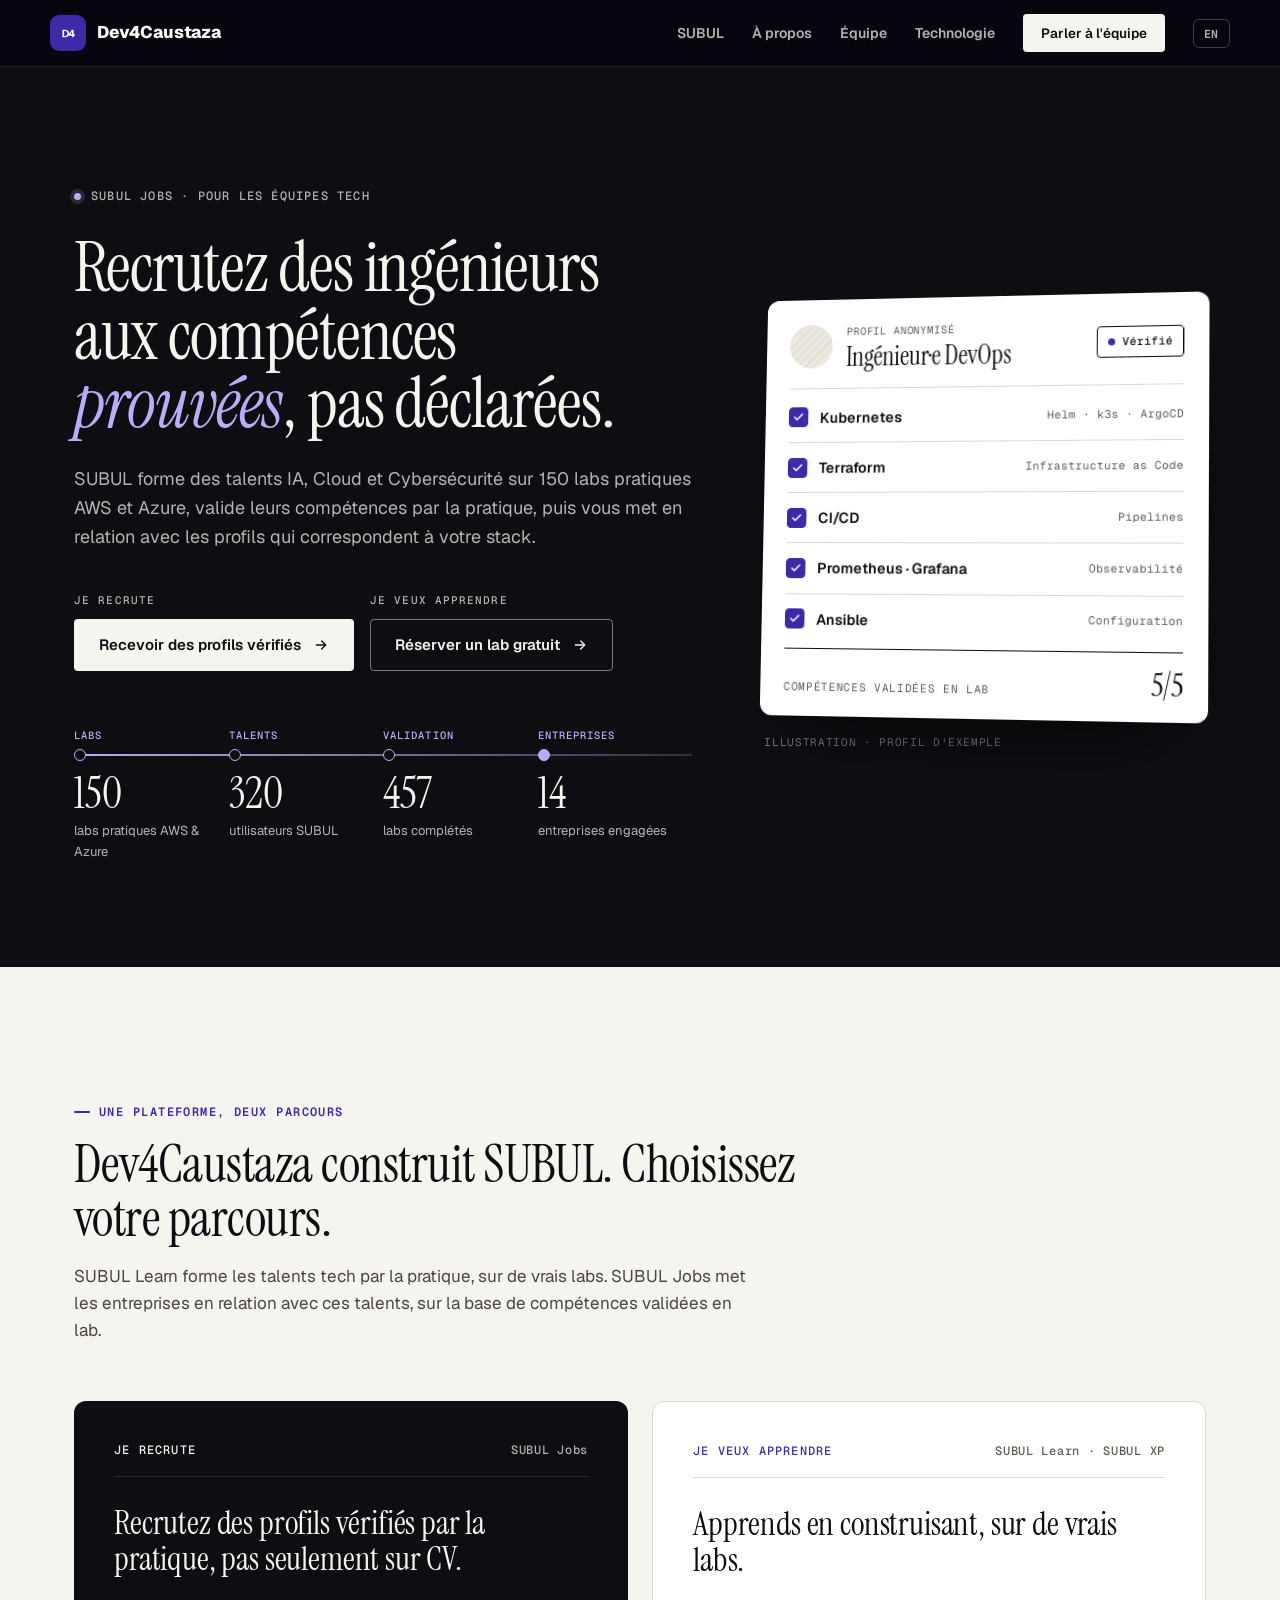
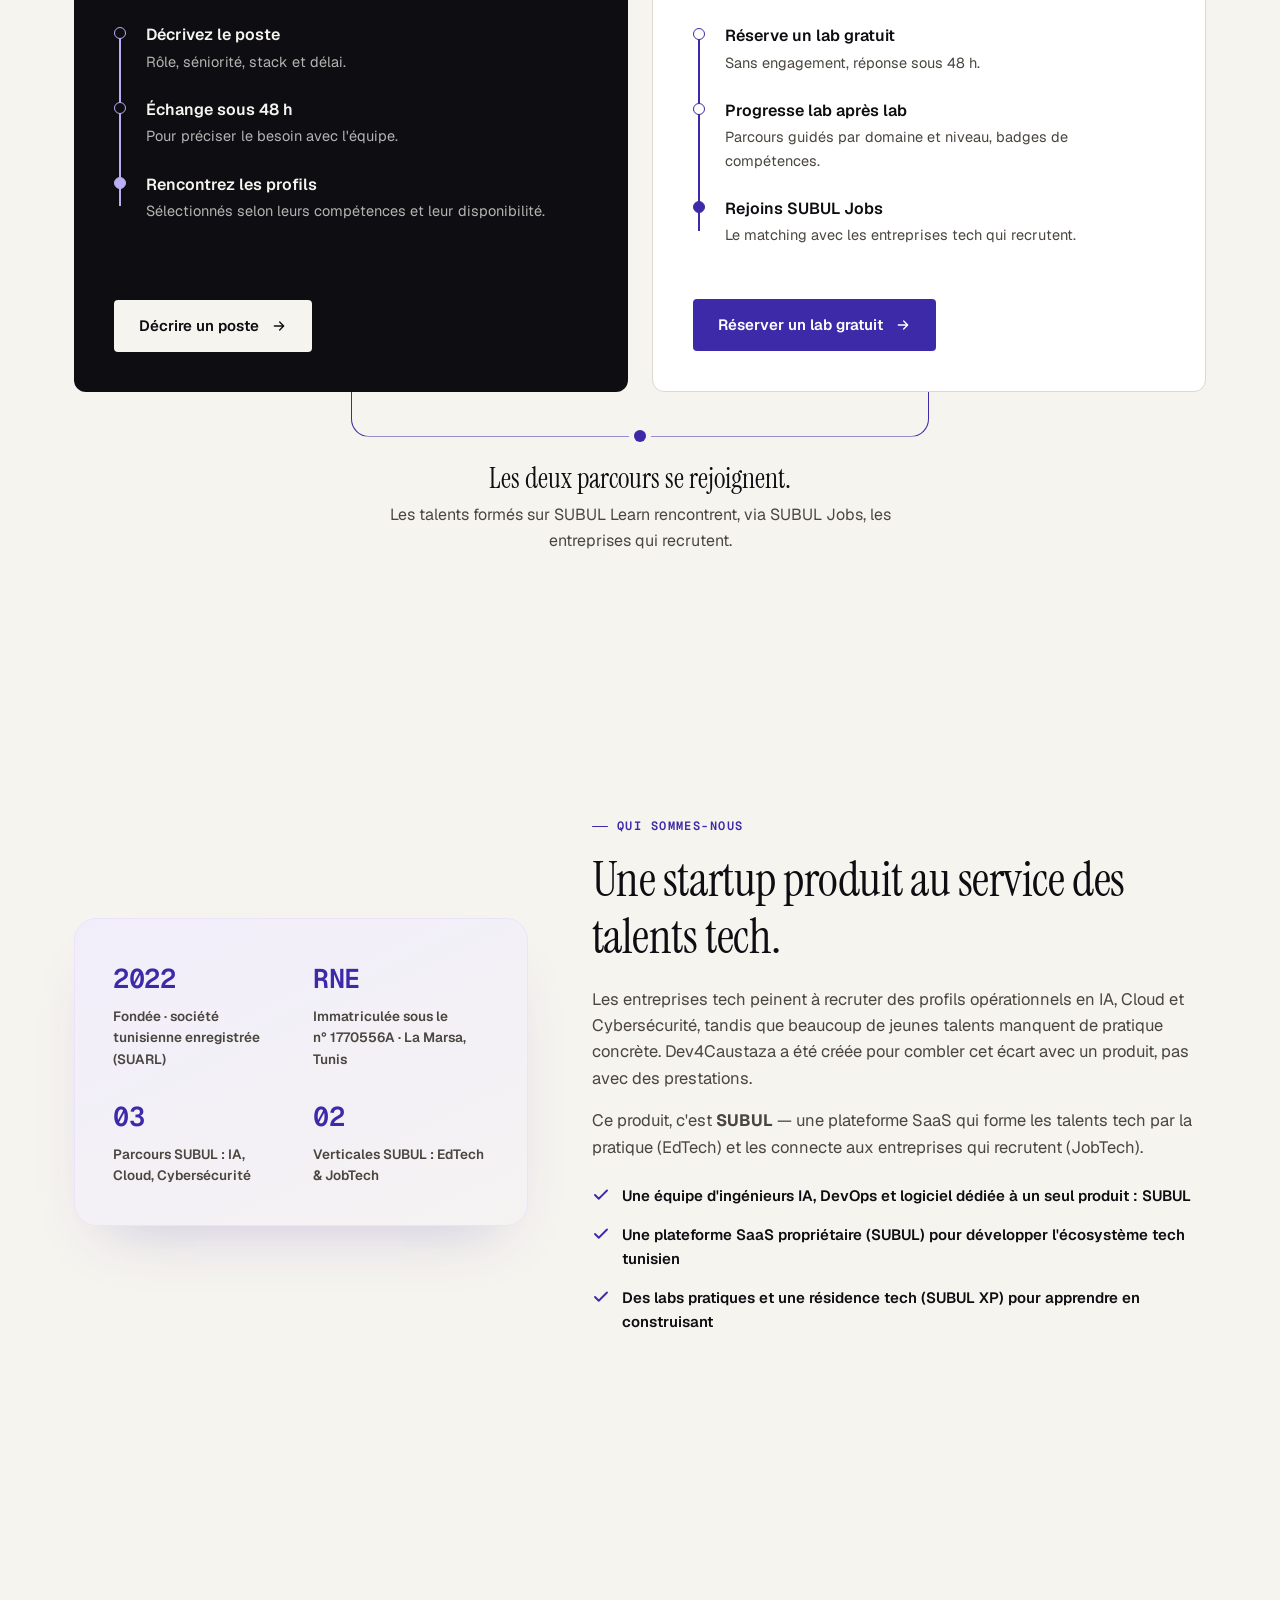
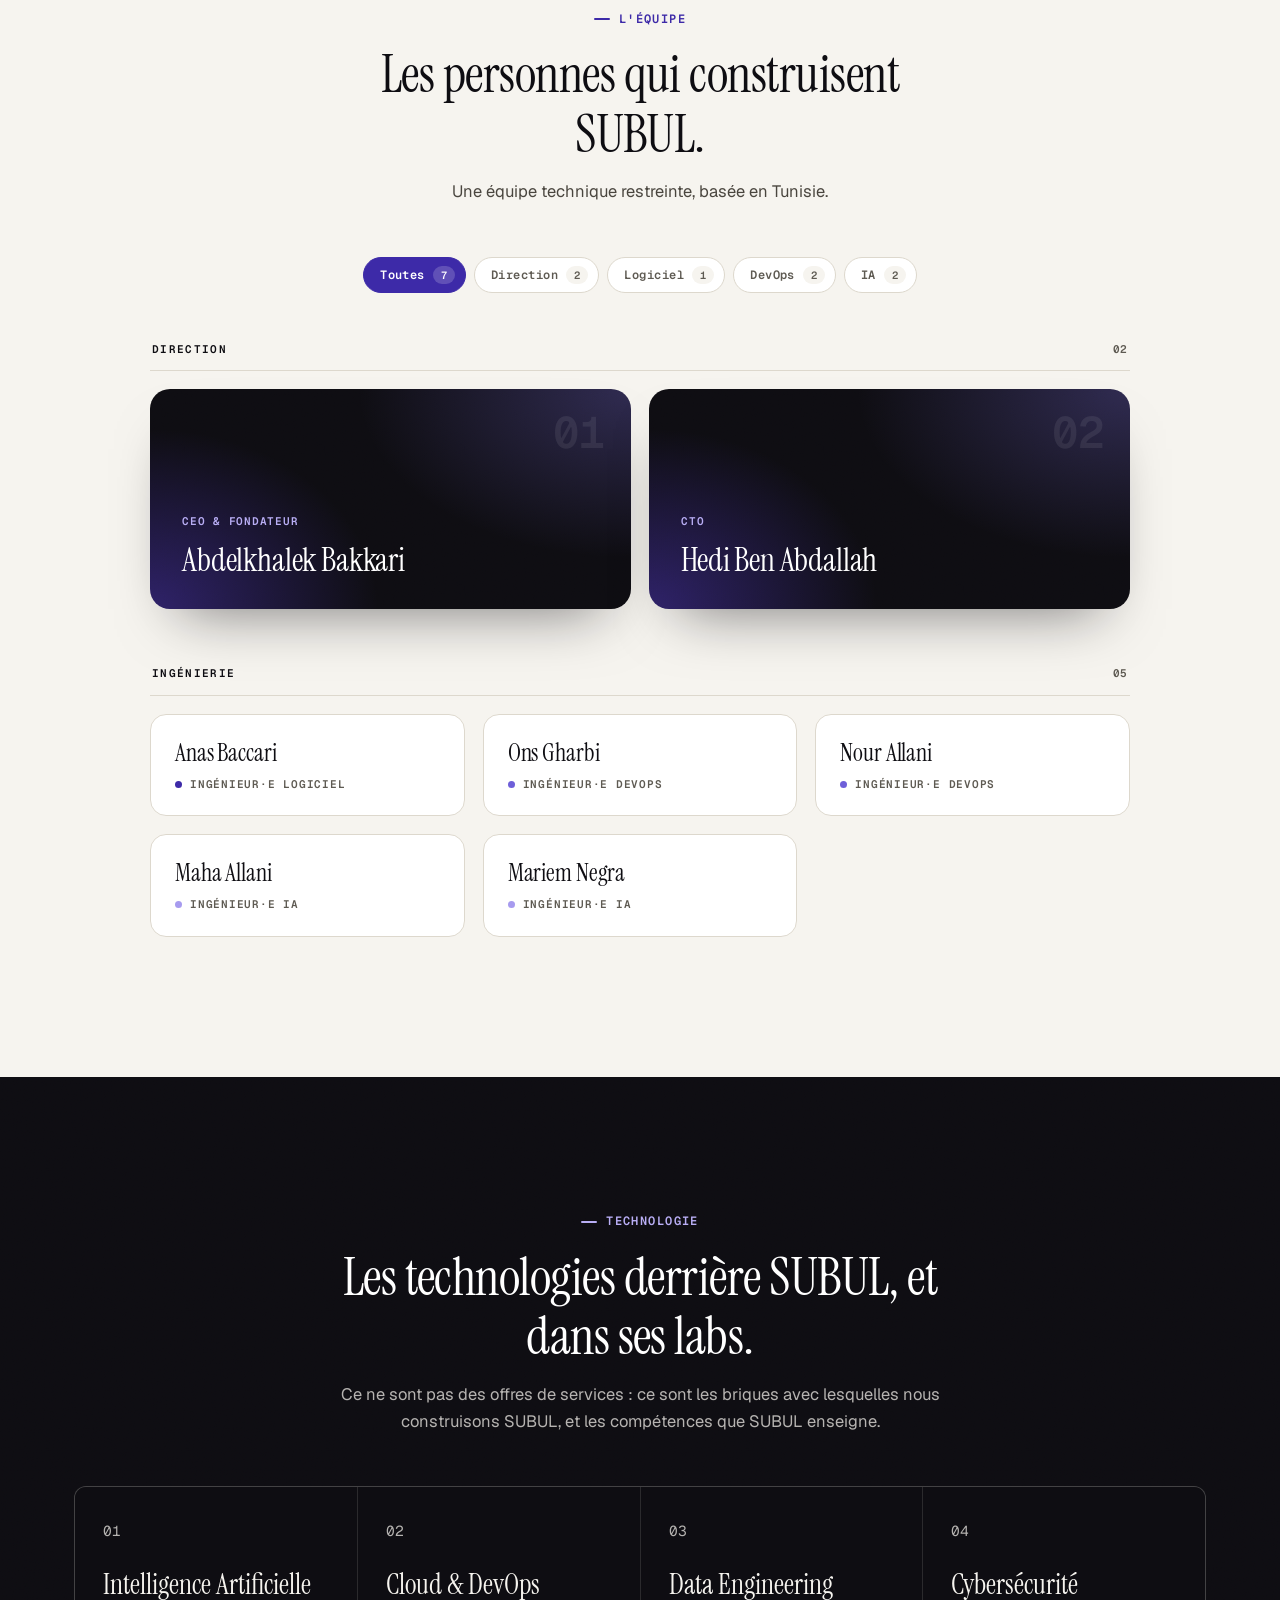
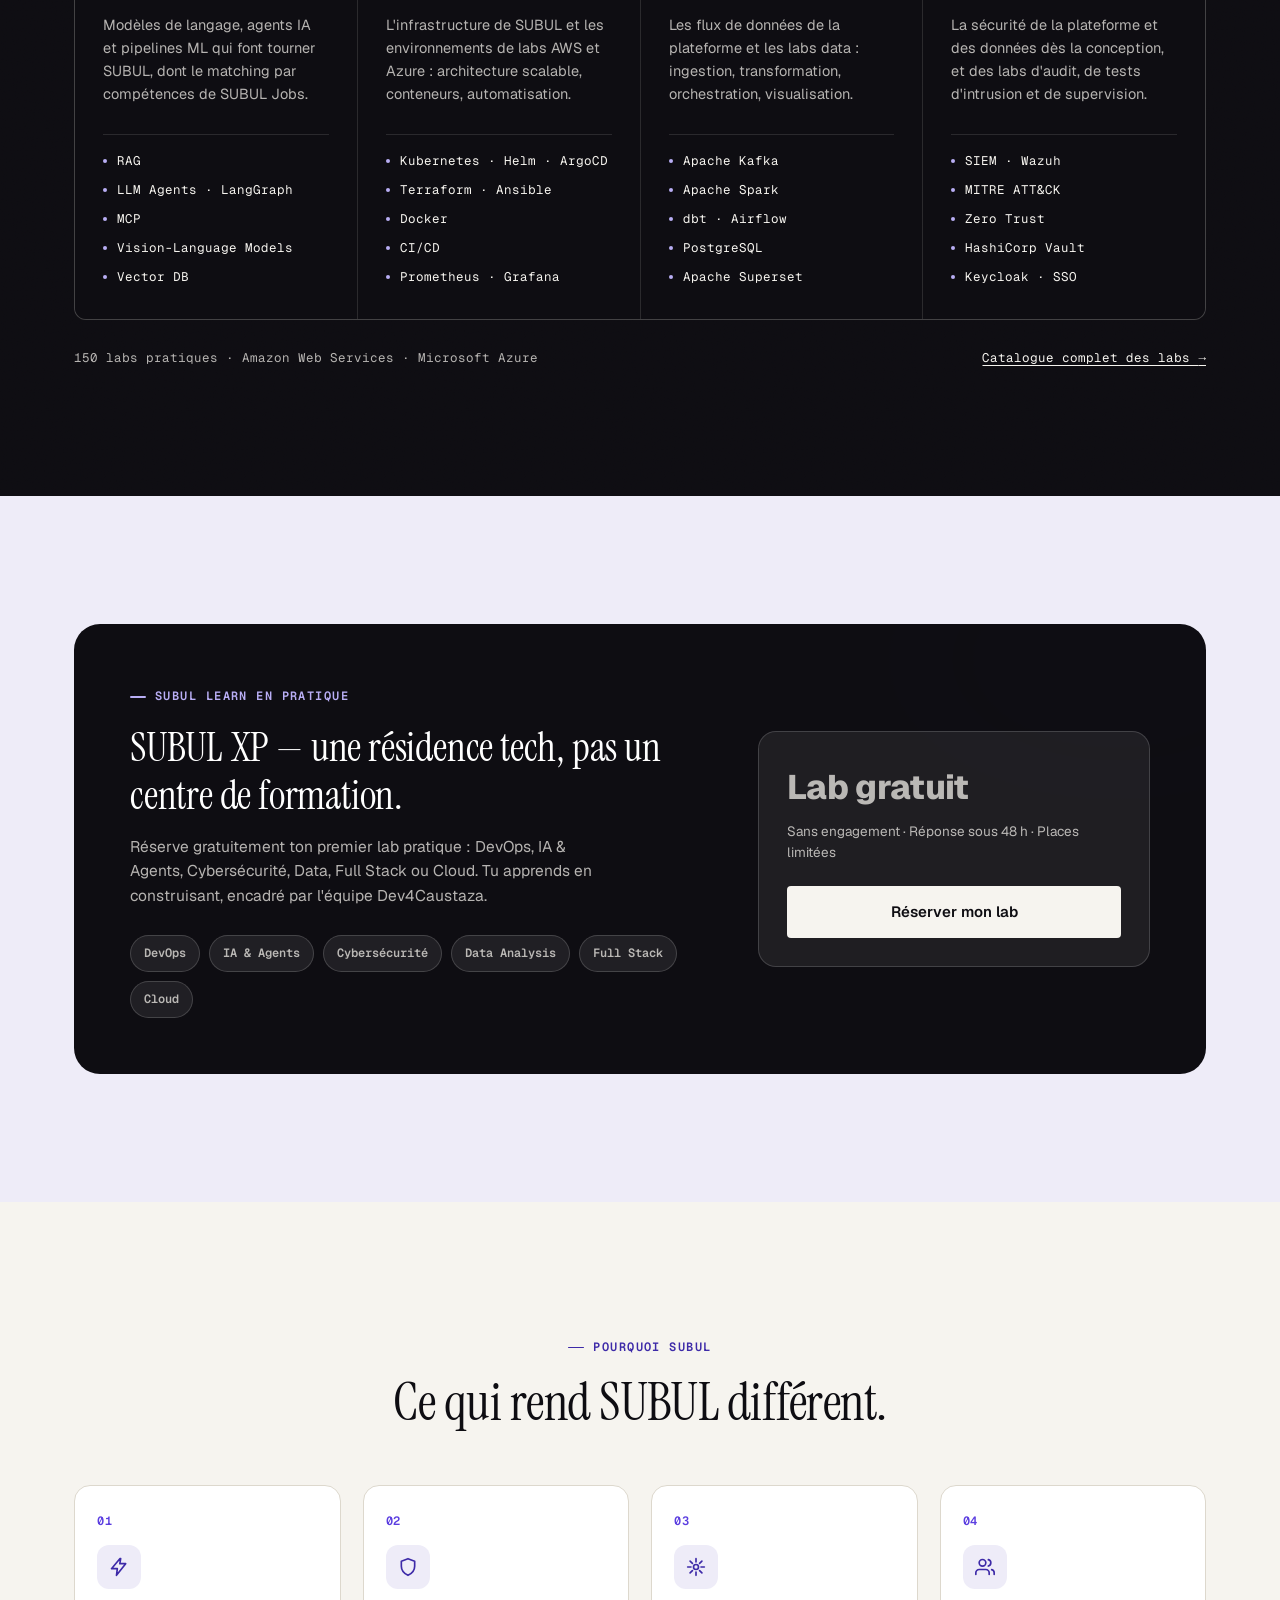
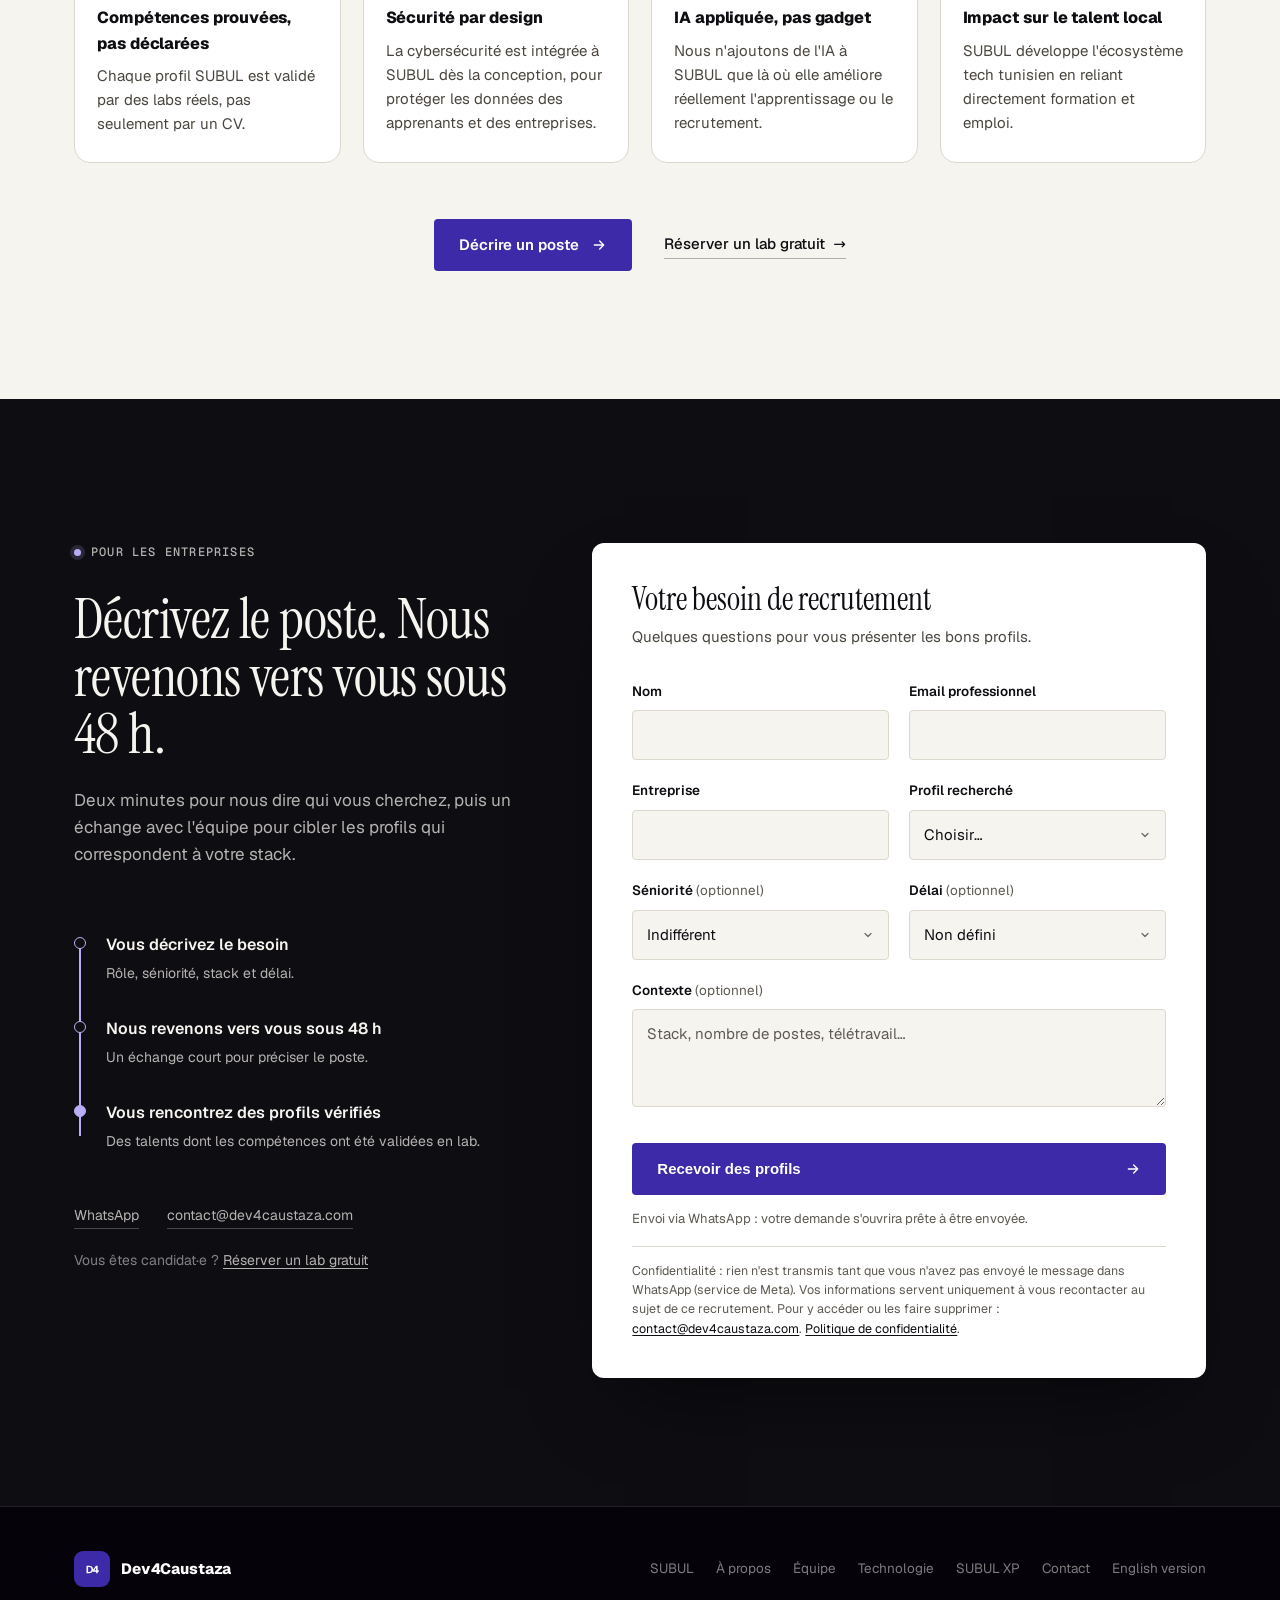
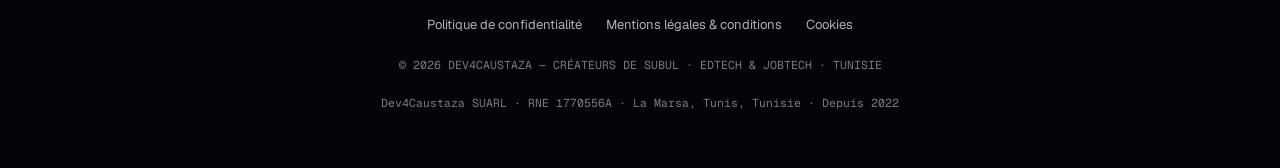
==== commit 072bf802: "Unify brand on indigo, add lab-to-hire thread motif and draft legal pages - One signature accent (in" ====
--- a/index.html
+++ b/index.html
@@ -48,9 +48,9 @@
   "sameAs": ["https://sujets.subul.uk"]
 }
 </script>
-<link rel="preconnect" href="https://fonts.googleapis.com">
-<link rel="preconnect" href="https://fonts.gstatic.com" crossorigin>
-<link href="https://fonts.googleapis.com/css2?family=Geist:wght@400;500;600;700;800&family=Geist+Mono:wght@400;500;600&family=Instrument+Serif:ital@0;1&display=swap" rel="stylesheet">
+<link rel="preload" href="fonts/geist-latin-gyByhwUx.woff2" as="font" type="font/woff2" crossorigin>
+<link rel="preload" href="fonts/instrument-serif-latin-jizBRFtN.woff2" as="font" type="font/woff2" crossorigin>
+<link rel="stylesheet" href="fonts/fonts.css">
 
 <style>
   :root{
@@ -60,8 +60,8 @@
     --card:      #FFFFFF;
     --sunken:    #ECE8DF;
     --title:     #0E0D12;
-    --body:      #5E5A52;
-    --label:     #6F6A61;
+    --body:      #4A463F;
+    --label:     #5E5A52;
     --line:      #DDD8CD;
     --line-dk:   rgba(246,244,239,.12);
     --purple:    #5B3EE0;
@@ -70,9 +70,7 @@
     --clay:      #B4401E;
     --clay-dk:   #8F3217;
     --clay-lt:   #F6E6DF;
-    --clay-soft: #E8A58A;
-    --cyan:      #1C9C93;
-    --signal:    #C6F432;
+    --indigo-soft:#B9AEF5;
     --grad:      var(--purple-dk);
     --ink-soft:  rgba(246,244,239,.72);
     --ink-faint: rgba(246,244,239,.5);
@@ -115,12 +113,14 @@
     display:inline-flex; align-items:center; gap:9px;
     font-family:var(--mono);
     font-size:12px; font-weight:600; letter-spacing:.12em; text-transform:uppercase;
-    color:var(--clay);
-  }
-  .eyebrow::before{ content:""; width:16px; height:1.5px; background:var(--clay); border-radius:2px; }
+    color:var(--purple-dk);
+  }
+  .eyebrow::before{ content:""; width:16px; height:1.5px; background:var(--purple-dk); border-radius:2px; }
+  .sec-head.on-dark .eyebrow, .xp-inner .eyebrow{ color:var(--indigo-soft); }
+  .sec-head.on-dark .eyebrow::before, .xp-inner .eyebrow::before{ background:var(--indigo-soft); }
 
   /* ---------------- REVEAL ---------------- */
-  [data-reveal]{ opacity:0; transform:translateY(22px); transition:opacity .7s cubic-bezier(.16,1,.3,1), transform .7s cubic-bezier(.16,1,.3,1); }
+  [data-reveal]{ opacity:0; transform:translateY(12px); transition:opacity .45s cubic-bezier(.2,.7,.2,1), transform .45s cubic-bezier(.2,.7,.2,1); }
   [data-reveal].in{ opacity:1; transform:none; }
   @media (prefers-reduced-motion:reduce){ [data-reveal]{ opacity:1; transform:none; } }
   .tech-grid > [data-reveal]:nth-child(2){ transition-delay:.06s; }
@@ -228,6 +228,7 @@
     border-bottom:1px solid rgba(246,244,239,.32); padding-bottom:2px; transition:border-color .24s;
   }
   .text-link:hover{ border-color:currentColor; }
+  .text-link:focus-visible, .nav-links a:focus-visible, footer a:focus-visible, .contact-alt a:focus-visible{ outline:2px solid currentColor; outline-offset:3px; border-radius:2px; }
   .text-link-ink{ color:var(--title); border-color:rgba(14,13,18,.3); }
 
   /* ---------------- HERO ---------------- */
@@ -235,15 +236,8 @@
     display:flex; align-items:center; gap:10px; margin:0 0 28px;
     font-family:var(--mono); font-size:12px; font-weight:500; letter-spacing:.1em; text-transform:uppercase; color:var(--ink-soft);
   }
-  .kicker-dot{ flex:none; width:7px; height:7px; border-radius:50%; background:var(--signal); box-shadow:0 0 0 4px rgba(198,244,50,.12); }
+  .kicker-dot{ flex:none; width:7px; height:7px; border-radius:50%; background:var(--indigo-soft); box-shadow:0 0 0 4px rgba(185,174,245,.16); }
   .hero{ padding:120px 0 104px; background:var(--bg); color:var(--paper); overflow:hidden; }
-  .hero-cols{
-    position:absolute; top:0; bottom:0; left:50%; transform:translateX(-50%);
-    width:calc(min(1180px, 100%) - 48px); pointer-events:none;
-    background:linear-gradient(90deg, rgba(246,244,239,.05) 1px, transparent 1px) 0 0 / calc(100% / 12) 100%;
-    border-right:1px solid rgba(246,244,239,.05);
-    -webkit-mask-image:linear-gradient(#000 50%, transparent); mask-image:linear-gradient(#000 50%, transparent);
-  }
   .hero .container{ position:relative; z-index:1; }
   .hero-grid{ display:grid; grid-template-columns:7fr 5fr; gap:72px; align-items:center; }
   .hero-grid > *{ min-width:0; }
@@ -252,7 +246,7 @@
     font-family:var(--serif); font-weight:400; font-size:clamp(46px,5.4vw,78px);
     line-height:.98; letter-spacing:-.015em; margin:0 0 28px; text-wrap:balance;
   }
-  .hero h1 em{ font-style:italic; color:var(--clay-soft); }
+  .hero h1 em{ font-style:italic; color:var(--indigo-soft); }
   .hero .lead{ font-size:18px; line-height:1.6; color:var(--ink-soft); max-width:52ch; margin:0 0 40px; }
   .hero-actions{ display:flex; flex-wrap:wrap; align-items:flex-end; gap:20px 16px; }
   .hero-choice{ display:flex; flex-direction:column; gap:10px; }
@@ -264,12 +258,35 @@
     .hero-choice{ flex:1 1 100%; }
     .hero-choice .btn{ justify-content:space-between; }
   }
-  .hero-proof{
-    list-style:none; margin:64px 0 0; padding:24px 0 0; border-top:1px solid var(--line-dk);
-    display:flex; flex-wrap:wrap; gap:24px 48px;
-  }
-  .hero-proof li{ display:flex; flex-direction:column; gap:6px; font-size:13px; color:var(--ink-soft); }
-  .hero-proof strong{ font-family:var(--serif); font-weight:400; font-size:44px; line-height:1; color:var(--paper); font-variant-numeric:tabular-nums; }
+  /* the thread: lab → talent → validated skill → employer */
+  .thread{ position:relative; list-style:none; margin:56px 0 0; padding:0; display:grid; grid-template-columns:repeat(4,1fr); }
+  .thread::before{
+    content:""; position:absolute; left:5px; right:0; top:27px; height:1.5px;
+    background:linear-gradient(90deg, var(--indigo-soft), rgba(185,174,245,.2));
+    transform:scaleX(0); transform-origin:left; transition:transform .7s cubic-bezier(.2,.7,.2,1) .25s;
+  }
+  .thread li{ position:relative; display:flex; flex-direction:column; gap:6px; padding:44px 16px 0 0; font-size:13px; color:var(--ink-soft); }
+  .thread li::before{
+    content:""; position:absolute; left:0; top:22px; width:12px; height:12px; box-sizing:border-box; border-radius:50%;
+    border:1.5px solid var(--indigo-soft); background:var(--bg);
+    transform:scale(0); transition:transform .3s cubic-bezier(.2,.7,.2,1);
+  }
+  .thread li:last-child::before{ background:var(--indigo-soft); }
+  .in .thread::before, .in .thread li::before{ transform:none; }
+  .in .thread li:nth-child(1)::before{ transition-delay:.25s; }
+  .in .thread li:nth-child(2)::before{ transition-delay:.45s; }
+  .in .thread li:nth-child(3)::before{ transition-delay:.65s; }
+  .in .thread li:nth-child(4)::before{ transition-delay:.85s; }
+  .thread-stage{ position:absolute; top:0; left:0; font-family:var(--mono); font-size:10.5px; font-weight:500; letter-spacing:.1em; text-transform:uppercase; color:var(--indigo-soft); white-space:nowrap; }
+  .thread strong{ font-family:var(--serif); font-weight:400; font-size:44px; line-height:1; color:var(--paper); font-variant-numeric:tabular-nums; }
+  @media (max-width:700px){
+    .thread{ grid-template-columns:1fr; gap:22px; margin-top:44px; }
+    .thread::before{ top:6px; bottom:6px; left:5px; right:auto; width:1.5px; height:auto; background:linear-gradient(180deg, var(--indigo-soft), rgba(185,174,245,.2)); transform:scaleY(0); transform-origin:top; }
+    .thread li{ padding:0 0 0 30px; }
+    .thread li::before{ top:2px; }
+    .thread-stage{ position:static; }
+    .thread strong{ font-size:34px; }
+  }
 
   .hero-visual{ perspective:1800px; }
   .hero-caption{ margin:20px 0 0; font-family:var(--mono); font-size:11px; letter-spacing:.06em; text-transform:uppercase; color:var(--ink-faint); }
@@ -332,7 +349,7 @@
   .about-list svg{ flex:none; margin-top:2px; }
 
   .about-panel{
-    background:linear-gradient(155deg,#F3EDFF,#F8ECE4 130%);
+    background:linear-gradient(155deg,#F1EEFB,#F6F4EF 130%);
     border:1px solid #ECE3FB;
     border-radius:22px; padding:38px;
     display:grid; gap:24px;
@@ -387,20 +404,20 @@
     font-family:var(--mono); font-size:11px; font-weight:600; letter-spacing:.07em; text-transform:uppercase; color:var(--label);
   }
   .team-role::before{ content:""; flex:none; width:7px; height:7px; border-radius:50%; background:var(--dept); }
-  .team-card[data-dept="software"]{ --dept:var(--clay); }
-  .team-card[data-dept="devops"]{ --dept:var(--cyan); }
-  .team-card[data-dept="ai"]{ --dept:var(--purple); }
+  .team-card[data-dept="software"]{ --dept:var(--purple-dk); }
+  .team-card[data-dept="devops"]{ --dept:#6E5FD9; }
+  .team-card[data-dept="ai"]{ --dept:#A79BEF; }
   .team-card-lead{
     min-height:220px; justify-content:flex-end; gap:10px;
     padding:30px 32px; border-radius:20px; border:0; overflow:hidden;
     background:
-      radial-gradient(420px 260px at 100% 0%, rgba(180,64,30,.38), transparent 65%),
+      radial-gradient(420px 260px at 100% 0%, rgba(124,111,224,.30), transparent 65%),
       radial-gradient(380px 300px at 0% 100%, rgba(91,62,224,.42), transparent 60%),
       var(--bg);
     box-shadow:0 30px 60px -30px rgba(11,10,14,.55);
   }
   .team-card-lead .team-name{ font-size:32px; font-weight:500; color:#fff; }
-  .team-card-lead .team-role{ color:#E8A58A; }
+  .team-card-lead .team-role{ color:var(--indigo-soft); }
   .team-card-lead .team-role::before{ display:none; }
   .team-card-index{
     position:absolute; top:22px; right:26px;
@@ -435,7 +452,8 @@
   }
   @media (max-width:960px){ .tech-grid{ grid-template-columns:1fr 1fr; } }
   @media (max-width:560px){ .tech-grid{ grid-template-columns:1fr; } }
-  .tech-col{ display:flex; flex-direction:column; padding:32px 28px; background:var(--bg); }
+  .tech-col{ display:flex; flex-direction:column; padding:32px 28px; background:var(--bg); transition:background .24s cubic-bezier(.2,.7,.2,1); }
+  @media (hover:hover){ .tech-col:hover{ background:#16141C; } }
   .tech-index{ margin:0 0 36px; font-family:var(--mono); font-size:12px; color:var(--ink-faint); }
   .tech-col h3{ margin:0 0 12px; font-family:var(--serif); font-weight:400; font-size:28px; line-height:1.1; color:var(--paper); }
   .tech-col p{ margin:0 0 28px; font-size:14.5px; color:var(--ink-soft); }
@@ -444,7 +462,7 @@
     display:grid; gap:9px; font-family:var(--mono); font-size:12.5px; color:var(--paper);
   }
   .tech-tools li{ display:flex; align-items:center; gap:10px; }
-  .tech-tools li::before{ content:""; flex:none; width:4px; height:4px; border-radius:50%; background:var(--signal); }
+  .tech-tools li::before{ content:""; flex:none; width:4px; height:4px; border-radius:50%; background:var(--indigo-soft); }
   .tech-foot{
     display:flex; flex-wrap:wrap; justify-content:space-between; gap:12px 24px; margin:28px 0 0;
     font-family:var(--mono); font-size:12.5px; color:var(--ink-soft);
@@ -458,7 +476,8 @@
   .paths-head p{ margin:0; max-width:62ch; font-size:17px; color:var(--body); }
   .paths-grid{ display:grid; grid-template-columns:1fr 1fr; gap:24px; }
   @media (max-width:860px){ .paths-grid{ grid-template-columns:1fr; } }
-  .path{ display:flex; flex-direction:column; padding:40px; border-radius:12px; }
+  .path{ display:flex; flex-direction:column; padding:40px; border-radius:12px; transition:transform .24s cubic-bezier(.2,.7,.2,1), box-shadow .24s cubic-bezier(.2,.7,.2,1); }
+  @media (hover:hover){ .path:hover{ transform:translateY(-3px); box-shadow:0 28px 56px -32px rgba(14,13,18,.45); } }
   .path-hire{ background:var(--bg); color:var(--paper); }
   .path-learn{ background:var(--card); color:var(--title); border:1px solid var(--line); }
   .path-tag{
@@ -468,40 +487,49 @@
   }
   .path-tag span + span{ letter-spacing:.06em; text-transform:none; }
   .path-hire .path-tag span + span{ color:var(--ink-soft); }
-  .path-learn .path-tag{ border-color:var(--line); color:var(--clay); }
+  .path-learn .path-tag{ border-color:var(--line); color:var(--purple-dk); }
   .path-learn .path-tag span + span{ color:var(--label); }
   .path h3{ margin:0 0 32px; font-family:var(--serif); font-weight:400; font-size:clamp(28px,2.6vw,36px); line-height:1.1; letter-spacing:-.005em; }
-  .path-steps{ list-style:none; margin:0 0 40px; padding:0; counter-reset:step; }
-  .path-steps li{
-    display:grid; grid-template-columns:40px 1fr; gap:2px 12px; padding:16px 0;
-    border-top:1px solid var(--line-dk); counter-increment:step;
-  }
-  .path-steps li::before{ content:"0" counter(step); grid-row:span 2; padding-top:3px; font-family:var(--mono); font-size:12px; }
+  .path-steps{ position:relative; list-style:none; margin:0 0 40px; padding:0; --thread:var(--purple-dk); --node-bg:var(--card); }
+  .path-hire .path-steps{ --thread:var(--indigo-soft); --node-bg:var(--bg); }
+  .path-steps::before{
+    content:""; position:absolute; left:5px; top:20px; bottom:28px; width:1.5px; background:var(--thread);
+    transform:scaleY(0); transform-origin:top; transition:transform .6s cubic-bezier(.2,.7,.2,1) .2s;
+  }
+  .path-steps li{ position:relative; display:grid; grid-template-columns:32px 1fr; gap:2px 0; padding:12px 0; }
+  .path-steps li::before{
+    content:""; grid-row:span 2; position:relative; z-index:1; margin-top:5px;
+    width:12px; height:12px; box-sizing:border-box; border-radius:50%; border:1.5px solid var(--thread); background:var(--node-bg);
+  }
+  .path-steps li:last-child::before{ background:var(--thread); }
+  .path.in .path-steps::before{ transform:none; }
   .path-steps strong{ font-size:16px; font-weight:600; }
-  .path-steps span{ font-size:14px; }
-  .path-hire .path-steps li::before{ color:var(--signal); }
+  .path-steps span{ font-size:14.5px; }
   .path-hire .path-steps span{ color:var(--ink-soft); }
-  .path-learn .path-steps li{ border-color:var(--line); }
-  .path-learn .path-steps li::before{ color:var(--clay); }
   .path-learn .path-steps span{ color:var(--body); }
   .path .btn{ margin-top:auto; align-self:flex-start; }
   @media (max-width:560px){ .path{ padding:28px 22px; } }
 
-  .traction{
-    margin-top:48px; padding:40px 32px; border-radius:12px;
-    background:var(--card); border:1px solid var(--line);
-  }
-  .traction-label{
-    display:block; text-align:center; font-family:var(--mono); font-size:11.5px; font-weight:600;
-    letter-spacing:.12em; text-transform:uppercase; color:var(--purple-dk); margin:0 0 28px;
-  }
-  .traction-row{ display:grid; grid-template-columns:repeat(3,1fr); gap:24px; text-align:center; }
-  @media (max-width:600px){ .traction-row{ grid-template-columns:1fr; gap:28px; } }
-  .traction-stat h3{
-    font-family:var(--serif); font-size:44px; font-weight:400; letter-spacing:-.01em; margin:0 0 6px;
-    color:var(--title); font-variant-numeric:tabular-nums;
-  }
-  .traction-stat p{ margin:0; font-size:13.5px; color:var(--body); font-weight:600; }
+  /* where the two paths meet */
+  .paths-junction{ position:relative; padding-top:72px; text-align:center; }
+  .paths-junction p{ max-width:560px; margin-left:auto; margin-right:auto; }
+  .paths-junction::before{
+    content:""; position:absolute; top:0; height:44px; left:calc(25% - 6px); right:calc(25% - 6px);
+    border:1.5px solid var(--purple-dk); border-top:0; border-radius:0 0 18px 18px;
+    clip-path:inset(0 50% 0 50%); transition:clip-path .7s cubic-bezier(.2,.7,.2,1) .15s;
+  }
+  .paths-junction::after{
+    content:""; position:absolute; top:44px; left:50%; width:12px; height:12px; margin:-6px 0 0 -6px;
+    border-radius:50%; background:var(--purple-dk); box-shadow:0 0 0 5px var(--paper);
+  }
+  .paths-junction.in::before{ clip-path:inset(0 0 0 0); }
+  .junction-title{ margin:0 0 8px; font-family:var(--serif); font-size:28px; line-height:1.1; color:var(--title); }
+  .junction-text{ margin:0; font-size:16px; color:var(--body); }
+  @media (max-width:860px){
+    .paths-junction{ padding-top:56px; }
+    .paths-junction::before{ left:50%; right:auto; width:1.5px; margin-left:-.75px; height:32px; border:0; border-radius:0; background:var(--purple-dk); clip-path:none; }
+    .paths-junction::after{ top:38px; }
+  }
 
   /* ---------------- XP PROGRAM ---------------- */
   .xp{ padding:128px 0; background:var(--purple-lt); }
@@ -512,7 +540,7 @@
   }
   .xp-inner::before{
     content:""; position:absolute; inset:0;
-    background:radial-gradient(520px 320px at 92% 8%, rgba(180,64,30,.35), transparent 60%);
+    background:radial-gradient(520px 320px at 92% 8%, rgba(91,62,224,.35), transparent 60%);
   }
   @media (max-width:860px){ .xp-inner{ grid-template-columns:1fr; padding:38px 26px; } }
   .xp-inner > *{ position:relative; z-index:1; }
@@ -542,7 +570,7 @@
     display:flex; align-items:center; justify-content:center; margin-bottom:16px;
   }
   .why-card h3{ font-size:16px; font-weight:800; margin:0 0 8px; letter-spacing:-.005em; }
-  .why-card p{ font-size:13.8px; color:var(--body); margin:0; }
+  .why-card p{ font-size:15px; color:var(--body); margin:0; }
 
   .why-cta{ display:flex; flex-wrap:wrap; justify-content:center; align-items:center; gap:20px 32px; margin-top:56px; }
 
@@ -553,12 +581,21 @@
   @media (max-width:960px){ .contact-grid{ grid-template-columns:1fr; gap:56px; } }
   .contact-copy h2{ font-family:var(--serif); font-weight:400; font-size:clamp(38px,4.4vw,58px); line-height:1.02; letter-spacing:-.01em; margin:0 0 24px; }
   .contact-intro{ margin:0 0 48px; max-width:44ch; font-size:17px; color:var(--ink-soft); }
-  .next-steps{ list-style:none; margin:0; padding:0; border-top:1px solid var(--line-dk); }
-  .next-steps li{ display:grid; grid-template-columns:44px 1fr; gap:4px 12px; padding:20px 0; border-bottom:1px solid var(--line-dk); }
-  .next-steps .n{ grid-row:span 2; font-family:var(--mono); font-size:12px; color:var(--ink-faint); padding-top:3px; transition:color .24s; }
+  .next-steps{ position:relative; list-style:none; margin:0; padding:0; }
+  .next-steps::before{
+    content:""; position:absolute; left:5px; top:24px; bottom:32px; width:1.5px; background:var(--indigo-soft);
+    transform:scaleY(0); transform-origin:top; transition:transform .6s cubic-bezier(.2,.7,.2,1) .2s;
+  }
+  .in .next-steps::before{ transform:none; }
+  .next-steps li{ position:relative; display:grid; grid-template-columns:32px 1fr; gap:4px 0; padding:16px 0; }
+  .next-steps li::before{
+    content:""; grid-row:span 2; position:relative; z-index:1; margin-top:5px;
+    width:12px; height:12px; box-sizing:border-box; border-radius:50%; border:1.5px solid var(--indigo-soft); background:var(--bg);
+    transition:background .24s;
+  }
+  .next-steps li:last-child::before, .next-steps li.is-done::before{ background:var(--indigo-soft); }
   .next-steps strong{ font-size:16px; font-weight:600; color:var(--paper); }
   .next-steps .d{ font-size:14px; color:var(--ink-soft); }
-  .next-steps li.is-done .n{ color:var(--signal); }
   .contact-alt{ display:flex; flex-wrap:wrap; gap:10px 28px; margin:36px 0 0; font-size:14px; }
   .contact-alt a{ color:var(--ink-soft); text-decoration:none; border-bottom:1px solid rgba(246,244,239,.25); padding-bottom:1px; transition:color .24s, border-color .24s; }
   .contact-alt a:hover{ color:var(--paper); border-color:var(--paper); }
@@ -606,6 +643,9 @@
   footer nav{ display:flex; gap:22px; flex-wrap:wrap; }
   footer nav a{ font-size:13.5px; color:var(--ink-faint); text-decoration:none; }
   footer nav a:hover{ color:#fff; }
+  .footer-legal{ display:flex; flex-wrap:wrap; justify-content:center; gap:8px 24px; margin:28px 0 0; font-size:13px; }
+  .footer-legal a{ color:var(--ink-soft); text-decoration:none; }
+  .footer-legal a:hover{ color:#fff; }
   .footer-fine{ font-family:var(--mono); font-size:11.5px; margin-top:20px; color:var(--ink-faint); text-align:center; }
 
   @media (max-width:640px){
@@ -614,7 +654,11 @@
     .contact{ padding:76px 0 88px; }
   }
 
-  @media (prefers-reduced-motion:reduce){ *{ transition:none !important; scroll-behavior:auto !important; animation:none !important; } }
+  @media (prefers-reduced-motion:reduce){
+    *, *::before, *::after{ transition:none !important; scroll-behavior:auto !important; animation:none !important; }
+    .thread::before, .thread li::before, .path-steps::before, .path-steps li::before, .next-steps::before{ transform:none !important; }
+    .paths-junction::before{ clip-path:none !important; }
+  }
 </style>
 </head>
 <body>
@@ -630,7 +674,6 @@
       <li><a href="#about">À propos</a></li>
       <li><a href="#team">Équipe</a></li>
       <li><a href="#tech">Technologie</a></li>
-      <li><a href="#xp">SUBUL XP</a></li>
       <li><a href="#contact" class="nav-cta">Parler à l'équipe</a></li>
       <li><a href="en/index.html" class="lang-switch">EN</a></li>
     </ul>
@@ -641,7 +684,6 @@
 
   <!-- ============ HERO ============ -->
   <section class="hero">
-    <div class="hero-cols" aria-hidden="true"></div>
     <div class="container hero-grid">
       <div class="hero-copy" data-reveal>
         <p class="kicker"><span class="kicker-dot" aria-hidden="true"></span>SUBUL Jobs · Pour les équipes tech</p>
@@ -651,11 +693,12 @@
           <div class="hero-choice"><span class="hero-choice-label">Je recrute</span><a href="#contact" class="btn btn-light btn-swap"><span class="swap"><span>Recevoir des profils vérifiés</span><span aria-hidden="true">Réponse sous 48&nbsp;h</span></span><svg class="btn-arrow" width="16" height="16" viewBox="0 0 24 24" fill="none" stroke="currentColor" stroke-width="2" stroke-linecap="round" stroke-linejoin="round" aria-hidden="true"><path d="M5 12h14M13 6l6 6-6 6"/></svg></a></div>
           <div class="hero-choice"><span class="hero-choice-label">Je veux apprendre</span><a href="lab.html" class="btn btn-outline">Réserver un lab gratuit<svg class="btn-arrow" width="16" height="16" viewBox="0 0 24 24" fill="none" stroke="currentColor" stroke-width="2" stroke-linecap="round" stroke-linejoin="round" aria-hidden="true"><path d="M5 12h14M13 6l6 6-6 6"/></svg></a></div>
         </div>
-        <ul class="hero-proof">
-          <li><strong>457</strong>labs complétés</li>
-          <li><strong>150</strong>labs AWS &amp; Azure</li>
-          <li><strong>14</strong>entreprises engagées</li>
-        </ul>
+        <ol class="thread" aria-label="Du lab à l'entreprise">
+          <li><span class="thread-stage">Labs</span><strong>150</strong>labs pratiques AWS &amp; Azure</li>
+          <li><span class="thread-stage">Talents</span><strong>320</strong>utilisateurs SUBUL</li>
+          <li><span class="thread-stage">Validation</span><strong>457</strong>labs complétés</li>
+          <li><span class="thread-stage">Entreprises</span><strong>14</strong>entreprises engagées</li>
+        </ol>
       </div>
       <div class="hero-visual" data-reveal aria-hidden="true">
         <div class="profile-card">
@@ -711,13 +754,9 @@
           <a href="lab.html" class="btn btn-primary">Réserver un lab gratuit<svg class="btn-arrow" width="16" height="16" viewBox="0 0 24 24" fill="none" stroke="currentColor" stroke-width="2" stroke-linecap="round" stroke-linejoin="round" aria-hidden="true"><path d="M5 12h14M13 6l6 6-6 6"/></svg></a>
         </article>
       </div>
-      <div class="traction" data-reveal>
-        <span class="traction-label">SUBUL en chiffres</span>
-        <div class="traction-row">
-          <div class="traction-stat"><h3>320</h3><p>Utilisateurs SUBUL</p></div>
-          <div class="traction-stat"><h3>457</h3><p>Labs complétés</p></div>
-          <div class="traction-stat"><h3>14</h3><p>Entreprises engagées</p></div>
-        </div>
+      <div class="paths-junction" data-reveal>
+        <p class="junction-title">Les deux parcours se rejoignent.</p>
+        <p class="junction-text">Les talents formés sur SUBUL Learn rencontrent, via SUBUL Jobs, les entreprises qui recrutent.</p>
       </div>
     </div>
   </section>
@@ -741,9 +780,9 @@
         <p>Les entreprises tech peinent à recruter des profils opérationnels en IA, Cloud et Cybersécurité, tandis que beaucoup de jeunes talents manquent de pratique concrète. Dev4Caustaza a été créée pour combler cet écart avec un produit, pas avec des prestations.</p>
         <p>Ce produit, c'est <strong>SUBUL</strong> — une plateforme SaaS qui forme les talents tech par la pratique (EdTech) et les connecte aux entreprises qui recrutent (JobTech).</p>
         <ul class="about-list">
-          <li><svg width="18" height="18" viewBox="0 0 24 24" fill="none" stroke="#B4401E" stroke-width="2.5" stroke-linecap="round" stroke-linejoin="round"><path d="M20 6 9 17l-5-5"/></svg>Une équipe d'ingénieurs IA, DevOps et logiciel dédiée à un seul produit&nbsp;: SUBUL</li>
-          <li><svg width="18" height="18" viewBox="0 0 24 24" fill="none" stroke="#B4401E" stroke-width="2.5" stroke-linecap="round" stroke-linejoin="round"><path d="M20 6 9 17l-5-5"/></svg>Une plateforme SaaS propriétaire (SUBUL) pour développer l'écosystème tech tunisien</li>
-          <li><svg width="18" height="18" viewBox="0 0 24 24" fill="none" stroke="#B4401E" stroke-width="2.5" stroke-linecap="round" stroke-linejoin="round"><path d="M20 6 9 17l-5-5"/></svg>Des labs pratiques et une résidence tech (SUBUL XP) pour apprendre en construisant</li>
+          <li><svg width="18" height="18" viewBox="0 0 24 24" fill="none" stroke="#3D2AA8" stroke-width="2.5" stroke-linecap="round" stroke-linejoin="round"><path d="M20 6 9 17l-5-5"/></svg>Une équipe d'ingénieurs IA, DevOps et logiciel dédiée à un seul produit&nbsp;: SUBUL</li>
+          <li><svg width="18" height="18" viewBox="0 0 24 24" fill="none" stroke="#3D2AA8" stroke-width="2.5" stroke-linecap="round" stroke-linejoin="round"><path d="M20 6 9 17l-5-5"/></svg>Une plateforme SaaS propriétaire (SUBUL) pour développer l'écosystème tech tunisien</li>
+          <li><svg width="18" height="18" viewBox="0 0 24 24" fill="none" stroke="#3D2AA8" stroke-width="2.5" stroke-linecap="round" stroke-linejoin="round"><path d="M20 6 9 17l-5-5"/></svg>Des labs pratiques et une résidence tech (SUBUL XP) pour apprendre en construisant</li>
         </ul>
       </div>
     </div>
@@ -838,7 +877,7 @@
     <div class="container">
       <div class="xp-inner grain" data-reveal>
         <div>
-          <span class="eyebrow" style="color:#E8A58A;">SUBUL Learn en pratique</span>
+          <span class="eyebrow">SUBUL Learn en pratique</span>
           <h2>SUBUL XP — une résidence tech, pas un centre de formation.</h2>
           <p>Réserve gratuitement ton premier lab pratique : DevOps, IA &amp; Agents, Cybersécurité, Data, Full Stack ou Cloud. Tu apprends en construisant, encadré par l'équipe Dev4Caustaza.</p>
           <div class="xp-domains">
@@ -902,9 +941,9 @@
         <h2>Décrivez le poste. Nous revenons vers vous sous 48&nbsp;h.</h2>
         <p class="contact-intro">Deux minutes pour nous dire qui vous cherchez, puis un échange avec l'équipe pour cibler les profils qui correspondent à votre stack.</p>
         <ol class="next-steps">
-          <li><span class="n">01</span><strong>Vous décrivez le besoin</strong><span class="d">Rôle, séniorité, stack et délai.</span></li>
-          <li><span class="n">02</span><strong>Nous revenons vers vous sous 48&nbsp;h</strong><span class="d">Un échange court pour préciser le poste.</span></li>
-          <li><span class="n">03</span><strong>Vous rencontrez des profils vérifiés</strong><span class="d">Des talents dont les compétences ont été validées en lab.</span></li>
+          <li><strong>Vous décrivez le besoin</strong><span class="d">Rôle, séniorité, stack et délai.</span></li>
+          <li><strong>Nous revenons vers vous sous 48&nbsp;h</strong><span class="d">Un échange court pour préciser le poste.</span></li>
+          <li><strong>Vous rencontrez des profils vérifiés</strong><span class="d">Des talents dont les compétences ont été validées en lab.</span></li>
         </ol>
         <p class="contact-alt">
           <a href="#" id="calLink" hidden>Prendre rendez-vous</a>
@@ -957,6 +996,7 @@
         <a href="en/index.html">English version</a>
       </nav>
     </div>
+    <p class="footer-legal"><a href="confidentialite.html">Politique de confidentialité</a><a href="conditions.html">Mentions légales &amp; conditions</a><a href="confidentialite.html#cookies">Cookies</a></p>
     <p class="footer-fine">© <span id="year"></span> DEV4CAUSTAZA — CRÉATEURS DE SUBUL · EDTECH &amp; JOBTECH · TUNISIE</p>
     <p class="footer-fine">Dev4Caustaza SUARL · RNE 1770556A · La Marsa, Tunis, Tunisie · Depuis 2022</p>
   </div>
@@ -977,6 +1017,8 @@
   privacyWhatsApp: "Confidentialité : rien n'est transmis tant que vous n'avez pas envoyé le message dans WhatsApp (service de Meta). Vos informations servent uniquement à vous recontacter au sujet de ce recrutement.",
   privacyEndpoint: "Confidentialité : vos informations sont transmises à l'équipe Dev4Caustaza et servent uniquement à vous recontacter au sujet de ce recrutement.",
   privacyRights: "Pour y accéder ou les faire supprimer :",
+  privacyLink: "Politique de confidentialité",
+  privacyHref: "confidentialite.html",
   sending: "Envoi en cours…",
   error: "L'envoi n'a pas abouti. Réessayez ou écrivez-nous à ",
   doneSentTitle: "Demande reçue.",
@@ -1028,7 +1070,10 @@
 const privacyMail = document.createElement("a");
 privacyMail.href = "mailto:" + EMAIL;
 privacyMail.textContent = EMAIL;
-cfPrivacy.append((LEAD_ENDPOINT ? T.privacyEndpoint : T.privacyWhatsApp) + " " + T.privacyRights + " ", privacyMail, ".");
+const privacyPolicy = document.createElement("a");
+privacyPolicy.href = T.privacyHref;
+privacyPolicy.textContent = T.privacyLink;
+cfPrivacy.append((LEAD_ENDPOINT ? T.privacyEndpoint : T.privacyWhatsApp) + " " + T.privacyRights + " ", privacyMail, ". ", privacyPolicy, ".");
 
 function showDone(title, text, link){
   cf.hidden = true;
--- a/fonts/fonts.css
+++ b/fonts/fonts.css
@@ -0,0 +1,81 @@
+/* Self-hosted: Geist, Geist Mono and Instrument Serif — SIL Open Font License 1.1 (see OFL-Geist.txt, OFL-InstrumentSerif.txt) */
+
+/* Geist normal · latin-ext */
+@font-face{
+  font-family:"Geist";
+  font-style:normal;
+  font-weight:400 800;
+  font-display:swap;
+  src:url("geist-latin-ext-gyByhwUx.woff2") format("woff2");
+  unicode-range:U+0100-02BA, U+02BD-02C5, U+02C7-02CC, U+02CE-02D7, U+02DD-02FF, U+0304, U+0308, U+0329, U+1D00-1DBF, U+1E00-1E9F, U+1EF2-1EFF, U+2020, U+20A0-20AB, U+20AD-20C4, U+2113, U+2C60-2C7F, U+A720-A7FF;
+}
+
+/* Geist normal · latin */
+@font-face{
+  font-family:"Geist";
+  font-style:normal;
+  font-weight:400 800;
+  font-display:swap;
+  src:url("geist-latin-gyByhwUx.woff2") format("woff2");
+  unicode-range:U+0000-00FF, U+0131, U+0152-0153, U+02BB-02BC, U+02C6, U+02DA, U+02DC, U+0304, U+0308, U+0329, U+2000-206F, U+20AC, U+2122, U+2191, U+2193, U+2212, U+2215, U+FEFF, U+FFFD;
+}
+
+/* Geist Mono normal · latin-ext */
+@font-face{
+  font-family:"Geist Mono";
+  font-style:normal;
+  font-weight:400 600;
+  font-display:swap;
+  src:url("geist-mono-latin-ext-or3nQ6H-.woff2") format("woff2");
+  unicode-range:U+0100-02BA, U+02BD-02C5, U+02C7-02CC, U+02CE-02D7, U+02DD-02FF, U+0304, U+0308, U+0329, U+1D00-1DBF, U+1E00-1E9F, U+1EF2-1EFF, U+2020, U+20A0-20AB, U+20AD-20C4, U+2113, U+2C60-2C7F, U+A720-A7FF;
+}
+
+/* Geist Mono normal · latin */
+@font-face{
+  font-family:"Geist Mono";
+  font-style:normal;
+  font-weight:400 600;
+  font-display:swap;
+  src:url("geist-mono-latin-or3nQ6H-.woff2") format("woff2");
+  unicode-range:U+0000-00FF, U+0131, U+0152-0153, U+02BB-02BC, U+02C6, U+02DA, U+02DC, U+0304, U+0308, U+0329, U+2000-206F, U+20AC, U+2122, U+2191, U+2193, U+2212, U+2215, U+FEFF, U+FFFD;
+}
+
+/* Instrument Serif italic · latin-ext */
+@font-face{
+  font-family:"Instrument Serif";
+  font-style:italic;
+  font-weight:400;
+  font-display:swap;
+  src:url("instrument-serif-italic-latin-ext-jizHRFtN.woff2") format("woff2");
+  unicode-range:U+0100-02BA, U+02BD-02C5, U+02C7-02CC, U+02CE-02D7, U+02DD-02FF, U+0304, U+0308, U+0329, U+1D00-1DBF, U+1E00-1E9F, U+1EF2-1EFF, U+2020, U+20A0-20AB, U+20AD-20C4, U+2113, U+2C60-2C7F, U+A720-A7FF;
+}
+
+/* Instrument Serif italic · latin */
+@font-face{
+  font-family:"Instrument Serif";
+  font-style:italic;
+  font-weight:400;
+  font-display:swap;
+  src:url("instrument-serif-italic-latin-jizHRFtN.woff2") format("woff2");
+  unicode-range:U+0000-00FF, U+0131, U+0152-0153, U+02BB-02BC, U+02C6, U+02DA, U+02DC, U+0304, U+0308, U+0329, U+2000-206F, U+20AC, U+2122, U+2191, U+2193, U+2212, U+2215, U+FEFF, U+FFFD;
+}
+
+/* Instrument Serif normal · latin-ext */
+@font-face{
+  font-family:"Instrument Serif";
+  font-style:normal;
+  font-weight:400;
+  font-display:swap;
+  src:url("instrument-serif-latin-ext-jizBRFtN.woff2") format("woff2");
+  unicode-range:U+0100-02BA, U+02BD-02C5, U+02C7-02CC, U+02CE-02D7, U+02DD-02FF, U+0304, U+0308, U+0329, U+1D00-1DBF, U+1E00-1E9F, U+1EF2-1EFF, U+2020, U+20A0-20AB, U+20AD-20C4, U+2113, U+2C60-2C7F, U+A720-A7FF;
+}
+
+/* Instrument Serif normal · latin */
+@font-face{
+  font-family:"Instrument Serif";
+  font-style:normal;
+  font-weight:400;
+  font-display:swap;
+  src:url("instrument-serif-latin-jizBRFtN.woff2") format("woff2");
+  unicode-range:U+0000-00FF, U+0131, U+0152-0153, U+02BB-02BC, U+02C6, U+02DA, U+02DC, U+0304, U+0308, U+0329, U+2000-206F, U+20AC, U+2122, U+2191, U+2193, U+2212, U+2215, U+FEFF, U+FFFD;
+}
